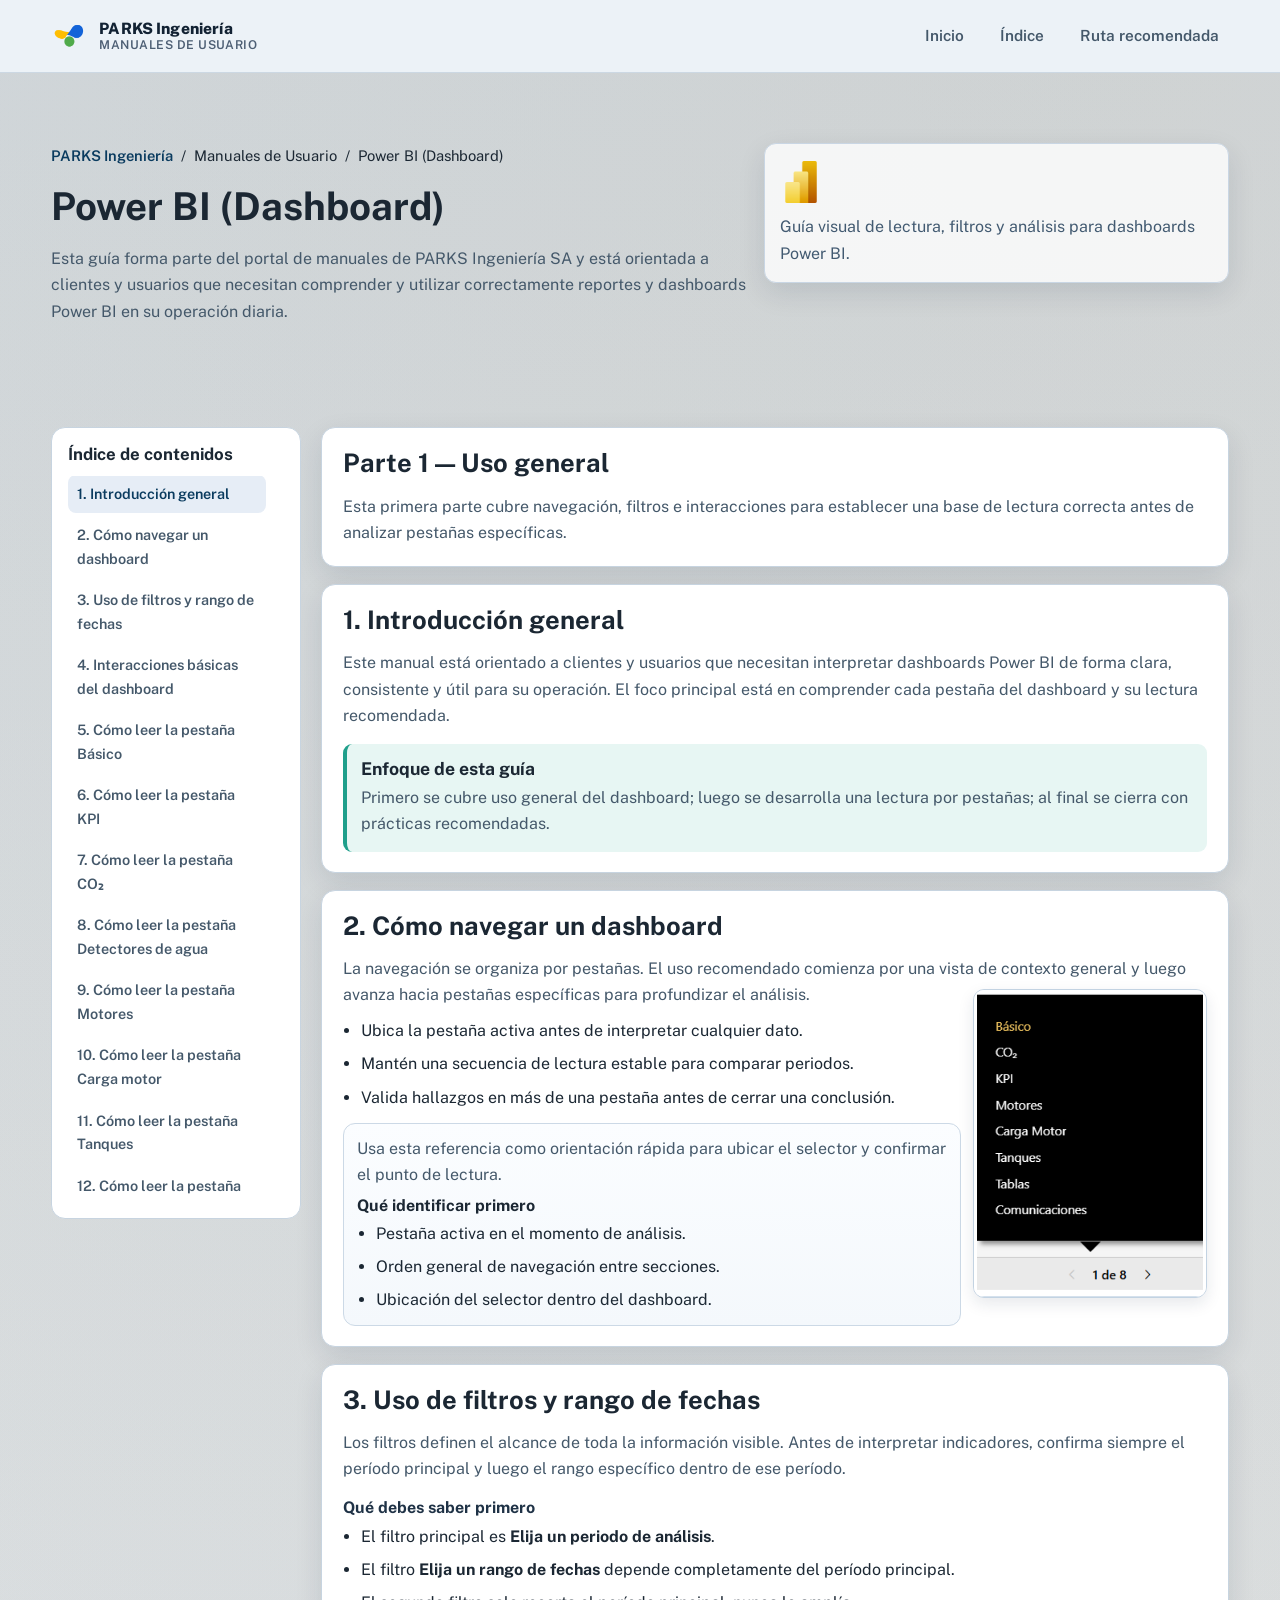
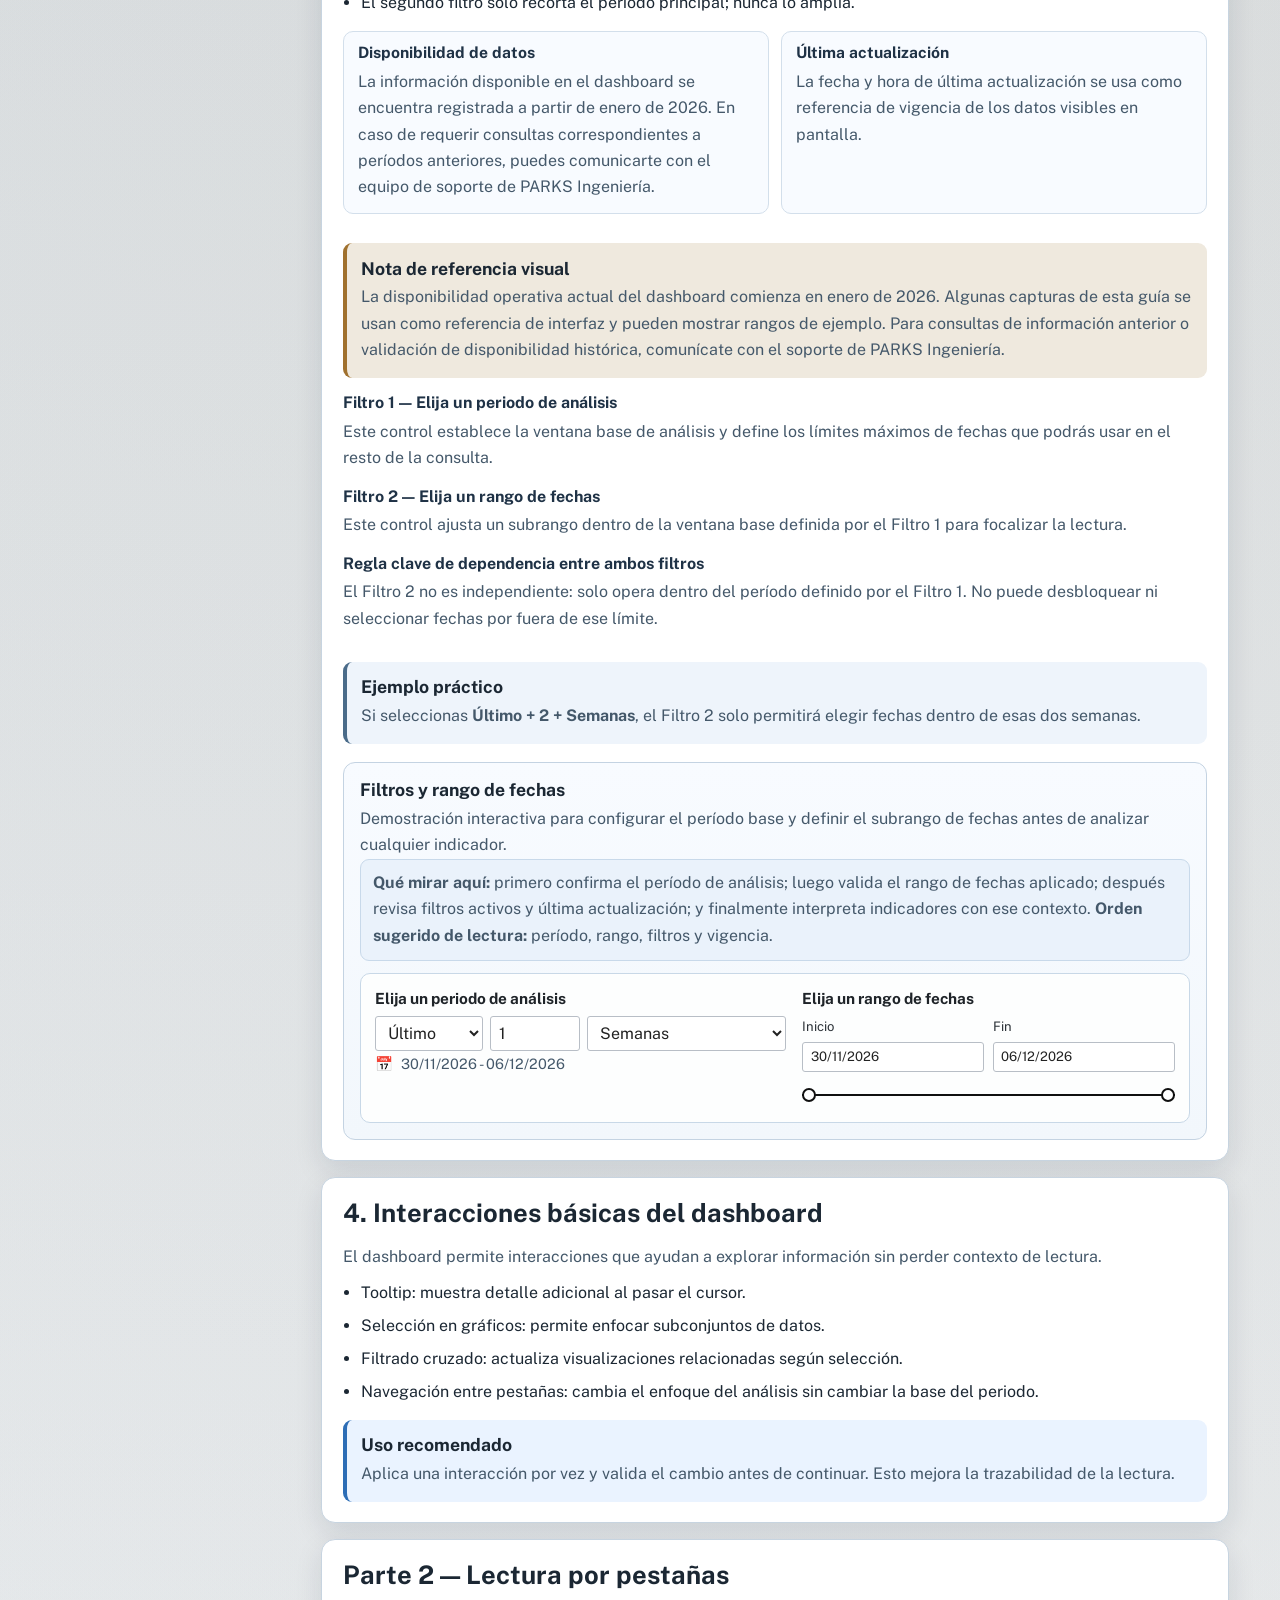
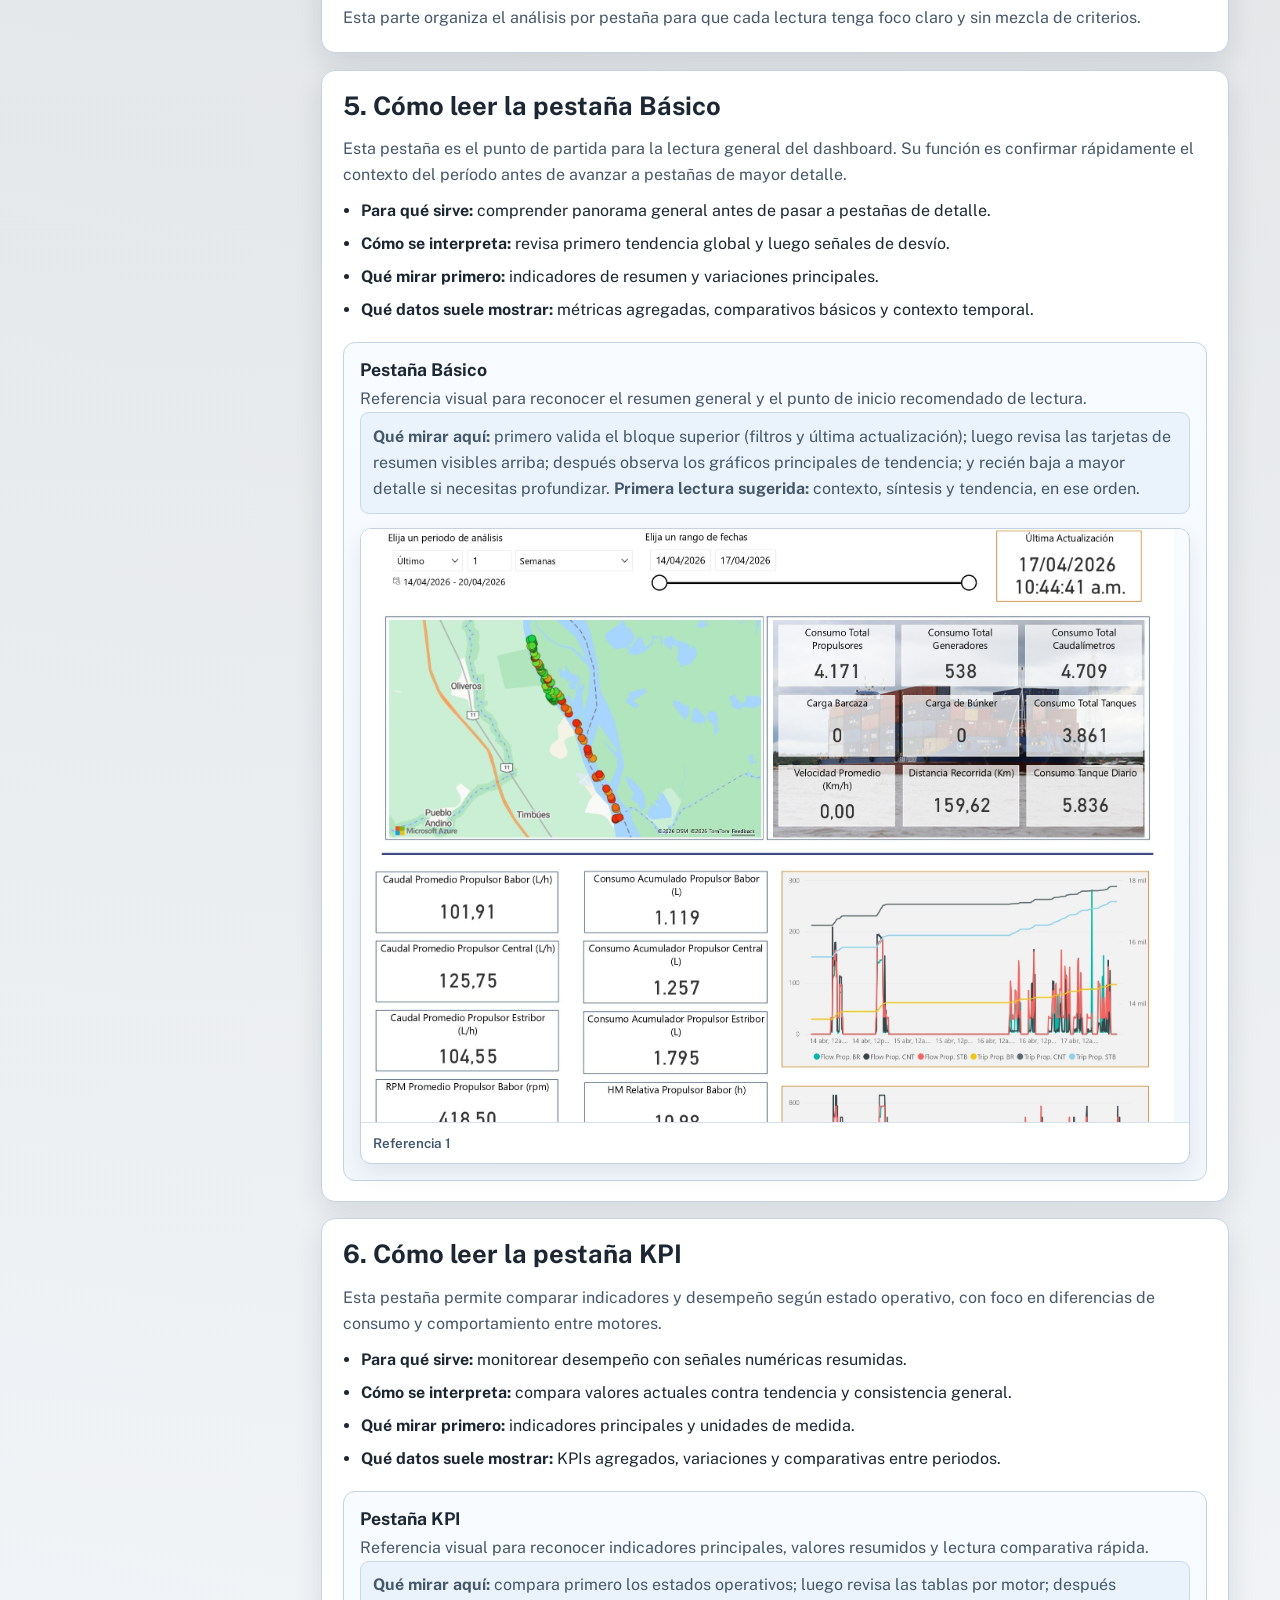
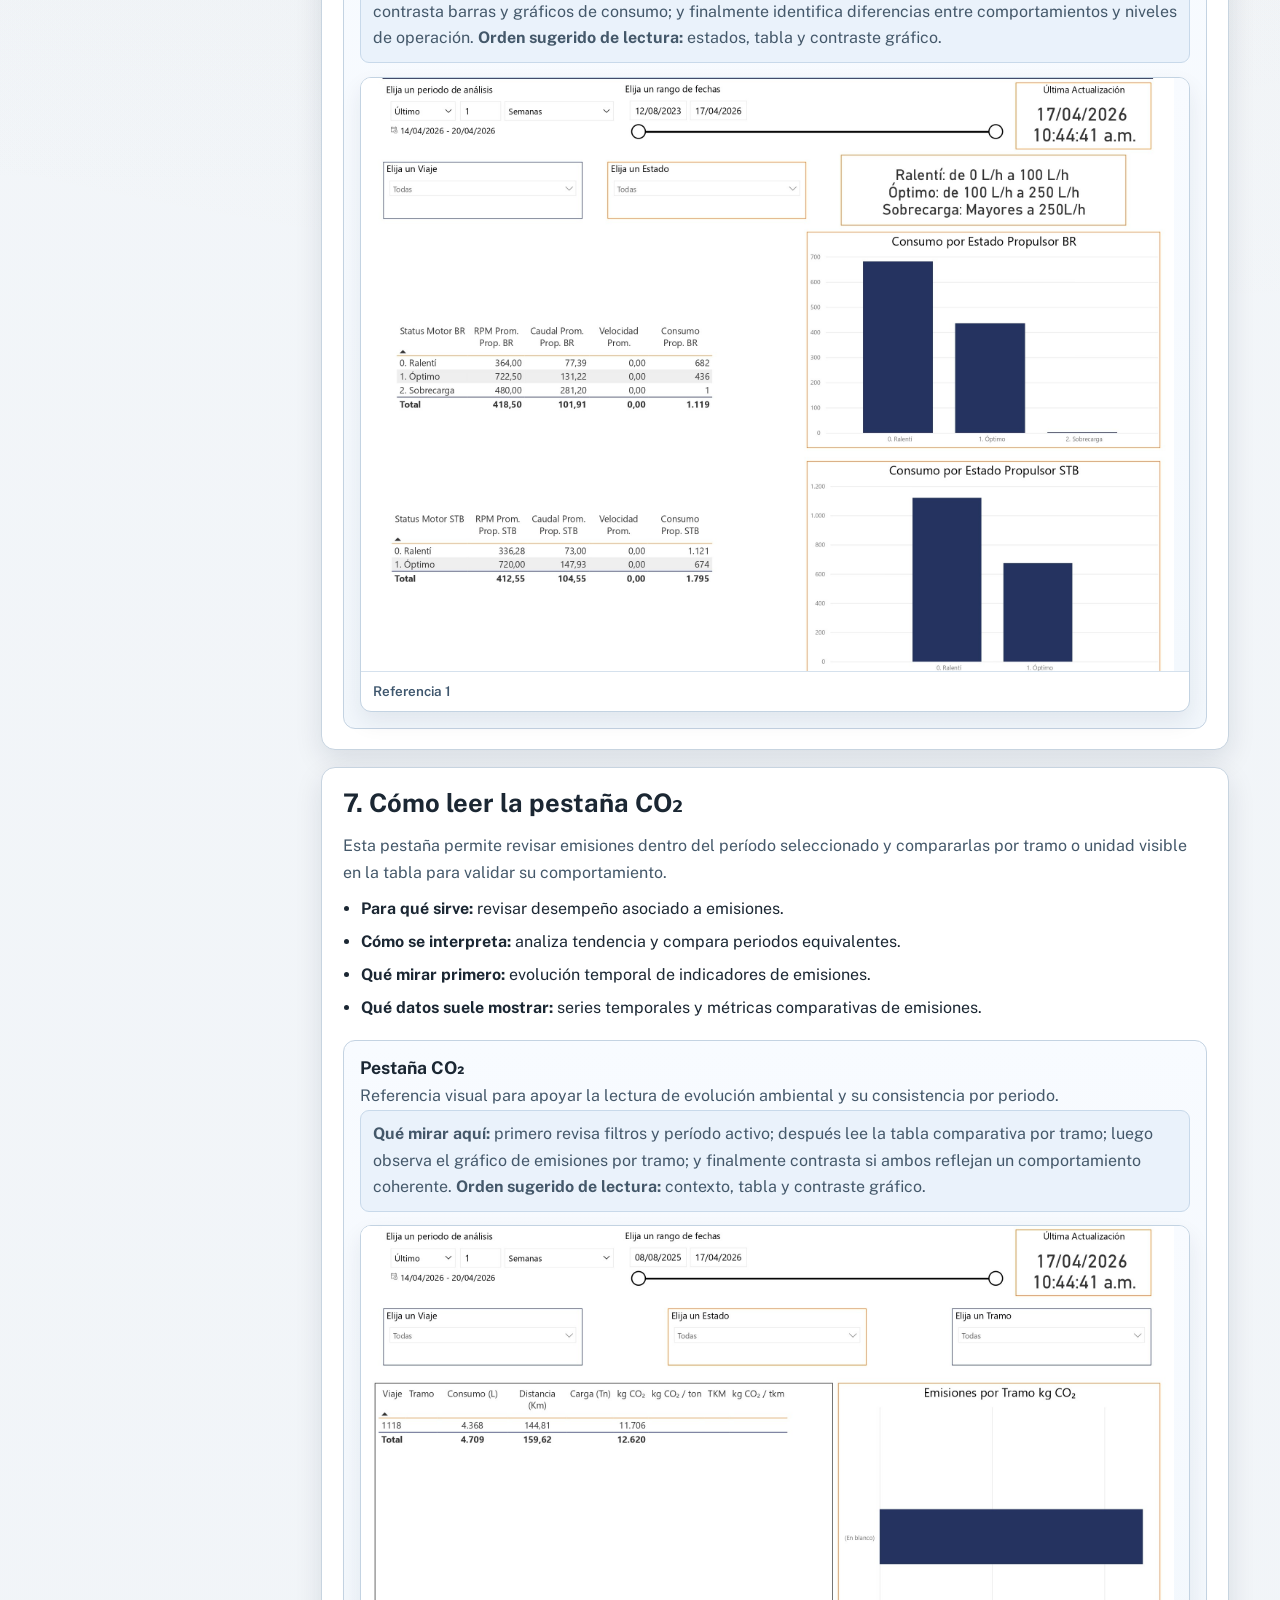
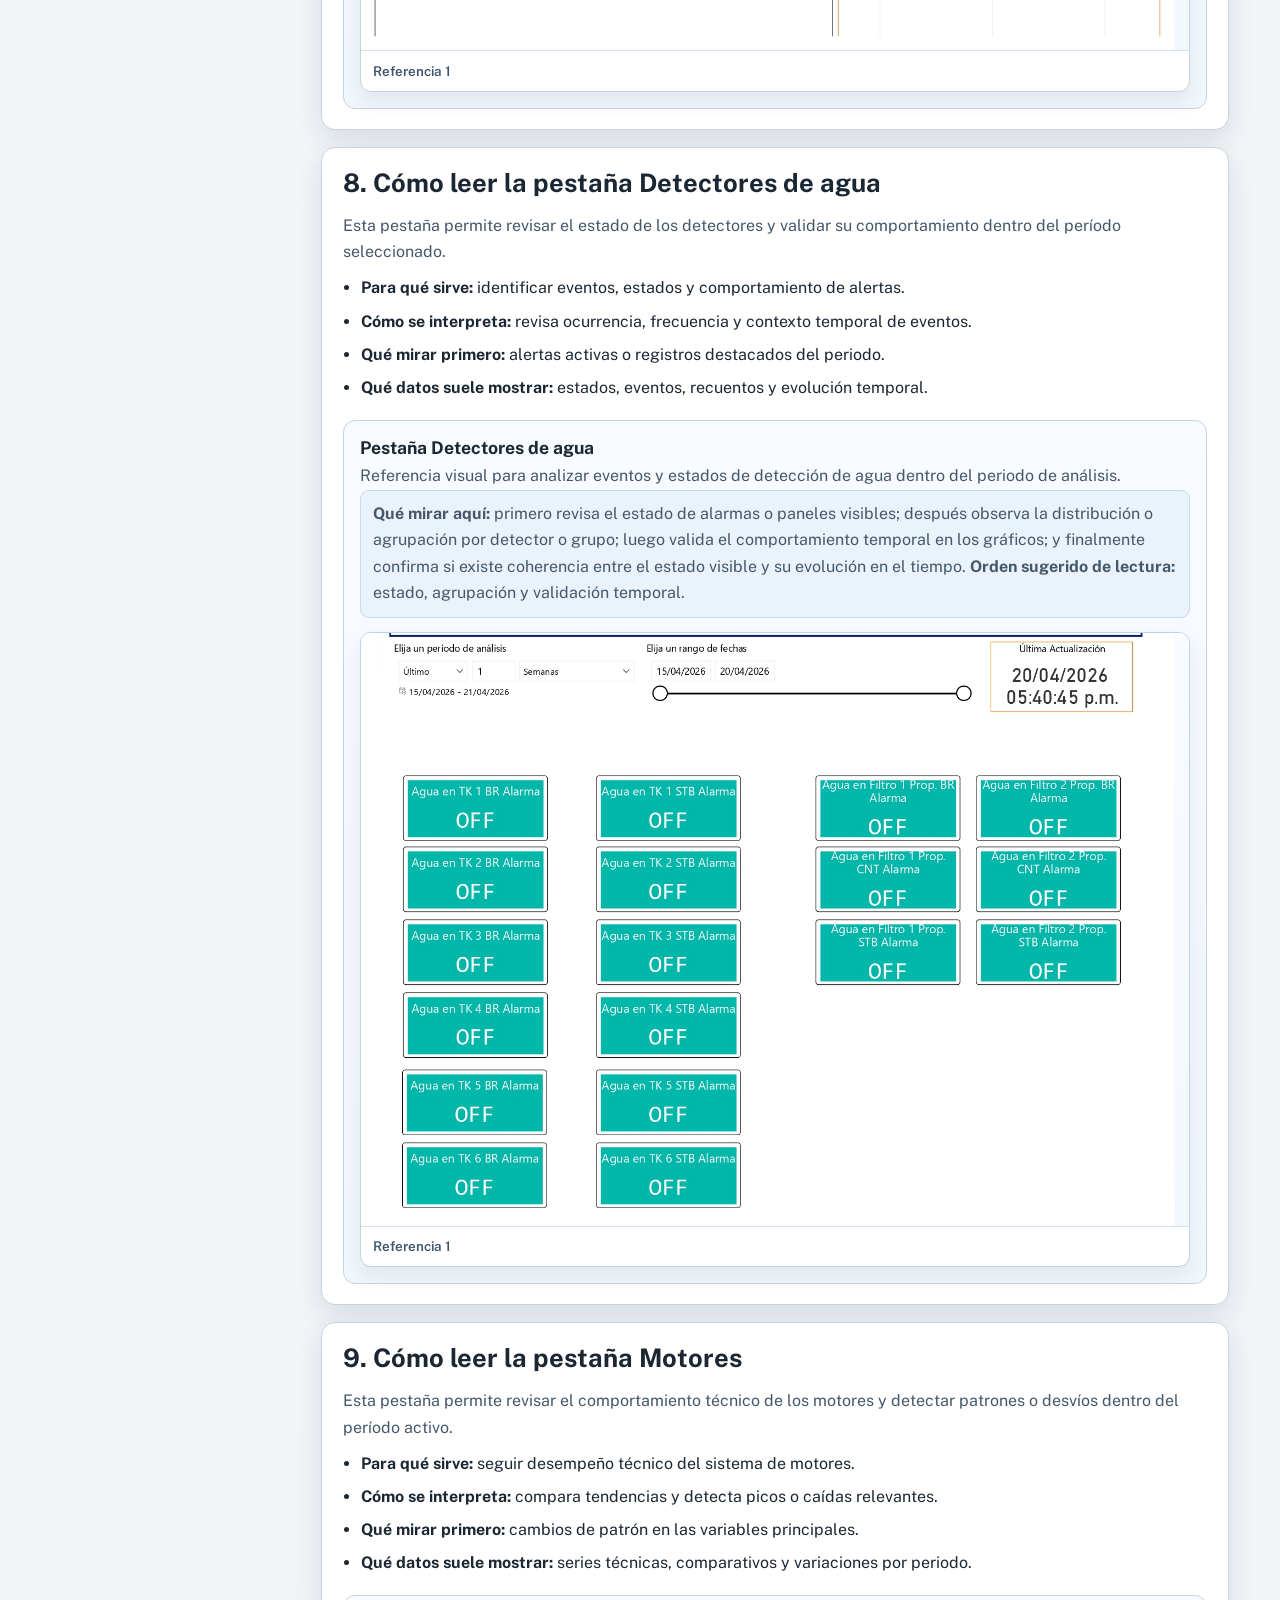
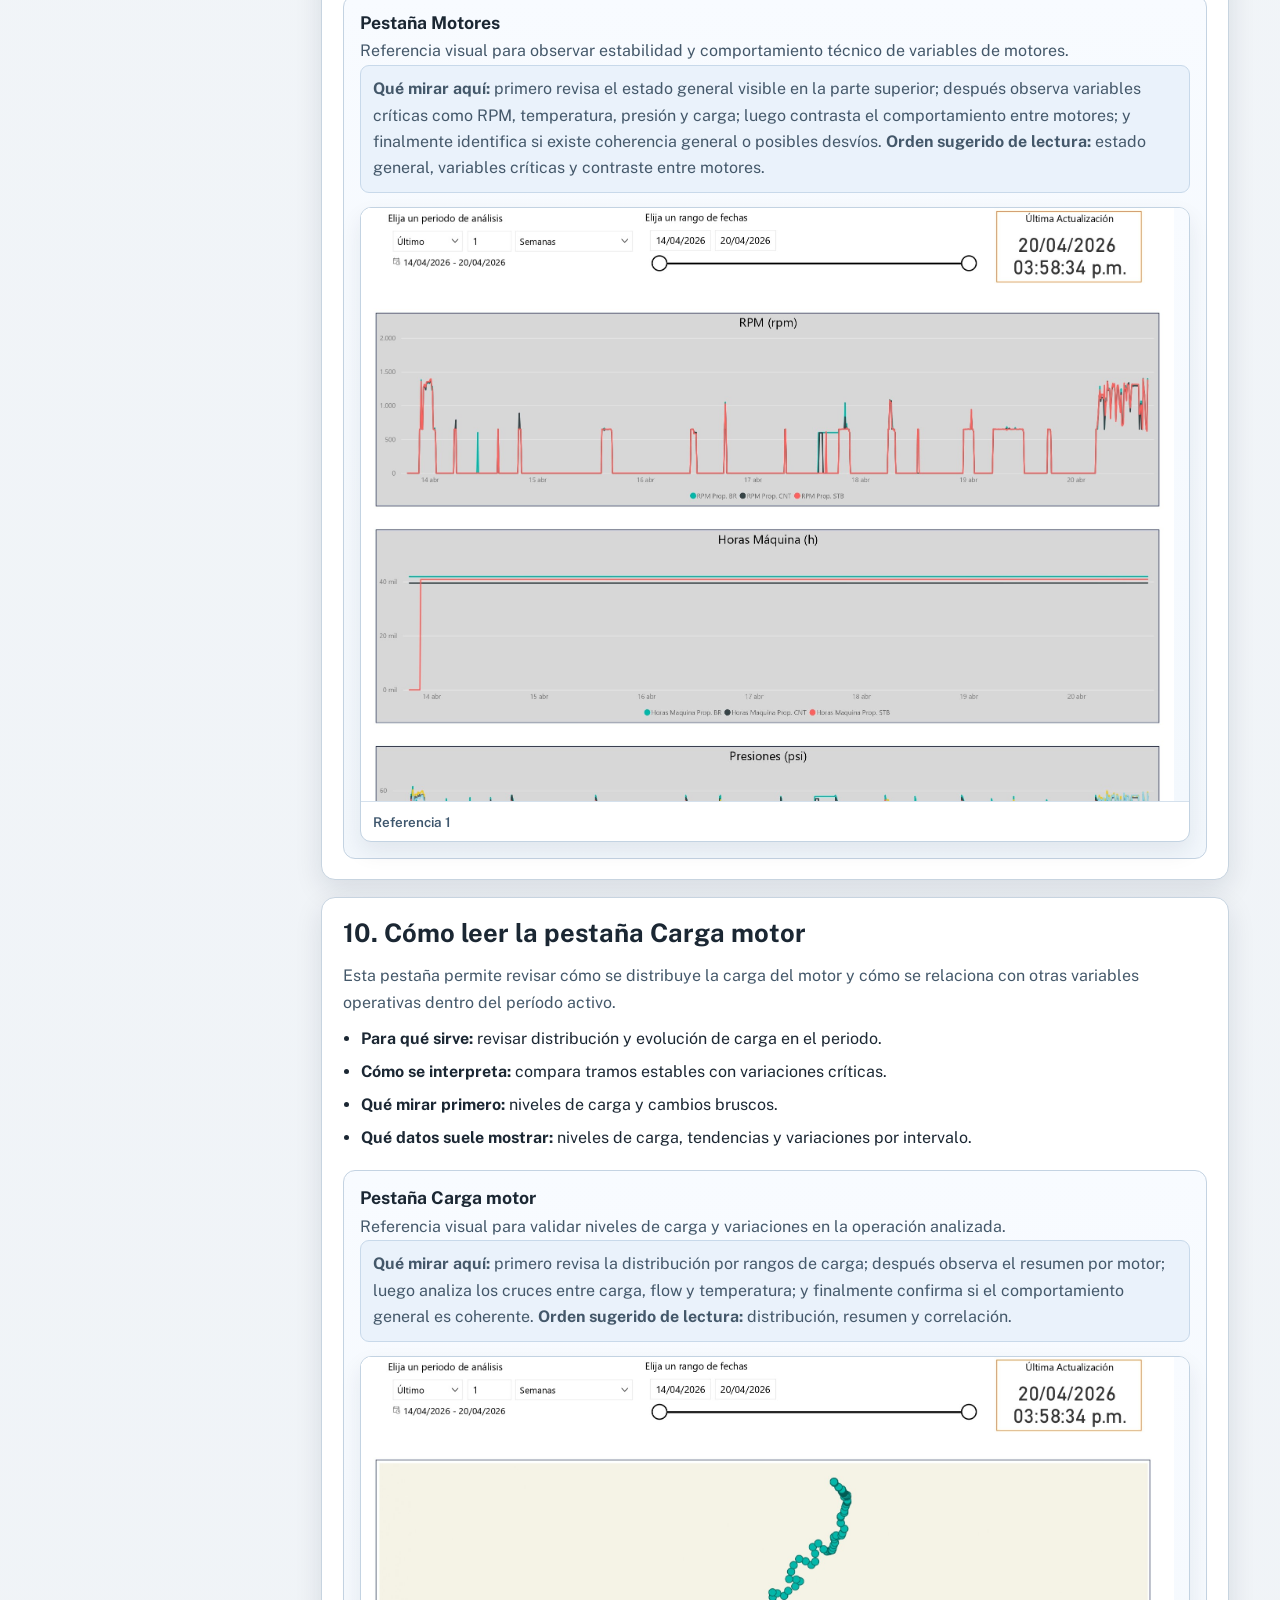
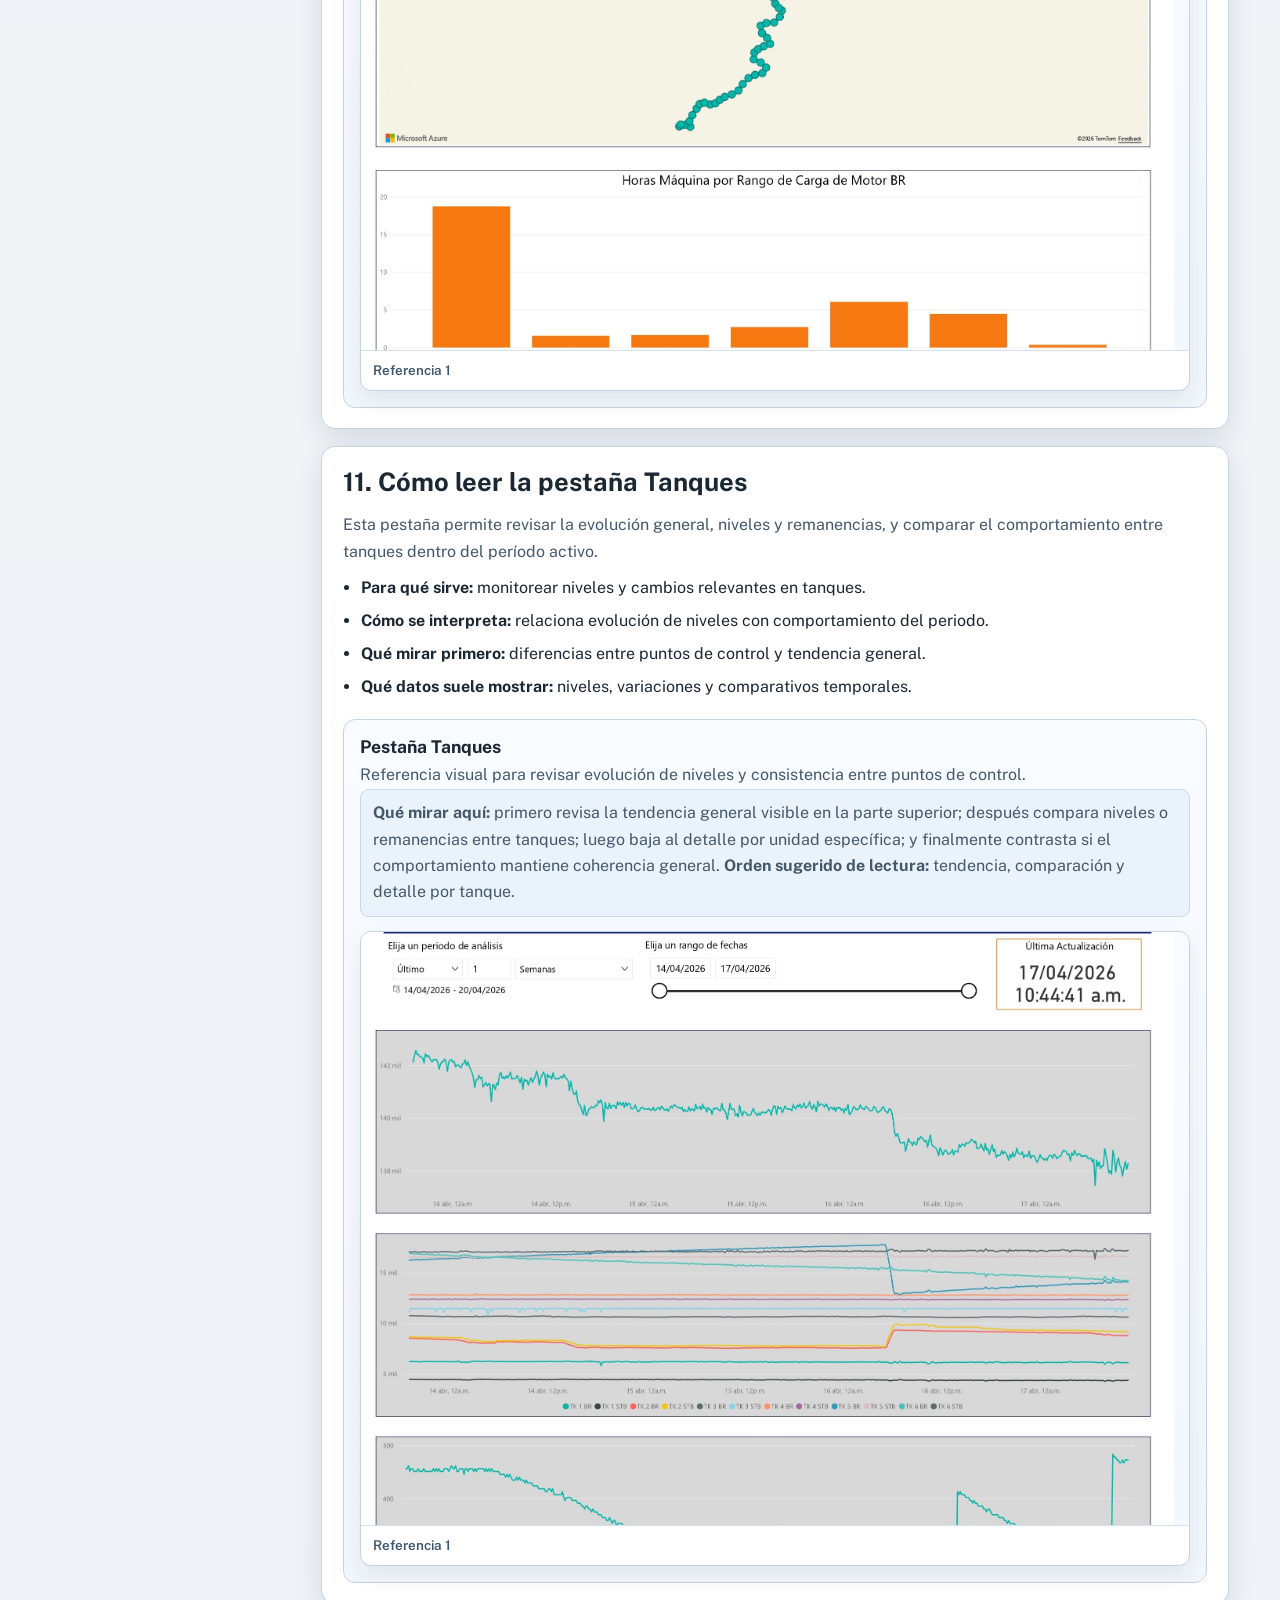
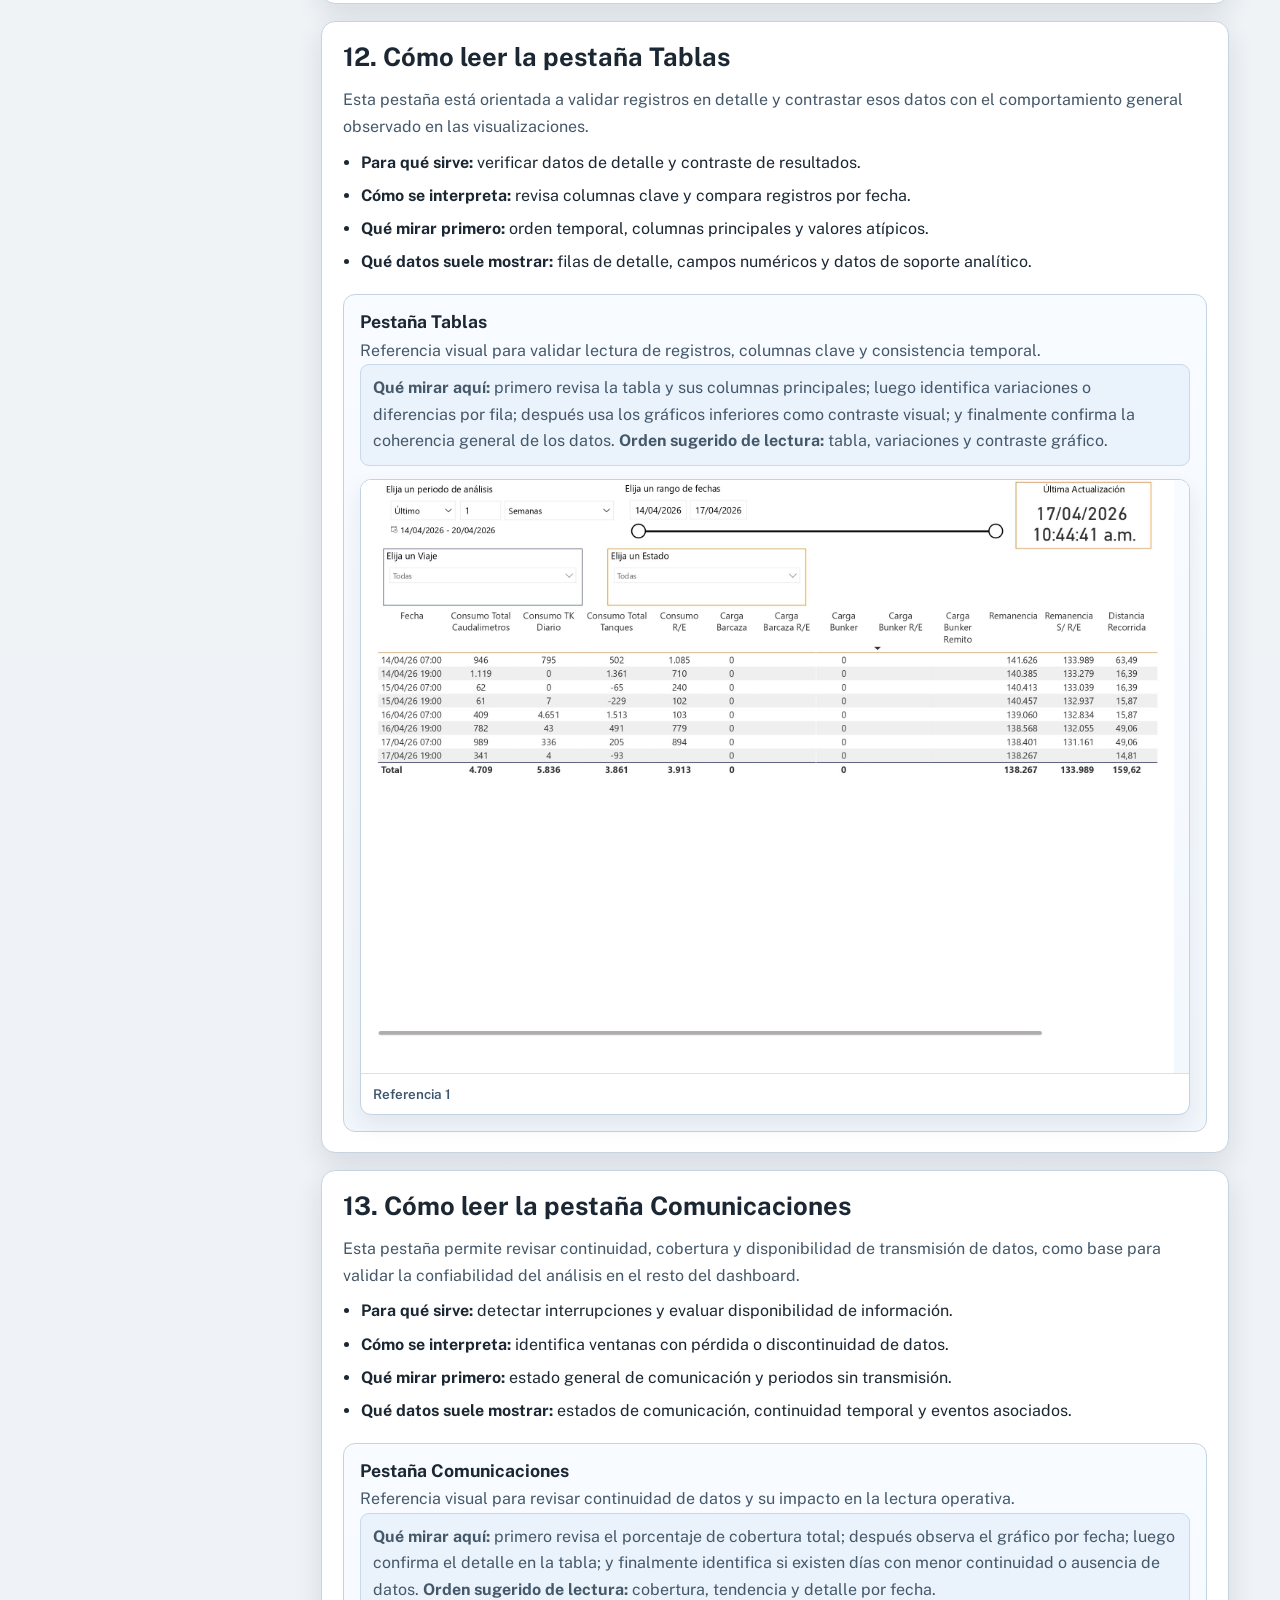
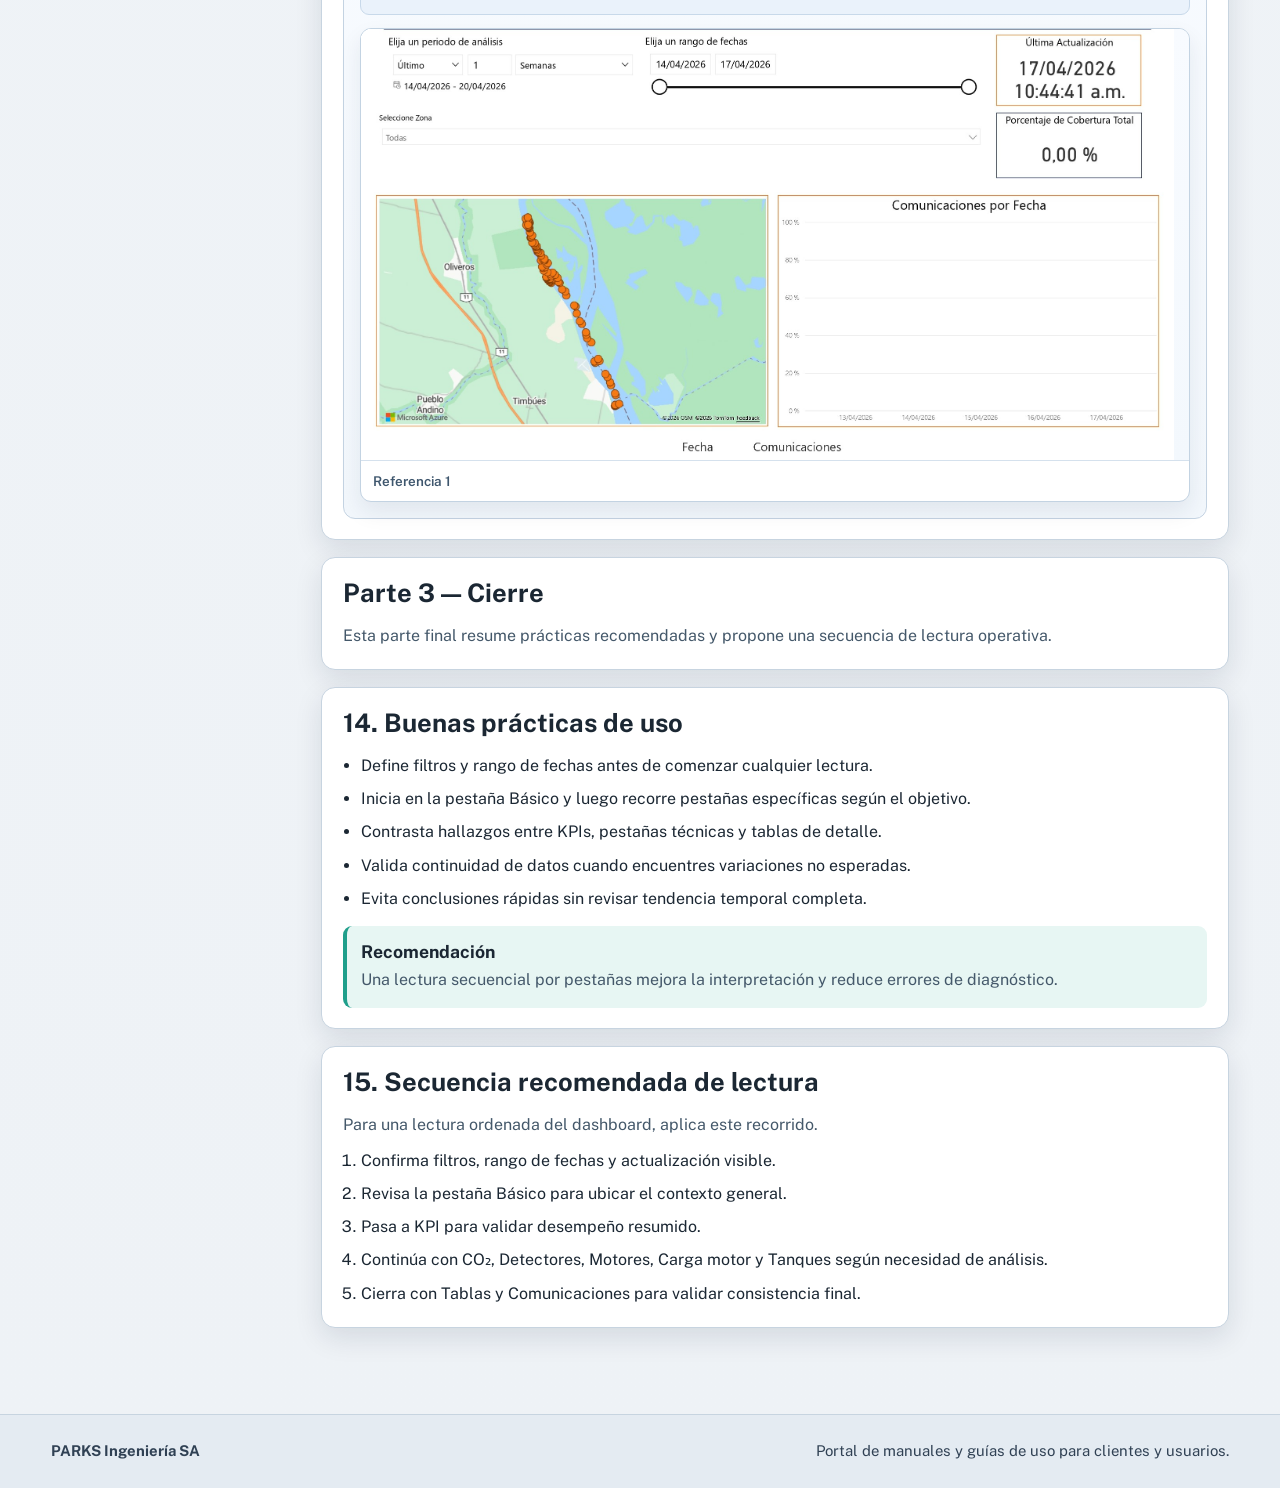
==== power-bi.html @ e5131dd1 "feat: portal manuales parks listo para deploy" ====
<!doctype html>
<html lang="es">
<head>
  <meta charset="utf-8">
  <meta name="viewport" content="width=device-width, initial-scale=1">
  <title>Power BI (Dashboard) | PARKS Ingeniería</title>
  <meta name="description" content="Manual general de Power BI del portal de guías de PARKS Ingeniería SA.">
  <link rel="icon" type="image/png" href="assets/branding/logo-parks.png">
  <link rel="apple-touch-icon" href="assets/branding/logo-parks.png">
  <link rel="preconnect" href="https://fonts.googleapis.com">
  <link rel="preconnect" href="https://fonts.gstatic.com" crossorigin>
  <link href="https://fonts.googleapis.com/css2?family=Public+Sans:wght@400;500;600;700;800&display=swap" rel="stylesheet">
  <link rel="stylesheet" href="styles.css">
</head>
<body class="page-power-bi">
  <a class="skip-link" href="#contenido">Saltar al contenido principal</a>

  <header class="site-header" id="inicio">
    <div class="container header-inner">
      <a class="brand" href="index.html" aria-label="Ir al inicio del portal">
        <span class="brand-visual" aria-hidden="true">
          <span class="brand-mark">PK</span>
          <img class="brand-logo" src="assets/branding/logo-parks.png" alt="" loading="eager" onload="this.style.display='block'; this.previousElementSibling.style.display='none';" onerror="this.style.display='none'; this.previousElementSibling.style.display='inline-grid';">
        </span>
        <span class="brand-text">
          <span class="brand-title">PARKS Ingeniería</span>
          <span class="brand-subtitle">Manuales de Usuario</span>
        </span>
      </a>
      <button class="menu-toggle" type="button" aria-expanded="false" aria-controls="main-nav" data-menu-toggle>
        Menú
      </button>
      <nav class="main-nav" id="main-nav" aria-label="Navegación principal" data-main-nav>
        <a href="index.html">Inicio</a>
        <a href="#indice">Índice</a>
        <a href="#ruta-recomendada">Ruta recomendada</a>
      </nav>
    </div>
  </header>

  <main id="contenido">
    <section class="hero hero-doc">
      <div class="container hero-content hero-content--powerbi">
        <div>
          <nav class="breadcrumbs" aria-label="Migas de pan">
            <a href="index.html">PARKS Ingeniería</a>
            <span aria-hidden="true">/</span>
            <span>Manuales de Usuario</span>
            <span aria-hidden="true">/</span>
            <span>Power BI (Dashboard)</span>
          </nav>
          <h1>Power BI (Dashboard)</h1>
          <p class="hero-text">
            Esta guía forma parte del portal de manuales de PARKS Ingeniería SA y está orientada a clientes y usuarios que
            necesitan comprender y utilizar correctamente reportes y dashboards Power BI en su operación diaria.
          </p>
        </div>
        <aside class="powerbi-hero-brand" aria-label="Identidad visual de Power BI">
          <div class="powerbi-logo-shell">
            <img class="powerbi-logo" src="assets/branding/logo-power-bi.png" alt="Logo de Power BI" loading="eager" onload="this.style.display='block'; this.nextElementSibling.style.display='none';" onerror="this.style.display='none'; this.nextElementSibling.style.display='inline-grid';">
            <span class="powerbi-logo-fallback" aria-hidden="true">Power BI</span>
          </div>
          <p>Guía visual de lectura, filtros y análisis para dashboards Power BI.</p>
        </aside>
      </div>
    </section>

    <section class="section doc-layout" id="indice">
      <div class="container doc-grid">
        <aside class="doc-sidebar" aria-label="Índice interno">
          <h2>Índice de contenidos</h2>
          <nav class="doc-nav" aria-label="Navegación por secciones" data-doc-nav>
            <a href="#introduccion">1. Introducción general</a>
            <a href="#navegacion">2. Cómo navegar un dashboard</a>
            <a href="#filtros">3. Uso de filtros y rango de fechas</a>
            <a href="#interacciones-basicas">4. Interacciones básicas del dashboard</a>
            <a href="#pestana-basico">5. Cómo leer la pestaña Básico</a>
            <a href="#pestana-kpi">6. Cómo leer la pestaña KPI</a>
            <a href="#pestana-co2">7. Cómo leer la pestaña CO₂</a>
            <a href="#pestana-detectores-agua">8. Cómo leer la pestaña Detectores de agua</a>
            <a href="#pestana-motores">9. Cómo leer la pestaña Motores</a>
            <a href="#pestana-carga-motor">10. Cómo leer la pestaña Carga motor</a>
            <a href="#pestana-tanques">11. Cómo leer la pestaña Tanques</a>
            <a href="#pestana-tablas">12. Cómo leer la pestaña Tablas</a>
            <a href="#pestana-comunicaciones">13. Cómo leer la pestaña Comunicaciones</a>
            <a href="#buenas-practicas">14. Buenas prácticas de uso</a>
            <a href="#ruta-recomendada">15. Secuencia recomendada de lectura</a>
          </nav>
        </aside>

        <article class="doc-content">
          <section class="content-block" aria-label="Parte 1 uso general">
            <h2>Parte 1 — Uso general</h2>
            <p>
              Esta primera parte cubre navegación, filtros e interacciones para establecer una base de lectura correcta antes de analizar pestañas específicas.
            </p>
          </section>

          <section class="content-block" id="introduccion">
            <h2>1. Introducción general</h2>
            <p>
              Este manual está orientado a clientes y usuarios que necesitan interpretar dashboards Power BI de forma clara,
              consistente y útil para su operación. El foco principal está en comprender cada pestaña del dashboard y su lectura recomendada.
            </p>
            <div class="callout callout-tip">
              <h3>Enfoque de esta guía</h3>
              <p>
                Primero se cubre uso general del dashboard; luego se desarrolla una lectura por pestañas; al final se cierra con prácticas recomendadas.
              </p>
            </div>
          </section>

          <section class="content-block" id="navegacion">
            <h2>2. Cómo navegar un dashboard</h2>
            <p>
              La navegación se organiza por pestañas. El uso recomendado comienza por una vista de contexto general y luego avanza
              hacia pestañas específicas para profundizar el análisis.
            </p>
            <ul class="bullet-list">
              <li>Ubica la pestaña activa antes de interpretar cualquier dato.</li>
              <li>Mantén una secuencia de lectura estable para comparar periodos.</li>
              <li>Valida hallazgos en más de una pestaña antes de cerrar una conclusión.</li>
            </ul>

            <div class="nav-three-bottom" aria-label="Referencia visual de navegación del dashboard">
              <section class="nav-three-left">
                <p class="nav-three-intro">
                  Usa esta referencia como orientación rápida para ubicar el selector y confirmar el punto de lectura.
                </p>
                <h3>Qué identificar primero</h3>
                <ul class="bullet-list nav-three-list">
                  <li>Pestaña activa en el momento de análisis.</li>
                  <li>Orden general de navegación entre secciones.</li>
                  <li>Ubicación del selector dentro del dashboard.</li>
                </ul>
              </section>
              <figure class="visual-slot nav-three-right" data-visual-slot>
                <div class="visual-media-frame visual-media-frame--fit nav-three-image-frame"><img src="assets/power-bi/02-vista-general-dashboard/selector.png" alt="Referencia visual de vista general del dashboard" loading="eager" fetchpriority="high" onload="this.closest('[data-visual-slot]').classList.add('is-loaded')" onerror="this.closest('[data-visual-slot]').classList.remove('is-loaded')">
                  <div class="visual-placeholder">
                    <p class="placeholder-title">Vista general del dashboard</p>
                    <p class="placeholder-file">Captura pendiente de integración</p>
                    <p class="placeholder-note">Espacio preparado para una captura real del manual.</p>
                  </div>
                </div>
              </figure>
            </div>
          </section>

          <section class="content-block" id="filtros">
            <h2>3. Uso de filtros y rango de fechas</h2>
            <div class="filters-editorial">
              <p class="filters-editorial-intro">
                Los filtros definen el alcance de toda la información visible. Antes de interpretar indicadores, confirma siempre
                el período principal y luego el rango específico dentro de ese período.
              </p>

              <section class="filters-editorial-block">
                <h3>Qué debes saber primero</h3>
                <ul class="bullet-list">
                  <li>El filtro principal es <strong>Elija un periodo de análisis</strong>.</li>
                  <li>El filtro <strong>Elija un rango de fechas</strong> depende completamente del período principal.</li>
                  <li>El segundo filtro solo recorta el período principal; nunca lo amplía.</li>
                </ul>
              </section>

              <section class="filters-meta-row" aria-label="Contexto y vigencia de los datos">
                <div class="filters-meta-card">
                  <h3>Disponibilidad de datos</h3>
                  <p>
                    La información disponible en el dashboard se encuentra registrada a partir de enero de 2026.
                    En caso de requerir consultas correspondientes a períodos anteriores, puedes comunicarte con el equipo de soporte de PARKS Ingeniería.
                  </p>
                </div>
                <div class="filters-meta-card">
                  <h3>Última actualización</h3>
                  <p>
                    La fecha y hora de última actualización se usa como referencia de vigencia de los datos visibles en pantalla.
                  </p>
                </div>
              </section>

              <div class="callout callout-validate">
                <h3>Nota de referencia visual</h3>
                <p>
                  La disponibilidad operativa actual del dashboard comienza en enero de 2026. Algunas capturas de esta guía se
                  usan como referencia de interfaz y pueden mostrar rangos de ejemplo. Para consultas de información anterior o
                  validación de disponibilidad histórica, comunícate con el soporte de PARKS Ingeniería.
                </p>
              </div>

              <section class="filters-editorial-block">
                <h3>Filtro 1 — Elija un periodo de análisis</h3>
                <p>
                  Este control establece la ventana base de análisis y define los límites máximos de fechas que podrás usar en el
                  resto de la consulta.
                </p>
              </section>

              <section class="filters-editorial-block">
                <h3>Filtro 2 — Elija un rango de fechas</h3>
                <p>
                  Este control ajusta un subrango dentro de la ventana base definida por el Filtro 1 para focalizar la lectura.
                </p>
              </section>

              <section class="filters-editorial-block">
                <h3>Regla clave de dependencia entre ambos filtros</h3>
                <p>
                  El Filtro 2 no es independiente: solo opera dentro del período definido por el Filtro 1. No puede desbloquear ni
                  seleccionar fechas por fuera de ese límite.
                </p>
              </section>

              <section class="callout callout-focus">
                <h3>Ejemplo práctico</h3>
                <p>
                  Si seleccionas <strong>Último + 2 + Semanas</strong>, el Filtro 2 solo permitirá elegir fechas dentro de esas dos
                  semanas.
                </p>
              </section>
            </div>

            <section class="visual-guide-block" aria-label="Bloque visual de filtros y rango de fechas">
              <header class="visual-guide-header">
                <h3>Filtros y rango de fechas</h3>
                <p>Demostración interactiva para configurar el período base y definir el subrango de fechas antes de analizar cualquier indicador.</p>
              </header>
              <p class="visual-guide-focus"><strong>Qué mirar aquí:</strong> primero confirma el período de análisis; luego valida el rango de fechas aplicado; después revisa filtros activos y última actualización; y finalmente interpreta indicadores con ese contexto. <strong>Orden sugerido de lectura:</strong> período, rango, filtros y vigencia.</p>
              <section class="filter-simulator filter-simulator--embedded" aria-label="Simulador de filtros del dashboard" data-filter-simulator>
                <div class="filter-toolbar">
                  <section class="filter-period-group" aria-label="Selección de periodo">
                    <h3>Elija un periodo de análisis</h3>
                    <div class="filter-period-row">
                      <select data-period-mode aria-label="Modo de periodo">
                        <option value="last">Último</option>
                        <option value="next">Siguiente</option>
                        <option value="this">Este</option>
                      </select>
                      <input type="number" min="1" max="999" value="1" data-period-value aria-label="Cantidad de periodos">
                      <select data-period-unit aria-label="Unidad temporal">
                        <option value="days">Días</option>
                        <option value="weeks" selected>Semanas</option>
                        <option value="weeks-calendar">Semanas (calendario)</option>
                        <option value="months">Meses</option>
                        <option value="months-calendar">Meses (calendario)</option>
                        <option value="years">Años</option>
                        <option value="years-calendar">Años (calendario)</option>
                      </select>
                    </div>
                    <p class="filter-period-result">
                      <span aria-hidden="true">📅</span>
                      <span data-period-display>15/04/2026 - 21/04/2026</span>
                    </p>
                  </section>

                  <section class="filter-date-range-group" aria-label="Selección de rango de fechas">
                    <h3>Elija un rango de fechas</h3>
                    <div class="filter-date-inputs">
                      <label>
                        Inicio
                        <input type="text" inputmode="numeric" maxlength="10" placeholder="dd/mm/yyyy" data-date-start aria-label="Fecha inicial en formato día mes año">
                      </label>
                      <label>
                        Fin
                        <input type="text" inputmode="numeric" maxlength="10" placeholder="dd/mm/yyyy" data-date-end aria-label="Fecha final en formato día mes año">
                      </label>
                    </div>
                    <div class="filter-slider" data-slider>
                      <div class="filter-slider-track" aria-hidden="true"></div>
                      <div class="filter-slider-range" data-slider-range aria-hidden="true"></div>
                      <input type="range" min="0" max="730" value="0" data-slider-start aria-label="Control deslizante fecha inicial">
                      <input type="range" min="0" max="730" value="730" data-slider-end aria-label="Control deslizante fecha final">
                    </div>
                    <div class="filter-calendar" data-filter-calendar hidden>
                      <div class="filter-calendar-header">
                        <button type="button" data-cal-prev aria-label="Mes anterior">‹</button>
                        <strong data-cal-title>abril 2026</strong>
                        <button type="button" data-cal-next aria-label="Mes siguiente">›</button>
                      </div>
                      <div class="filter-calendar-weekdays" aria-hidden="true">
                        <span>L</span><span>M</span><span>X</span><span>J</span><span>V</span><span>S</span><span>D</span>
                      </div>
                      <div class="filter-calendar-grid" data-cal-grid></div>
                    </div>
                  </section>
                </div>
              </section>
            </section>
          </section>

          <section class="content-block" id="interacciones-basicas">
            <h2>4. Interacciones básicas del dashboard</h2>
            <p>
              El dashboard permite interacciones que ayudan a explorar información sin perder contexto de lectura.
            </p>
            <ul class="bullet-list">
              <li>Tooltip: muestra detalle adicional al pasar el cursor.</li>
              <li>Selección en gráficos: permite enfocar subconjuntos de datos.</li>
              <li>Filtrado cruzado: actualiza visualizaciones relacionadas según selección.</li>
              <li>Navegación entre pestañas: cambia el enfoque del análisis sin cambiar la base del periodo.</li>
            </ul>
            <div class="callout callout-tech">
              <h3>Uso recomendado</h3>
              <p>
                Aplica una interacción por vez y valida el cambio antes de continuar. Esto mejora la trazabilidad de la lectura.
              </p>
            </div>

          </section>

          <section class="content-block" aria-label="Parte 2 lectura por pestañas">
            <h2>Parte 2 — Lectura por pestañas</h2>
            <p>
              Esta parte organiza el análisis por pestaña para que cada lectura tenga foco claro y sin mezcla de criterios.
            </p>
          </section>

          <section class="content-block" id="pestana-basico">
            <h2>5. Cómo leer la pestaña Básico</h2>
            <p>
              Esta pestaña es el punto de partida para la lectura general del dashboard. Su función es confirmar rápidamente el
              contexto del período antes de avanzar a pestañas de mayor detalle.
            </p>
            <ul class="bullet-list">
              <li><strong>Para qué sirve:</strong> comprender panorama general antes de pasar a pestañas de detalle.</li>
              <li><strong>Cómo se interpreta:</strong> revisa primero tendencia global y luego señales de desvío.</li>
              <li><strong>Qué mirar primero:</strong> indicadores de resumen y variaciones principales.</li>
              <li><strong>Qué datos suele mostrar:</strong> métricas agregadas, comparativos básicos y contexto temporal.</li>
            </ul>

            <section class="visual-guide-block" aria-label="Bloque visual de pestaña Básico">
              <header class="visual-guide-header">
                <h3>Pestaña Básico</h3>
                <p>Referencia visual para reconocer el resumen general y el punto de inicio recomendado de lectura.</p>
              </header>
              <p class="visual-guide-focus"><strong>Qué mirar aquí:</strong> primero valida el bloque superior (filtros y última actualización); luego revisa las tarjetas de resumen visibles arriba; después observa los gráficos principales de tendencia; y recién baja a mayor detalle si necesitas profundizar. <strong>Primera lectura sugerida:</strong> contexto, síntesis y tendencia, en ese orden.</p>
              <div class="visual-slots visual-slots-single">
                <figure class="visual-slot" data-visual-slot>
                  <div class="visual-media-frame"><img src="assets/power-bi/05-basico/pestana_basico.png" alt="Referencia visual de pestaña Básico" loading="eager" onload="this.closest('[data-visual-slot]').classList.add('is-loaded')" onerror="this.closest('[data-visual-slot]').classList.remove('is-loaded')">
                  <div class="visual-placeholder">
                    <p class="placeholder-title">Pestaña Básico</p>
                    <p class="placeholder-file">Captura pendiente de integración</p>
                    <p class="placeholder-note">Espacio preparado para una captura real del manual.</p>
                  </div>
                </div><figcaption>Referencia 1</figcaption>
                  </figure>
              </div>
            </section>
          </section>

          <section class="content-block" id="pestana-kpi">
            <h2>6. Cómo leer la pestaña KPI</h2>
            <p>
              Esta pestaña permite comparar indicadores y desempeño según estado operativo, con foco en diferencias de consumo y
              comportamiento entre motores.
            </p>
            <ul class="bullet-list">
              <li><strong>Para qué sirve:</strong> monitorear desempeño con señales numéricas resumidas.</li>
              <li><strong>Cómo se interpreta:</strong> compara valores actuales contra tendencia y consistencia general.</li>
              <li><strong>Qué mirar primero:</strong> indicadores principales y unidades de medida.</li>
              <li><strong>Qué datos suele mostrar:</strong> KPIs agregados, variaciones y comparativas entre periodos.</li>
            </ul>

            <section class="visual-guide-block" aria-label="Bloque visual de pestaña KPI">
              <header class="visual-guide-header">
                <h3>Pestaña KPI</h3>
                <p>Referencia visual para reconocer indicadores principales, valores resumidos y lectura comparativa rápida.</p>
              </header>
              <p class="visual-guide-focus"><strong>Qué mirar aquí:</strong> compara primero los estados operativos; luego revisa las tablas por motor; después contrasta barras y gráficos de consumo; y finalmente identifica diferencias entre comportamientos y niveles de operación. <strong>Orden sugerido de lectura:</strong> estados, tabla y contraste gráfico.</p>
              <div class="visual-slots visual-slots-single">
                <figure class="visual-slot" data-visual-slot>
                  <div class="visual-media-frame"><img src="assets/power-bi/06-kpi/pestana_kpi.png" alt="Referencia visual de pestaña KPI" loading="eager" onload="this.closest('[data-visual-slot]').classList.add('is-loaded')" onerror="this.closest('[data-visual-slot]').classList.remove('is-loaded')">
                  <div class="visual-placeholder">
                    <p class="placeholder-title">Pestaña KPI</p>
                    <p class="placeholder-file">Captura pendiente de integración</p>
                    <p class="placeholder-note">Espacio preparado para una captura real del manual.</p>
                  </div>
                </div><figcaption>Referencia 1</figcaption>
                  </figure>
              </div>
            </section>
          </section>

          <section class="content-block" id="pestana-co2">
            <h2>7. Cómo leer la pestaña CO₂</h2>
            <p>
              Esta pestaña permite revisar emisiones dentro del período seleccionado y compararlas por tramo o unidad visible en
              la tabla para validar su comportamiento.
            </p>
            <ul class="bullet-list">
              <li><strong>Para qué sirve:</strong> revisar desempeño asociado a emisiones.</li>
              <li><strong>Cómo se interpreta:</strong> analiza tendencia y compara periodos equivalentes.</li>
              <li><strong>Qué mirar primero:</strong> evolución temporal de indicadores de emisiones.</li>
              <li><strong>Qué datos suele mostrar:</strong> series temporales y métricas comparativas de emisiones.</li>
            </ul>

            <section class="visual-guide-block visual-guide-block--compact-image" aria-label="Bloque visual de pestaña CO2">
              <header class="visual-guide-header">
                <h3>Pestaña CO₂</h3>
                <p>Referencia visual para apoyar la lectura de evolución ambiental y su consistencia por periodo.</p>
              </header>
              <p class="visual-guide-focus"><strong>Qué mirar aquí:</strong> primero revisa filtros y período activo; después lee la tabla comparativa por tramo; luego observa el gráfico de emisiones por tramo; y finalmente contrasta si ambos reflejan un comportamiento coherente. <strong>Orden sugerido de lectura:</strong> contexto, tabla y contraste gráfico.</p>
              <div class="visual-slots visual-slots-single">
                <figure class="visual-slot" data-visual-slot>
                  <div class="visual-media-frame visual-media-frame--adaptive"><img src="assets/power-bi/07-co2/pestana_co.png" alt="Referencia visual de pestaña CO2" loading="eager" onload="this.closest('[data-visual-slot]').classList.add('is-loaded')" onerror="this.closest('[data-visual-slot]').classList.remove('is-loaded')">
                  <div class="visual-placeholder">
                    <p class="placeholder-title">Pestaña CO₂</p>
                    <p class="placeholder-file">Captura pendiente de integración</p>
                    <p class="placeholder-note">Espacio preparado para una captura real del manual.</p>
                  </div>
                </div><figcaption>Referencia 1</figcaption>
                  </figure>
              </div>
            </section>
          </section>

          <section class="content-block" id="pestana-detectores-agua">
            <h2>8. Cómo leer la pestaña Detectores de agua</h2>
            <p>
              Esta pestaña permite revisar el estado de los detectores y validar su comportamiento dentro del período
              seleccionado.
            </p>
            <ul class="bullet-list">
              <li><strong>Para qué sirve:</strong> identificar eventos, estados y comportamiento de alertas.</li>
              <li><strong>Cómo se interpreta:</strong> revisa ocurrencia, frecuencia y contexto temporal de eventos.</li>
              <li><strong>Qué mirar primero:</strong> alertas activas o registros destacados del periodo.</li>
              <li><strong>Qué datos suele mostrar:</strong> estados, eventos, recuentos y evolución temporal.</li>
            </ul>

            <section class="visual-guide-block" aria-label="Bloque visual de pestaña Detectores de agua">
              <header class="visual-guide-header">
                <h3>Pestaña Detectores de agua</h3>
                <p>Referencia visual para analizar eventos y estados de detección de agua dentro del periodo de análisis.</p>
              </header>
              <p class="visual-guide-focus"><strong>Qué mirar aquí:</strong> primero revisa el estado de alarmas o paneles visibles; después observa la distribución o agrupación por detector o grupo; luego valida el comportamiento temporal en los gráficos; y finalmente confirma si existe coherencia entre el estado visible y su evolución en el tiempo. <strong>Orden sugerido de lectura:</strong> estado, agrupación y validación temporal.</p>
              <div class="visual-slots visual-slots-single">
                <figure class="visual-slot" data-visual-slot>
                  <div class="visual-media-frame"><img src="assets/power-bi/08-detectores-de-agua/pestana_detectores.png" alt="Referencia visual de pestaña Detectores de agua" loading="eager" onload="this.closest('[data-visual-slot]').classList.add('is-loaded')" onerror="this.closest('[data-visual-slot]').classList.remove('is-loaded')">
                  <div class="visual-placeholder">
                    <p class="placeholder-title">Pestaña Detectores de agua</p>
                    <p class="placeholder-file">Captura pendiente de integración</p>
                    <p class="placeholder-note">Espacio preparado para una captura real del manual.</p>
                  </div>
                </div><figcaption>Referencia 1</figcaption>
                  </figure>
              </div>
            </section>
          </section>

          <section class="content-block" id="pestana-motores">
            <h2>9. Cómo leer la pestaña Motores</h2>
            <p>
              Esta pestaña permite revisar el comportamiento técnico de los motores y detectar patrones o desvíos dentro del
              período activo.
            </p>
            <ul class="bullet-list">
              <li><strong>Para qué sirve:</strong> seguir desempeño técnico del sistema de motores.</li>
              <li><strong>Cómo se interpreta:</strong> compara tendencias y detecta picos o caídas relevantes.</li>
              <li><strong>Qué mirar primero:</strong> cambios de patrón en las variables principales.</li>
              <li><strong>Qué datos suele mostrar:</strong> series técnicas, comparativos y variaciones por periodo.</li>
            </ul>

            <section class="visual-guide-block" aria-label="Bloque visual de pestaña Motores">
              <header class="visual-guide-header">
                <h3>Pestaña Motores</h3>
                <p>Referencia visual para observar estabilidad y comportamiento técnico de variables de motores.</p>
              </header>
              <p class="visual-guide-focus"><strong>Qué mirar aquí:</strong> primero revisa el estado general visible en la parte superior; después observa variables críticas como RPM, temperatura, presión y carga; luego contrasta el comportamiento entre motores; y finalmente identifica si existe coherencia general o posibles desvíos. <strong>Orden sugerido de lectura:</strong> estado general, variables críticas y contraste entre motores.</p>
              <div class="visual-slots visual-slots-single">
                <figure class="visual-slot" data-visual-slot>
                  <div class="visual-media-frame"><img src="assets/power-bi/09-motores/pestana_motores.png" alt="Referencia visual de pestaña Motores" loading="eager" onload="this.closest('[data-visual-slot]').classList.add('is-loaded')" onerror="this.closest('[data-visual-slot]').classList.remove('is-loaded')">
                  <div class="visual-placeholder">
                    <p class="placeholder-title">Pestaña Motores</p>
                    <p class="placeholder-file">Captura pendiente de integración</p>
                    <p class="placeholder-note">Espacio preparado para una captura real del manual.</p>
                  </div>
                </div><figcaption>Referencia 1</figcaption>
                  </figure>
              </div>
            </section>
          </section>

          <section class="content-block" id="pestana-carga-motor">
            <h2>10. Cómo leer la pestaña Carga motor</h2>
            <p>
              Esta pestaña permite revisar cómo se distribuye la carga del motor y cómo se relaciona con otras variables
              operativas dentro del período activo.
            </p>
            <ul class="bullet-list">
              <li><strong>Para qué sirve:</strong> revisar distribución y evolución de carga en el periodo.</li>
              <li><strong>Cómo se interpreta:</strong> compara tramos estables con variaciones críticas.</li>
              <li><strong>Qué mirar primero:</strong> niveles de carga y cambios bruscos.</li>
              <li><strong>Qué datos suele mostrar:</strong> niveles de carga, tendencias y variaciones por intervalo.</li>
            </ul>

            <section class="visual-guide-block" aria-label="Bloque visual de pestaña Carga motor">
              <header class="visual-guide-header">
                <h3>Pestaña Carga motor</h3>
                <p>Referencia visual para validar niveles de carga y variaciones en la operación analizada.</p>
              </header>
              <p class="visual-guide-focus"><strong>Qué mirar aquí:</strong> primero revisa la distribución por rangos de carga; después observa el resumen por motor; luego analiza los cruces entre carga, flow y temperatura; y finalmente confirma si el comportamiento general es coherente. <strong>Orden sugerido de lectura:</strong> distribución, resumen y correlación.</p>
              <div class="visual-slots visual-slots-single">
                <figure class="visual-slot" data-visual-slot>
                  <div class="visual-media-frame"><img src="assets/power-bi/10-carga-motor/pestana_carga_motor.png" alt="Referencia visual de pestaña Carga motor" loading="eager" onload="this.closest('[data-visual-slot]').classList.add('is-loaded')" onerror="this.closest('[data-visual-slot]').classList.remove('is-loaded')">
                  <div class="visual-placeholder">
                    <p class="placeholder-title">Pestaña Carga motor</p>
                    <p class="placeholder-file">Captura pendiente de integración</p>
                    <p class="placeholder-note">Espacio preparado para una captura real del manual.</p>
                  </div>
                </div><figcaption>Referencia 1</figcaption>
                  </figure>
              </div>
            </section>
          </section>

          <section class="content-block" id="pestana-tanques">
            <h2>11. Cómo leer la pestaña Tanques</h2>
            <p>
              Esta pestaña permite revisar la evolución general, niveles y remanencias, y comparar el comportamiento entre tanques
              dentro del período activo.
            </p>
            <ul class="bullet-list">
              <li><strong>Para qué sirve:</strong> monitorear niveles y cambios relevantes en tanques.</li>
              <li><strong>Cómo se interpreta:</strong> relaciona evolución de niveles con comportamiento del periodo.</li>
              <li><strong>Qué mirar primero:</strong> diferencias entre puntos de control y tendencia general.</li>
              <li><strong>Qué datos suele mostrar:</strong> niveles, variaciones y comparativos temporales.</li>
            </ul>

            <section class="visual-guide-block" aria-label="Bloque visual de pestaña Tanques">
              <header class="visual-guide-header">
                <h3>Pestaña Tanques</h3>
                <p>Referencia visual para revisar evolución de niveles y consistencia entre puntos de control.</p>
              </header>
              <p class="visual-guide-focus"><strong>Qué mirar aquí:</strong> primero revisa la tendencia general visible en la parte superior; después compara niveles o remanencias entre tanques; luego baja al detalle por unidad específica; y finalmente contrasta si el comportamiento mantiene coherencia general. <strong>Orden sugerido de lectura:</strong> tendencia, comparación y detalle por tanque.</p>
              <div class="visual-slots visual-slots-single">
                <figure class="visual-slot" data-visual-slot>
                  <div class="visual-media-frame"><img src="assets/power-bi/11-tanques/pestana_tanques.png" alt="Referencia visual de pestaña Tanques" loading="eager" onload="this.closest('[data-visual-slot]').classList.add('is-loaded')" onerror="this.closest('[data-visual-slot]').classList.remove('is-loaded')">
                  <div class="visual-placeholder">
                    <p class="placeholder-title">Pestaña Tanques</p>
                    <p class="placeholder-file">Captura pendiente de integración</p>
                    <p class="placeholder-note">Espacio preparado para una captura real del manual.</p>
                  </div>
                </div><figcaption>Referencia 1</figcaption>
                  </figure>
              </div>
            </section>
          </section>

          <section class="content-block" id="pestana-tablas">
            <h2>12. Cómo leer la pestaña Tablas</h2>
            <p>
              Esta pestaña está orientada a validar registros en detalle y contrastar esos datos con el comportamiento general
              observado en las visualizaciones.
            </p>
            <ul class="bullet-list">
              <li><strong>Para qué sirve:</strong> verificar datos de detalle y contraste de resultados.</li>
              <li><strong>Cómo se interpreta:</strong> revisa columnas clave y compara registros por fecha.</li>
              <li><strong>Qué mirar primero:</strong> orden temporal, columnas principales y valores atípicos.</li>
              <li><strong>Qué datos suele mostrar:</strong> filas de detalle, campos numéricos y datos de soporte analítico.</li>
            </ul>

            <section class="visual-guide-block" aria-label="Bloque visual de pestaña Tablas">
              <header class="visual-guide-header">
                <h3>Pestaña Tablas</h3>
                <p>Referencia visual para validar lectura de registros, columnas clave y consistencia temporal.</p>
              </header>
              <p class="visual-guide-focus"><strong>Qué mirar aquí:</strong> primero revisa la tabla y sus columnas principales; luego identifica variaciones o diferencias por fila; después usa los gráficos inferiores como contraste visual; y finalmente confirma la coherencia general de los datos. <strong>Orden sugerido de lectura:</strong> tabla, variaciones y contraste gráfico.</p>
              <div class="visual-slots visual-slots-single">
                <figure class="visual-slot" data-visual-slot>
                  <div class="visual-media-frame"><img src="assets/power-bi/12-tablas/pestana_tablas.png" alt="Referencia visual de pestaña Tablas" loading="eager" onload="this.closest('[data-visual-slot]').classList.add('is-loaded')" onerror="this.closest('[data-visual-slot]').classList.remove('is-loaded')">
                  <div class="visual-placeholder">
                    <p class="placeholder-title">Pestaña Tablas</p>
                    <p class="placeholder-file">Captura pendiente de integración</p>
                    <p class="placeholder-note">Espacio preparado para una captura real del manual.</p>
                  </div>
                </div><figcaption>Referencia 1</figcaption>
                  </figure>
              </div>
            </section>
          </section>

          <section class="content-block" id="pestana-comunicaciones">
            <h2>13. Cómo leer la pestaña Comunicaciones</h2>
            <p>
              Esta pestaña permite revisar continuidad, cobertura y disponibilidad de transmisión de datos, como base para validar
              la confiabilidad del análisis en el resto del dashboard.
            </p>
            <ul class="bullet-list">
              <li><strong>Para qué sirve:</strong> detectar interrupciones y evaluar disponibilidad de información.</li>
              <li><strong>Cómo se interpreta:</strong> identifica ventanas con pérdida o discontinuidad de datos.</li>
              <li><strong>Qué mirar primero:</strong> estado general de comunicación y periodos sin transmisión.</li>
              <li><strong>Qué datos suele mostrar:</strong> estados de comunicación, continuidad temporal y eventos asociados.</li>
            </ul>

            <section class="visual-guide-block visual-guide-block--compact-image" aria-label="Bloque visual de pestaña Comunicaciones">
              <header class="visual-guide-header">
                <h3>Pestaña Comunicaciones</h3>
                <p>Referencia visual para revisar continuidad de datos y su impacto en la lectura operativa.</p>
              </header>
              <p class="visual-guide-focus"><strong>Qué mirar aquí:</strong> primero revisa el porcentaje de cobertura total; después observa el gráfico por fecha; luego confirma el detalle en la tabla; y finalmente identifica si existen días con menor continuidad o ausencia de datos. <strong>Orden sugerido de lectura:</strong> cobertura, tendencia y detalle por fecha.</p>
              <div class="visual-slots visual-slots-single">
                <figure class="visual-slot" data-visual-slot>
                  <div class="visual-media-frame visual-media-frame--adaptive"><img src="assets/power-bi/13-comunicaciones/pestana_comunicaciones.png" alt="Referencia visual de pestaña Comunicaciones" loading="eager" onload="this.closest('[data-visual-slot]').classList.add('is-loaded')" onerror="this.closest('[data-visual-slot]').classList.remove('is-loaded')">
                  <div class="visual-placeholder">
                    <p class="placeholder-title">Pestaña Comunicaciones</p>
                    <p class="placeholder-file">Captura pendiente de integración</p>
                    <p class="placeholder-note">Espacio preparado para una captura real del manual.</p>
                  </div>
                </div><figcaption>Referencia 1</figcaption>
                  </figure>
              </div>
            </section>
          </section>

          <section class="content-block" aria-label="Parte 3 cierre">
            <h2>Parte 3 — Cierre</h2>
            <p>
              Esta parte final resume prácticas recomendadas y propone una secuencia de lectura operativa.
            </p>
          </section>

          <section class="content-block" id="buenas-practicas">
            <h2>14. Buenas prácticas de uso</h2>
            <ul class="bullet-list">
              <li>Define filtros y rango de fechas antes de comenzar cualquier lectura.</li>
              <li>Inicia en la pestaña Básico y luego recorre pestañas específicas según el objetivo.</li>
              <li>Contrasta hallazgos entre KPIs, pestañas técnicas y tablas de detalle.</li>
              <li>Valida continuidad de datos cuando encuentres variaciones no esperadas.</li>
              <li>Evita conclusiones rápidas sin revisar tendencia temporal completa.</li>
            </ul>
            <div class="callout callout-tip">
              <h3>Recomendación</h3>
              <p>
                Una lectura secuencial por pestañas mejora la interpretación y reduce errores de diagnóstico.
              </p>
            </div>
          </section>

          <section class="content-block" id="ruta-recomendada">
            <h2>15. Secuencia recomendada de lectura</h2>
            <p>
              Para una lectura ordenada del dashboard, aplica este recorrido.
            </p>
            <ol class="bullet-list">
              <li>Confirma filtros, rango de fechas y actualización visible.</li>
              <li>Revisa la pestaña Básico para ubicar el contexto general.</li>
              <li>Pasa a KPI para validar desempeño resumido.</li>
              <li>Continúa con CO₂, Detectores, Motores, Carga motor y Tanques según necesidad de análisis.</li>
              <li>Cierra con Tablas y Comunicaciones para validar consistencia final.</li>
            </ol>
          </section>
        </article>
      </div>
    </section>
  </main>

  <footer class="site-footer">
    <div class="container footer-inner">
      <p>PARKS Ingeniería SA</p>
      <p>Portal de manuales y guías de uso para clientes y usuarios.</p>
    </div>
  </footer>

  <button class="back-to-top" type="button" aria-label="Volver arriba" data-back-top>
    ↑
  </button>

  <script src="app.js"></script>
</body>
</html>
---- styles.css ----
:root {
  --bg: #eef2f6;
  --surface: #ffffff;
  --surface-muted: #e7eef5;
  --text: #1b2733;
  --text-soft: #44586a;
  --primary: #0d4f7f;
  --primary-dark: #0a3b5f;
  --accent: #b37a2f;
  --border: #c7d4e0;
  --shadow: 0 10px 28px rgba(10, 31, 58, 0.11);
  --radius: 14px;
  --radius-sm: 10px;
  --focus: #f59f00;
  --max-width: 1160px;
}

* {
  box-sizing: border-box;
}

html {
  scroll-behavior: smooth;
}

body {
  margin: 0;
  font-family: "Public Sans", "Segoe UI", Tahoma, sans-serif;
  background:
    radial-gradient(circle at 12% -12%, rgba(108, 150, 188, 0.30) 0%, rgba(108, 150, 188, 0) 42%),
    radial-gradient(circle at 88% 0%, rgba(179, 122, 47, 0.16) 0%, rgba(179, 122, 47, 0) 36%),
    linear-gradient(180deg, #f4f7fa 0%, #eef2f6 100%);
  color: var(--text);
  line-height: 1.65;
}

body.page-power-bi {
  --max-width: 1260px;
}

a {
  color: inherit;
}

a:focus-visible,
button:focus-visible {
  outline: 3px solid var(--focus);
  outline-offset: 2px;
}

.skip-link {
  position: absolute;
  left: -9999px;
  top: auto;
  width: 1px;
  height: 1px;
  overflow: hidden;
}

.skip-link:focus {
  left: 16px;
  top: 16px;
  width: auto;
  height: auto;
  padding: 10px 14px;
  background: var(--surface);
  border: 1px solid var(--border);
  border-radius: var(--radius-sm);
  z-index: 1000;
}

.container {
  width: min(var(--max-width), 92%);
  margin: 0 auto;
}

.site-header {
  position: sticky;
  top: 0;
  z-index: 100;
  background: rgba(238, 244, 249, 0.95);
  backdrop-filter: blur(8px);
  border-bottom: 1px solid rgba(199, 212, 224, 0.85);
}

.header-inner {
  display: flex;
  align-items: center;
  justify-content: space-between;
  gap: 1rem;
  min-height: 72px;
}

.brand {
  display: inline-flex;
  align-items: center;
  gap: 0.75rem;
  text-decoration: none;
  letter-spacing: 0.01em;
}

.brand-visual {
  position: relative;
  width: 36px;
  height: 36px;
  flex: 0 0 36px;
}

.brand-mark {
  display: inline-grid;
  place-items: center;
  width: 100%;
  height: 100%;
  border-radius: 8px;
  background: linear-gradient(145deg, var(--primary), var(--primary-dark));
  color: #fff;
  font-size: 0.85rem;
}

.brand-logo {
  display: none;
  width: 100%;
  height: 100%;
  object-fit: contain;
}

.brand-text {
  display: grid;
  line-height: 1.15;
}

.brand-title {
  font-weight: 800;
  font-size: 0.98rem;
  color: #122233;
}

.brand-subtitle {
  font-weight: 600;
  font-size: 0.76rem;
  letter-spacing: 0.04em;
  text-transform: uppercase;
  color: #4d5f74;
}

.main-nav {
  display: flex;
  align-items: center;
  gap: 1rem;
}

.main-nav a {
  text-decoration: none;
  color: var(--text-soft);
  font-weight: 600;
  font-size: 0.96rem;
  padding: 8px 10px;
  border-radius: 8px;
  transition: background-color 160ms ease, color 160ms ease;
}

.main-nav a:hover {
  color: var(--primary-dark);
  background: var(--surface-muted);
}

.menu-toggle {
  display: none;
  border: 1px solid var(--border);
  background: var(--surface);
  color: var(--text);
  border-radius: 8px;
  padding: 8px 12px;
  font-weight: 600;
}

.hero {
  padding: 4.4rem 0 3.8rem;
}

.hero-content {
  max-width: 760px;
}

.hero-content--powerbi {
  max-width: none;
  display: grid;
  grid-template-columns: minmax(0, 1.2fr) minmax(220px, 0.8fr);
  gap: 1rem;
  align-items: start;
}

.powerbi-hero-brand {
  background: rgba(255, 255, 255, 0.8);
  border: 1px solid #c9d6e4;
  border-radius: 12px;
  padding: 0.9rem;
  box-shadow: var(--shadow);
  display: grid;
  gap: 0.6rem;
  justify-items: start;
}

.powerbi-logo-shell {
  min-height: 46px;
  display: inline-grid;
  align-items: center;
}

.powerbi-logo {
  display: none;
  height: 42px;
  width: auto;
  object-fit: contain;
}

.powerbi-logo-fallback {
  display: inline-grid;
  place-items: center;
  min-height: 38px;
  padding: 0 0.6rem;
  border: 1px solid #d4dce5;
  border-radius: 8px;
  background: #f3f7fb;
  color: #35516a;
  font-size: 0.82rem;
  font-weight: 700;
}

.powerbi-hero-brand p {
  margin: 0;
  color: #425a71;
}

.hero-institutional {
  position: relative;
}

.hero-layout {
  display: grid;
  grid-template-columns: 1.2fr 0.8fr;
  gap: 1.1rem;
  align-items: stretch;
}

.hero-main {
  background: rgba(255, 255, 255, 0.78);
  border: 1px solid rgba(184, 201, 218, 0.75);
  border-radius: var(--radius);
  padding: 1.4rem;
  box-shadow: var(--shadow);
}

.hero-panel {
  background: linear-gradient(160deg, #0d4f7f 0%, #1b5f8f 100%);
  color: #ecf3fb;
  border-radius: var(--radius);
  padding: 1.3rem;
  box-shadow: var(--shadow);
}

.hero-panel h2 {
  font-size: 1.12rem;
  margin-bottom: 0.55rem;
  color: inherit;
}

.hero-panel .bullet-list {
  margin-top: 0.3rem;
}

.hero-panel .bullet-list li {
  color: inherit;
}

.eyebrow {
  display: inline-block;
  margin: 0 0 0.85rem;
  font-size: 0.82rem;
  text-transform: uppercase;
  letter-spacing: 0.08em;
  color: var(--primary-dark);
  font-weight: 700;
}

h1,
h2,
h3 {
  line-height: 1.2;
  margin-top: 0;
}

h1 {
  font-size: clamp(1.8rem, 3vw, 2.8rem);
  margin-bottom: 1rem;
}

h2 {
  font-size: clamp(1.3rem, 2vw, 1.9rem);
  margin-bottom: 0.9rem;
}

h3 {
  font-size: 1.1rem;
  margin-bottom: 0.65rem;
}

.hero-text {
  margin: 0 0 1.4rem;
  color: var(--text-soft);
  max-width: 70ch;
}

.hero-actions {
  display: flex;
  flex-wrap: wrap;
  gap: 0.75rem;
}

.btn {
  display: inline-flex;
  align-items: center;
  justify-content: center;
  text-decoration: none;
  font-weight: 700;
  padding: 11px 16px;
  border-radius: 10px;
  border: 1px solid transparent;
  transition: transform 160ms ease, background-color 160ms ease, border-color 160ms ease;
}

.btn:hover {
  transform: translateY(-1px);
}

.btn-primary {
  background: var(--primary);
  color: #fff;
}

.btn-primary:hover {
  background: var(--primary-dark);
}

.btn-ghost {
  border-color: var(--border);
  background: var(--surface);
  color: var(--text);
}

.btn-ghost:hover {
  background: #eef3f8;
}

.section {
  padding: 2.9rem 0;
}

.section-heading {
  margin-bottom: 1.4rem;
}

.section-heading p {
  color: var(--text-soft);
  margin: 0;
}

.card-grid {
  display: grid;
  grid-template-columns: repeat(auto-fit, minmax(245px, 1fr));
  gap: 1rem;
}

.feature-card {
  background: var(--surface);
  border: 1px solid var(--border);
  border-radius: var(--radius);
  padding: 1.25rem;
  box-shadow: var(--shadow);
  transition: transform 180ms ease, box-shadow 180ms ease, border-color 180ms ease;
}

.feature-card:hover {
  transform: translateY(-2px);
  border-color: #b0c3d5;
  box-shadow: 0 14px 28px rgba(10, 31, 58, 0.14);
}

.card-top {
  display: flex;
  align-items: center;
  justify-content: space-between;
  gap: 0.8rem;
  margin-bottom: 0.7rem;
}

.card-top-brand {
  display: inline-flex;
  align-items: center;
  gap: 0.5rem;
}

.area-symbol {
  display: inline-grid;
  place-items: center;
  width: 34px;
  height: 34px;
  border-radius: 9px;
  background: linear-gradient(145deg, #d5e2ef 0%, #edf3fa 100%);
  color: #1d4b77;
  font-size: 0.78rem;
  font-weight: 800;
  letter-spacing: 0.02em;
}

.powerbi-card-logo-shell {
  min-height: 26px;
  display: inline-grid;
  align-items: center;
}

.powerbi-card-logo {
  display: none;
  height: 22px;
  width: auto;
  object-fit: contain;
}

.powerbi-card-logo-fallback {
  display: inline-grid;
  place-items: center;
  min-height: 22px;
  padding: 0 0.45rem;
  border: 1px solid #d5dde6;
  border-radius: 6px;
  background: #f5f8fb;
  color: #44617c;
  font-size: 0.66rem;
  font-weight: 700;
  letter-spacing: 0.02em;
}

.card-status {
  display: inline-block;
  font-size: 0.78rem;
  font-weight: 700;
  letter-spacing: 0.04em;
  text-transform: uppercase;
  border-radius: 999px;
  padding: 5px 10px;
  margin-bottom: 0;
}

.status-available {
  background: #d9ecf7;
  color: #0d4c79;
}

.status-soon {
  background: #edf2f6;
  color: #4c5d70;
}

.status-prep {
  background: #e5f2eb;
  color: #2c674f;
}

.feature-card p {
  margin: 0;
  color: var(--text-soft);
}

.card-link {
  display: inline-flex;
  margin-top: 1rem;
  font-weight: 700;
  color: var(--primary-dark);
  text-decoration: none;
}

.card-link:hover {
  text-decoration: underline;
}

.section-alt {
  background: linear-gradient(180deg, rgba(218, 228, 239, 0.42) 0%, rgba(223, 233, 245, 0) 100%);
}

.section-soft {
  background: linear-gradient(180deg, rgba(228, 238, 247, 0.52) 0%, rgba(232, 240, 248, 0.24) 100%);
  border-top: 1px solid rgba(182, 197, 214, 0.5);
  border-bottom: 1px solid rgba(182, 197, 214, 0.5);
}

.guide-layout {
  display: grid;
  grid-template-columns: 1.15fr 0.85fr;
  gap: 1.4rem;
  align-items: start;
}

.guide-panel {
  background: var(--surface);
  border: 1px solid #c0cfde;
  border-radius: var(--radius);
  padding: 1.1rem;
  box-shadow: var(--shadow);
}

.guide-list {
  margin: 0.6rem 0 0;
  padding-left: 1.1rem;
}

.guide-list li + li {
  margin-top: 0.42rem;
}

.usage-grid {
  display: grid;
  grid-template-columns: repeat(auto-fit, minmax(230px, 1fr));
  gap: 0.9rem;
}

.usage-card {
  background: var(--surface);
  border: 1px solid var(--border);
  border-radius: var(--radius);
  padding: 1rem;
  box-shadow: var(--shadow);
}

.usage-step {
  margin: 0 0 0.4rem;
  font-size: 0.78rem;
  letter-spacing: 0.04em;
  text-transform: uppercase;
  font-weight: 800;
  color: #1f5f91;
}

.usage-card h3 {
  margin-bottom: 0.45rem;
}

.usage-card p {
  margin: 0;
  color: var(--text-soft);
}

.status-list {
  margin: 0;
  display: grid;
  gap: 0.8rem;
}

.status-list dt {
  font-weight: 700;
}

.status-list dd {
  margin: 0.25rem 0 0;
  opacity: 0.95;
}

.bullet-list {
  margin: 0.6rem 0 0;
  padding-left: 1.15rem;
}

.bullet-list li + li {
  margin-top: 0.42rem;
}

.roadmap-grid {
  display: grid;
  grid-template-columns: repeat(auto-fit, minmax(220px, 1fr));
  gap: 0.9rem;
}

.roadmap-item {
  background: var(--surface);
  border: 1px solid var(--border);
  border-radius: var(--radius-sm);
  padding: 1rem;
}

.roadmap-item p {
  margin: 0;
  color: var(--text-soft);
}

.site-footer {
  margin-top: 2.5rem;
  padding: 1.5rem 0;
  border-top: 1px solid var(--border);
  background: #e4ebf2;
}

.footer-inner {
  display: flex;
  justify-content: space-between;
  gap: 1rem;
  flex-wrap: wrap;
}

.footer-inner p {
  margin: 0;
  color: #304154;
  font-size: 0.93rem;
}

.footer-inner p:first-child {
  font-weight: 700;
}

.breadcrumbs {
  display: inline-flex;
  flex-wrap: wrap;
  align-items: center;
  gap: 0.5rem;
  font-size: 0.92rem;
  margin-bottom: 0.95rem;
}

.breadcrumbs a {
  color: var(--primary-dark);
  text-decoration: none;
  font-weight: 600;
}

.breadcrumbs a:hover {
  text-decoration: underline;
}

.doc-layout {
  padding-top: 1.2rem;
}

.doc-grid {
  display: grid;
  grid-template-columns: minmax(230px, 280px) minmax(0, 1fr);
  gap: 1.1rem;
  align-items: start;
}

.page-power-bi .doc-grid {
  grid-template-columns: minmax(210px, 250px) minmax(0, 1fr);
  gap: 1.25rem;
}

.page-power-bi .doc-content {
  gap: 1.05rem;
}

.page-power-bi .content-block {
  padding: 1.25rem 1.3rem;
}

.doc-sidebar {
  position: sticky;
  top: 90px;
  background: var(--surface);
  border: 1px solid var(--border);
  border-radius: var(--radius);
  padding: 1rem;
  max-height: calc(100vh - 108px);
  overflow: hidden;
  display: flex;
  flex-direction: column;
}

.doc-sidebar h2 {
  font-size: 1.05rem;
  margin-bottom: 0.7rem;
}

.doc-nav {
  display: grid;
  gap: 0.22rem;
  overflow-y: auto;
  min-height: 0;
  padding-right: 0.2rem;
  scrollbar-gutter: stable;
}

.doc-nav a {
  text-decoration: none;
  color: var(--text-soft);
  font-weight: 600;
  font-size: 0.9rem;
  padding: 7px 9px;
  border-radius: 8px;
  transition: background-color 140ms ease, color 140ms ease;
}

.doc-nav a:hover,
.doc-nav a.is-active {
  background: #e6edf6;
  color: var(--primary-dark);
}

.doc-content {
  display: grid;
  gap: 0.95rem;
}

.content-block {
  background: var(--surface);
  border: 1px solid var(--border);
  border-radius: var(--radius);
  padding: 1.2rem;
  box-shadow: var(--shadow);
  scroll-margin-top: 92px;
}

.content-block p {
  margin: 0;
  color: var(--text-soft);
}

.callout {
  margin-top: 0.9rem;
  border-left: 4px solid transparent;
  border-radius: 9px;
  padding: 0.9rem;
}

.callout h3 {
  margin-bottom: 0.35rem;
}

.callout p,
.callout ul {
  margin: 0;
}

.callout-tip {
  background: #e7f6f3;
  border-color: #1f9f8b;
}

.callout-warn {
  background: #fff1e3;
  border-color: #cf7a1f;
}

.callout-validate {
  background: #efe9de;
  border-color: #a0712e;
}

.callout-tech {
  background: #eaf3ff;
  border-color: #2c6db6;
}

.callout-focus {
  background: #eef4fb;
  border-color: #4a6b89;
}

.filters-editorial {
  margin-top: 0.4rem;
  display: grid;
  gap: 0.95rem;
}

.filters-editorial-intro {
  margin: 0;
}

.filters-editorial-block h3 {
  margin: 0 0 0.4rem;
  font-size: 1rem;
  color: #1f3246;
}

.filters-editorial-block p {
  margin: 0;
}

.filters-editorial-block .bullet-list {
  margin-top: 0;
}

.filters-meta-row {
  display: grid;
  grid-template-columns: repeat(2, minmax(0, 1fr));
  gap: 0.75rem;
}

.filters-meta-card {
  border: 1px solid #d3dfeb;
  border-radius: 10px;
  background: #f8fbff;
  padding: 0.75rem 0.85rem;
}

.filters-meta-card h3 {
  margin: 0 0 0.35rem;
  font-size: 0.98rem;
  color: #1f3246;
}

.filters-meta-card p {
  margin: 0;
}

.filter-simulator {
  margin-top: 0.95rem;
  border: 1px solid #d1d5da;
  border-radius: 8px;
  background: #fff;
  padding: 0.9rem;
}

.filter-simulator--embedded {
  margin-top: 0.8rem;
  border-color: #c8d8e7;
  border-radius: 10px;
  background: #fdfefe;
  box-shadow: inset 0 1px 0 rgba(255, 255, 255, 0.7);
}

.filter-toolbar {
  display: grid;
  grid-template-columns: 1fr 1fr;
  gap: 1rem;
}

.filter-period-group h3,
.filter-date-range-group h3 {
  margin: 0 0 0.55rem;
  color: #1f2429;
  font-size: 0.96rem;
}

.filter-period-row {
  display: grid;
  grid-template-columns: 1.05fr 90px 1.35fr;
  gap: 0.45rem;
}

.filter-period-row select,
.filter-period-row input,
.filter-date-inputs input {
  border: 1px solid #b8bec6;
  border-radius: 3px;
  background: #fff;
  color: #222;
  padding: 0.38rem 0.46rem;
  font: inherit;
  line-height: 1.25;
}

.filter-period-result {
  margin: 0.58rem 0 0;
  color: #1f2328;
  font-size: 0.9rem;
  display: inline-flex;
  gap: 0.45rem;
  align-items: center;
}

.filter-date-inputs {
  display: grid;
  grid-template-columns: 1fr 1fr;
  gap: 0.55rem;
}

.filter-date-inputs label {
  display: grid;
  gap: 0.25rem;
  color: #2d3339;
  font-size: 0.82rem;
}

.filter-slider {
  position: relative;
  margin-top: 0.7rem;
  height: 24px;
}

.filter-slider-track,
.filter-slider-range {
  position: absolute;
  top: 11px;
  left: 0;
  right: 0;
  height: 2px;
}

.filter-slider-track {
  background: #101010;
}

.filter-slider-range {
  background: #101010;
}

.filter-slider input[type="range"] {
  position: absolute;
  left: 0;
  top: 0;
  width: 100%;
  height: 24px;
  margin: 0;
  background: transparent;
  pointer-events: none;
  -webkit-appearance: none;
  appearance: none;
}

.filter-slider input[type="range"]::-webkit-slider-thumb {
  -webkit-appearance: none;
  appearance: none;
  width: 14px;
  height: 14px;
  margin-top: -6px;
  border-radius: 50%;
  background: #fff;
  border: 2px solid #101010;
  pointer-events: auto;
  cursor: pointer;
}

.filter-slider input[type="range"]::-moz-range-thumb {
  width: 14px;
  height: 14px;
  border-radius: 50%;
  background: #fff;
  border: 2px solid #101010;
  pointer-events: auto;
  cursor: pointer;
}

.filter-slider input[type="range"]::-webkit-slider-runnable-track {
  height: 2px;
  background: transparent;
}

.filter-slider input[type="range"]::-moz-range-track {
  height: 2px;
  background: transparent;
}

.filter-calendar {
  position: relative;
  margin-top: 0.6rem;
  width: 100%;
  max-width: 290px;
  border: 1px solid #b8bec6;
  border-radius: 4px;
  background: #fff;
  padding: 0.5rem;
}

.filter-calendar[hidden] {
  display: none;
}

.filter-calendar-header {
  display: flex;
  align-items: center;
  justify-content: space-between;
  margin-bottom: 0.4rem;
}

.filter-calendar-header button {
  border: 1px solid #b8bec6;
  background: #fff;
  color: #1f2328;
  border-radius: 3px;
  width: 24px;
  height: 24px;
  line-height: 1;
  cursor: pointer;
}

.filter-calendar-header strong {
  font-size: 0.86rem;
  color: #1f2328;
  text-transform: capitalize;
}

.filter-calendar-weekdays,
.filter-calendar-grid {
  display: grid;
  grid-template-columns: repeat(7, 1fr);
  gap: 0.2rem;
}

.filter-calendar-weekdays {
  margin-bottom: 0.2rem;
}

.filter-calendar-weekdays span {
  text-align: center;
  font-size: 0.72rem;
  color: #576474;
}

.filter-calendar-day {
  border: 1px solid #d5dbe2;
  background: #fff;
  color: #1f2328;
  border-radius: 3px;
  height: 26px;
  font-size: 0.78rem;
  cursor: pointer;
}

.filter-calendar-day.is-outside {
  color: #8c98a7;
}

.filter-calendar-day.is-in-range {
  background: #edf1f6;
}

.filter-calendar-day.is-selected {
  background: #111;
  color: #fff;
  border-color: #111;
}

.filter-calendar-day.is-disabled {
  color: #c0c8d3;
  border-color: #e4e9ef;
  cursor: default;
}

.module-grid {
  margin-top: 1rem;
  display: grid;
  grid-template-columns: repeat(auto-fit, minmax(250px, 1fr));
  gap: 0.85rem;
}

.module-card {
  border: 1px solid var(--border);
  border-radius: 10px;
  padding: 0.95rem;
  background: #fbfcfe;
}

.module-card p {
  margin-top: 0.45rem;
}

.visual-guide-block {
  margin-top: 1.15rem;
  border: 1px solid #c4d3e2;
  border-radius: 12px;
  background: linear-gradient(180deg, #f8fbff 0%, #f2f7fc 100%);
  padding: 1rem;
}

.visual-guide-header h3 {
  margin-bottom: 0.35rem;
}

.visual-guide-header p {
  margin: 0;
  color: var(--text-soft);
}

.visual-guide-focus {
  margin: 0.85rem 0 0;
  color: #2f465c;
  background: #eaf2fb;
  border: 1px solid #c8d9ea;
  border-radius: 9px;
  padding: 0.65rem 0.75rem;
}

.visual-slots {
  margin-top: 0.85rem;
  display: grid;
  gap: 1rem;
}

.visual-slots-two {
  grid-template-columns: repeat(2, minmax(0, 1fr));
}

.visual-slots-single {
  grid-template-columns: 1fr;
}

.visual-slot {
  margin: 0;
  border: 1px solid #c3d3e2;
  border-radius: 11px;
  background: #fff;
  overflow: hidden;
  box-shadow: 0 10px 22px rgba(24, 44, 68, 0.08);
}

.visual-media-frame {
  height: clamp(320px, 62vh, 620px);
  overflow-y: auto;
  overflow-x: hidden;
  background: linear-gradient(180deg, #f8fbff 0%, #f3f8fd 100%);
  border-bottom: 1px solid #d5e1ed;
  scrollbar-gutter: stable;
  overscroll-behavior: contain;
  -webkit-overflow-scrolling: touch;
}

.page-power-bi .visual-media-frame {
  height: clamp(360px, 66vh, 700px);
}

.page-power-bi .visual-media-frame--fit {
  height: auto;
  overflow: visible;
}

.visual-media-frame--no-scroll {
  height: auto;
  overflow: visible;
}

.visual-media-frame--fit {
  height: auto;
  overflow: visible;
}

.visual-guide-block--compact-image .visual-media-frame--adaptive {
  height: auto;
  max-height: clamp(220px, 48vh, 440px);
  overflow-y: auto;
  overflow-x: hidden;
  display: block;
}

.visual-guide-block--compact-image .visual-slot img {
  vertical-align: top;
}

.visual-guide-block--compact-image .visual-slot figcaption {
  display: none;
}

.visual-guide-block--compact-image .visual-placeholder {
  min-height: clamp(220px, 44vh, 360px);
}

.nav-compact-guide {
  margin-top: 1rem;
  border: 1px solid #ccd9e6;
  border-radius: 12px;
  background: linear-gradient(180deg, #fbfdff 0%, #f4f8fc 100%);
  padding: 0.9rem;
}

.nav-three-bottom {
  margin-top: 0.75rem;
  display: grid;
  grid-template-columns: minmax(0, 1.45fr) minmax(220px, 0.55fr);
  gap: 0.72rem;
  align-items: start;
  overflow: visible;
}

.nav-three-left {
  border: 1px solid #ccd9e6;
  border-radius: 12px;
  background: linear-gradient(180deg, #fbfdff 0%, #f4f8fc 100%);
  padding: 0.75rem 0.82rem;
}

.nav-three-intro {
  margin: 0;
  color: #35516a;
}

.nav-three-left h3 {
  margin: 0.45rem 0 0.34rem;
  font-size: 1rem;
}

.nav-three-list {
  margin: 0.12rem 0 0;
}

.nav-three-right {
  width: 100%;
  max-width: 430px;
  justify-self: end;
  align-self: start;
  margin-top: -8.4rem;
  position: relative;
  z-index: 1;
  transform: none;
  box-shadow: 0 6px 16px rgba(24, 44, 68, 0.1);
}

.nav-three-image-frame {
  padding: 0.2rem;
  background: #fff;
}

.nav-three-right img {
  width: 100%;
  max-height: 330px;
  object-fit: contain;
  object-position: top;
}

.nav-three-right .visual-placeholder {
  min-height: 120px;
}

.nav-compact-guide--tight {
  padding: 0.72rem;
}

.nav-compact-grid {
  display: grid;
  grid-template-columns: minmax(0, 1.35fr) minmax(240px, 0.65fr);
  gap: 0.9rem;
  align-items: start;
}

.nav-compact-guide--tight .nav-compact-grid {
  grid-template-columns: minmax(0, 1.45fr) minmax(210px, 0.55fr);
  gap: 0.68rem;
}

.nav-compact-intro {
  margin: 0;
  color: #35516a;
}

.nav-compact-copy h3 {
  margin: 0.65rem 0 0.45rem;
  font-size: 1rem;
}

.nav-compact-guide--tight .nav-compact-copy h3 {
  margin: 0.45rem 0 0.34rem;
}

.nav-compact-list {
  margin-top: 0;
}

.nav-compact-guide--tight .nav-compact-list {
  margin: 0.12rem 0 0;
}

.visual-guide-block--compact .visual-guide-focus {
  margin-top: 0;
}

.visual-guide-layout-split {
  margin-top: 0.85rem;
  display: grid;
  grid-template-columns: minmax(0, 1.1fr) minmax(300px, 0.9fr);
  gap: 1rem;
  align-items: start;
}

.visual-slot--selector {
  width: 100%;
  max-width: 380px;
  justify-self: end;
}

.visual-slot--selector-tight {
  max-width: 290px;
  align-self: start;
}

.visual-slot--selector .visual-placeholder {
  min-height: 190px;
}

.visual-slot--compact {
  box-shadow: 0 6px 16px rgba(24, 44, 68, 0.1);
}

.visual-media-frame--selector-compact {
  padding: 0.3rem;
  background: #fff;
}

.visual-slot--selector-tight .visual-media-frame--selector-compact {
  padding: 0.2rem;
}

.visual-media-frame--selector-compact img {
  max-width: 100%;
  height: auto;
}

.visual-slot--selector-tight .visual-media-frame--selector-compact img {
  width: 100%;
  max-height: 195px;
  object-fit: contain;
  object-position: top;
}

.visual-slot--selector-tight.is-loaded figcaption {
  display: none;
}

.visual-slot img {
  display: none;
  width: 100%;
  height: auto;
  object-fit: contain;
  vertical-align: top;
  background: #fff;
}

.visual-slot.is-loaded img {
  display: block;
}

.visual-slot figcaption {
  display: none;
  padding: 0.55rem 0.75rem;
  font-size: 0.84rem;
  color: #3e566d;
  font-weight: 600;
}

.visual-slot.is-loaded figcaption {
  display: block;
}

.visual-placeholder {
  min-height: clamp(320px, 62vh, 620px);
  display: grid;
  align-content: center;
  gap: 0.4rem;
  padding: 1rem 1.15rem;
  background: linear-gradient(180deg, #f5f9fd 0%, #edf4fb 100%);
}

.visual-slot.is-loaded .visual-placeholder {
  display: none;
}

.placeholder-title {
  margin: 0;
  font-weight: 800;
  color: #1f3f5b;
}

.placeholder-file {
  margin: 0;
  font-size: 0.88rem;
  color: #3f5b74;
}

.placeholder-note {
  margin: 0;
  font-size: 0.88rem;
  color: #5a7188;
}

.module-tags {
  margin-top: 0.7rem;
  font-size: 0.78rem;
  font-weight: 700;
  text-transform: uppercase;
  letter-spacing: 0.03em;
  color: var(--primary-dark);
}

.back-to-top {
  position: fixed;
  right: 18px;
  bottom: 18px;
  width: 44px;
  height: 44px;
  border: 0;
  border-radius: 50%;
  background: var(--primary);
  color: #fff;
  font-size: 1.15rem;
  cursor: pointer;
  box-shadow: 0 10px 24px rgba(10, 35, 69, 0.28);
  opacity: 0;
  visibility: hidden;
  transform: translateY(7px);
  transition: opacity 160ms ease, transform 160ms ease, visibility 160ms ease;
}

.back-to-top.is-visible {
  opacity: 1;
  visibility: visible;
  transform: translateY(0);
}

@media (max-width: 980px) {
  .hero-content--powerbi {
    grid-template-columns: 1fr;
  }

  .hero-layout {
    grid-template-columns: 1fr;
  }

  .guide-layout {
    grid-template-columns: 1fr;
  }

  .doc-grid {
    grid-template-columns: 1fr;
  }

  .doc-sidebar {
    position: static;
    max-height: none;
    overflow: visible;
    display: block;
  }

  .doc-nav {
    overflow: visible;
    padding-right: 0;
  }
}

@media (max-width: 760px) {
  .menu-toggle {
    display: inline-flex;
  }

  .main-nav {
    position: absolute;
    top: 72px;
    right: 4%;
    left: 4%;
    padding: 0.7rem;
    border-radius: 10px;
    border: 1px solid var(--border);
    background: var(--surface);
    box-shadow: var(--shadow);
    display: none;
    flex-direction: column;
    align-items: stretch;
  }

  .main-nav a {
    display: block;
  }

  .main-nav.is-open {
    display: flex;
  }

  .hero {
    padding: 3.2rem 0 2.7rem;
  }

  .powerbi-logo {
    height: 36px;
  }

  .footer-inner {
    flex-direction: column;
  }

  .visual-slots-two {
    grid-template-columns: 1fr;
  }

  .visual-media-frame {
    height: clamp(260px, 56vh, 460px);
  }

  .visual-placeholder {
    min-height: clamp(260px, 56vh, 460px);
  }

  .visual-guide-layout-split {
    grid-template-columns: 1fr;
  }

  .visual-slot--selector {
    max-width: 100%;
    justify-self: stretch;
  }

  .visual-slot--selector .visual-placeholder {
    min-height: 170px;
  }

  .filter-toolbar {
    grid-template-columns: 1fr;
  }

  .filter-period-row {
    grid-template-columns: 1fr 84px 1fr;
  }

  .filter-date-inputs {
    grid-template-columns: 1fr;
  }

  .filters-meta-row {
    grid-template-columns: 1fr;
  }

  .nav-compact-grid {
    grid-template-columns: 1fr;
    gap: 0.75rem;
  }

  .nav-compact-guide {
    padding: 0.8rem;
  }

  .nav-three-bottom {
    grid-template-columns: 1fr;
  }

  .nav-three-right {
    max-width: 100%;
    justify-self: stretch;
    transform: none;
  }

  .nav-three-right img {
    max-height: 220px;
  }

  .nav-compact-guide--tight .nav-compact-grid {
    grid-template-columns: 1fr;
  }

  .visual-slot--selector-tight {
    max-width: 100%;
    justify-self: stretch;
  }

  .visual-slot--selector-tight .visual-media-frame--selector-compact img {
    max-height: 220px;
  }
}
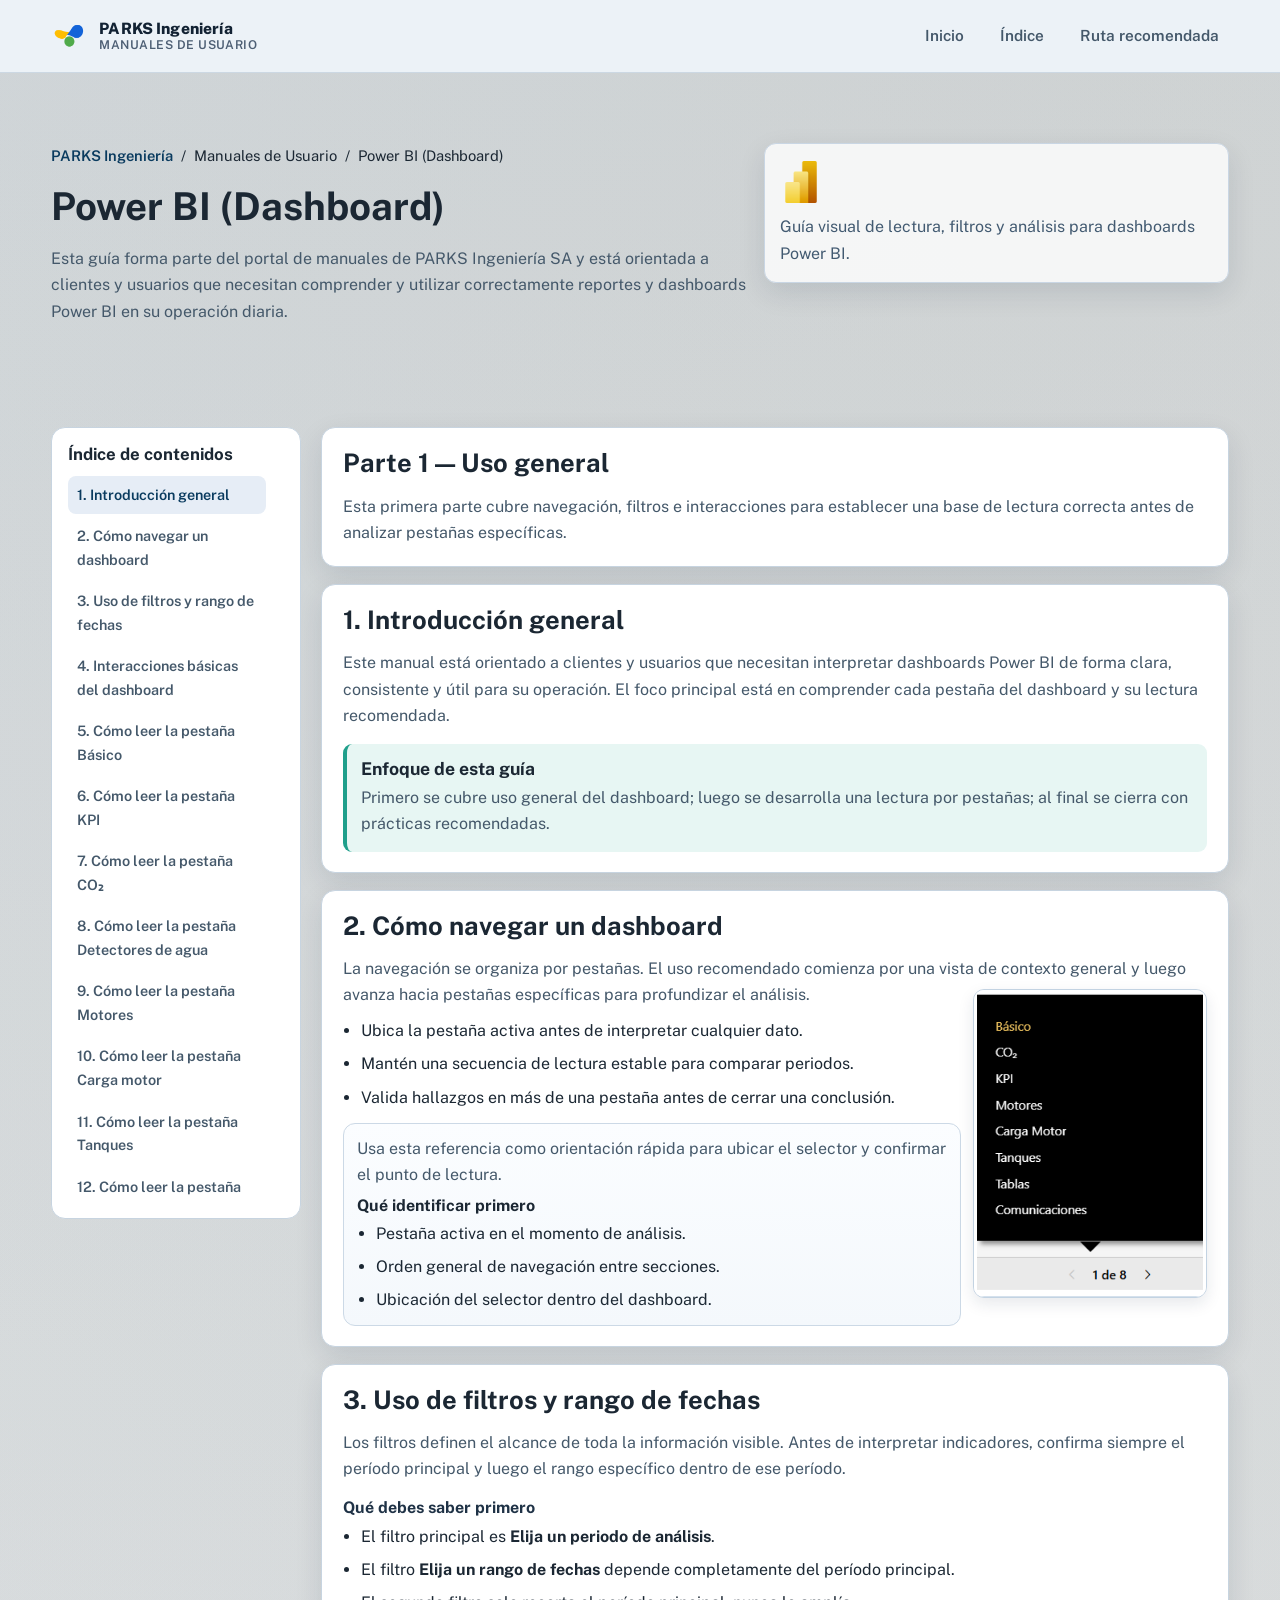
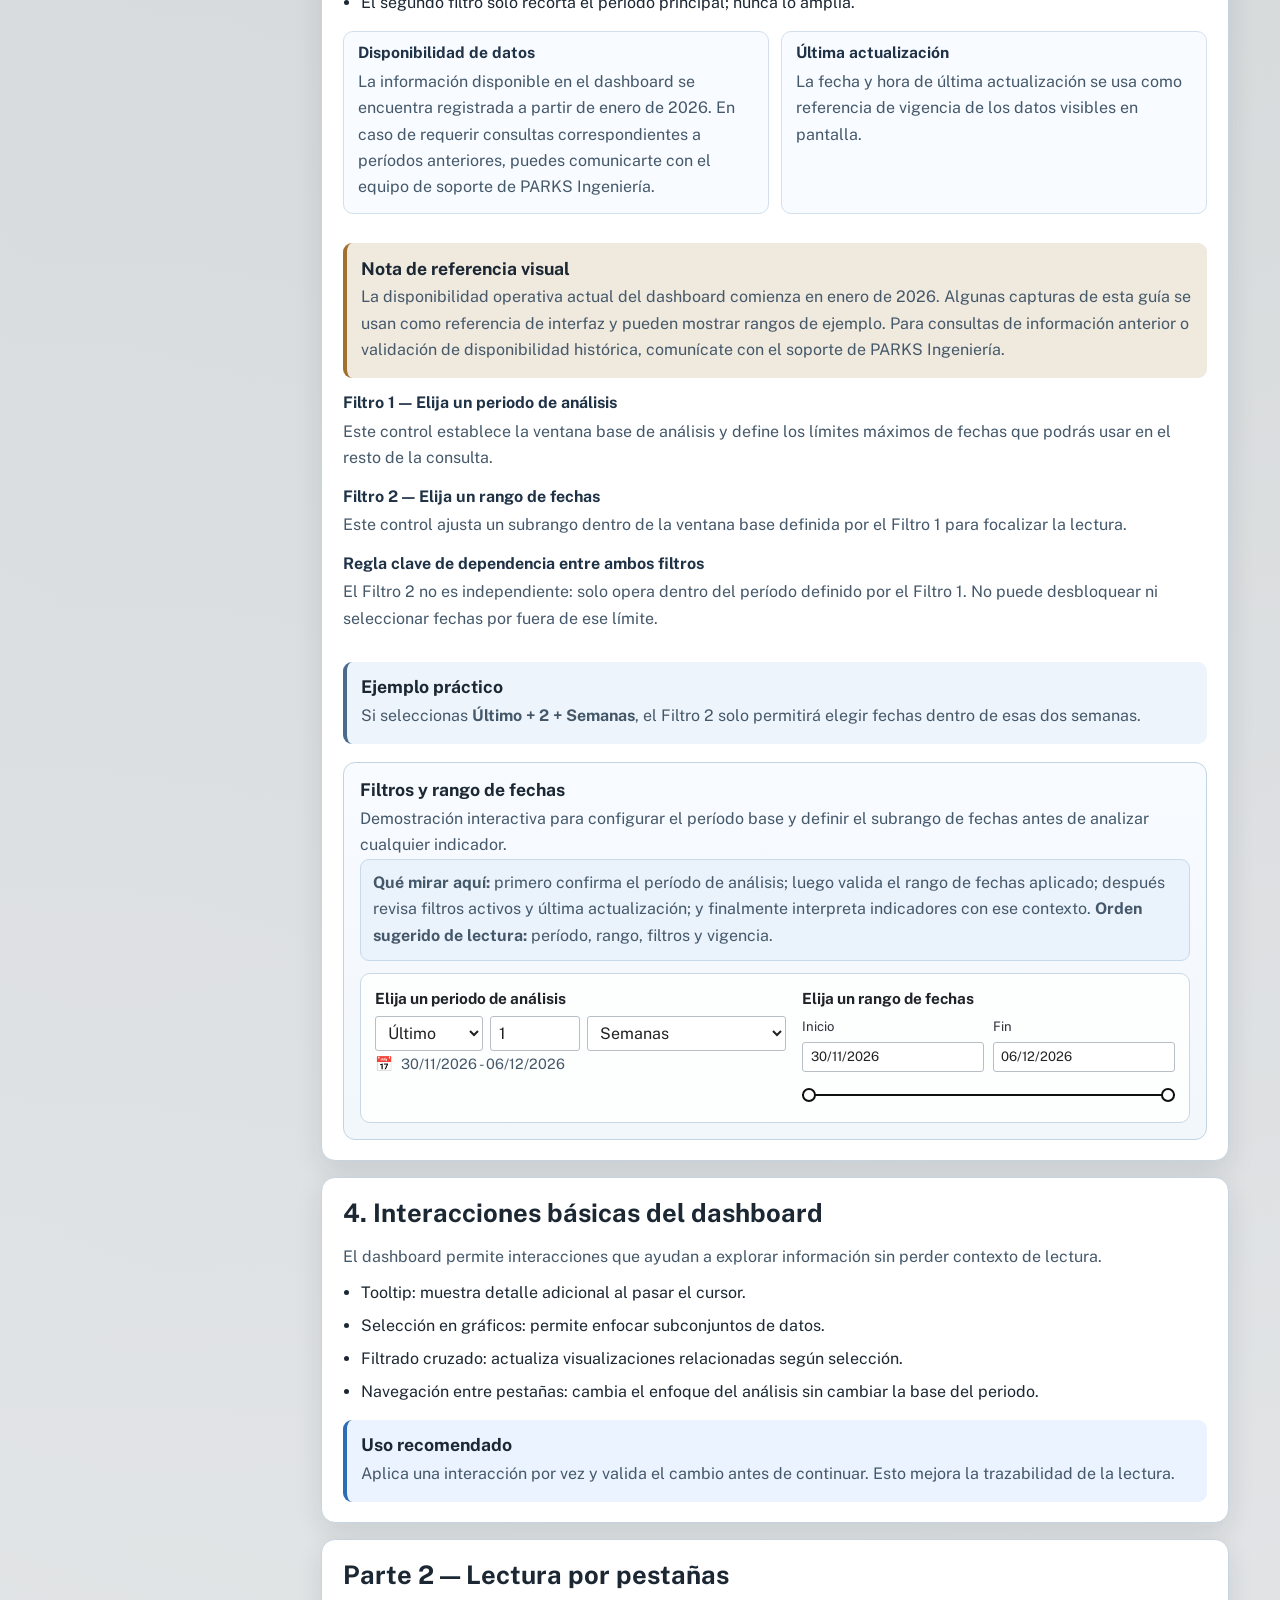
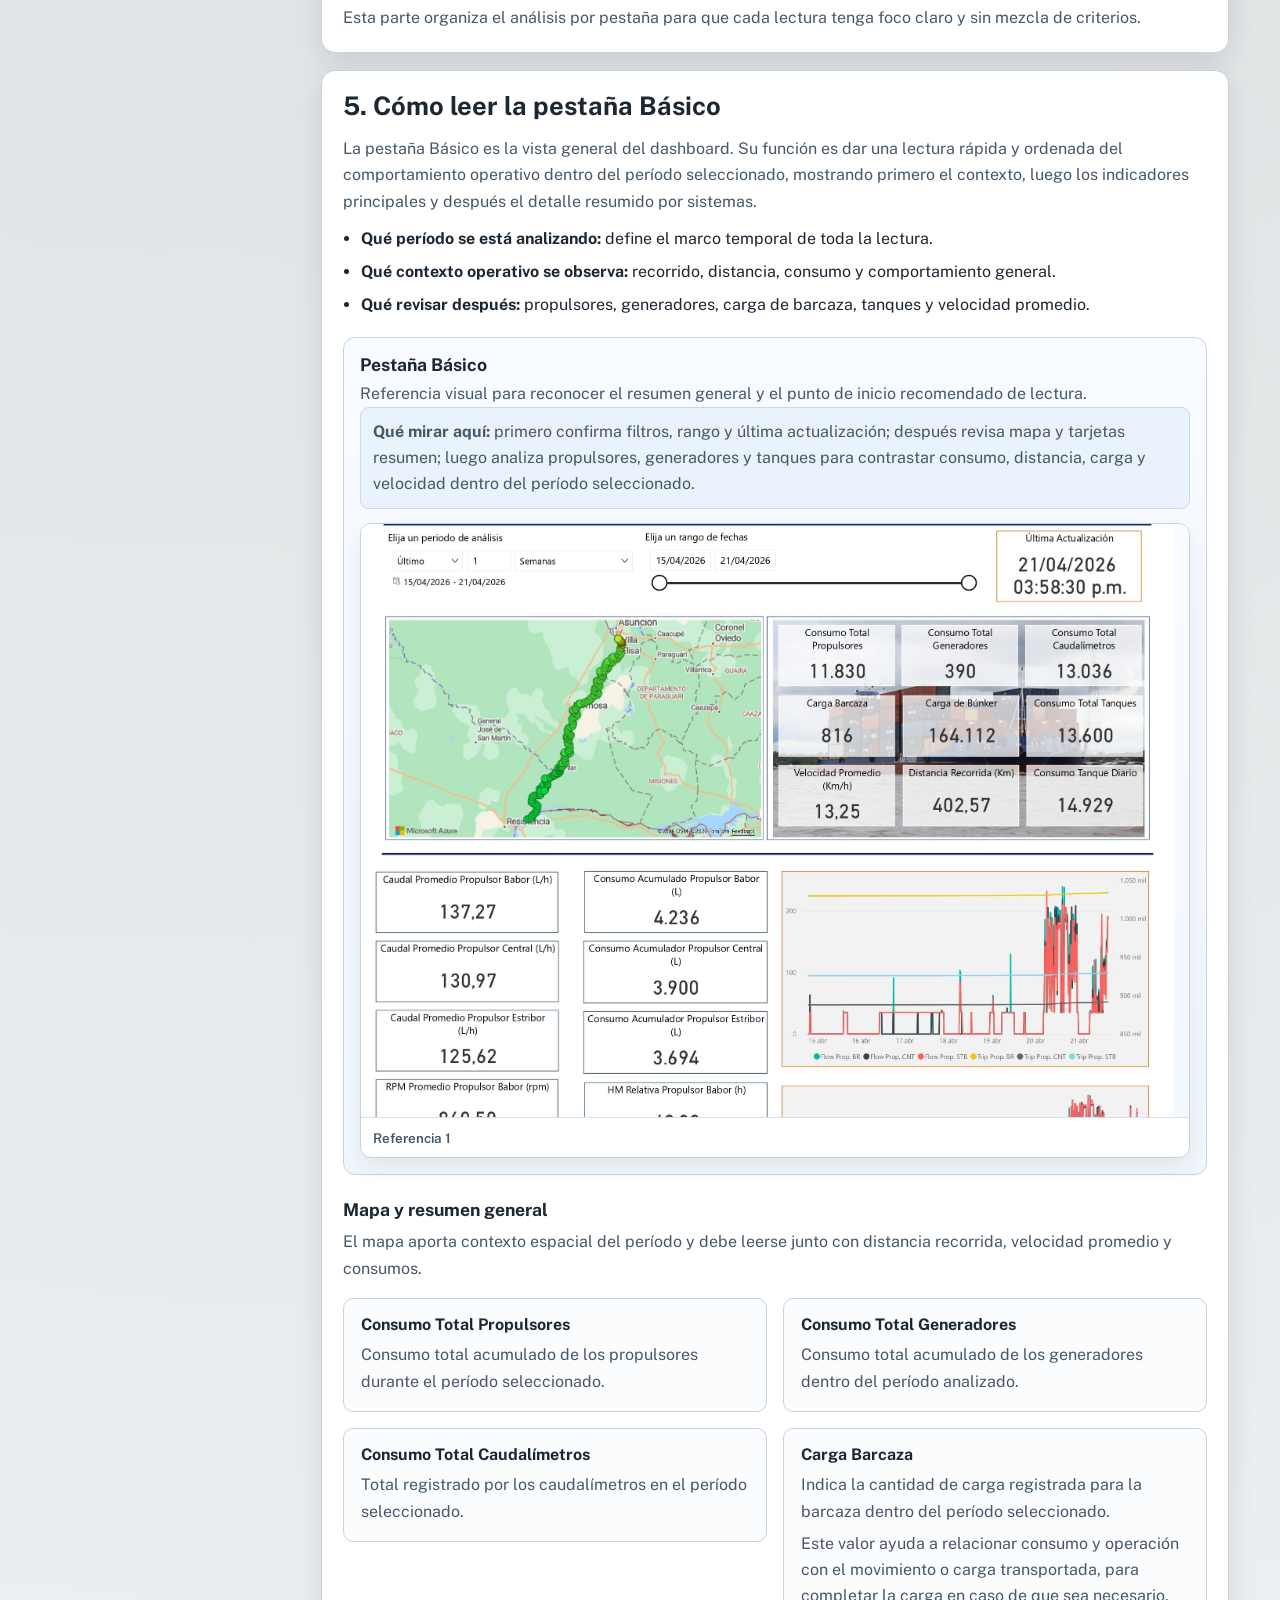
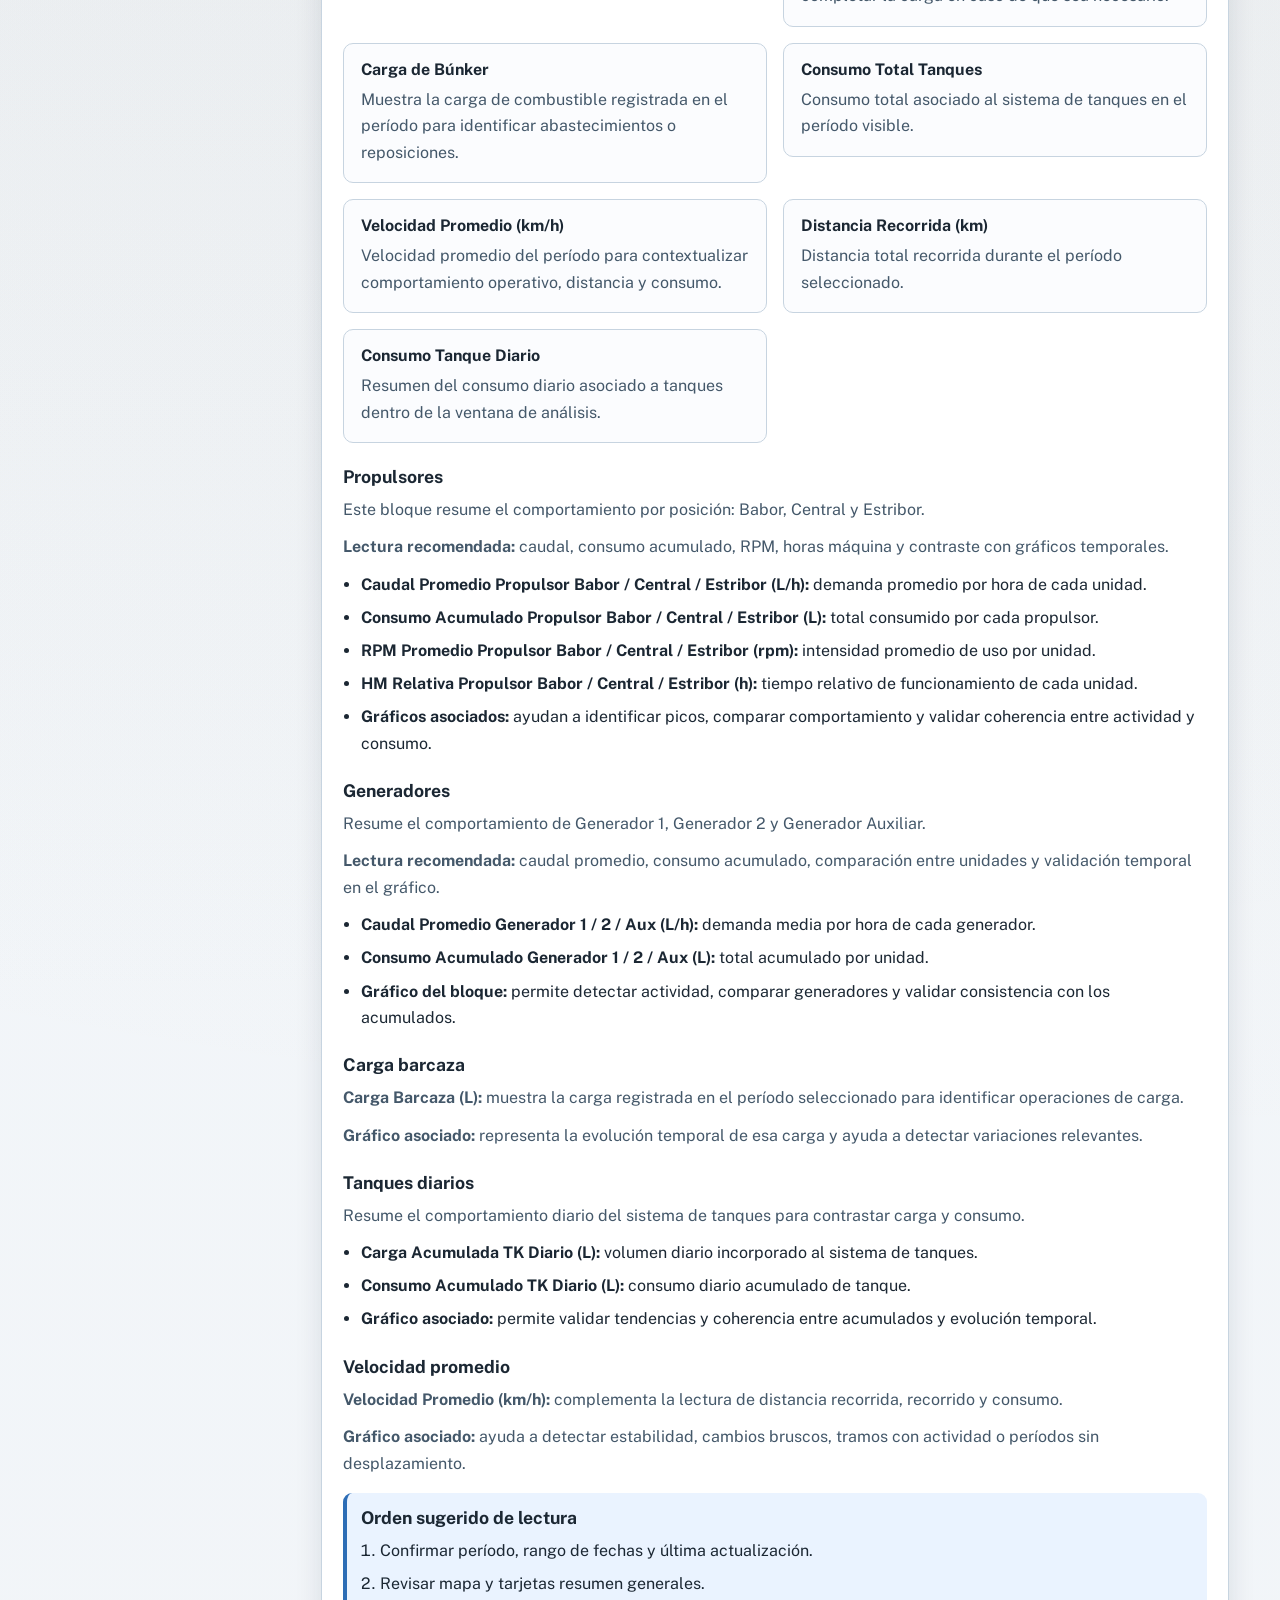
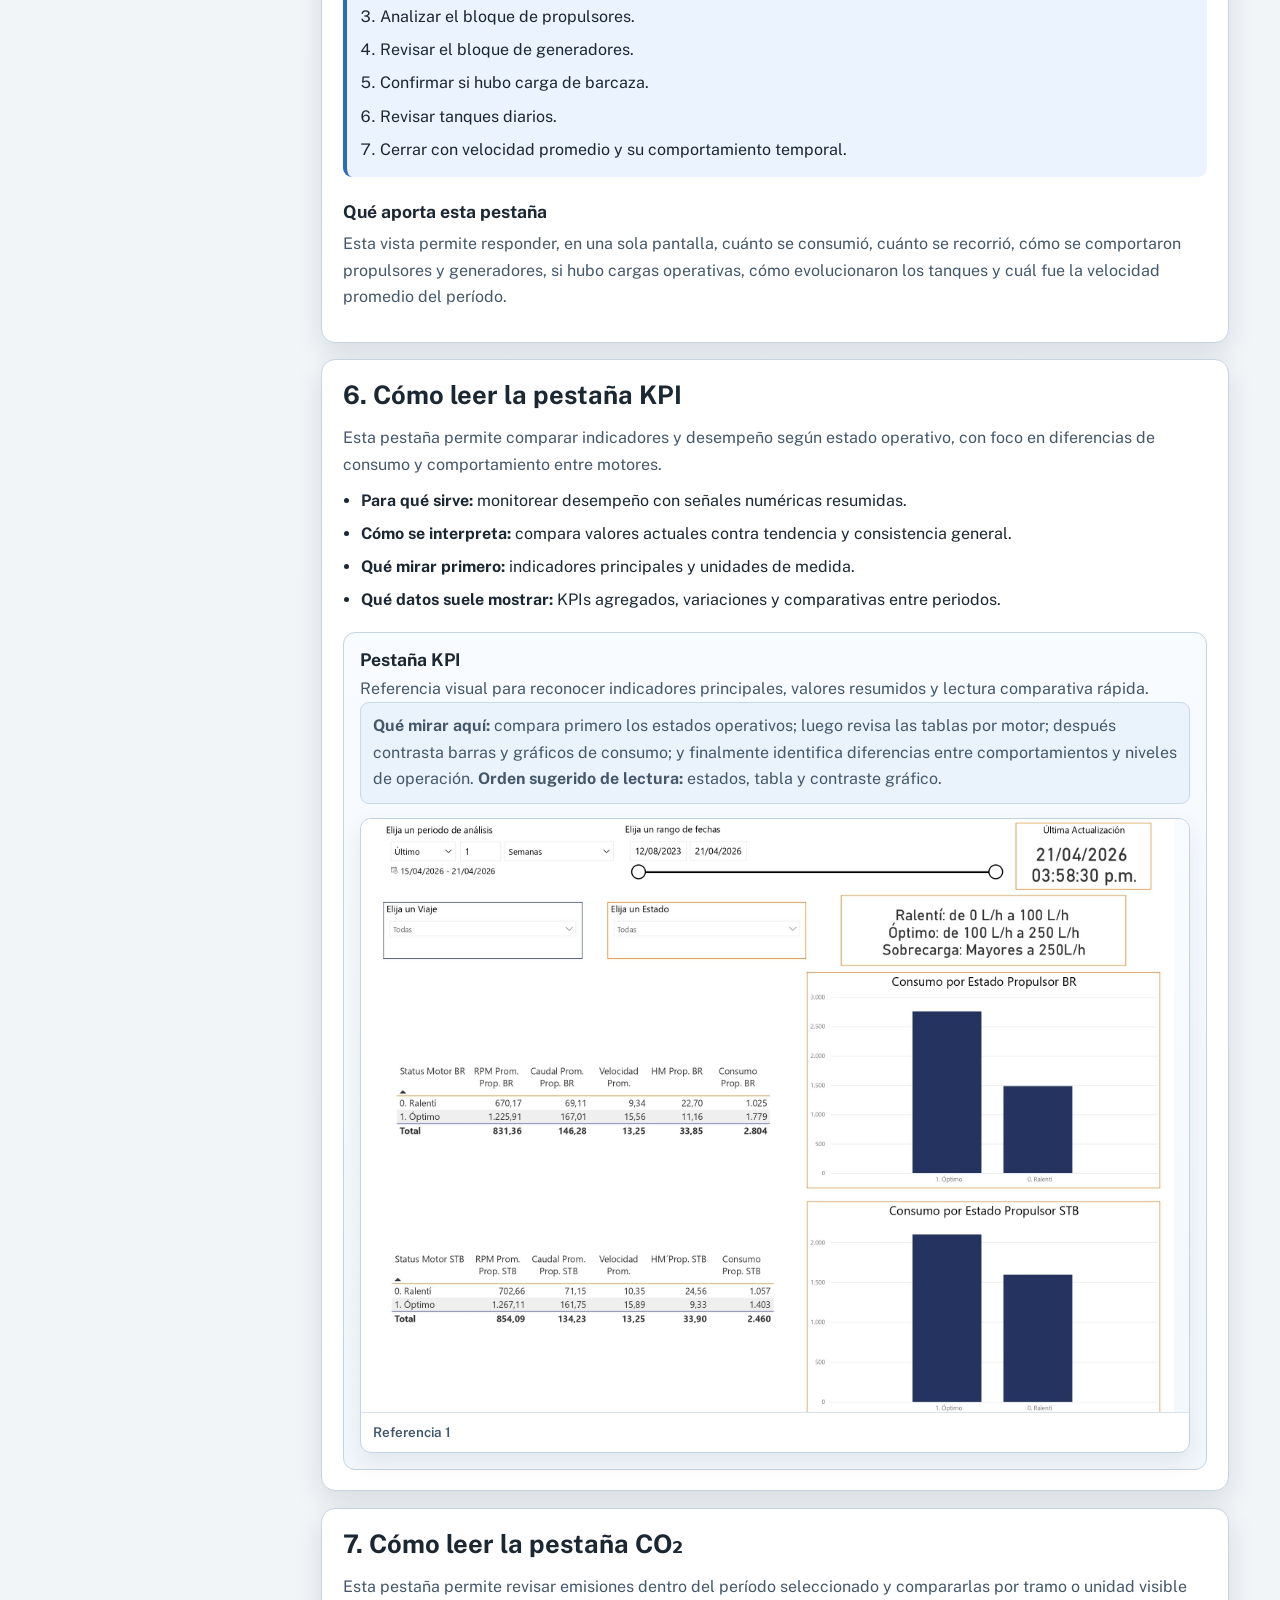
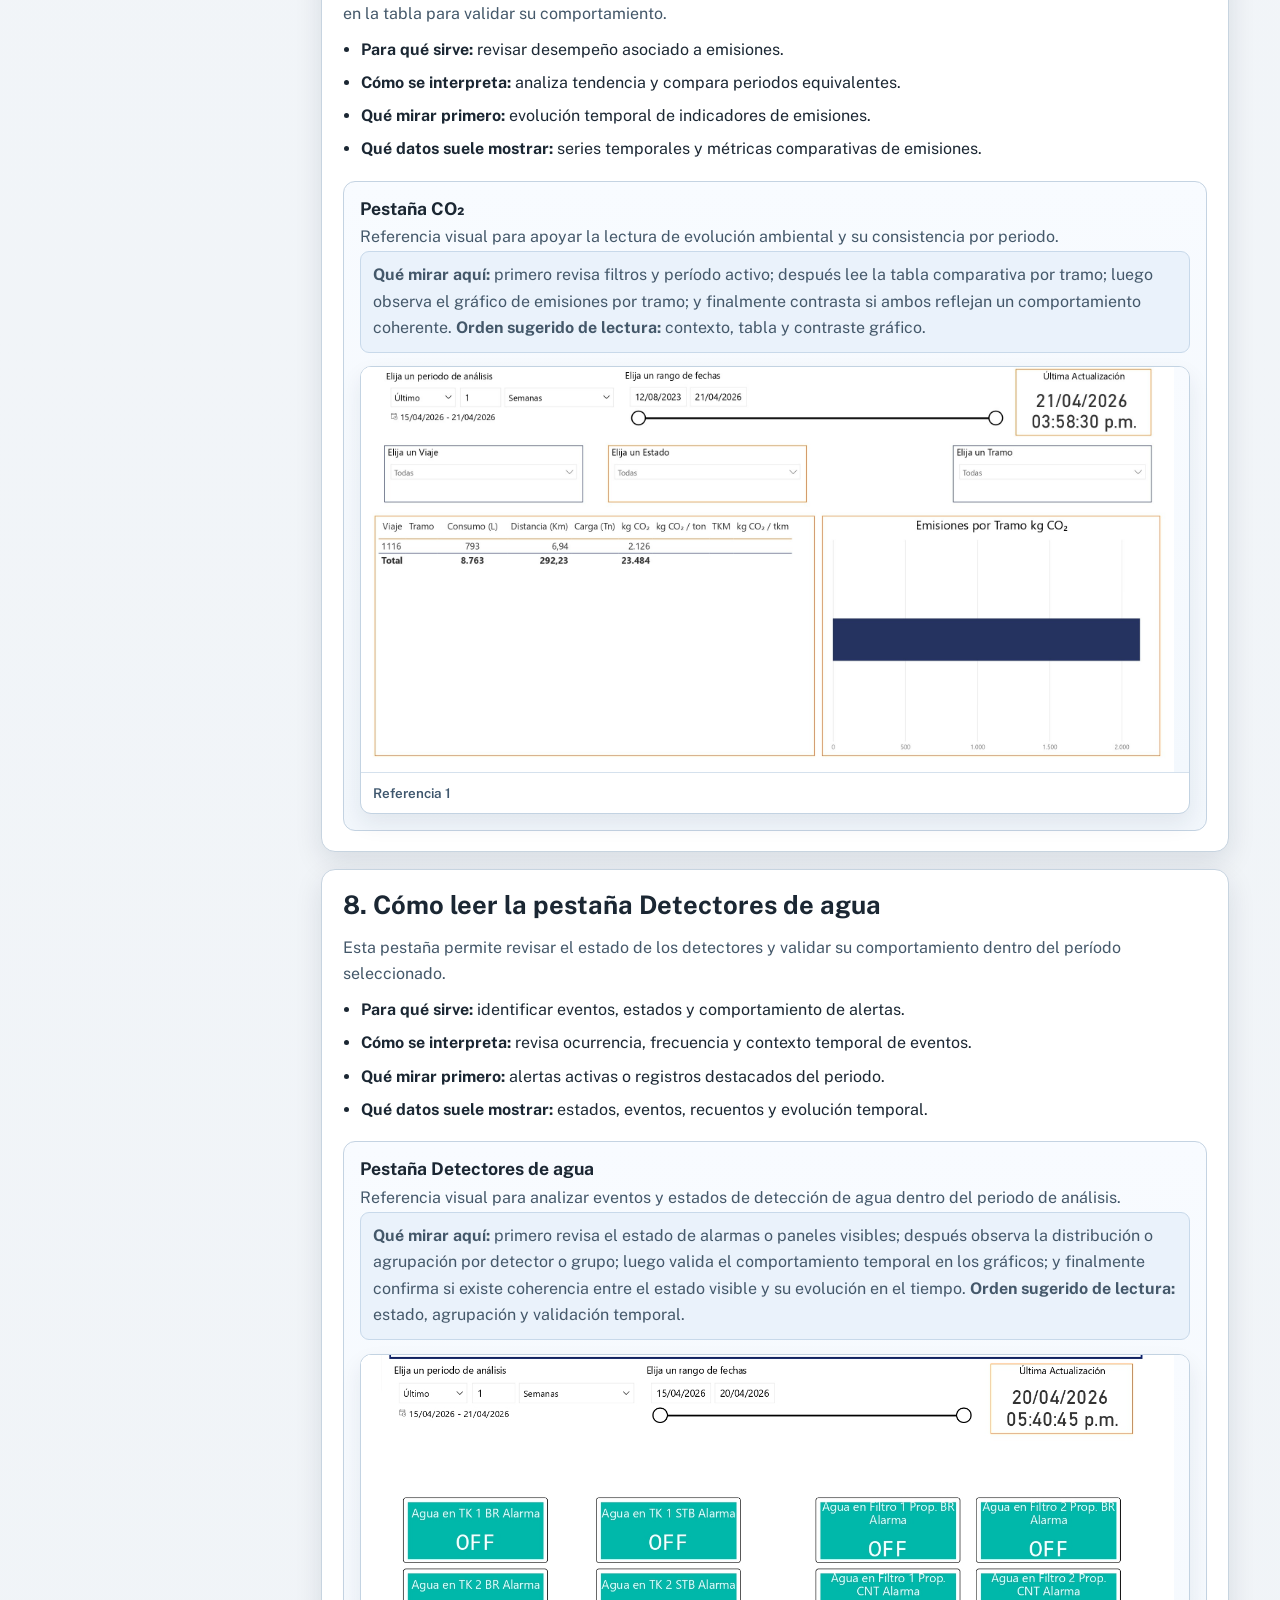
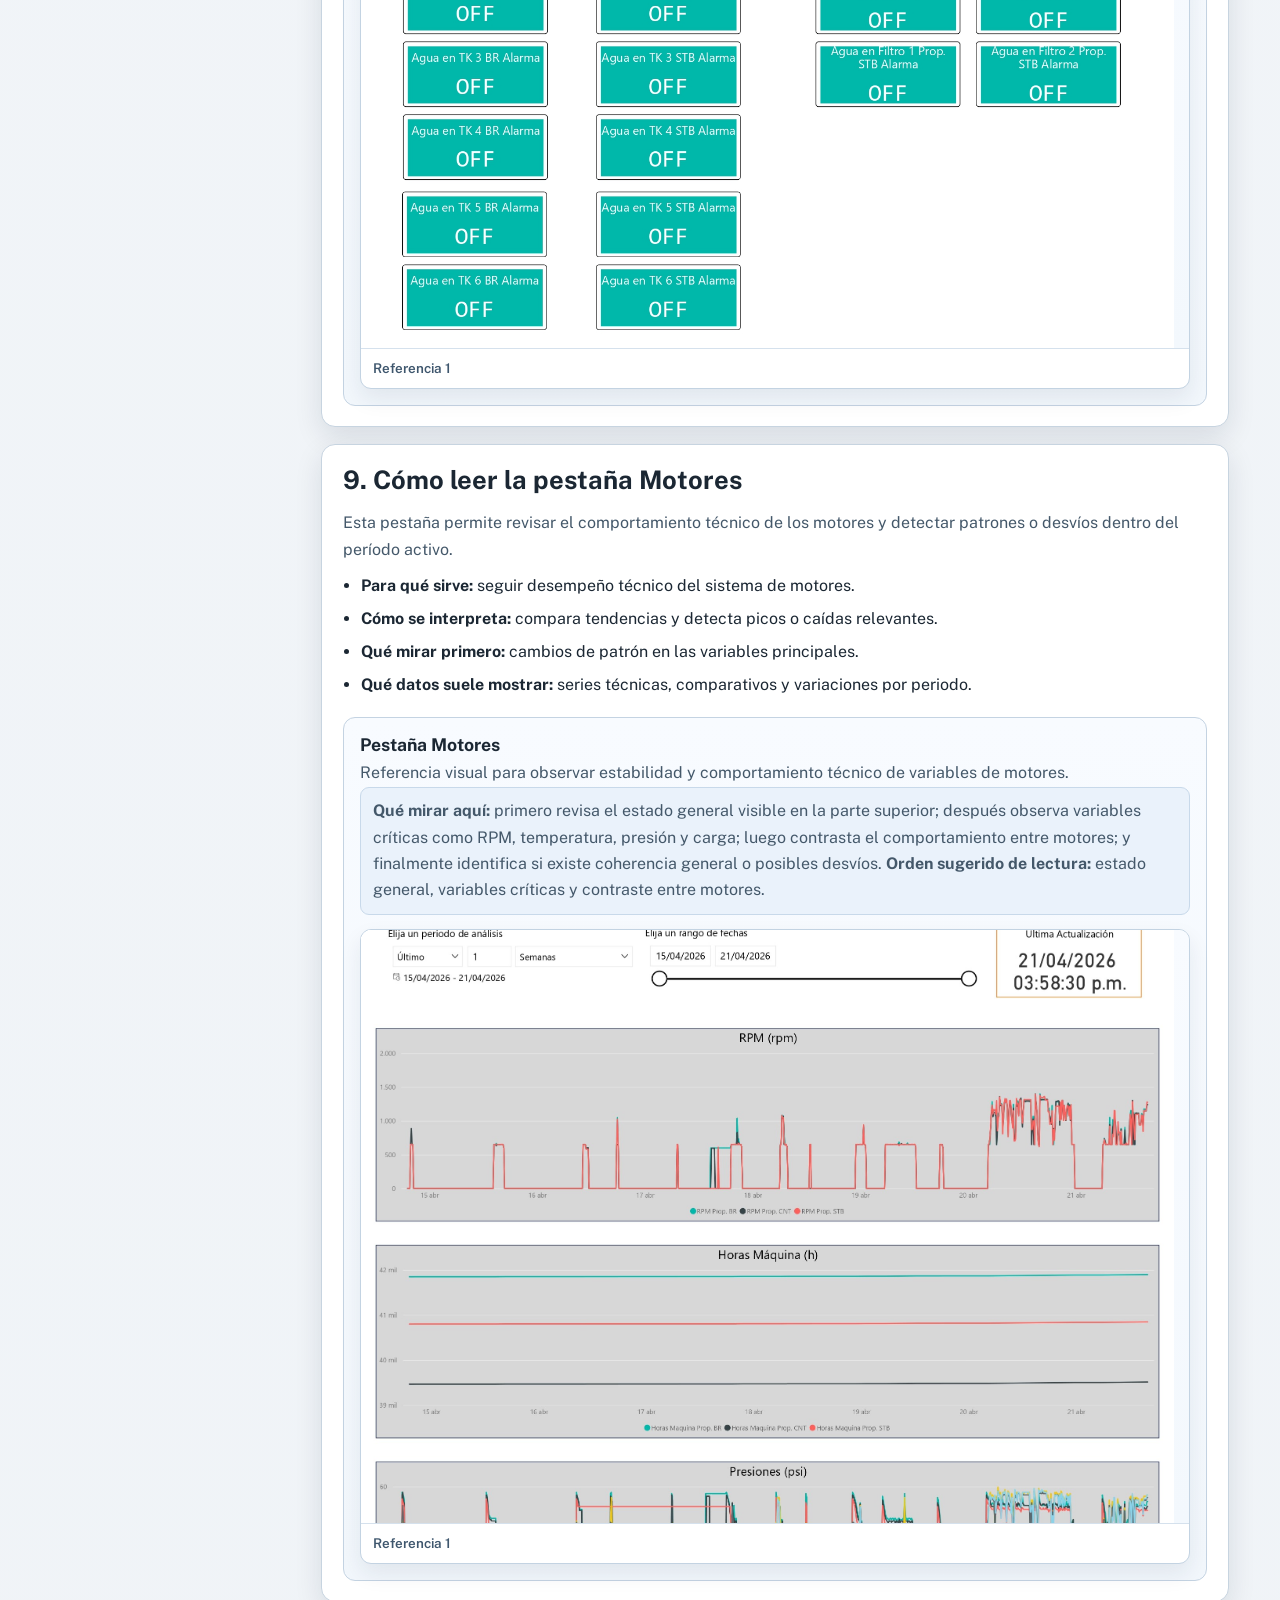
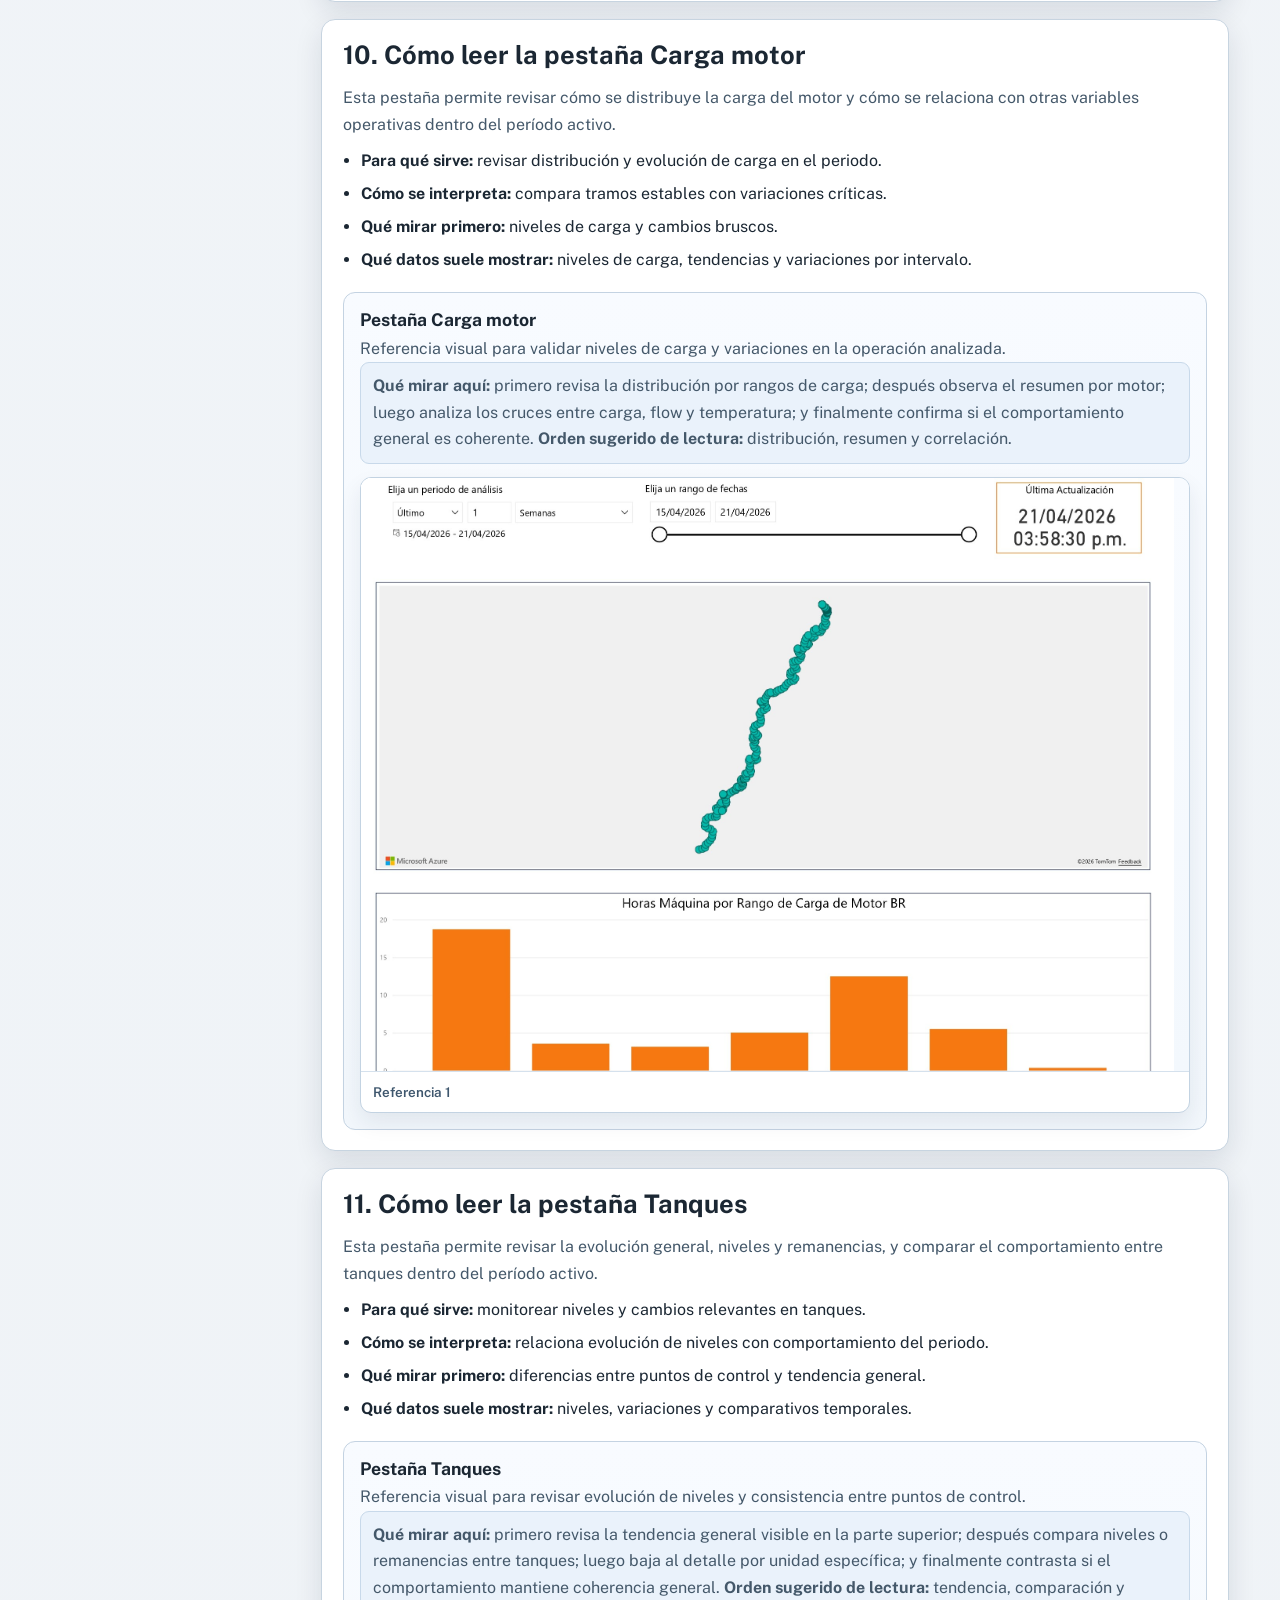
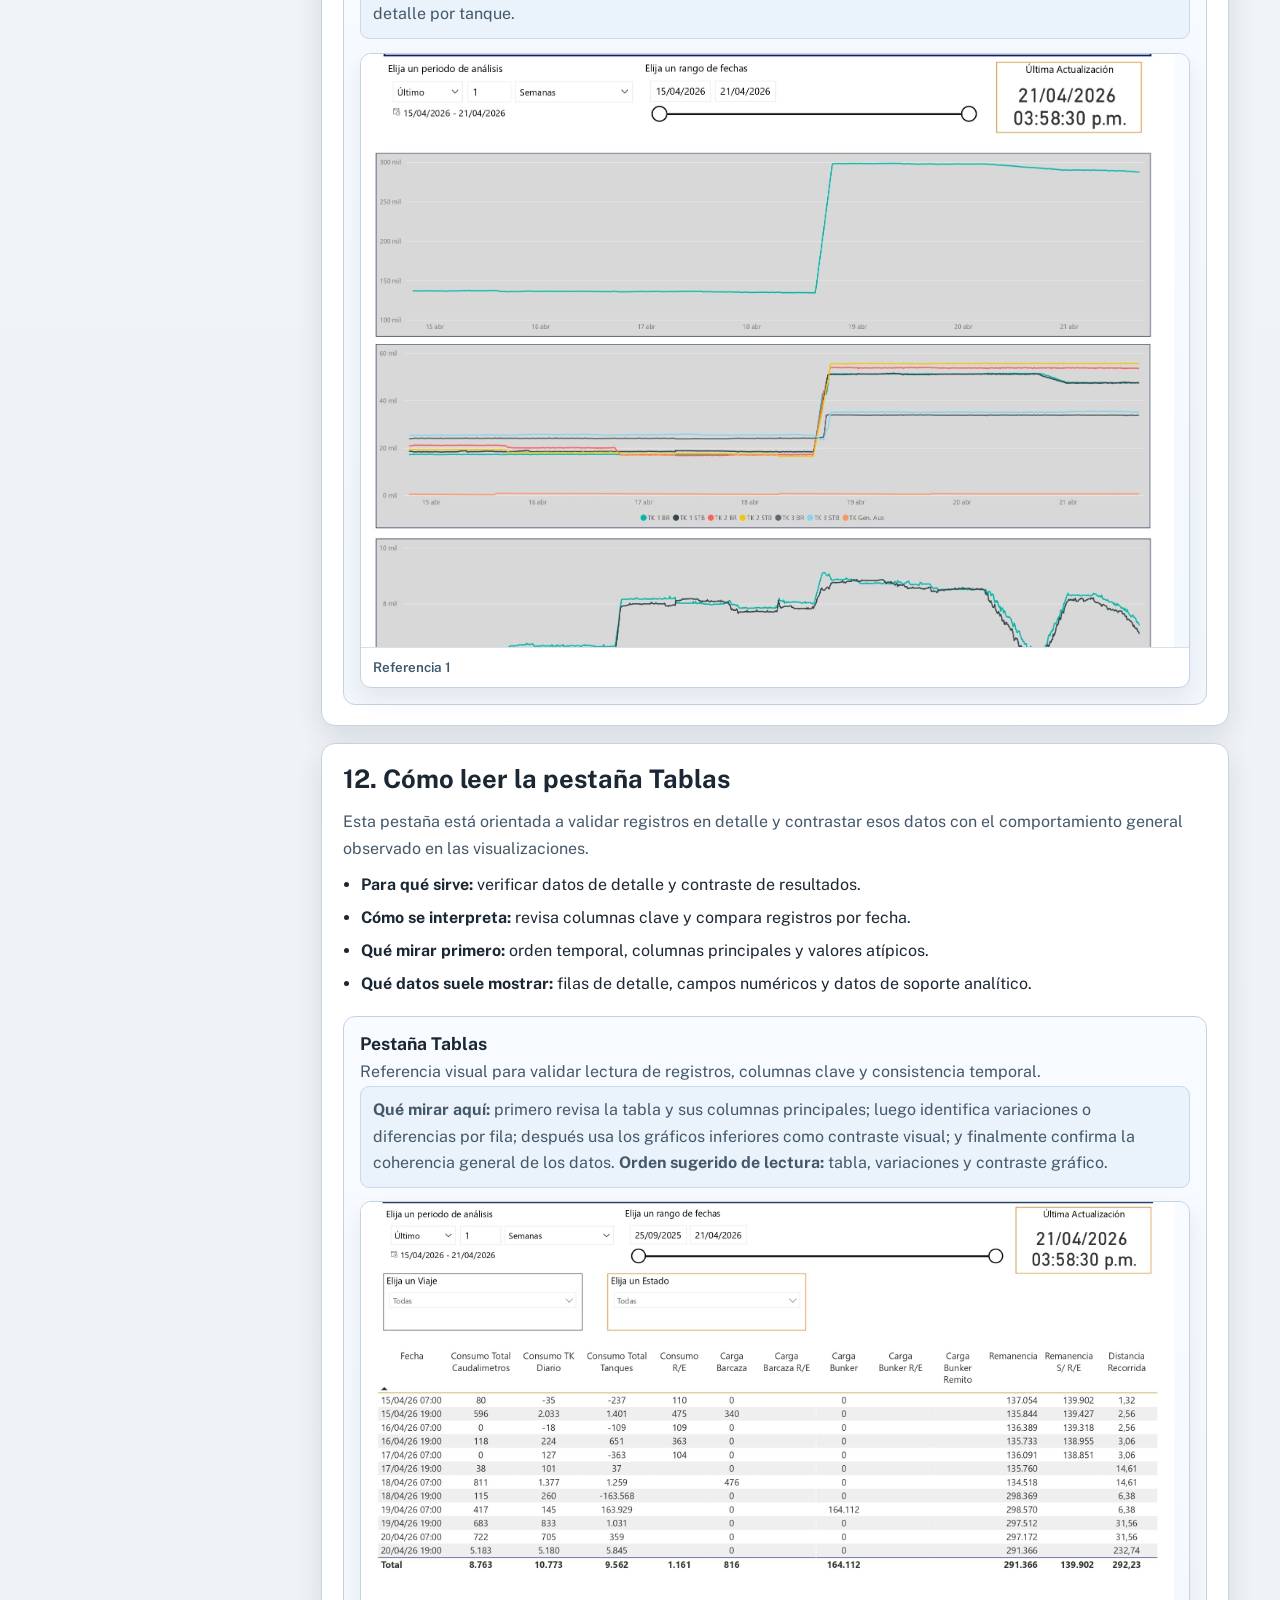
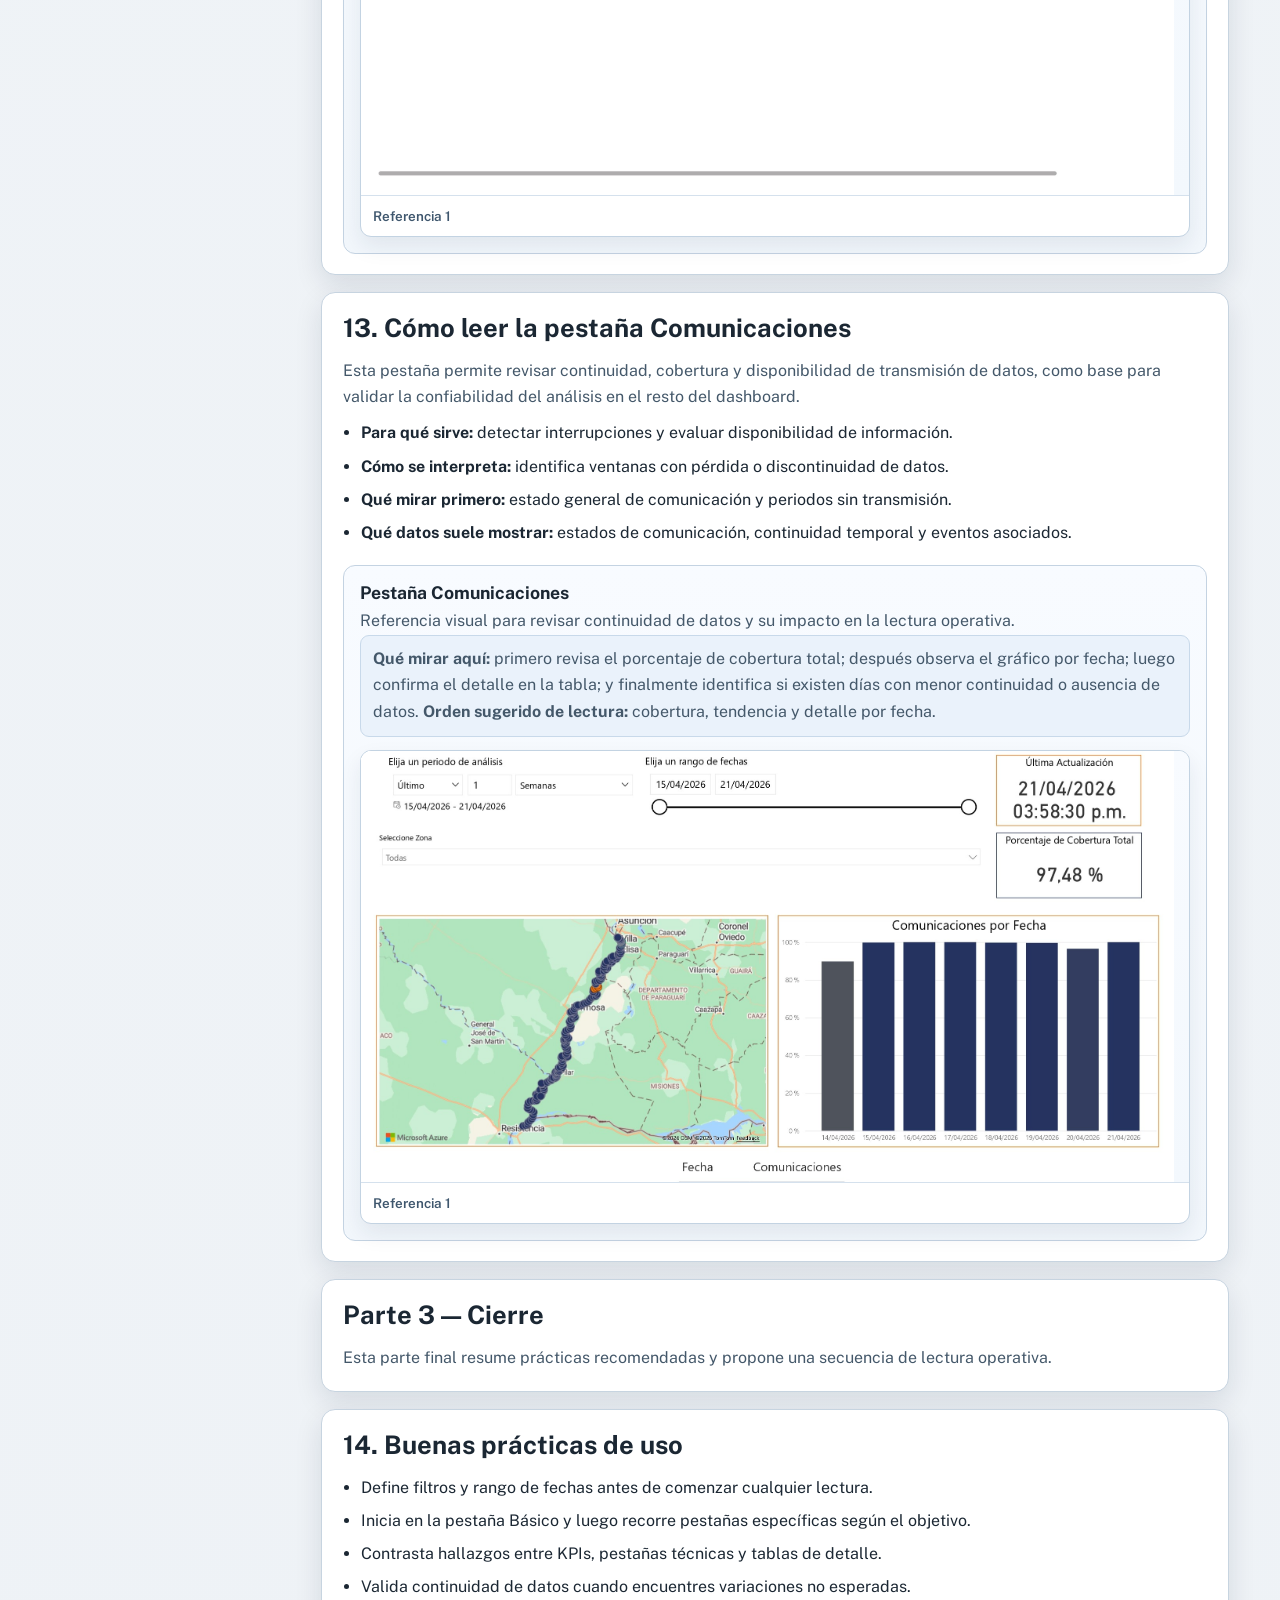
==== commit 34edd9aa: "actualización de imágenes y descripción de la pestaña básico" ====
--- a/power-bi.html
+++ b/power-bi.html
@@ -318,14 +318,14 @@
           <section class="content-block" id="pestana-basico">
             <h2>5. Cómo leer la pestaña Básico</h2>
             <p>
-              Esta pestaña es el punto de partida para la lectura general del dashboard. Su función es confirmar rápidamente el
-              contexto del período antes de avanzar a pestañas de mayor detalle.
-            </p>
-            <ul class="bullet-list">
-              <li><strong>Para qué sirve:</strong> comprender panorama general antes de pasar a pestañas de detalle.</li>
-              <li><strong>Cómo se interpreta:</strong> revisa primero tendencia global y luego señales de desvío.</li>
-              <li><strong>Qué mirar primero:</strong> indicadores de resumen y variaciones principales.</li>
-              <li><strong>Qué datos suele mostrar:</strong> métricas agregadas, comparativos básicos y contexto temporal.</li>
+              La pestaña Básico es la vista general del dashboard. Su función es dar una lectura rápida y ordenada del
+              comportamiento operativo dentro del período seleccionado, mostrando primero el contexto, luego los indicadores
+              principales y después el detalle resumido por sistemas.
+            </p>
+            <ul class="bullet-list">
+              <li><strong>Qué período se está analizando:</strong> define el marco temporal de toda la lectura.</li>
+              <li><strong>Qué contexto operativo se observa:</strong> recorrido, distancia, consumo y comportamiento general.</li>
+              <li><strong>Qué revisar después:</strong> propulsores, generadores, carga de barcaza, tanques y velocidad promedio.</li>
             </ul>
 
             <section class="visual-guide-block" aria-label="Bloque visual de pestaña Básico">
@@ -333,7 +333,7 @@
                 <h3>Pestaña Básico</h3>
                 <p>Referencia visual para reconocer el resumen general y el punto de inicio recomendado de lectura.</p>
               </header>
-              <p class="visual-guide-focus"><strong>Qué mirar aquí:</strong> primero valida el bloque superior (filtros y última actualización); luego revisa las tarjetas de resumen visibles arriba; después observa los gráficos principales de tendencia; y recién baja a mayor detalle si necesitas profundizar. <strong>Primera lectura sugerida:</strong> contexto, síntesis y tendencia, en ese orden.</p>
+              <p class="visual-guide-focus"><strong>Qué mirar aquí:</strong> primero confirma filtros, rango y última actualización; después revisa mapa y tarjetas resumen; luego analiza propulsores, generadores y tanques para contrastar consumo, distancia, carga y velocidad dentro del período seleccionado.</p>
               <div class="visual-slots visual-slots-single">
                 <figure class="visual-slot" data-visual-slot>
                   <div class="visual-media-frame"><img src="assets/power-bi/05-basico/pestana_basico.png" alt="Referencia visual de pestaña Básico" loading="eager" onload="this.closest('[data-visual-slot]').classList.add('is-loaded')" onerror="this.closest('[data-visual-slot]').classList.remove('is-loaded')">
@@ -346,6 +346,104 @@
                   </figure>
               </div>
             </section>
+
+            <h3>Mapa y resumen general</h3>
+            <p>El mapa aporta contexto espacial del período y debe leerse junto con distancia recorrida, velocidad promedio y consumos.</p>
+            <div class="module-grid">
+              <article class="module-card">
+                <h4>Consumo Total Propulsores</h4>
+                <p>Consumo total acumulado de los propulsores durante el período seleccionado.</p>
+              </article>
+              <article class="module-card">
+                <h4>Consumo Total Generadores</h4>
+                <p>Consumo total acumulado de los generadores dentro del período analizado.</p>
+              </article>
+              <article class="module-card">
+                <h4>Consumo Total Caudalímetros</h4>
+                <p>Total registrado por los caudalímetros en el período seleccionado.</p>
+              </article>
+              <article class="module-card">
+                <h4>Carga Barcaza</h4>
+                <p>Indica la cantidad de carga registrada para la barcaza dentro del período seleccionado.</p>
+                <p>Este valor ayuda a relacionar consumo y operación con el movimiento o carga transportada, para completar la carga en caso de que sea necesario.</p>
+              </article>
+              <article class="module-card">
+                <h4>Carga de Búnker</h4>
+                <p>Muestra la carga de combustible registrada en el período para identificar abastecimientos o reposiciones.</p>
+              </article>
+              <article class="module-card">
+                <h4>Consumo Total Tanques</h4>
+                <p>Consumo total asociado al sistema de tanques en el período visible.</p>
+              </article>
+              <article class="module-card">
+                <h4>Velocidad Promedio (km/h)</h4>
+                <p>Velocidad promedio del período para contextualizar comportamiento operativo, distancia y consumo.</p>
+              </article>
+              <article class="module-card">
+                <h4>Distancia Recorrida (km)</h4>
+                <p>Distancia total recorrida durante el período seleccionado.</p>
+              </article>
+              <article class="module-card">
+                <h4>Consumo Tanque Diario</h4>
+                <p>Resumen del consumo diario asociado a tanques dentro de la ventana de análisis.</p>
+              </article>
+            </div>
+
+            <h3>Propulsores</h3>
+            <p>Este bloque resume el comportamiento por posición: Babor, Central y Estribor.</p>
+            <p><strong>Lectura recomendada:</strong> caudal, consumo acumulado, RPM, horas máquina y contraste con gráficos temporales.</p>
+            <ul class="bullet-list">
+              <li><strong>Caudal Promedio Propulsor Babor / Central / Estribor (L/h):</strong> demanda promedio por hora de cada unidad.</li>
+              <li><strong>Consumo Acumulado Propulsor Babor / Central / Estribor (L):</strong> total consumido por cada propulsor.</li>
+              <li><strong>RPM Promedio Propulsor Babor / Central / Estribor (rpm):</strong> intensidad promedio de uso por unidad.</li>
+              <li><strong>HM Relativa Propulsor Babor / Central / Estribor (h):</strong> tiempo relativo de funcionamiento de cada unidad.</li>
+              <li><strong>Gráficos asociados:</strong> ayudan a identificar picos, comparar comportamiento y validar coherencia entre actividad y consumo.</li>
+            </ul>
+
+            <h3>Generadores</h3>
+            <p>Resume el comportamiento de Generador 1, Generador 2 y Generador Auxiliar.</p>
+            <p><strong>Lectura recomendada:</strong> caudal promedio, consumo acumulado, comparación entre unidades y validación temporal en el gráfico.</p>
+            <ul class="bullet-list">
+              <li><strong>Caudal Promedio Generador 1 / 2 / Aux (L/h):</strong> demanda media por hora de cada generador.</li>
+              <li><strong>Consumo Acumulado Generador 1 / 2 / Aux (L):</strong> total acumulado por unidad.</li>
+              <li><strong>Gráfico del bloque:</strong> permite detectar actividad, comparar generadores y validar consistencia con los acumulados.</li>
+            </ul>
+
+            <h3>Carga barcaza</h3>
+            <p><strong>Carga Barcaza (L):</strong> muestra la carga registrada en el período seleccionado para identificar operaciones de carga.</p>
+            <p><strong>Gráfico asociado:</strong> representa la evolución temporal de esa carga y ayuda a detectar variaciones relevantes.</p>
+
+            <h3>Tanques diarios</h3>
+            <p>Resume el comportamiento diario del sistema de tanques para contrastar carga y consumo.</p>
+            <ul class="bullet-list">
+              <li><strong>Carga Acumulada TK Diario (L):</strong> volumen diario incorporado al sistema de tanques.</li>
+              <li><strong>Consumo Acumulado TK Diario (L):</strong> consumo diario acumulado de tanque.</li>
+              <li><strong>Gráfico asociado:</strong> permite validar tendencias y coherencia entre acumulados y evolución temporal.</li>
+            </ul>
+
+            <h3>Velocidad promedio</h3>
+            <p><strong>Velocidad Promedio (km/h):</strong> complementa la lectura de distancia recorrida, recorrido y consumo.</p>
+            <p><strong>Gráfico asociado:</strong> ayuda a detectar estabilidad, cambios bruscos, tramos con actividad o períodos sin desplazamiento.</p>
+
+            <div class="callout callout-tech">
+              <h3>Orden sugerido de lectura</h3>
+              <ol class="bullet-list">
+                <li>Confirmar período, rango de fechas y última actualización.</li>
+                <li>Revisar mapa y tarjetas resumen generales.</li>
+                <li>Analizar el bloque de propulsores.</li>
+                <li>Revisar el bloque de generadores.</li>
+                <li>Confirmar si hubo carga de barcaza.</li>
+                <li>Revisar tanques diarios.</li>
+                <li>Cerrar con velocidad promedio y su comportamiento temporal.</li>
+              </ol>
+            </div>
+
+            <h3>Qué aporta esta pestaña</h3>
+            <p>
+              Esta vista permite responder, en una sola pantalla, cuánto se consumió, cuánto se recorrió, cómo se comportaron
+              propulsores y generadores, si hubo cargas operativas, cómo evolucionaron los tanques y cuál fue la velocidad promedio
+              del período.
+            </p>
           </section>
 
           <section class="content-block" id="pestana-kpi">
--- a/styles.css
+++ b/styles.css
@@ -1048,6 +1048,45 @@
 
 .module-card p {
   margin-top: 0.45rem;
+}
+
+#pestana-basico > h3 {
+  margin-top: 1.45rem;
+  margin-bottom: 0.5rem;
+  line-height: 1.28;
+}
+
+#pestana-basico > p {
+  margin-bottom: 0.7rem;
+}
+
+#pestana-basico .visual-guide-block {
+  margin-bottom: 1.2rem;
+}
+
+#pestana-basico .callout {
+  margin-top: 1rem;
+  margin-bottom: 1.1rem;
+}
+
+#pestana-basico .module-grid {
+  grid-template-columns: repeat(auto-fit, minmax(280px, 1fr));
+  gap: 1rem;
+  align-items: start;
+}
+
+#pestana-basico .module-card {
+  padding: 1rem 1.05rem;
+  min-height: 0;
+}
+
+#pestana-basico .module-card h4 {
+  margin: 0 0 0.4rem;
+  line-height: 1.3;
+}
+
+#pestana-basico .module-card p {
+  margin: 0.35rem 0 0;
 }
 
 .visual-guide-block {
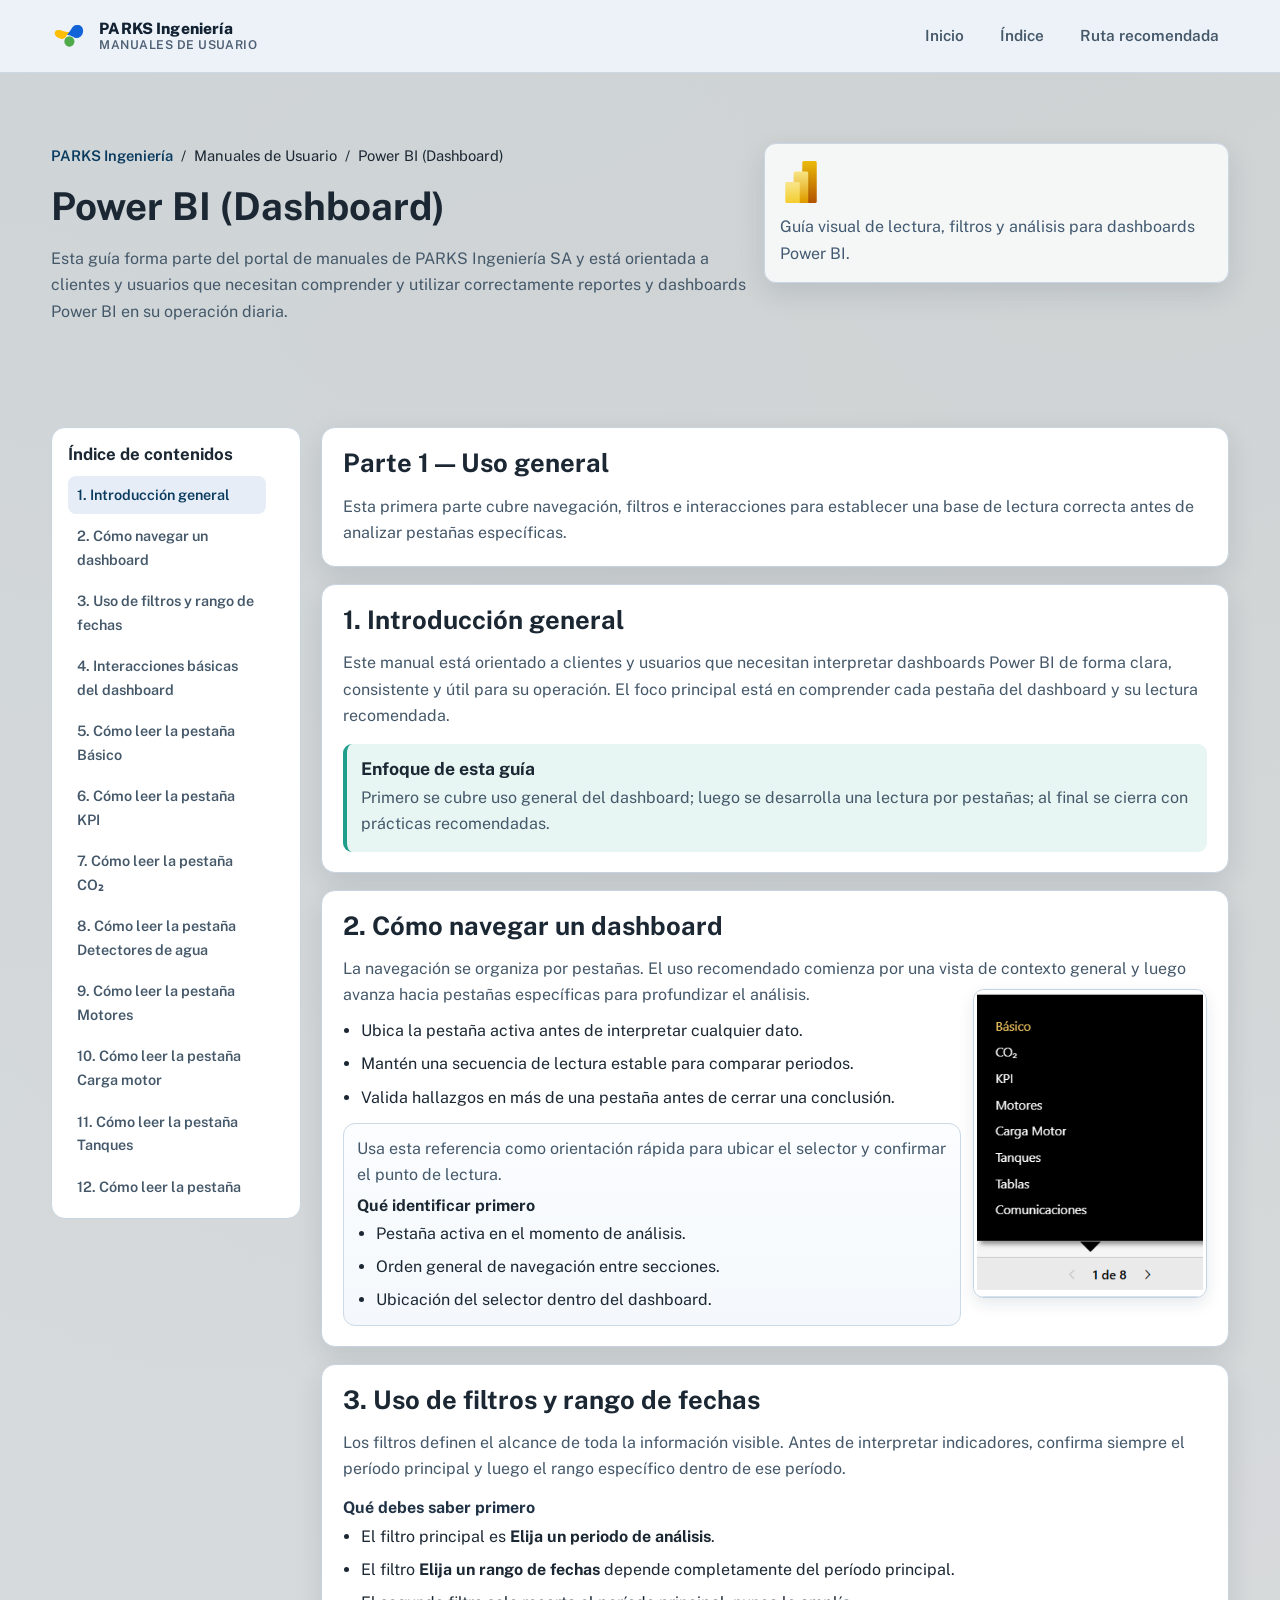
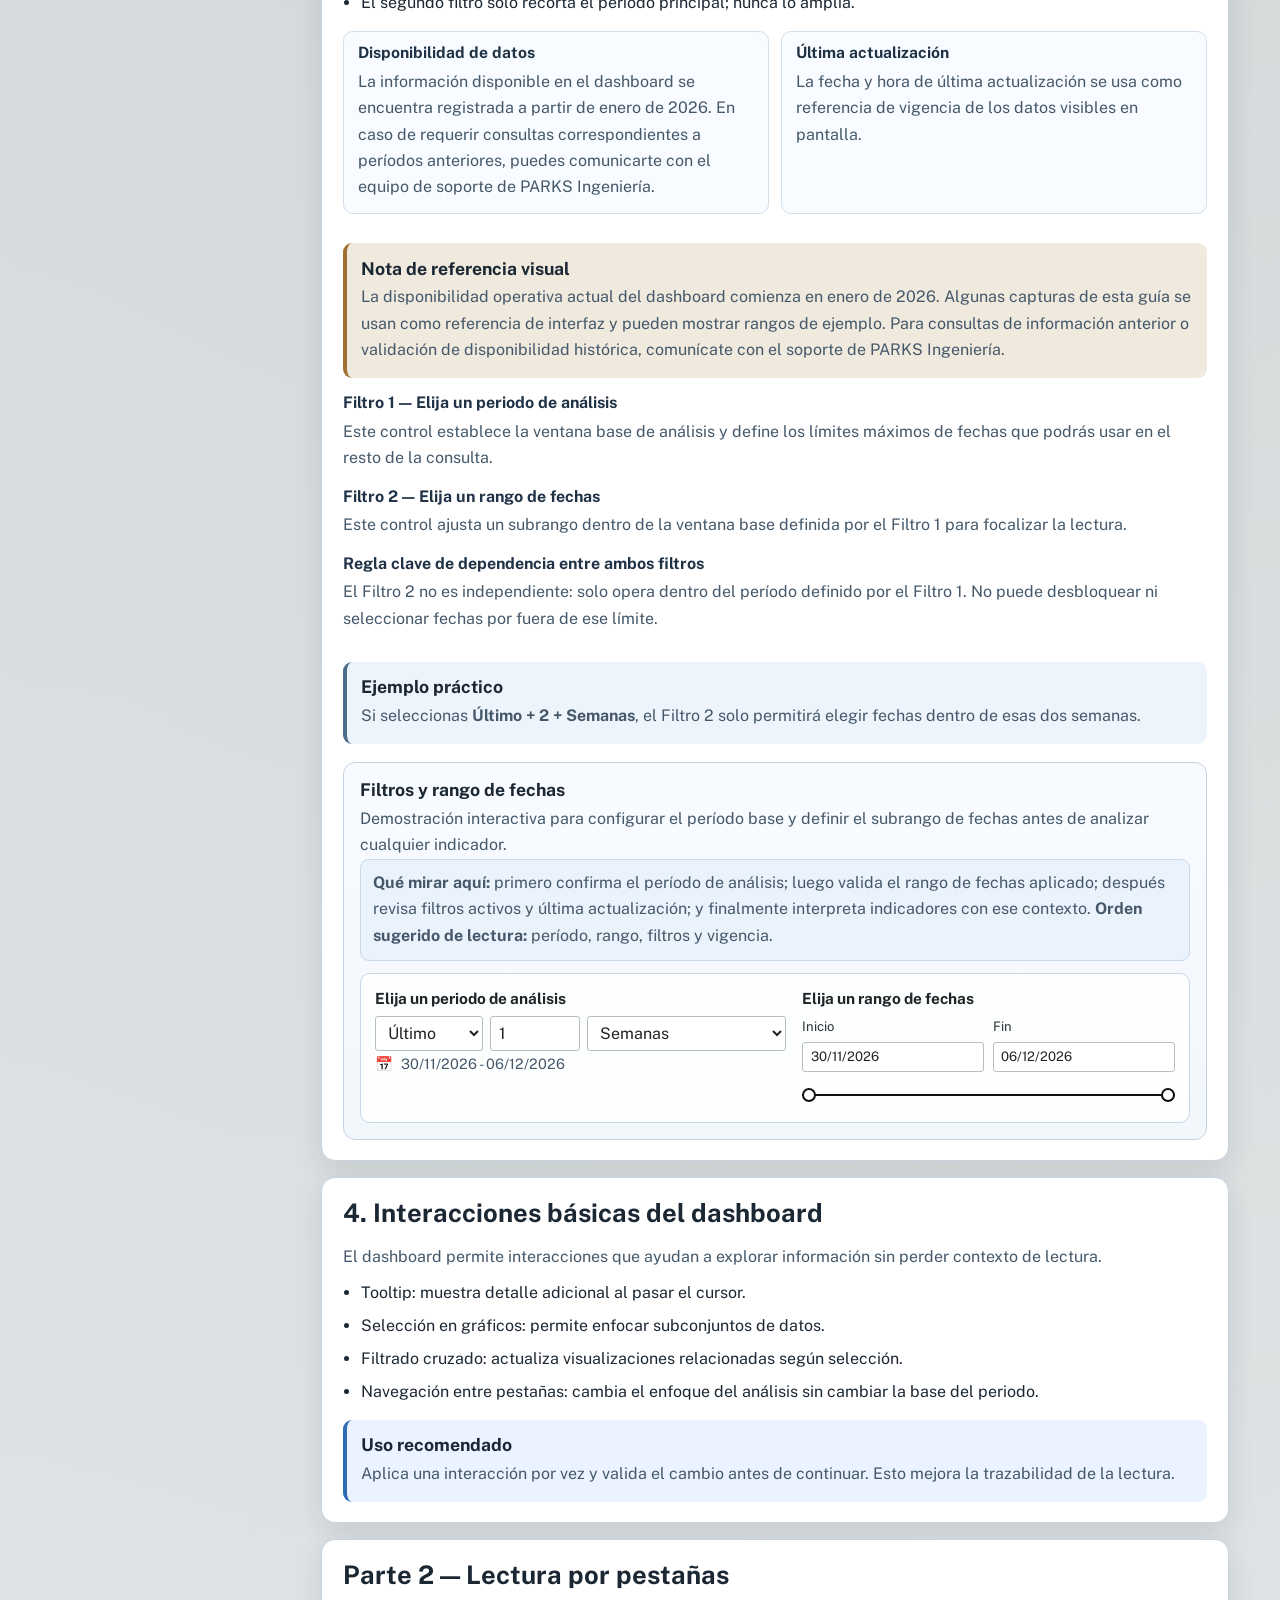
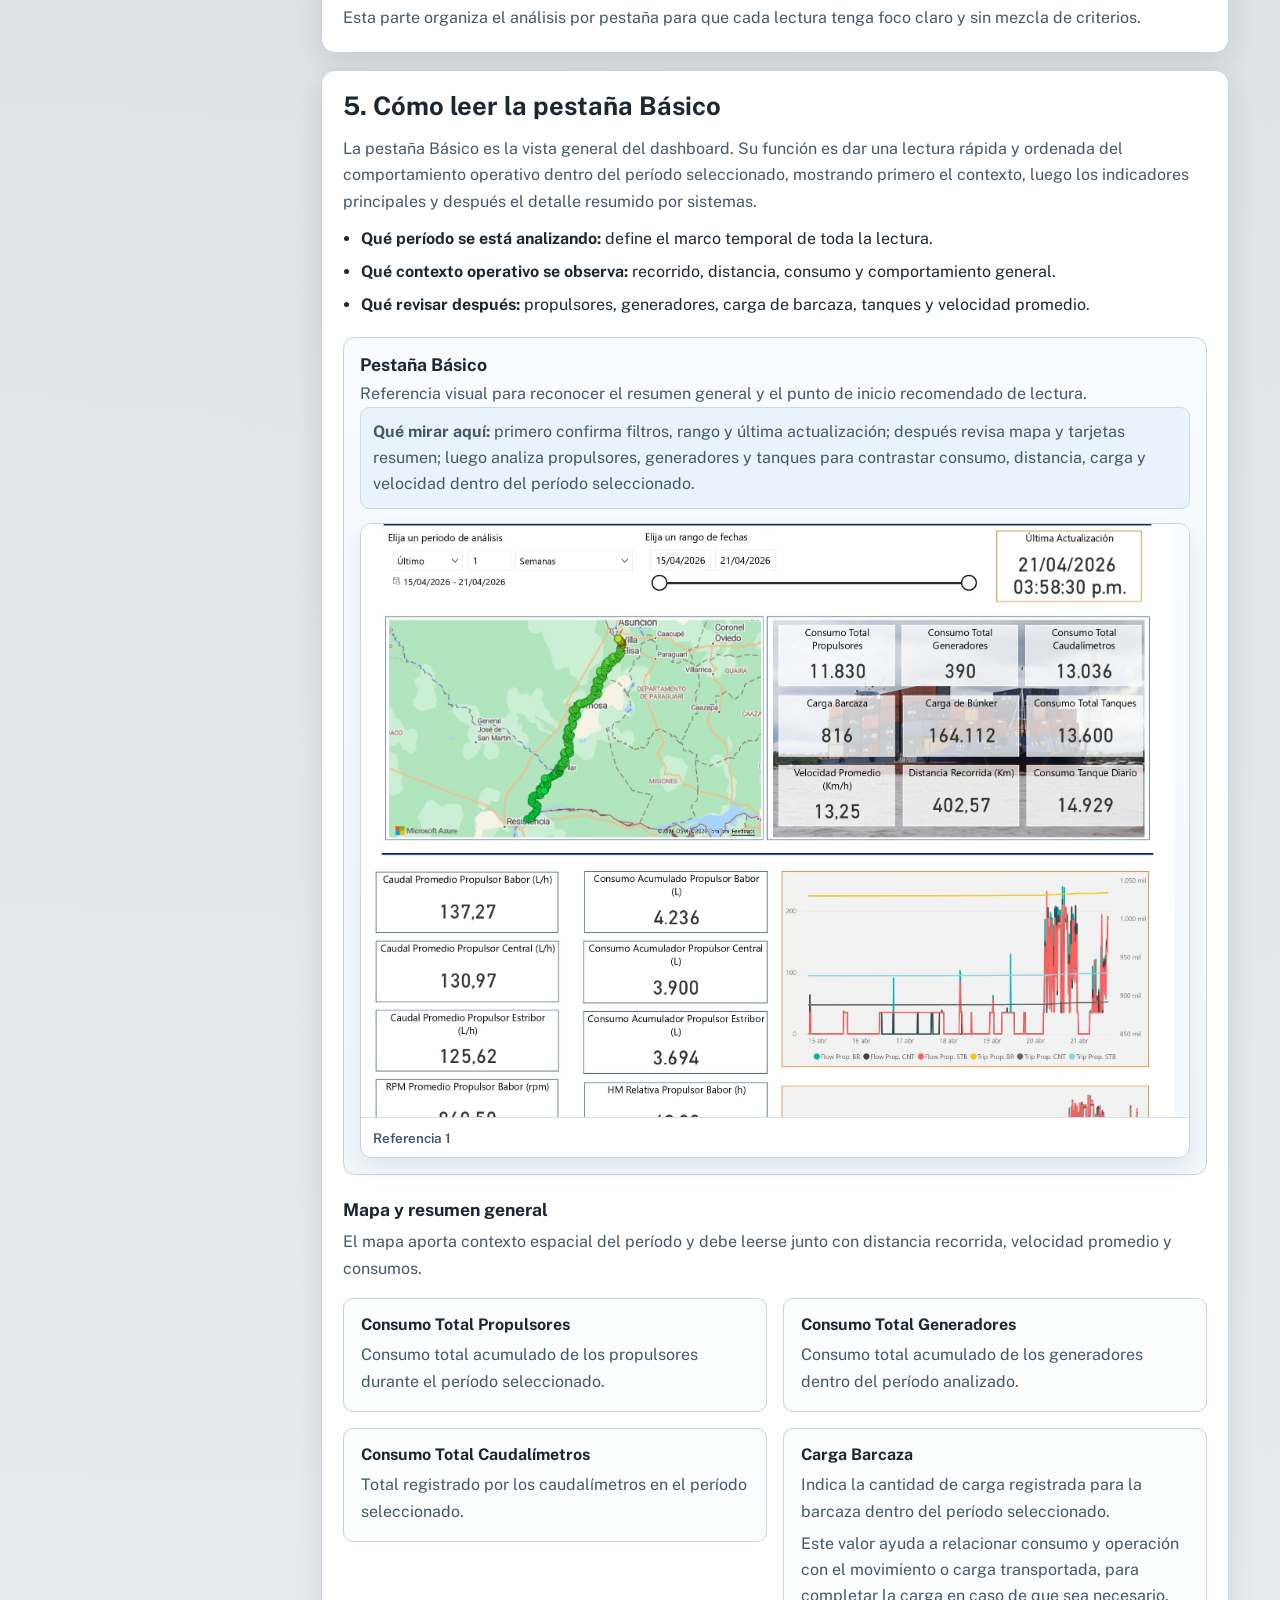
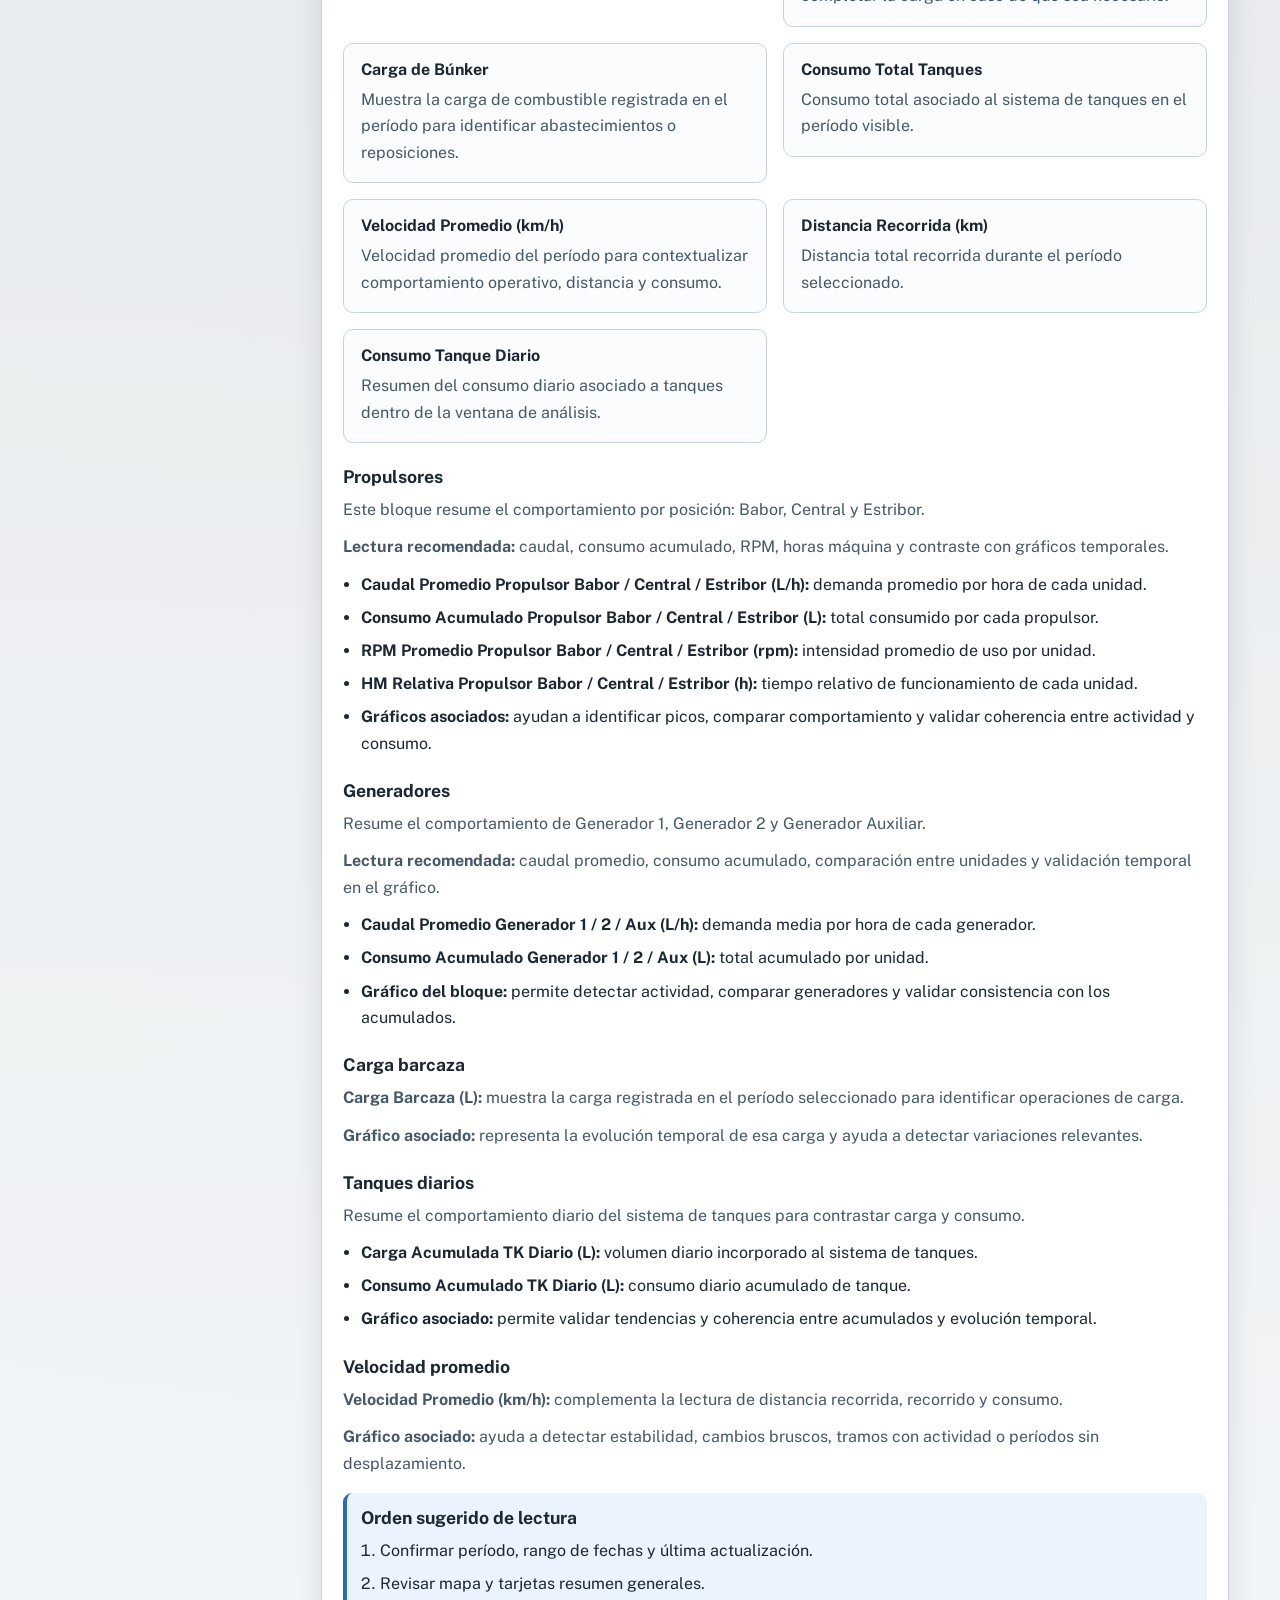
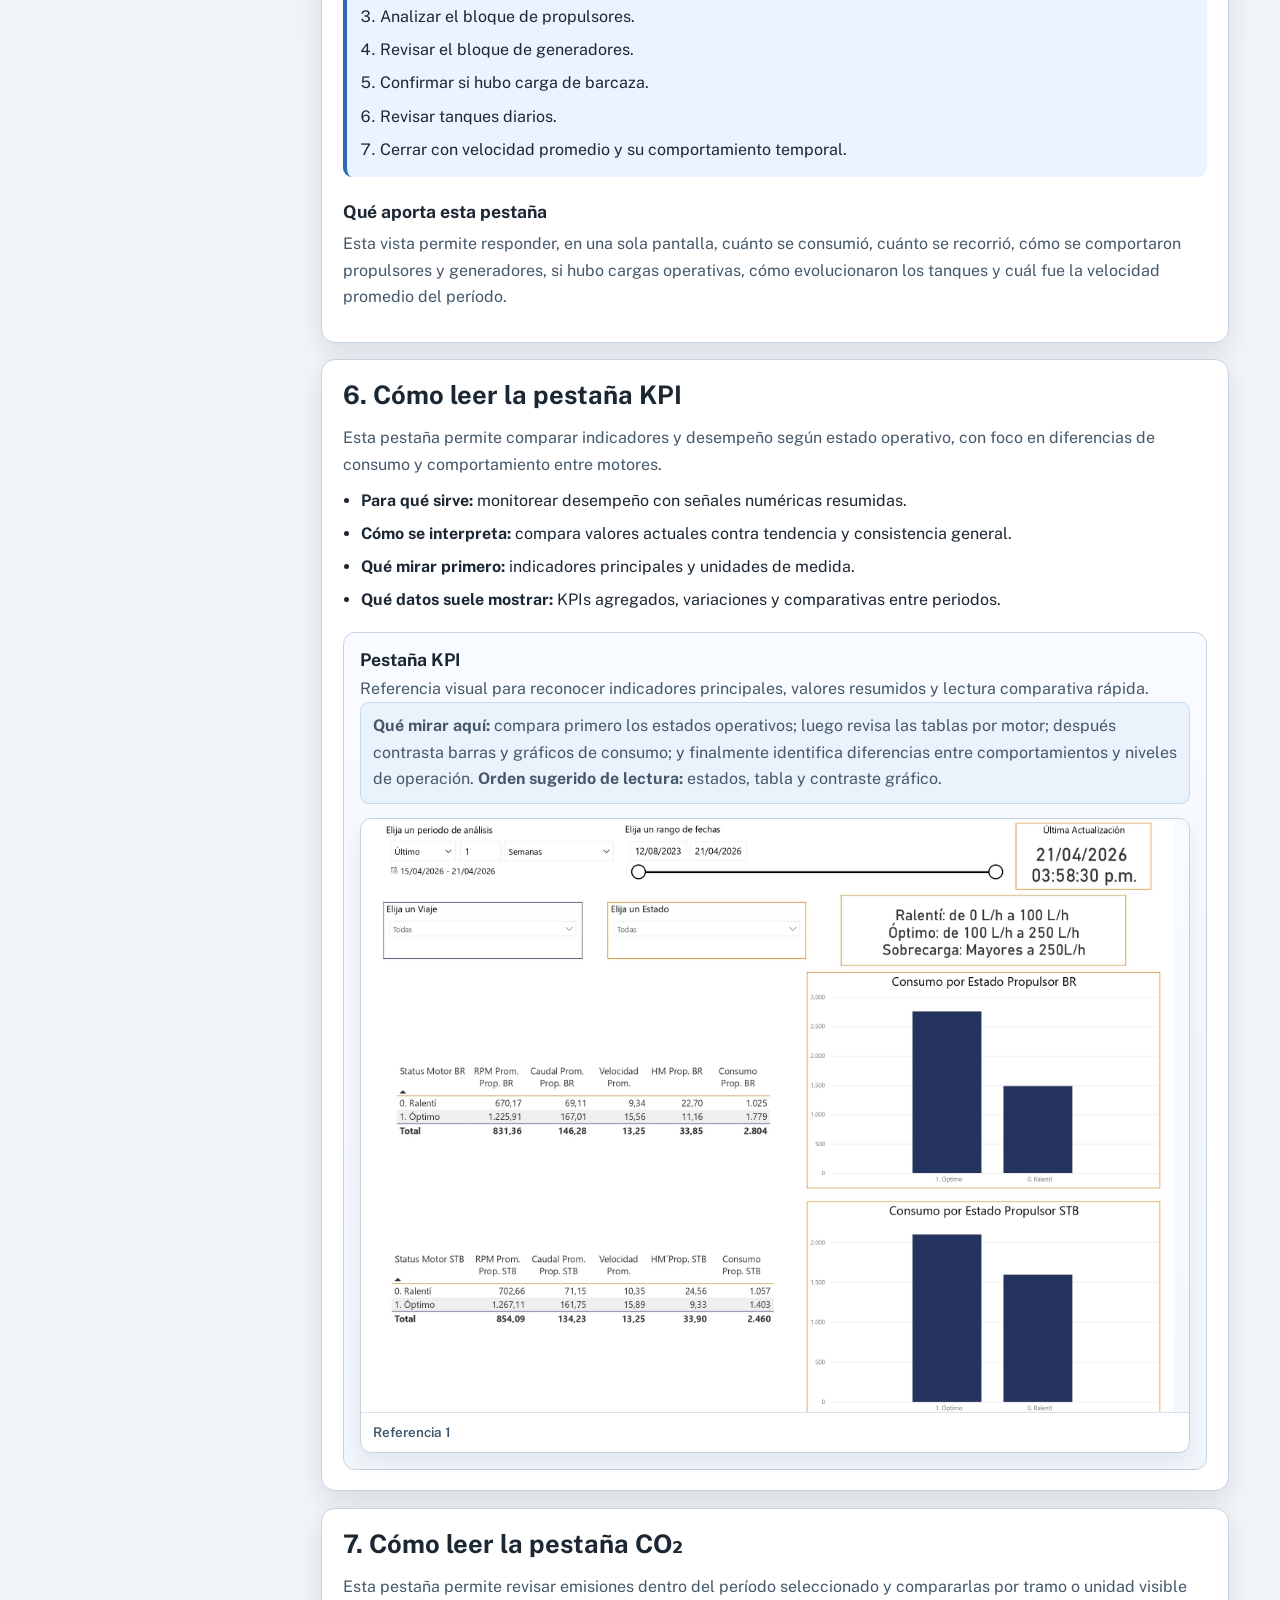
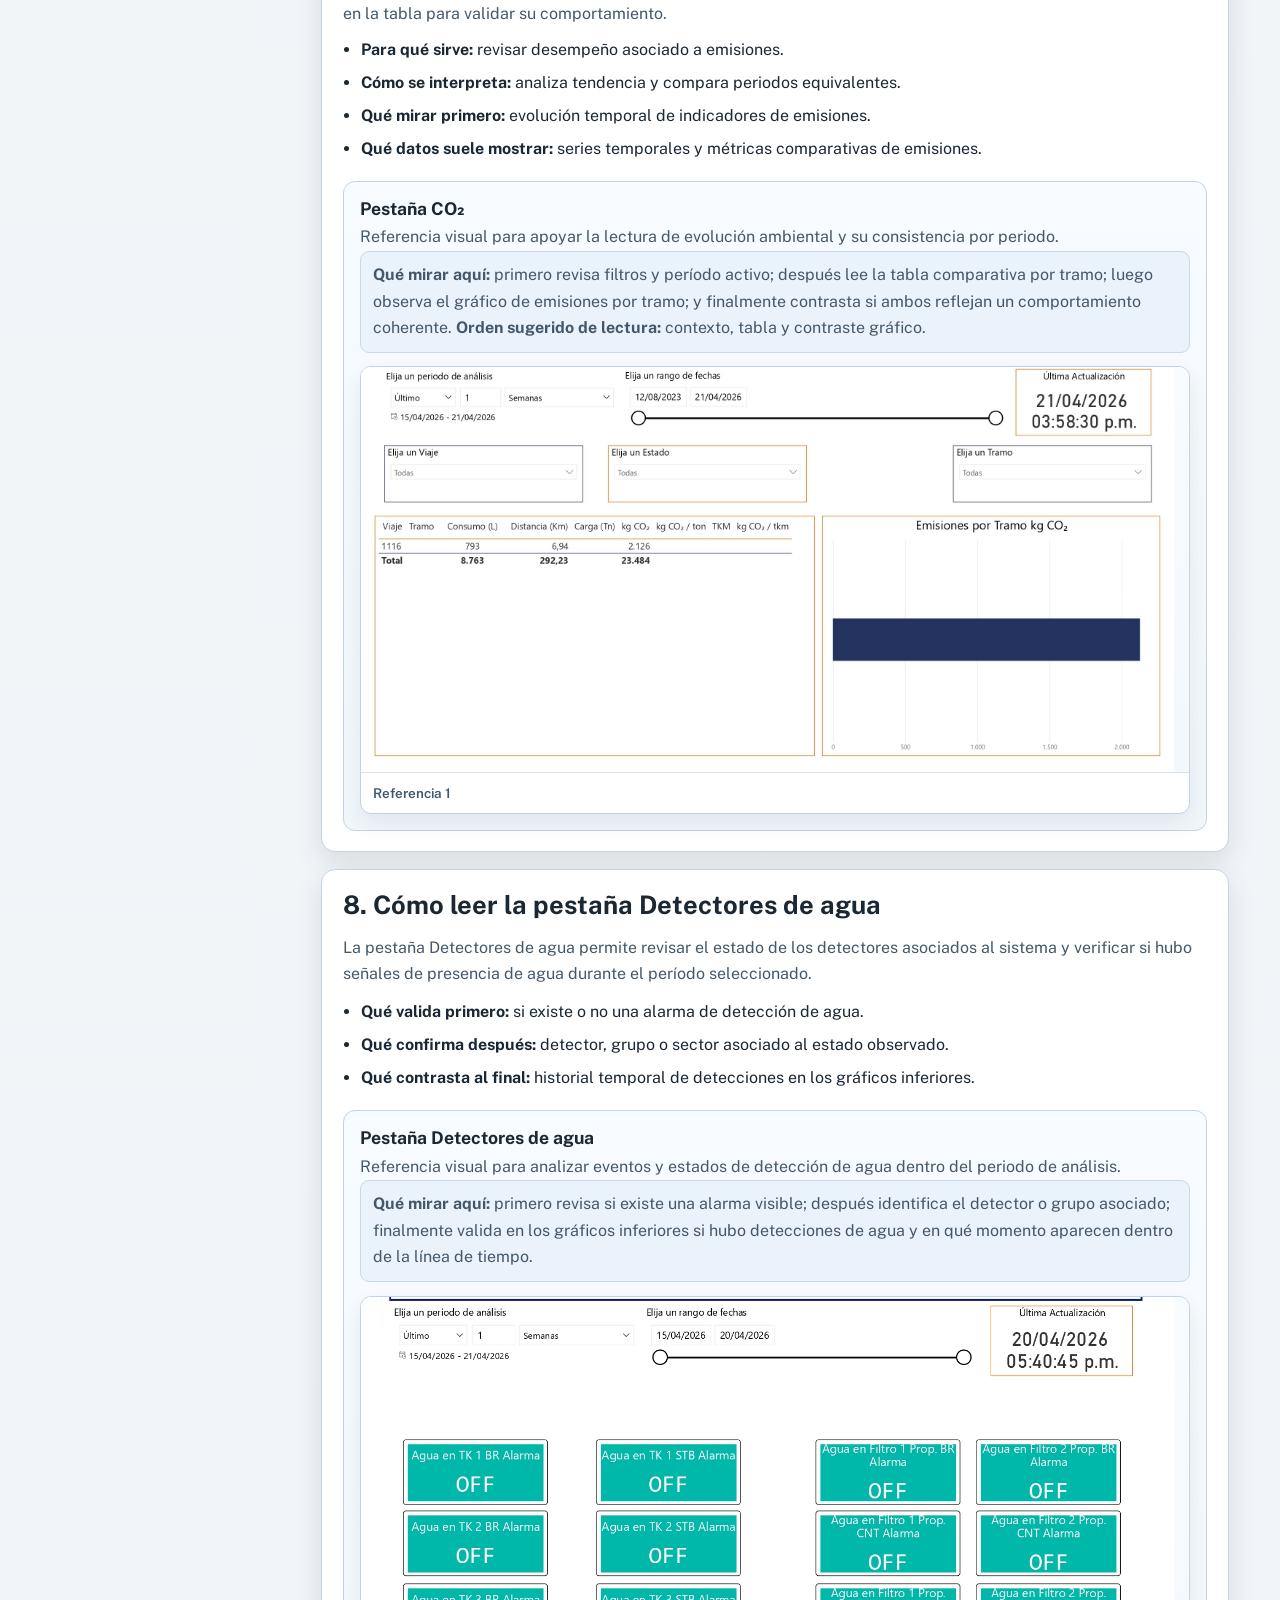
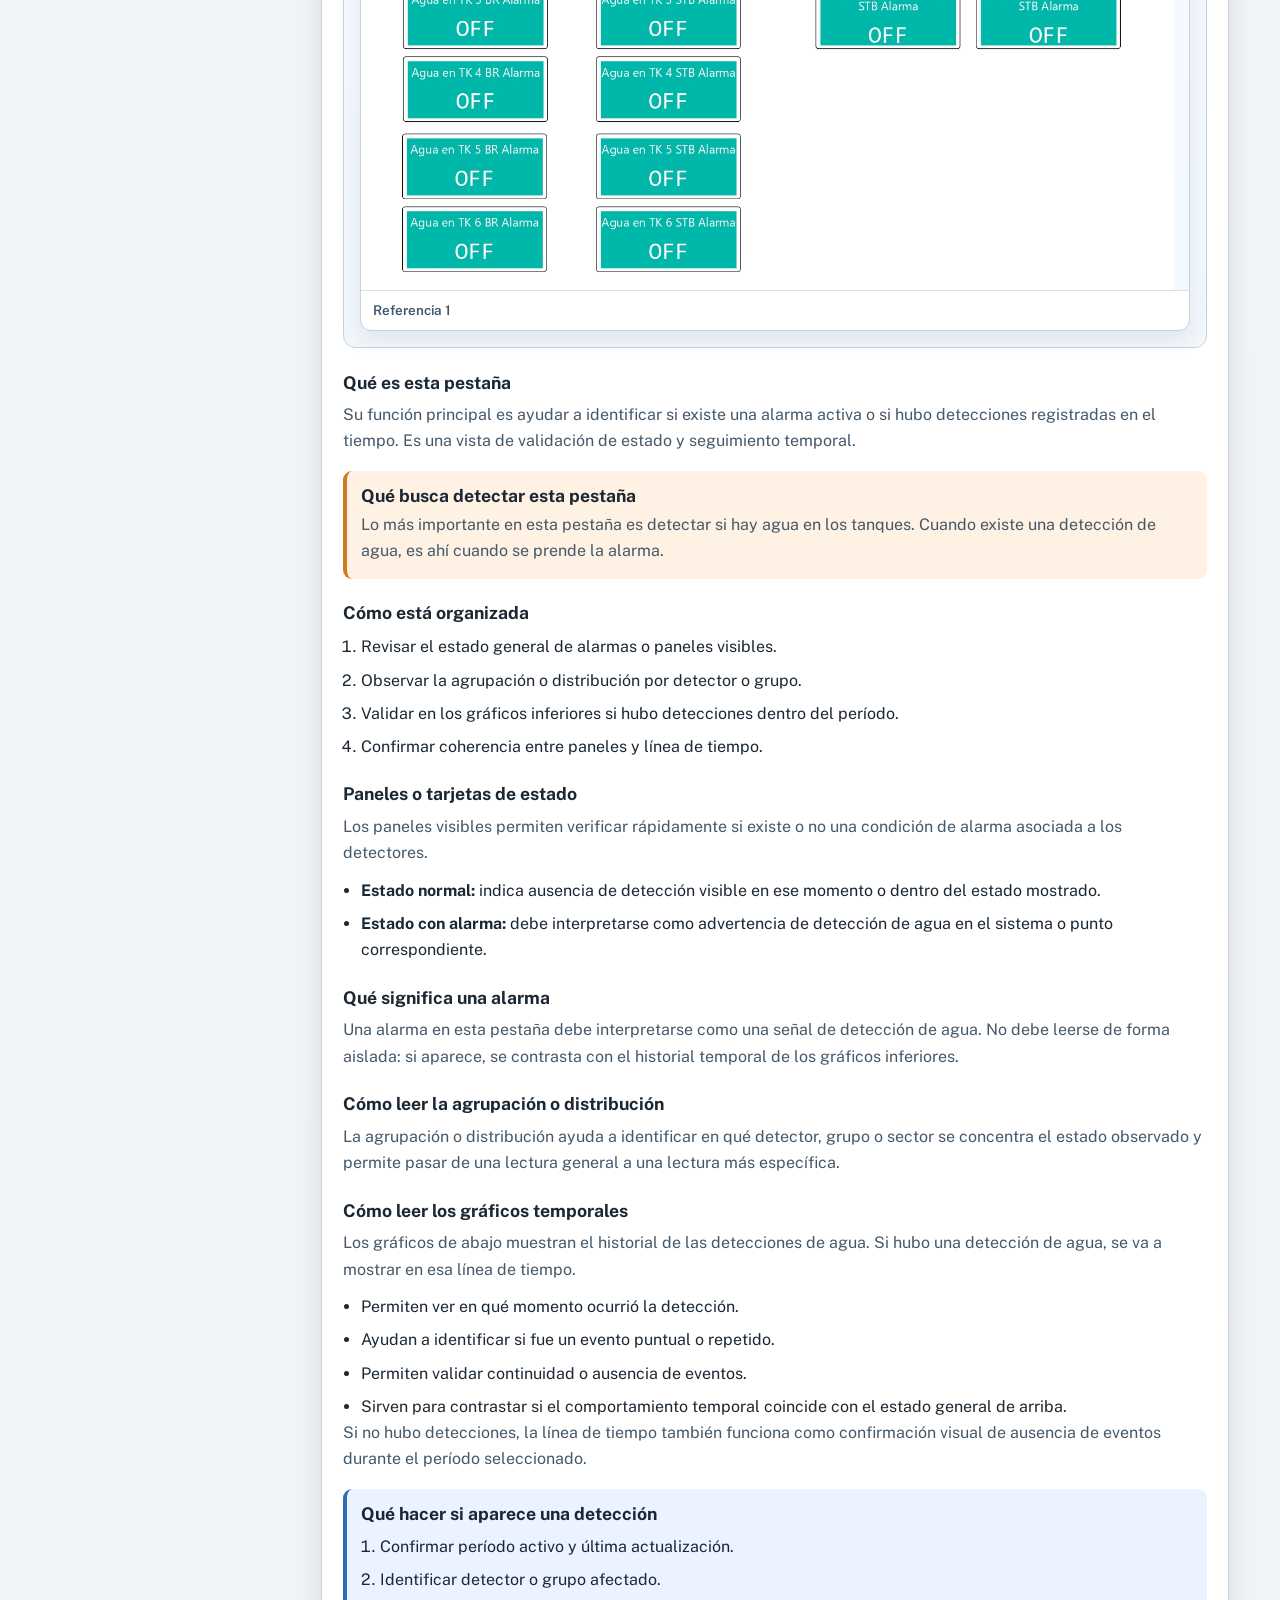
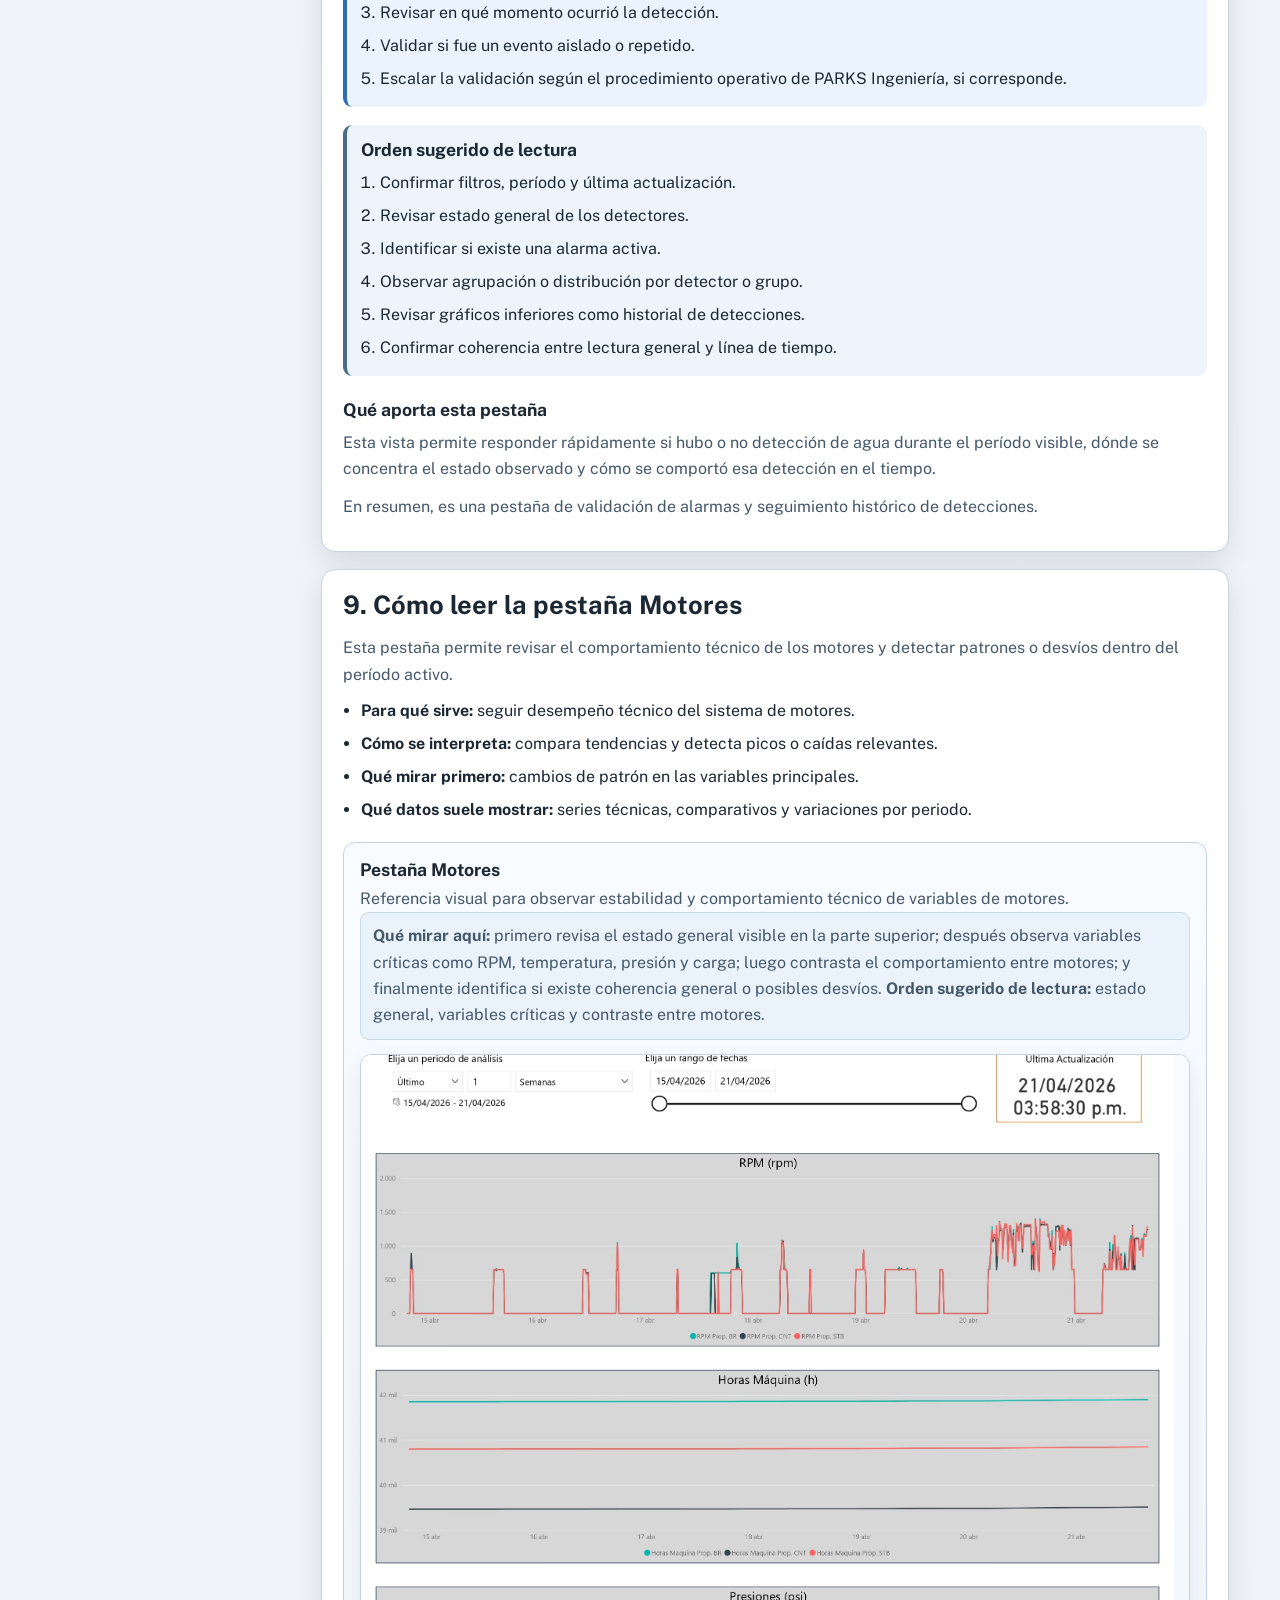
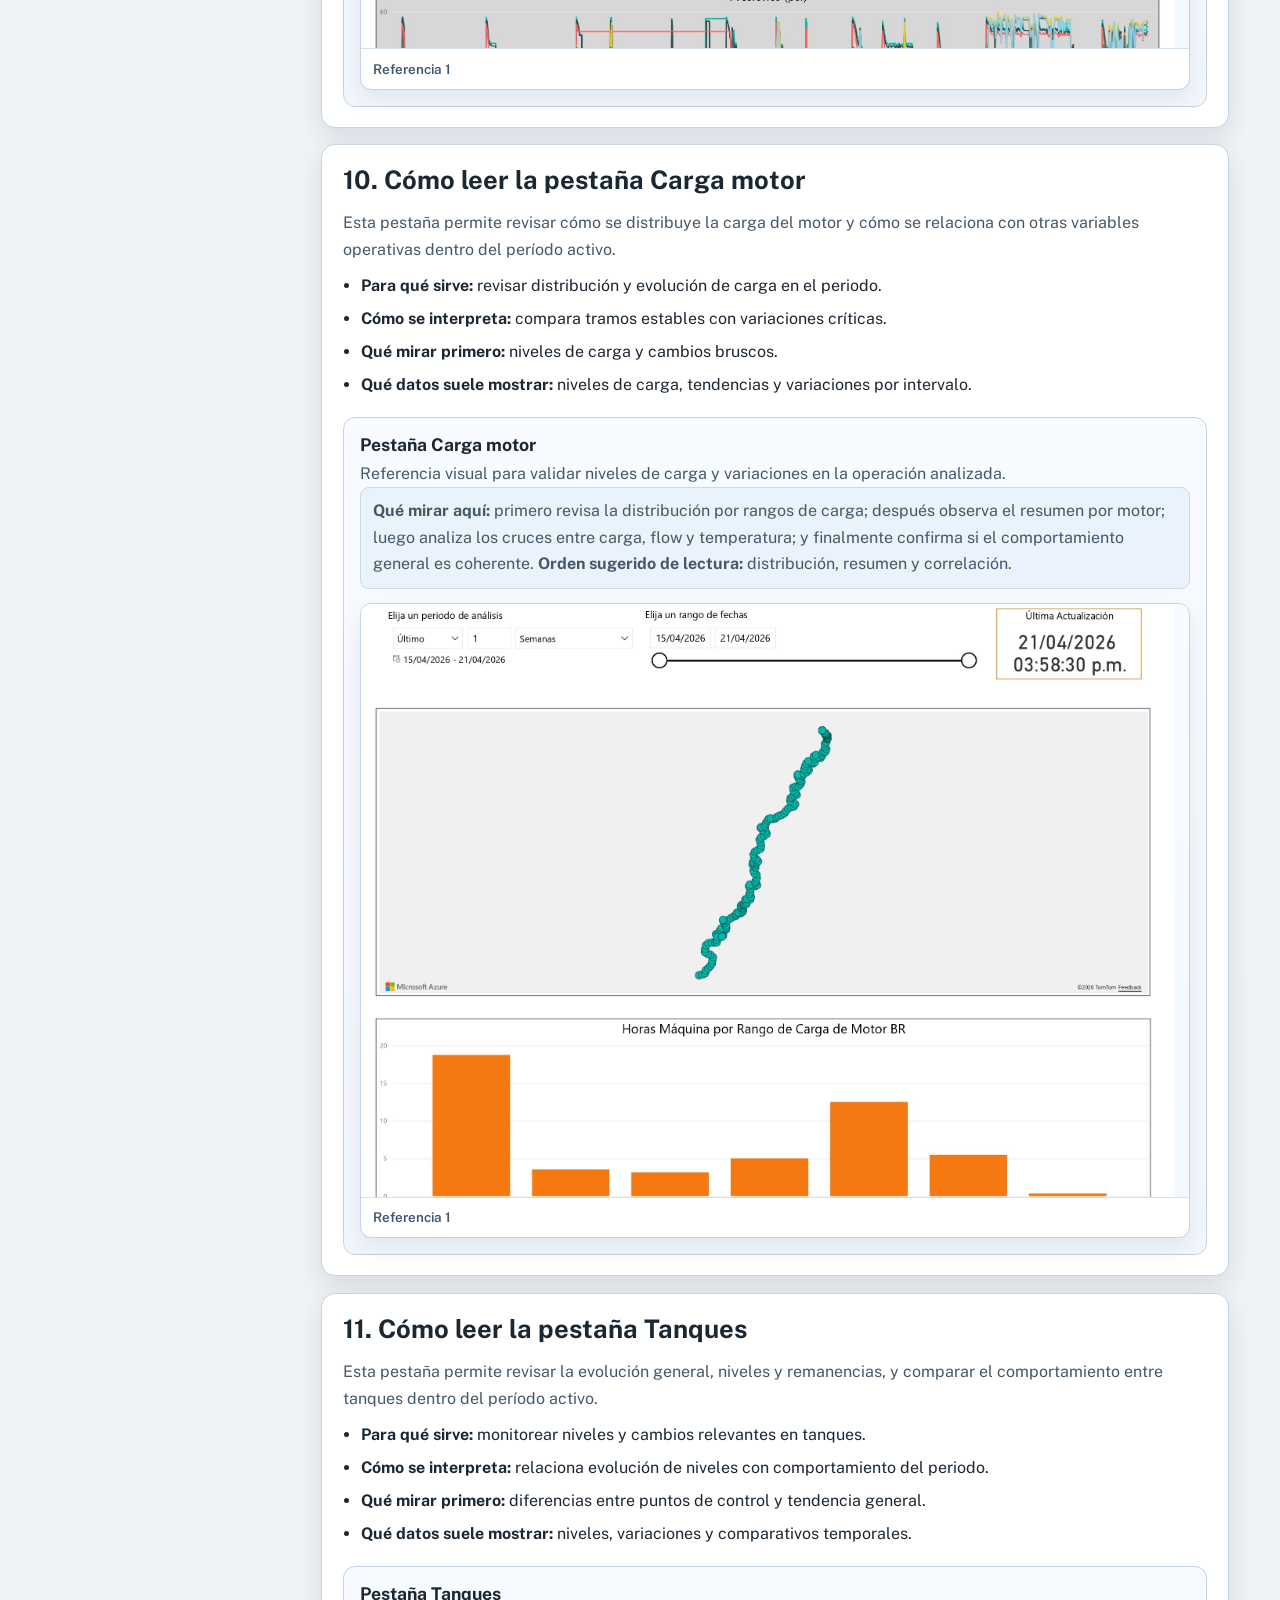
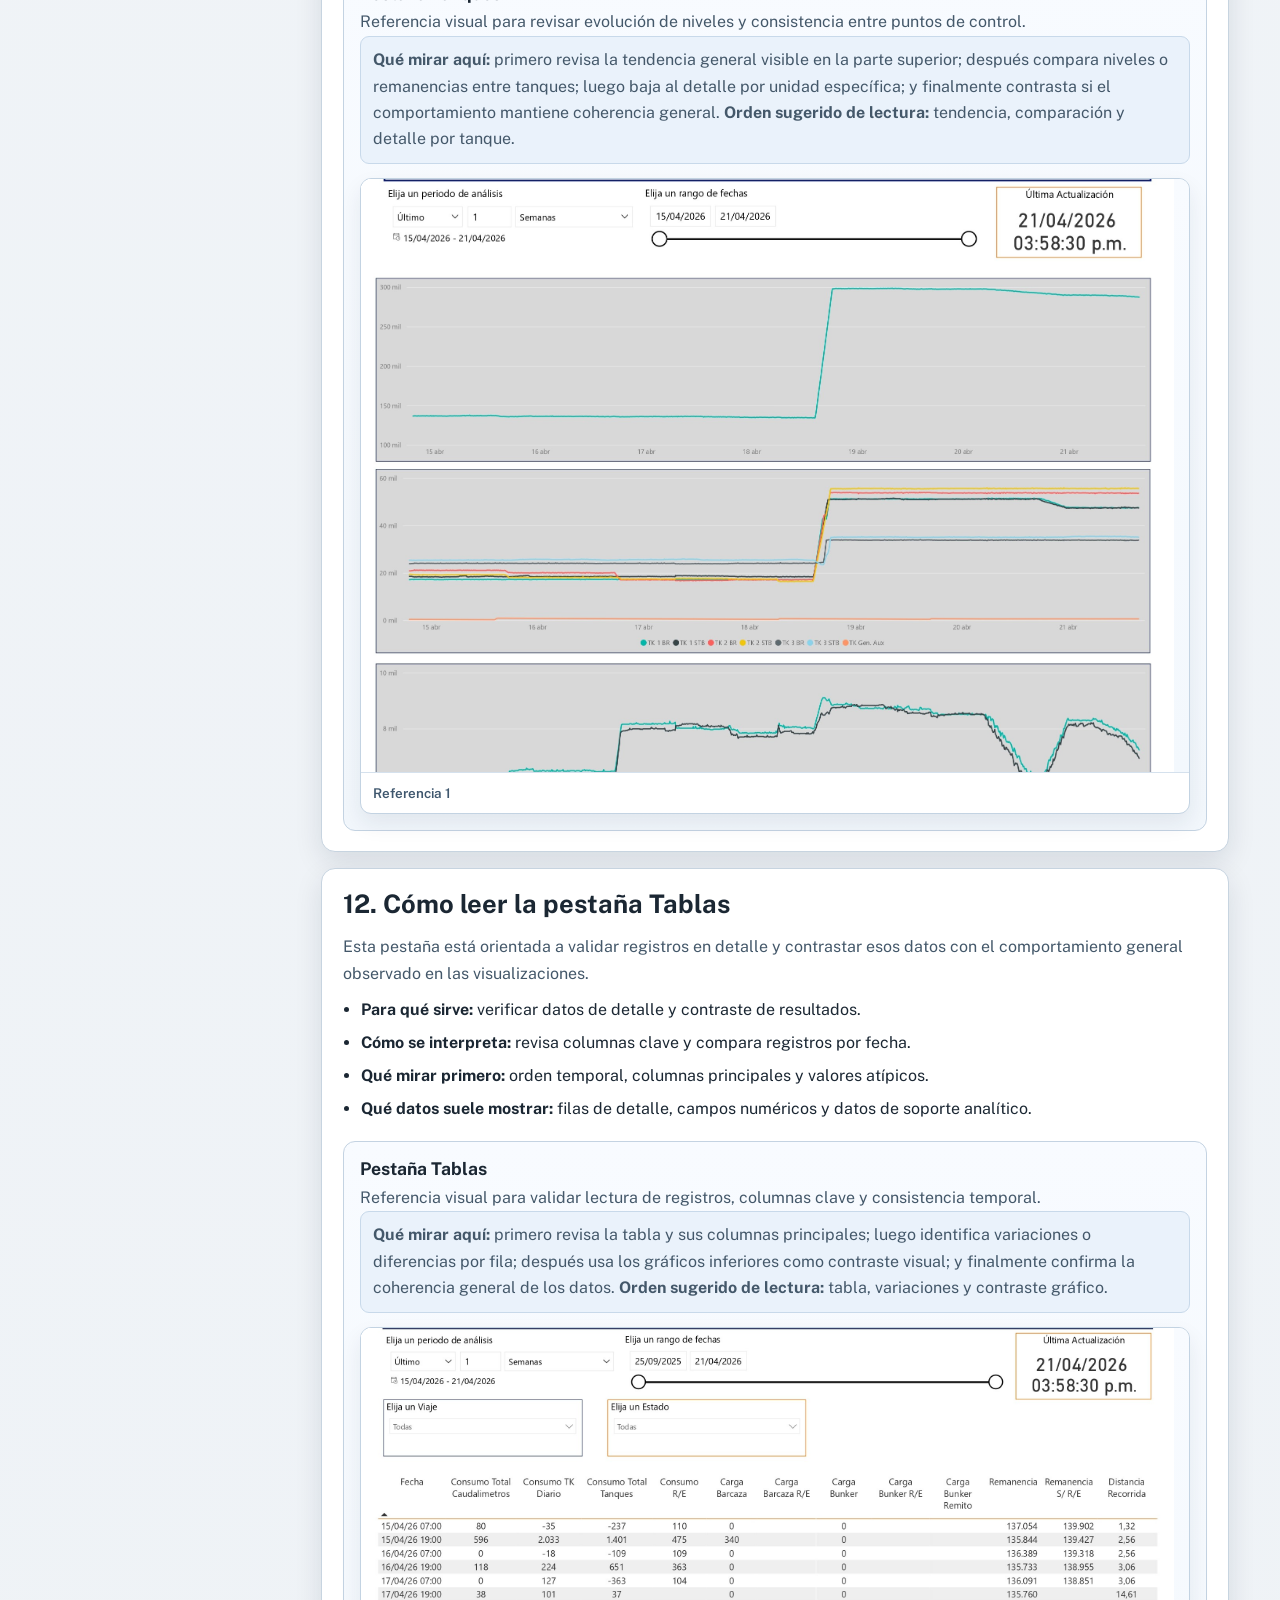
==== commit fecd44f7: "feat(manual): completar guia de Power BI y pulir interacciones" ====
--- a/power-bi.html
+++ b/power-bi.html
@@ -515,14 +515,13 @@
           <section class="content-block" id="pestana-detectores-agua">
             <h2>8. Cómo leer la pestaña Detectores de agua</h2>
             <p>
-              Esta pestaña permite revisar el estado de los detectores y validar su comportamiento dentro del período
-              seleccionado.
-            </p>
-            <ul class="bullet-list">
-              <li><strong>Para qué sirve:</strong> identificar eventos, estados y comportamiento de alertas.</li>
-              <li><strong>Cómo se interpreta:</strong> revisa ocurrencia, frecuencia y contexto temporal de eventos.</li>
-              <li><strong>Qué mirar primero:</strong> alertas activas o registros destacados del periodo.</li>
-              <li><strong>Qué datos suele mostrar:</strong> estados, eventos, recuentos y evolución temporal.</li>
+              La pestaña Detectores de agua permite revisar el estado de los detectores asociados al sistema y verificar si hubo
+              señales de presencia de agua durante el período seleccionado.
+            </p>
+            <ul class="bullet-list">
+              <li><strong>Qué valida primero:</strong> si existe o no una alarma de detección de agua.</li>
+              <li><strong>Qué confirma después:</strong> detector, grupo o sector asociado al estado observado.</li>
+              <li><strong>Qué contrasta al final:</strong> historial temporal de detecciones en los gráficos inferiores.</li>
             </ul>
 
             <section class="visual-guide-block" aria-label="Bloque visual de pestaña Detectores de agua">
@@ -530,7 +529,7 @@
                 <h3>Pestaña Detectores de agua</h3>
                 <p>Referencia visual para analizar eventos y estados de detección de agua dentro del periodo de análisis.</p>
               </header>
-              <p class="visual-guide-focus"><strong>Qué mirar aquí:</strong> primero revisa el estado de alarmas o paneles visibles; después observa la distribución o agrupación por detector o grupo; luego valida el comportamiento temporal en los gráficos; y finalmente confirma si existe coherencia entre el estado visible y su evolución en el tiempo. <strong>Orden sugerido de lectura:</strong> estado, agrupación y validación temporal.</p>
+              <p class="visual-guide-focus"><strong>Qué mirar aquí:</strong> primero revisa si existe una alarma visible; después identifica el detector o grupo asociado; finalmente valida en los gráficos inferiores si hubo detecciones de agua y en qué momento aparecen dentro de la línea de tiempo.</p>
               <div class="visual-slots visual-slots-single">
                 <figure class="visual-slot" data-visual-slot>
                   <div class="visual-media-frame"><img src="assets/power-bi/08-detectores-de-agua/pestana_detectores.png" alt="Referencia visual de pestaña Detectores de agua" loading="eager" onload="this.closest('[data-visual-slot]').classList.add('is-loaded')" onerror="this.closest('[data-visual-slot]').classList.remove('is-loaded')">
@@ -543,6 +542,96 @@
                   </figure>
               </div>
             </section>
+
+            <h3>Qué es esta pestaña</h3>
+            <p>
+              Su función principal es ayudar a identificar si existe una alarma activa o si hubo detecciones registradas en el
+              tiempo. Es una vista de validación de estado y seguimiento temporal.
+            </p>
+
+            <div class="callout callout-warn">
+              <h3>Qué busca detectar esta pestaña</h3>
+              <p>
+                Lo más importante en esta pestaña es detectar si hay agua en los tanques. Cuando existe una detección de agua, es
+                ahí cuando se prende la alarma.
+              </p>
+            </div>
+
+            <h3>Cómo está organizada</h3>
+            <ol class="bullet-list">
+              <li>Revisar el estado general de alarmas o paneles visibles.</li>
+              <li>Observar la agrupación o distribución por detector o grupo.</li>
+              <li>Validar en los gráficos inferiores si hubo detecciones dentro del período.</li>
+              <li>Confirmar coherencia entre paneles y línea de tiempo.</li>
+            </ol>
+
+            <h3>Paneles o tarjetas de estado</h3>
+            <p>
+              Los paneles visibles permiten verificar rápidamente si existe o no una condición de alarma asociada a los
+              detectores.
+            </p>
+            <ul class="bullet-list">
+              <li><strong>Estado normal:</strong> indica ausencia de detección visible en ese momento o dentro del estado mostrado.</li>
+              <li><strong>Estado con alarma:</strong> debe interpretarse como advertencia de detección de agua en el sistema o punto correspondiente.</li>
+            </ul>
+
+            <h3>Qué significa una alarma</h3>
+            <p>
+              Una alarma en esta pestaña debe interpretarse como una señal de detección de agua. No debe leerse de forma aislada:
+              si aparece, se contrasta con el historial temporal de los gráficos inferiores.
+            </p>
+
+            <h3>Cómo leer la agrupación o distribución</h3>
+            <p>
+              La agrupación o distribución ayuda a identificar en qué detector, grupo o sector se concentra el estado observado y
+              permite pasar de una lectura general a una lectura más específica.
+            </p>
+
+            <h3>Cómo leer los gráficos temporales</h3>
+            <p>
+              Los gráficos de abajo muestran el historial de las detecciones de agua. Si hubo una detección de agua, se va a
+              mostrar en esa línea de tiempo.
+            </p>
+            <ul class="bullet-list">
+              <li>Permiten ver en qué momento ocurrió la detección.</li>
+              <li>Ayudan a identificar si fue un evento puntual o repetido.</li>
+              <li>Permiten validar continuidad o ausencia de eventos.</li>
+              <li>Sirven para contrastar si el comportamiento temporal coincide con el estado general de arriba.</li>
+            </ul>
+            <p>
+              Si no hubo detecciones, la línea de tiempo también funciona como confirmación visual de ausencia de eventos durante
+              el período seleccionado.
+            </p>
+
+            <div class="callout callout-tech">
+              <h3>Qué hacer si aparece una detección</h3>
+              <ol class="bullet-list">
+                <li>Confirmar período activo y última actualización.</li>
+                <li>Identificar detector o grupo afectado.</li>
+                <li>Revisar en qué momento ocurrió la detección.</li>
+                <li>Validar si fue un evento aislado o repetido.</li>
+                <li>Escalar la validación según el procedimiento operativo de PARKS Ingeniería, si corresponde.</li>
+              </ol>
+            </div>
+
+            <div class="callout callout-focus">
+              <h3>Orden sugerido de lectura</h3>
+              <ol class="bullet-list">
+                <li>Confirmar filtros, período y última actualización.</li>
+                <li>Revisar estado general de los detectores.</li>
+                <li>Identificar si existe una alarma activa.</li>
+                <li>Observar agrupación o distribución por detector o grupo.</li>
+                <li>Revisar gráficos inferiores como historial de detecciones.</li>
+                <li>Confirmar coherencia entre lectura general y línea de tiempo.</li>
+              </ol>
+            </div>
+
+            <h3>Qué aporta esta pestaña</h3>
+            <p>
+              Esta vista permite responder rápidamente si hubo o no detección de agua durante el período visible, dónde se
+              concentra el estado observado y cómo se comportó esa detección en el tiempo.
+            </p>
+            <p>En resumen, es una pestaña de validación de alarmas y seguimiento histórico de detecciones.</p>
           </section>
 
           <section class="content-block" id="pestana-motores">
--- a/styles.css
+++ b/styles.css
@@ -1050,42 +1050,50 @@
   margin-top: 0.45rem;
 }
 
-#pestana-basico > h3 {
+#pestana-basico > h3,
+#pestana-detectores-agua > h3 {
   margin-top: 1.45rem;
   margin-bottom: 0.5rem;
   line-height: 1.28;
 }
 
-#pestana-basico > p {
+#pestana-basico > p,
+#pestana-detectores-agua > p {
   margin-bottom: 0.7rem;
 }
 
-#pestana-basico .visual-guide-block {
+#pestana-basico .visual-guide-block,
+#pestana-detectores-agua .visual-guide-block {
   margin-bottom: 1.2rem;
 }
 
-#pestana-basico .callout {
+#pestana-basico .callout,
+#pestana-detectores-agua .callout {
   margin-top: 1rem;
   margin-bottom: 1.1rem;
 }
 
-#pestana-basico .module-grid {
+#pestana-basico .module-grid,
+#pestana-detectores-agua .module-grid {
   grid-template-columns: repeat(auto-fit, minmax(280px, 1fr));
   gap: 1rem;
   align-items: start;
 }
 
-#pestana-basico .module-card {
+#pestana-basico .module-card,
+#pestana-detectores-agua .module-card {
   padding: 1rem 1.05rem;
   min-height: 0;
 }
 
-#pestana-basico .module-card h4 {
+#pestana-basico .module-card h4,
+#pestana-detectores-agua .module-card h4 {
   margin: 0 0 0.4rem;
   line-height: 1.3;
 }
 
-#pestana-basico .module-card p {
+#pestana-basico .module-card p,
+#pestana-detectores-agua .module-card p {
   margin: 0.35rem 0 0;
 }
 
@@ -1145,7 +1153,7 @@
   background: linear-gradient(180deg, #f8fbff 0%, #f3f8fd 100%);
   border-bottom: 1px solid #d5e1ed;
   scrollbar-gutter: stable;
-  overscroll-behavior: contain;
+  overscroll-behavior: auto;
   -webkit-overflow-scrolling: touch;
 }
 
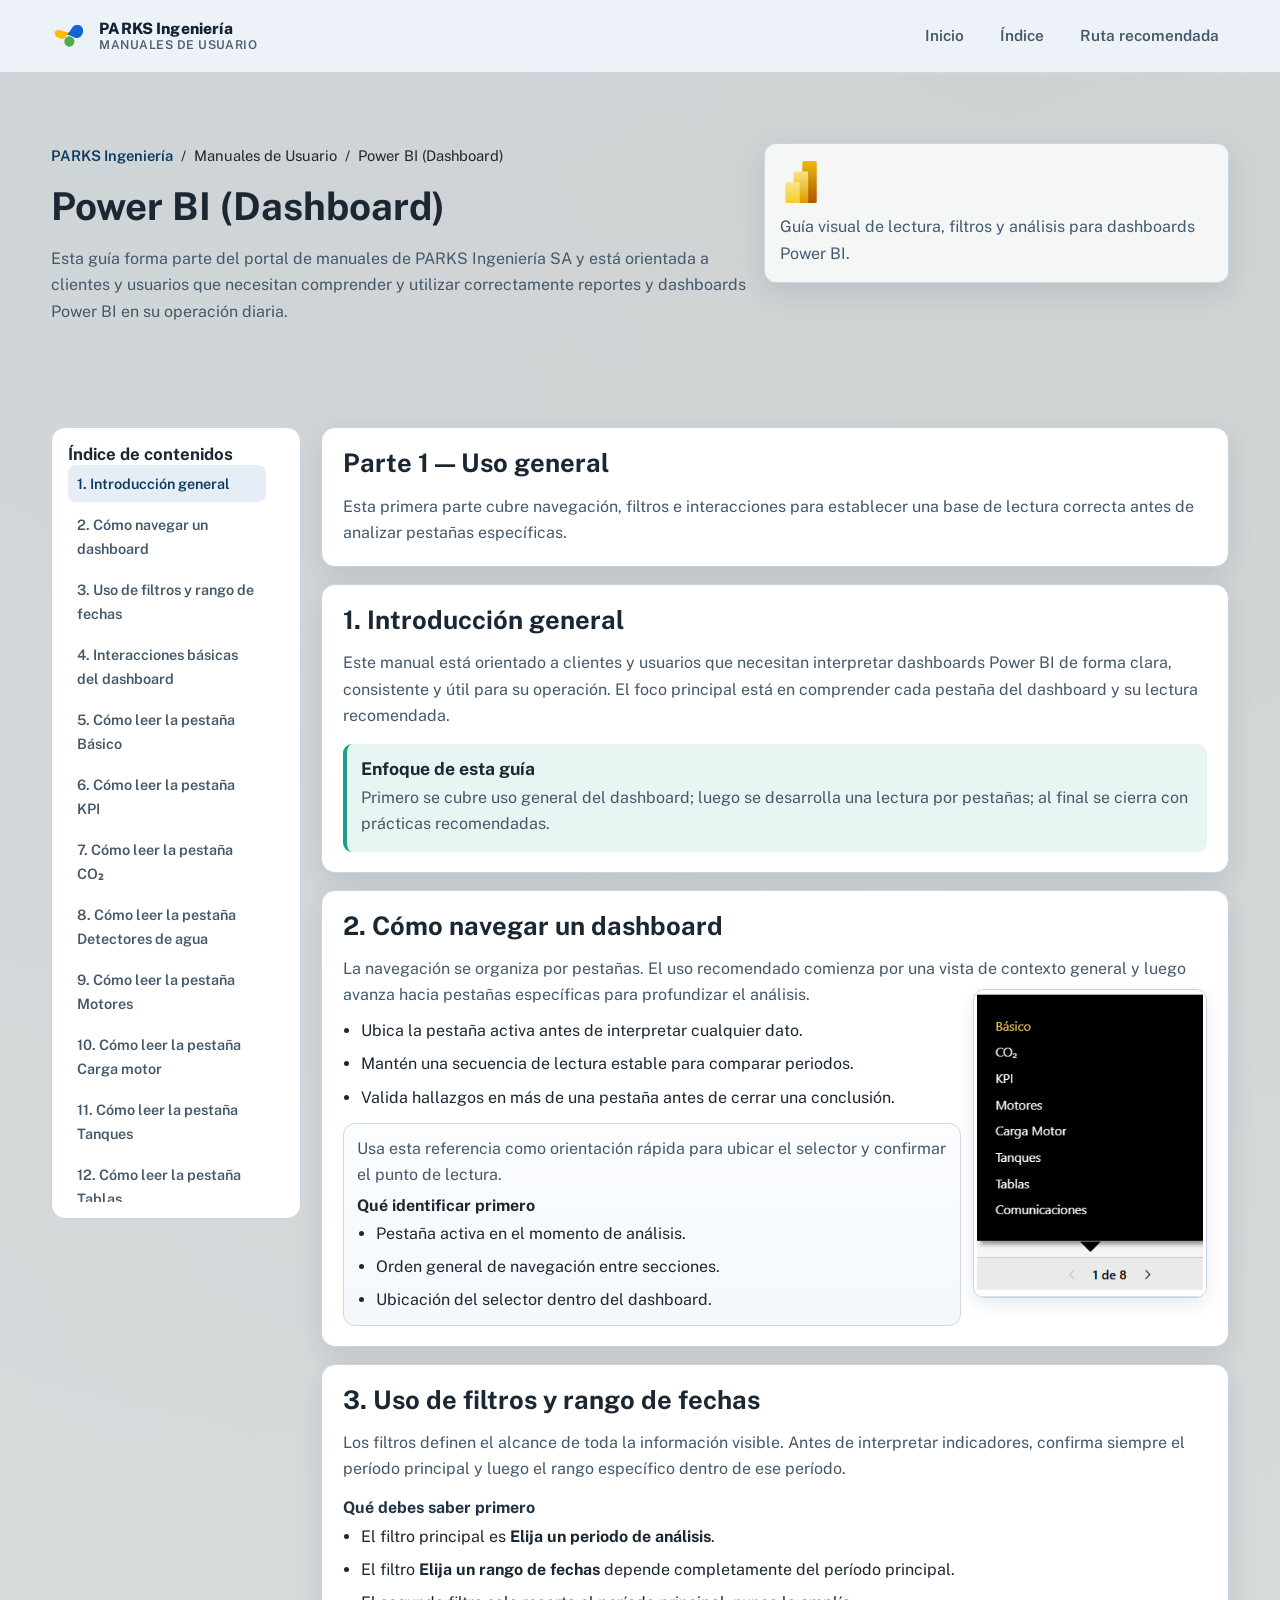
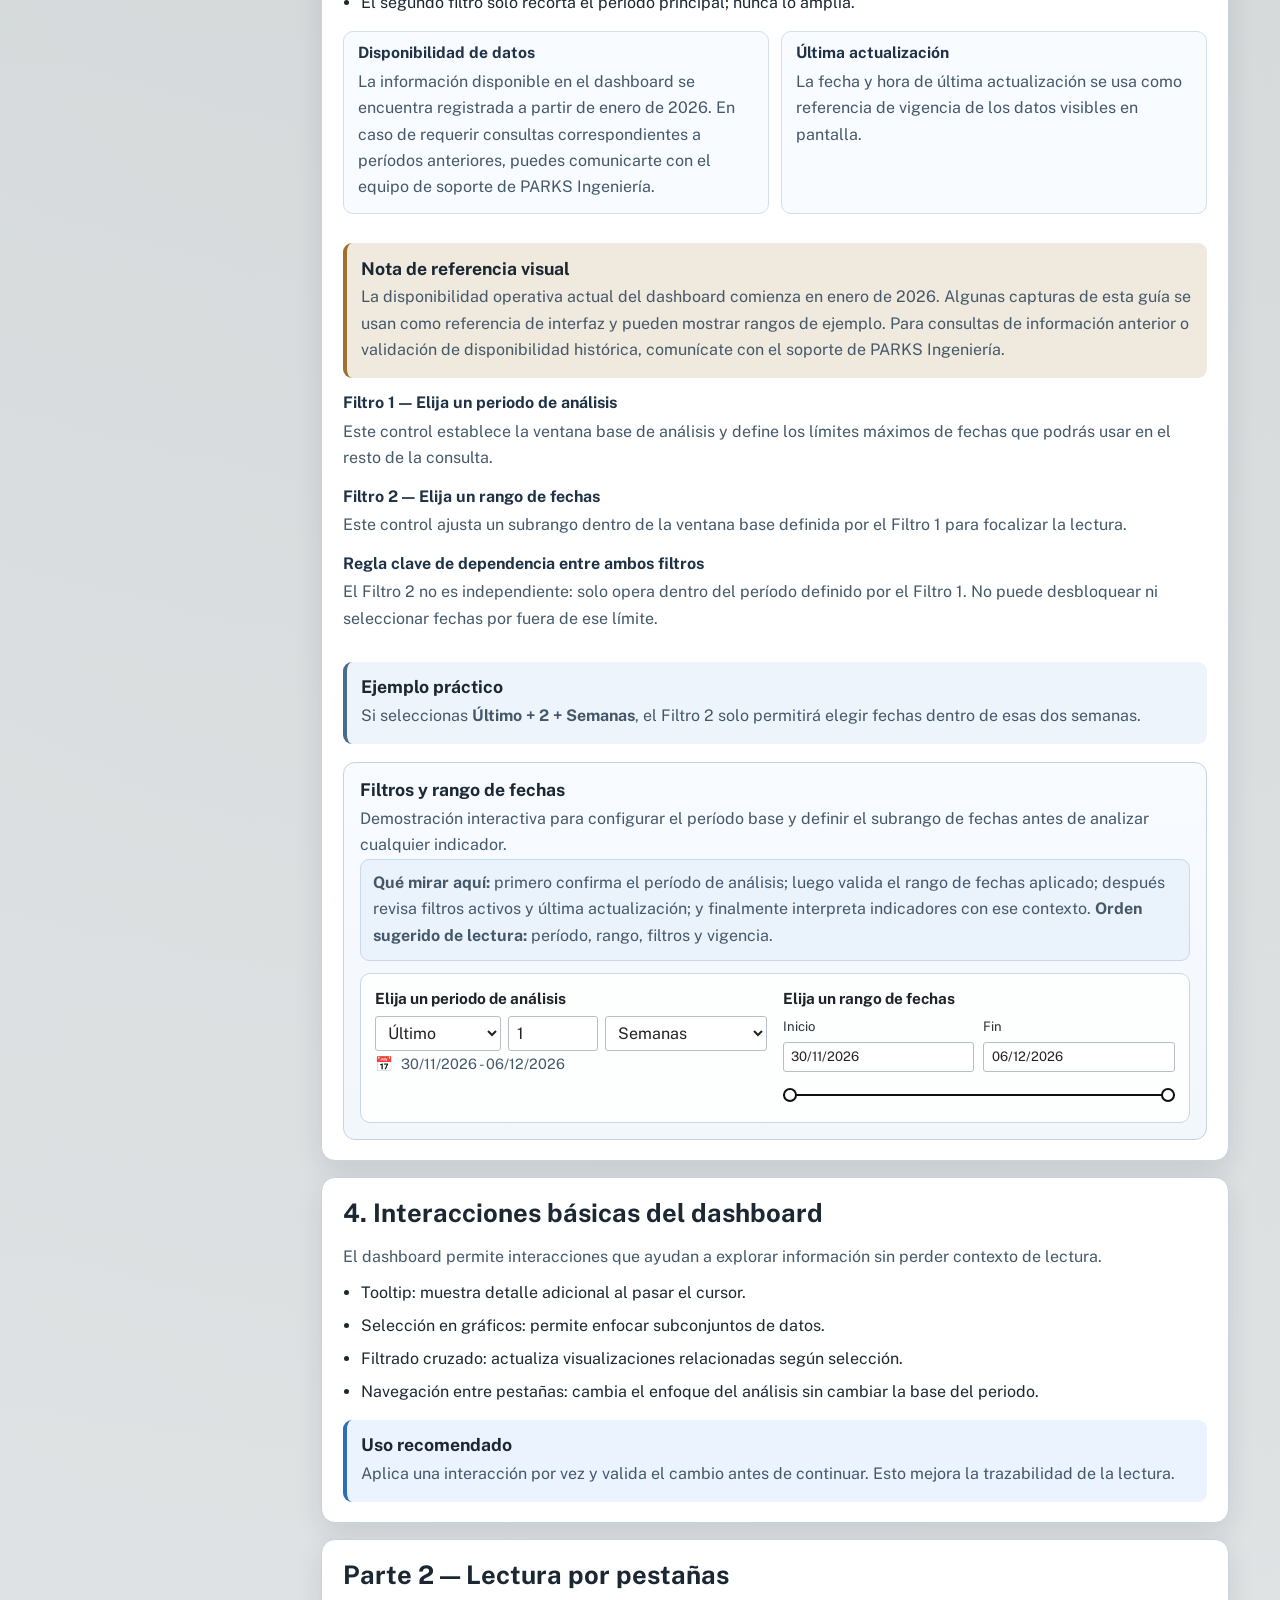
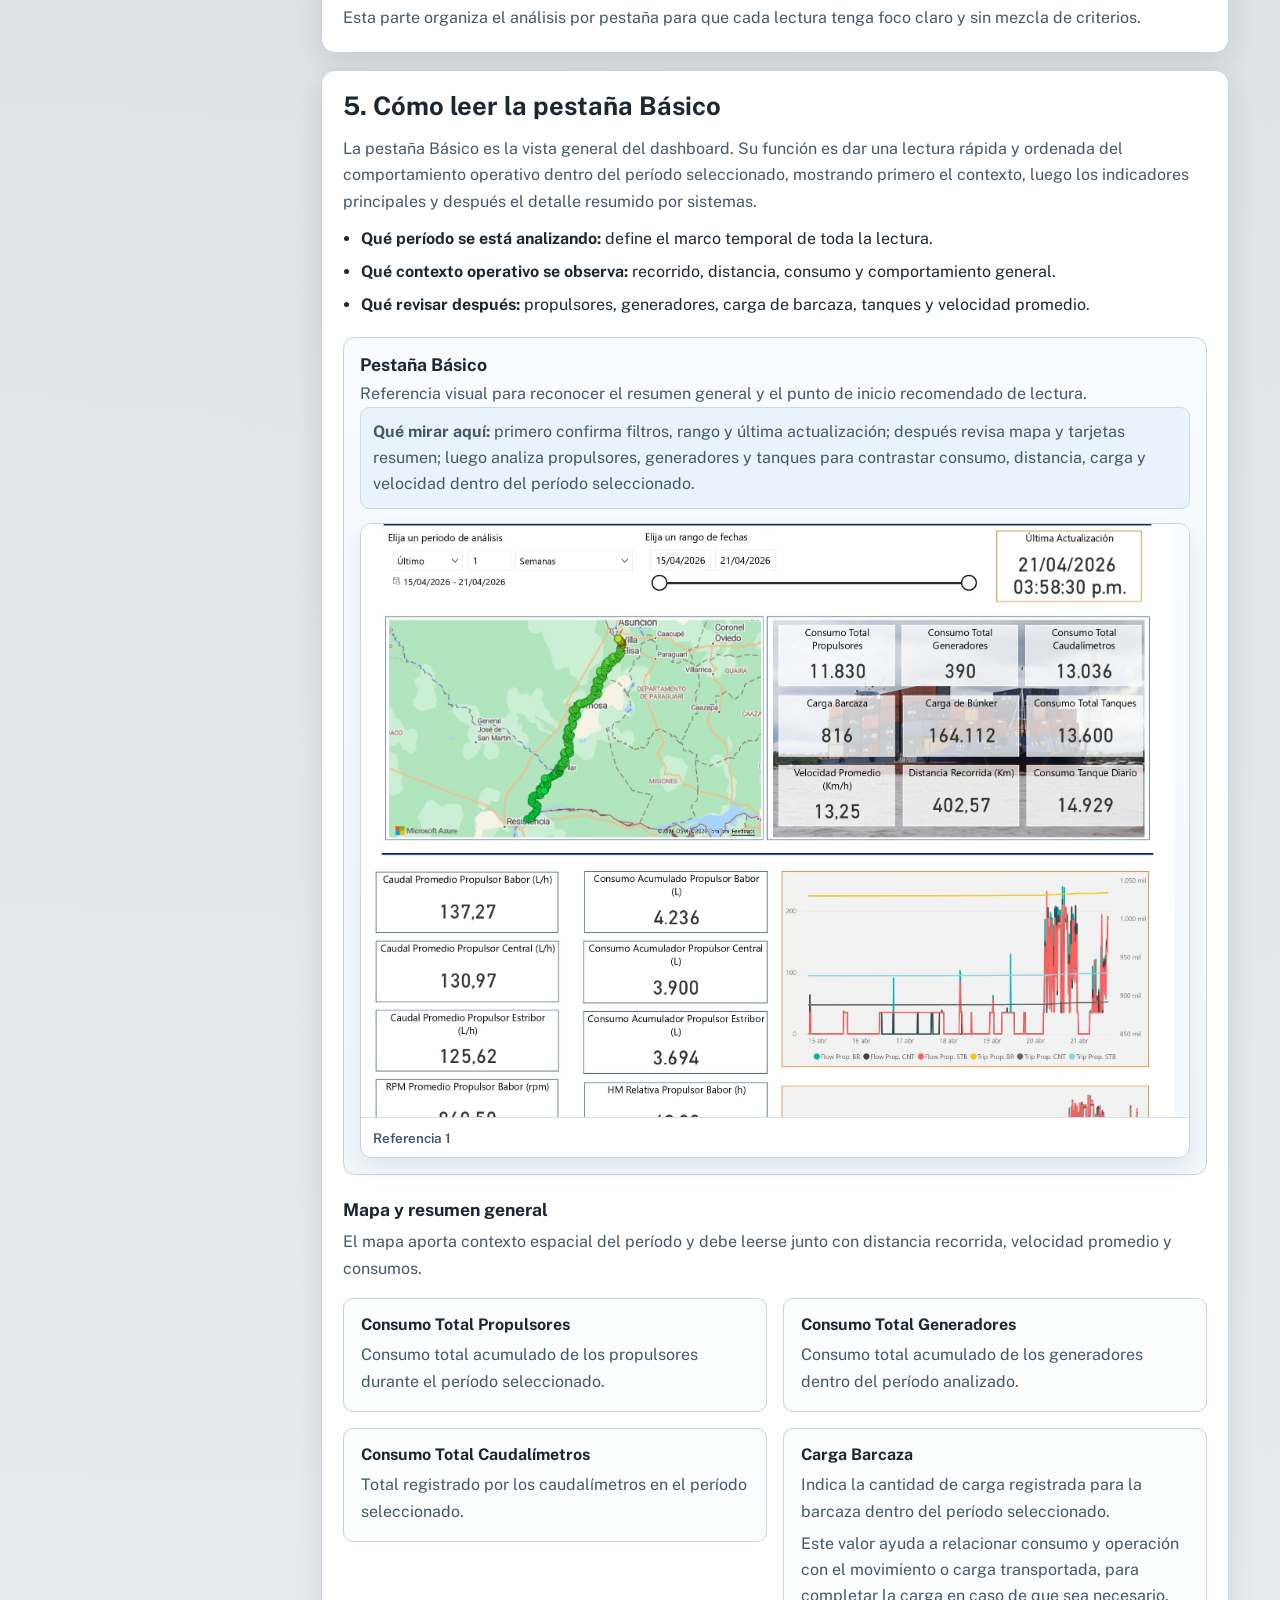
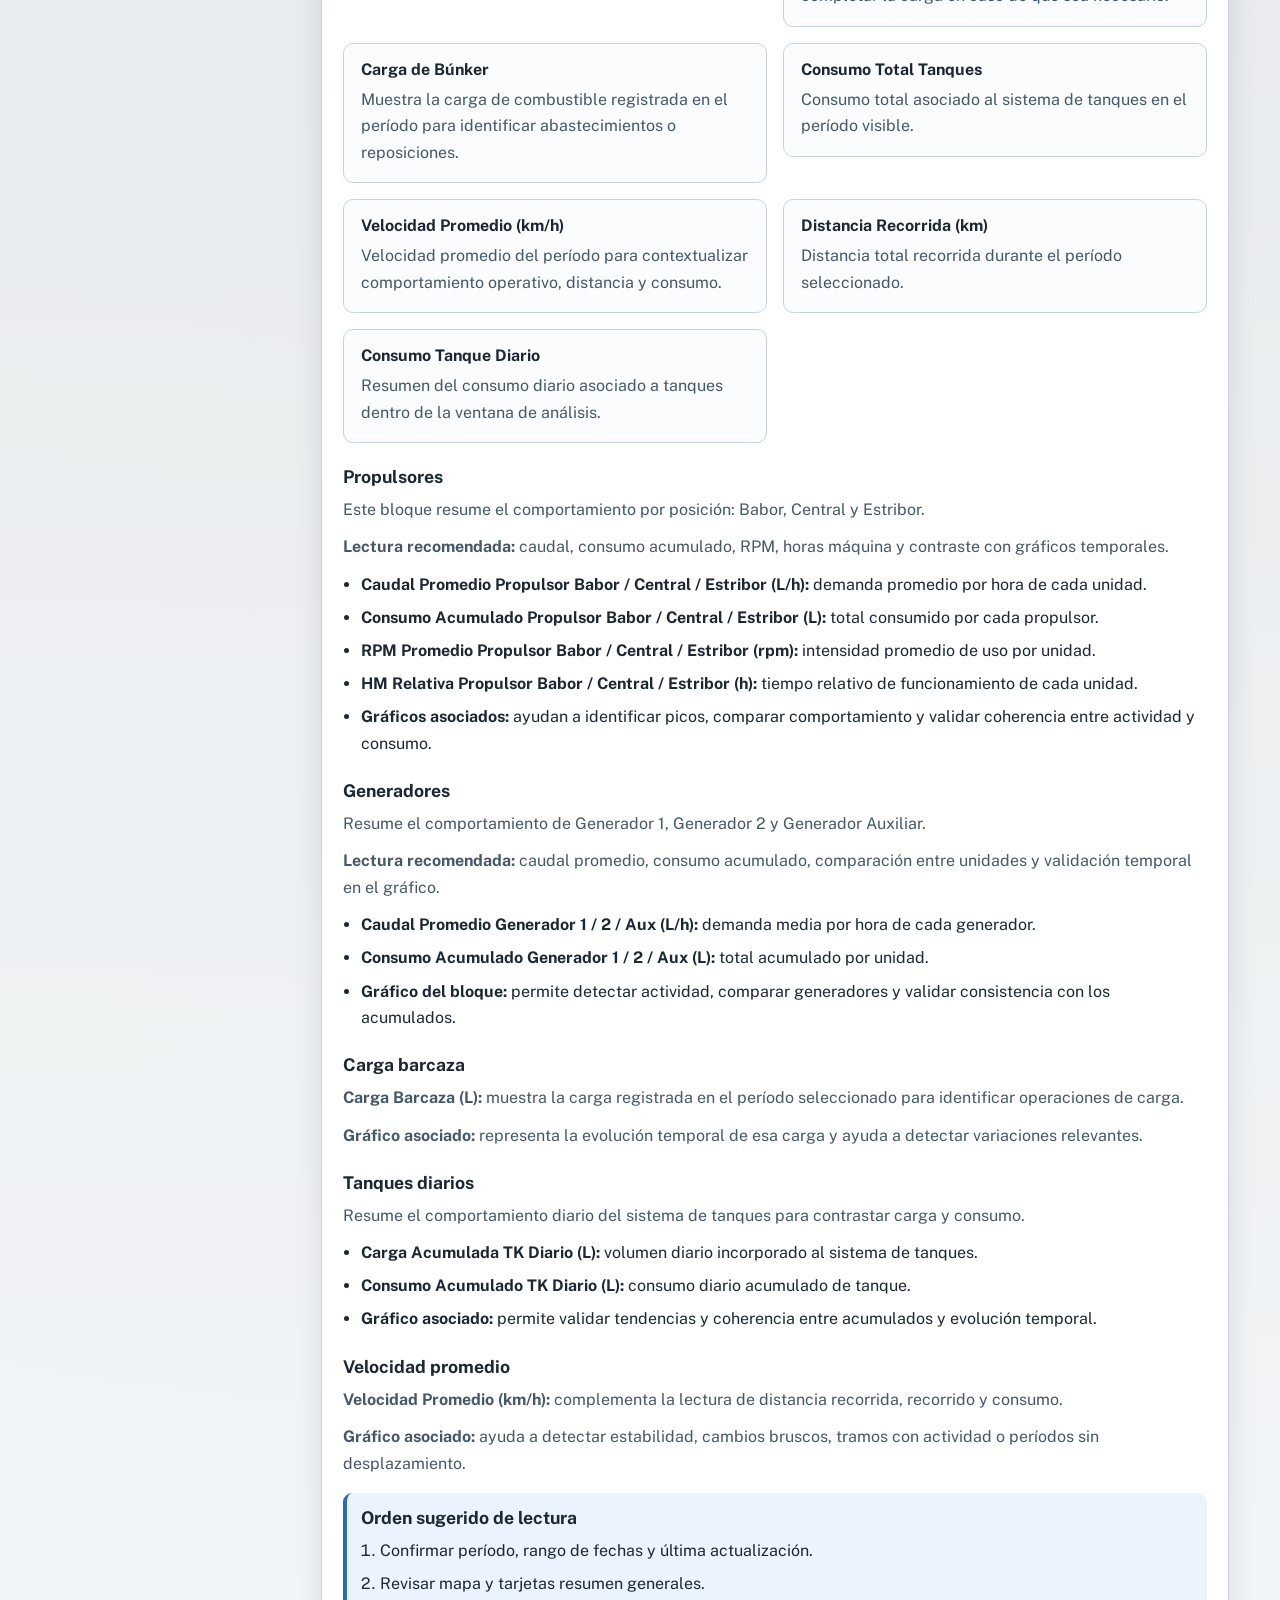
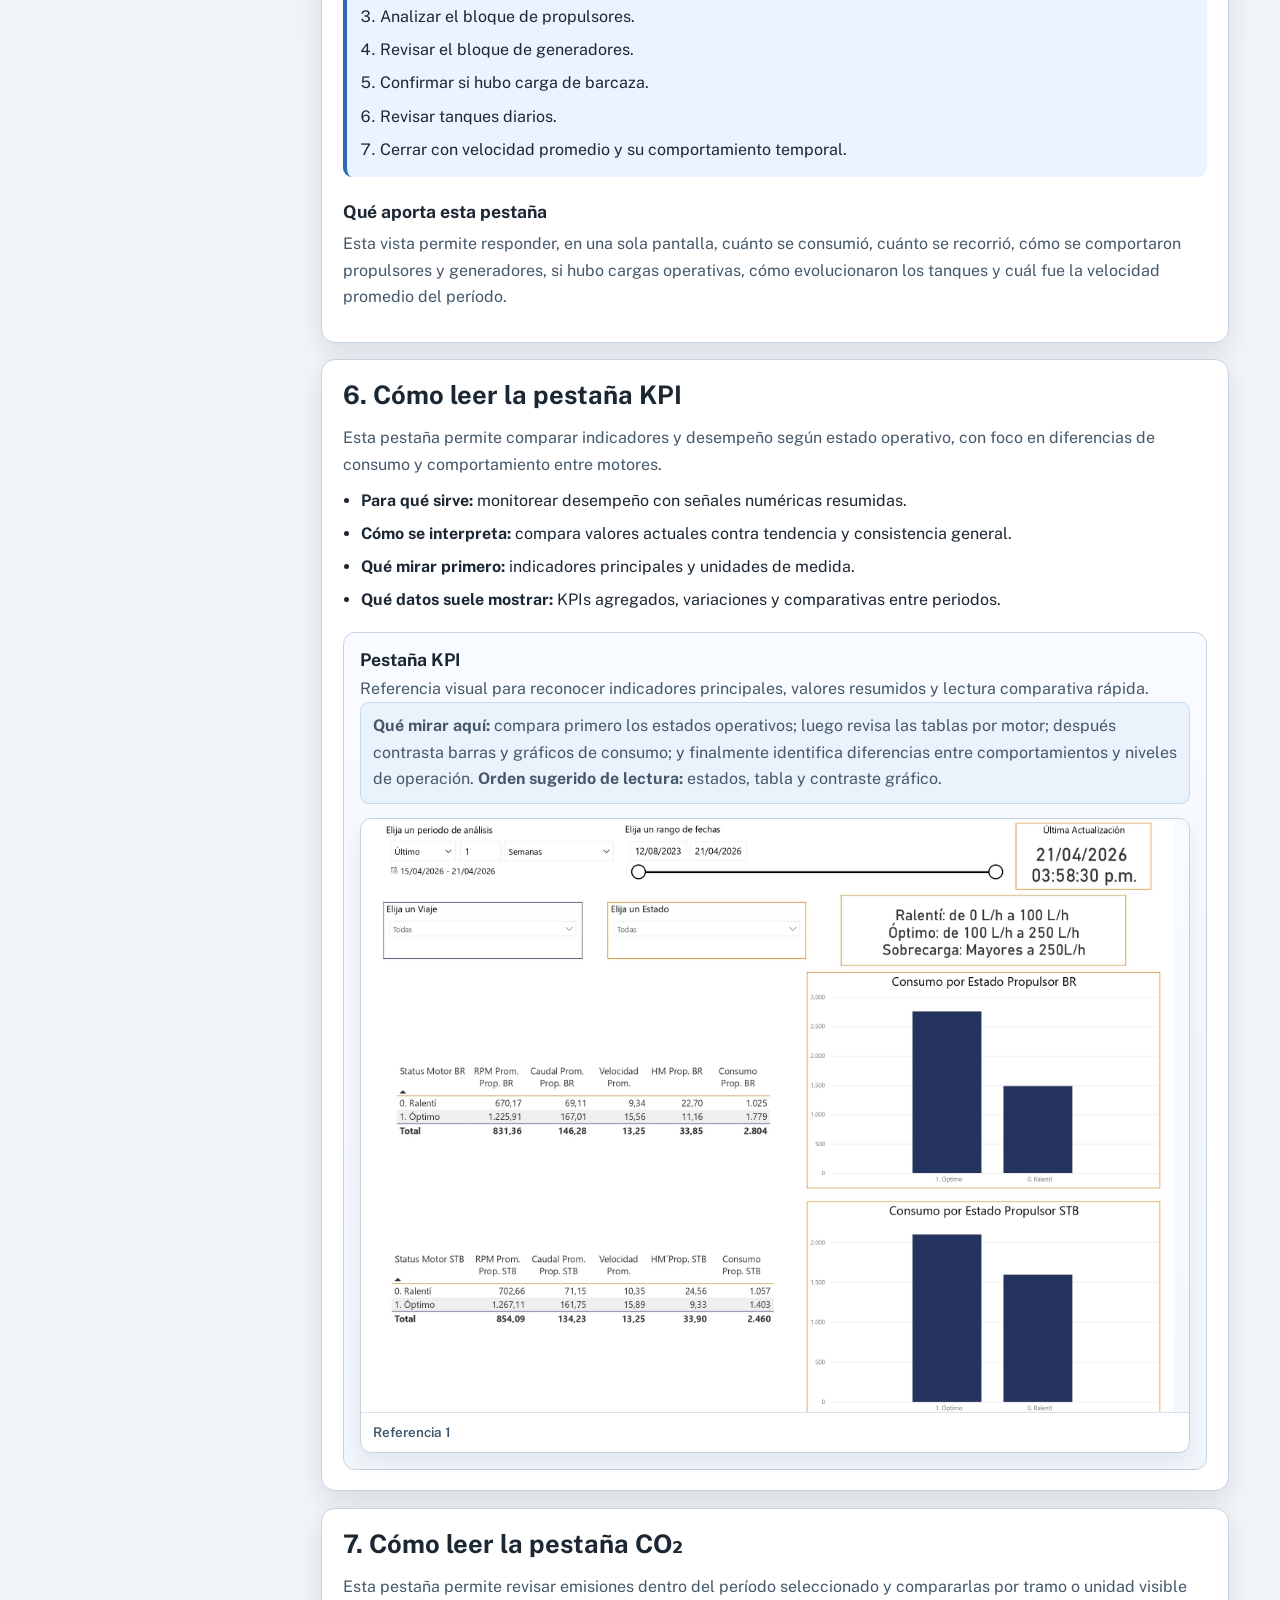
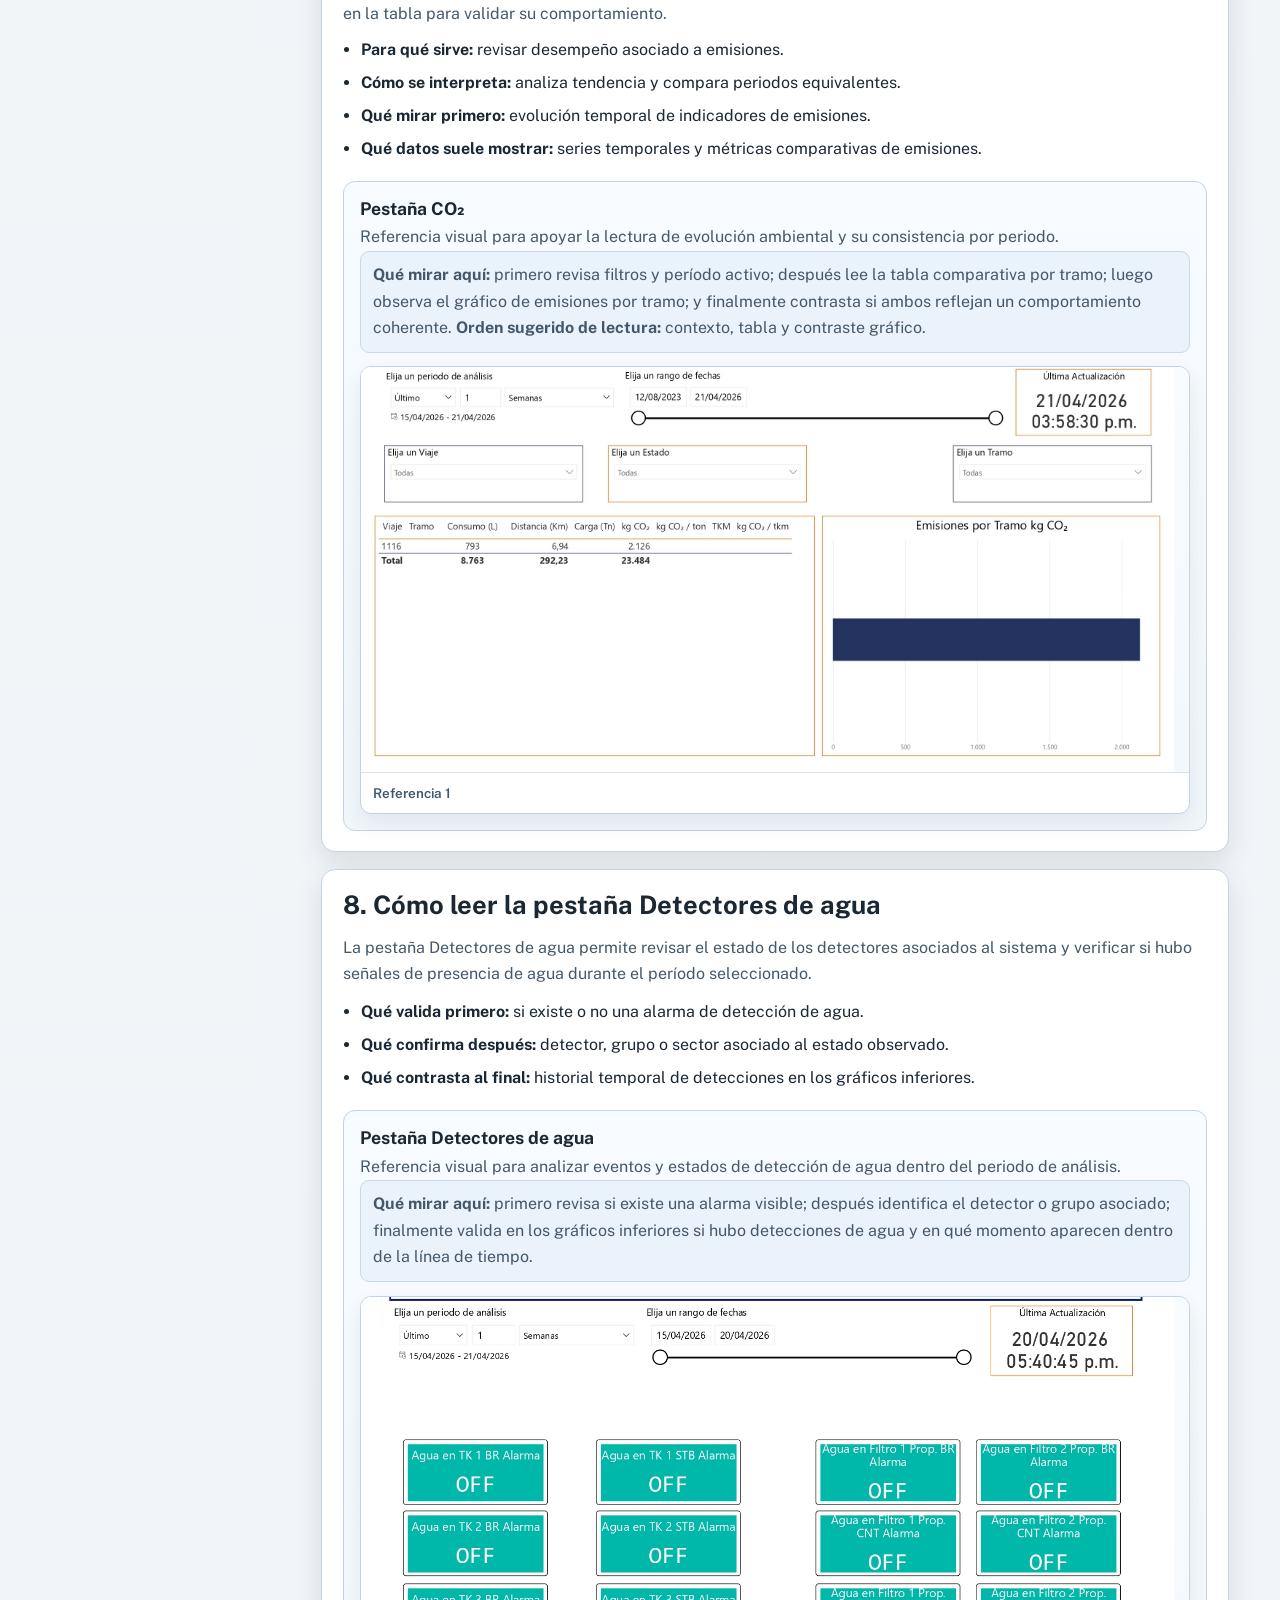
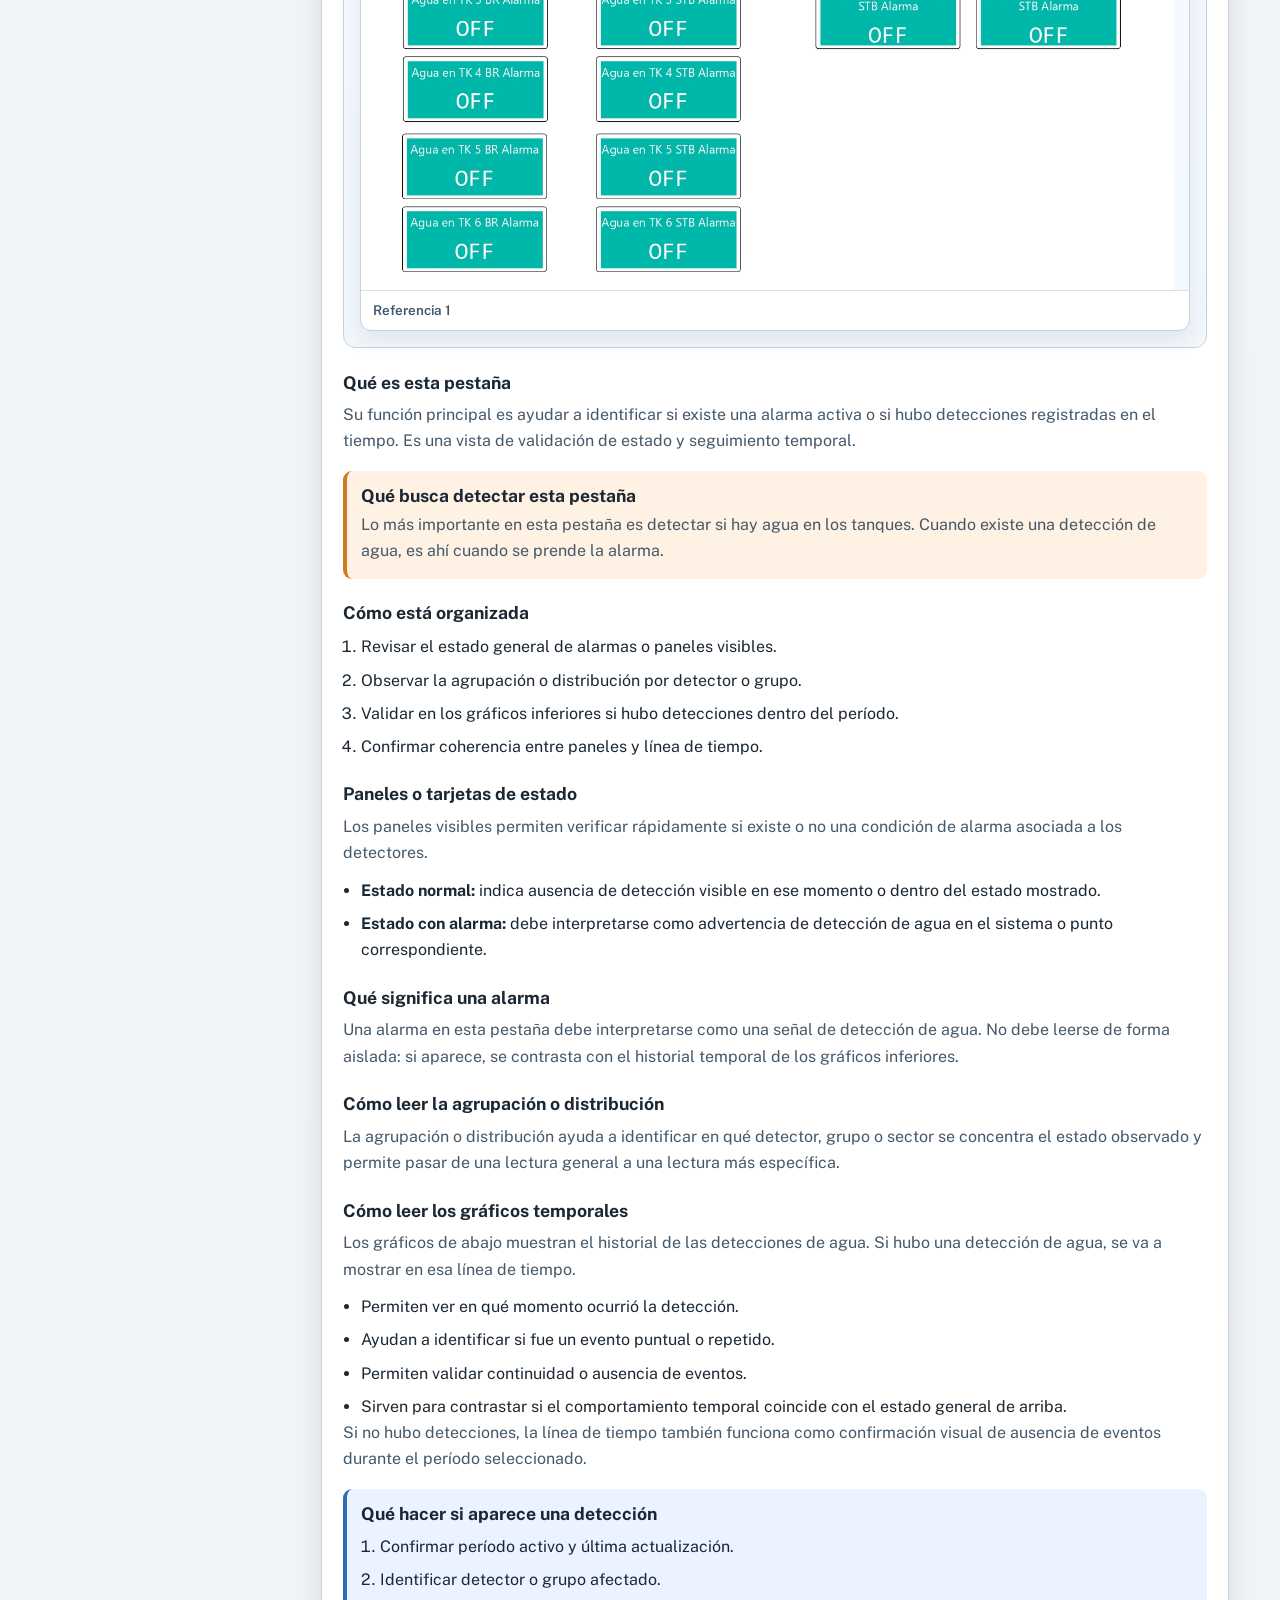
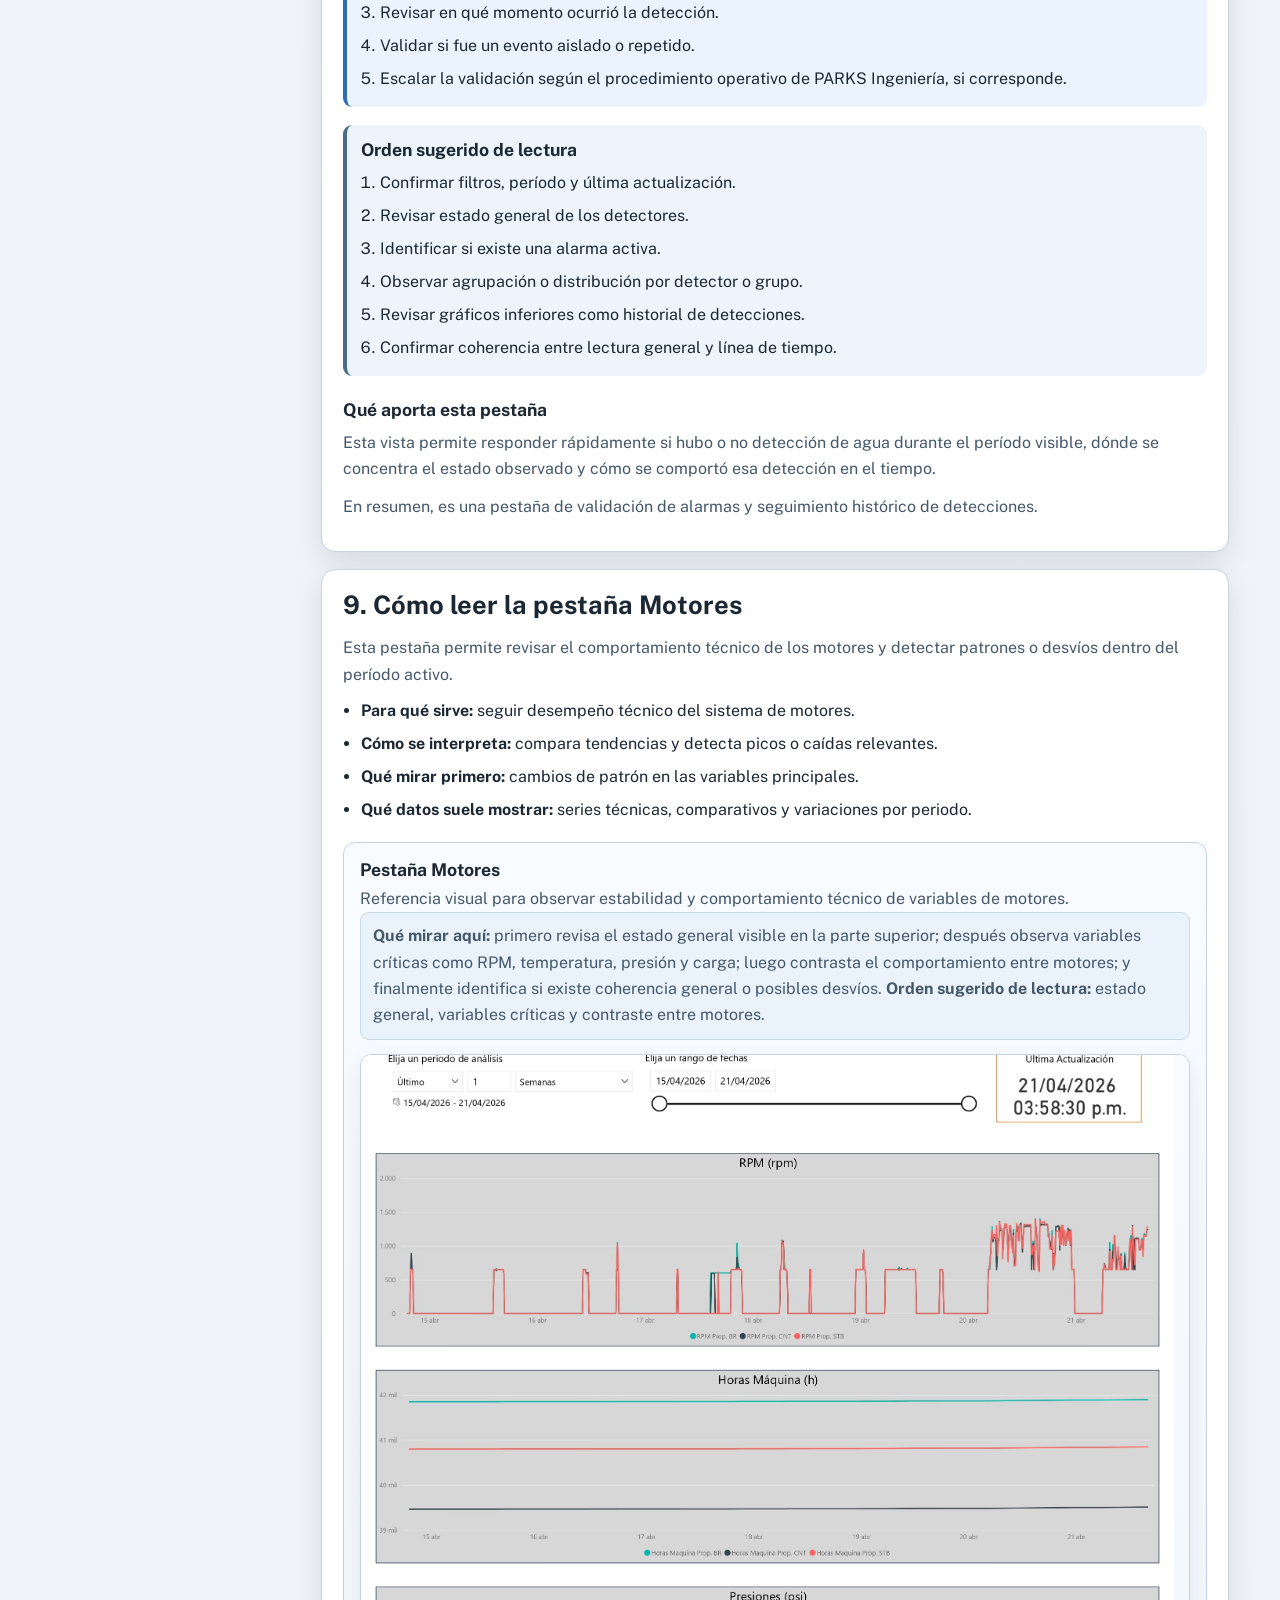
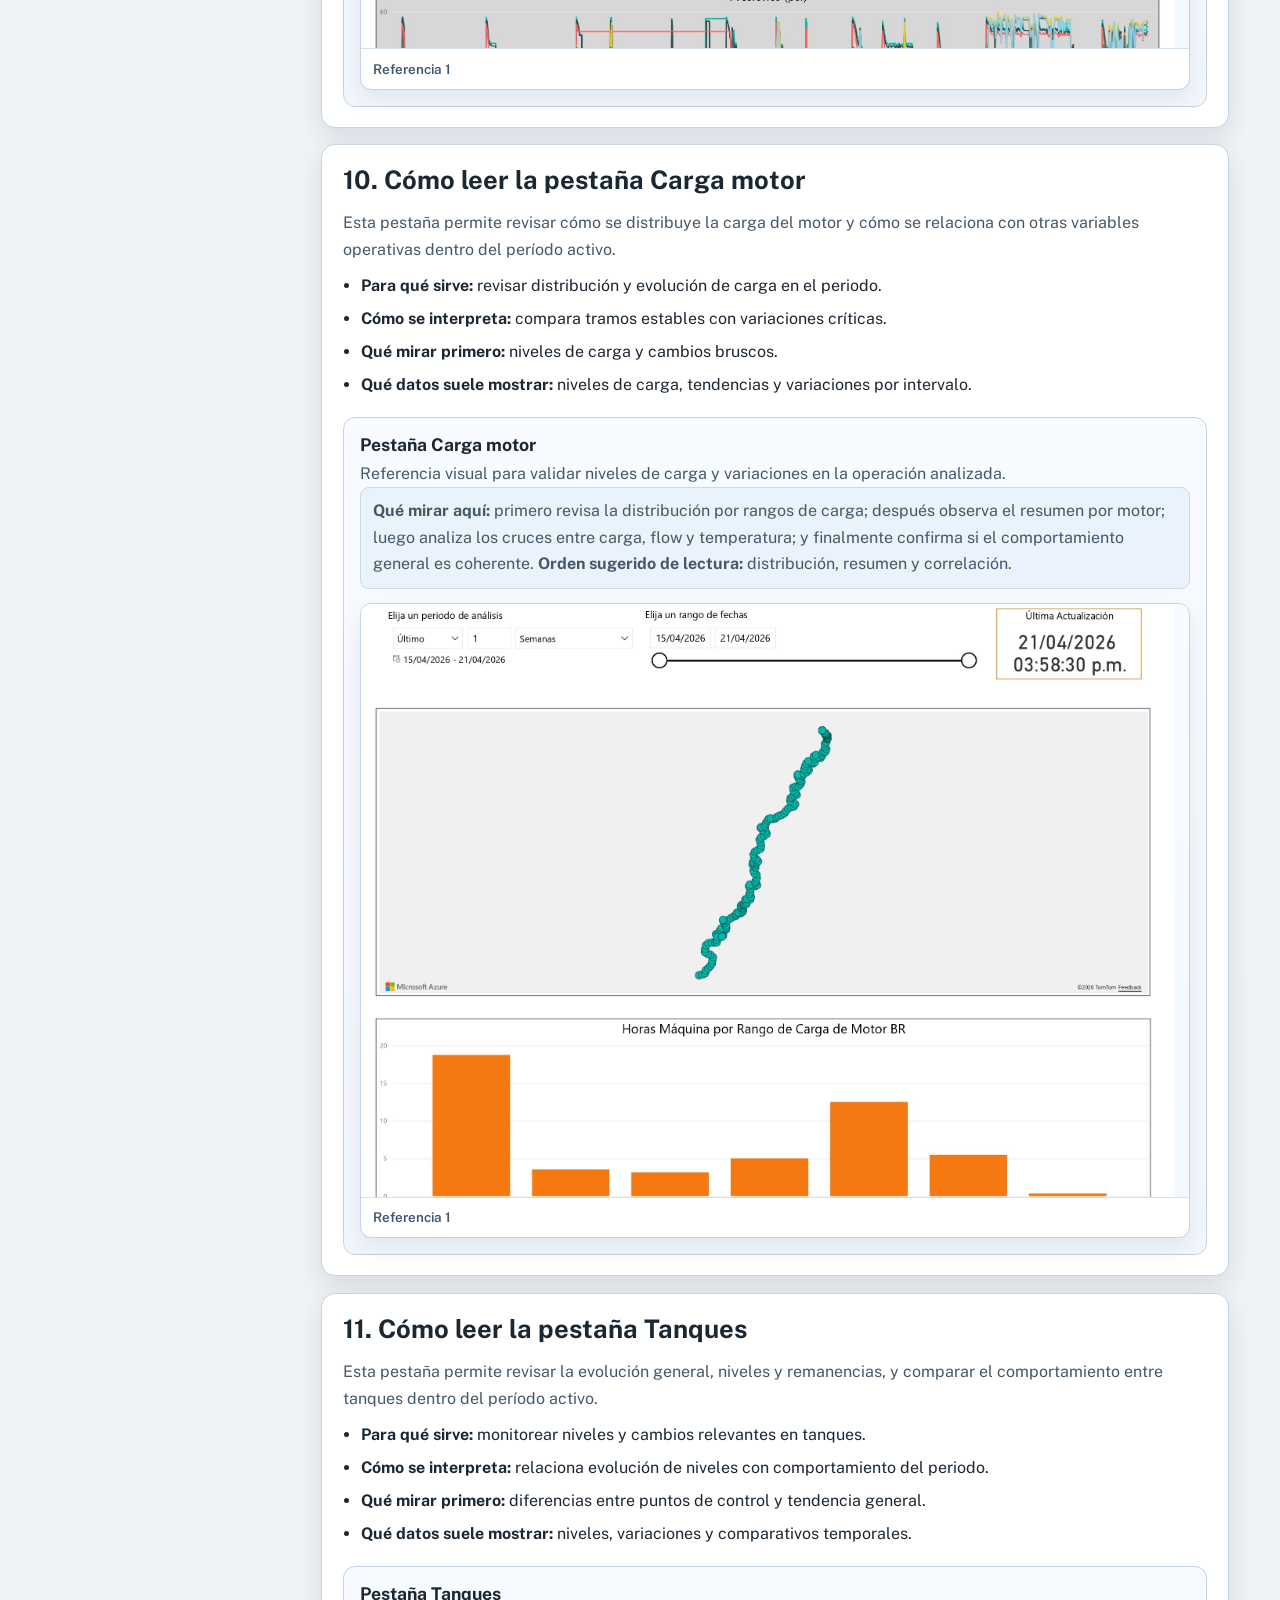
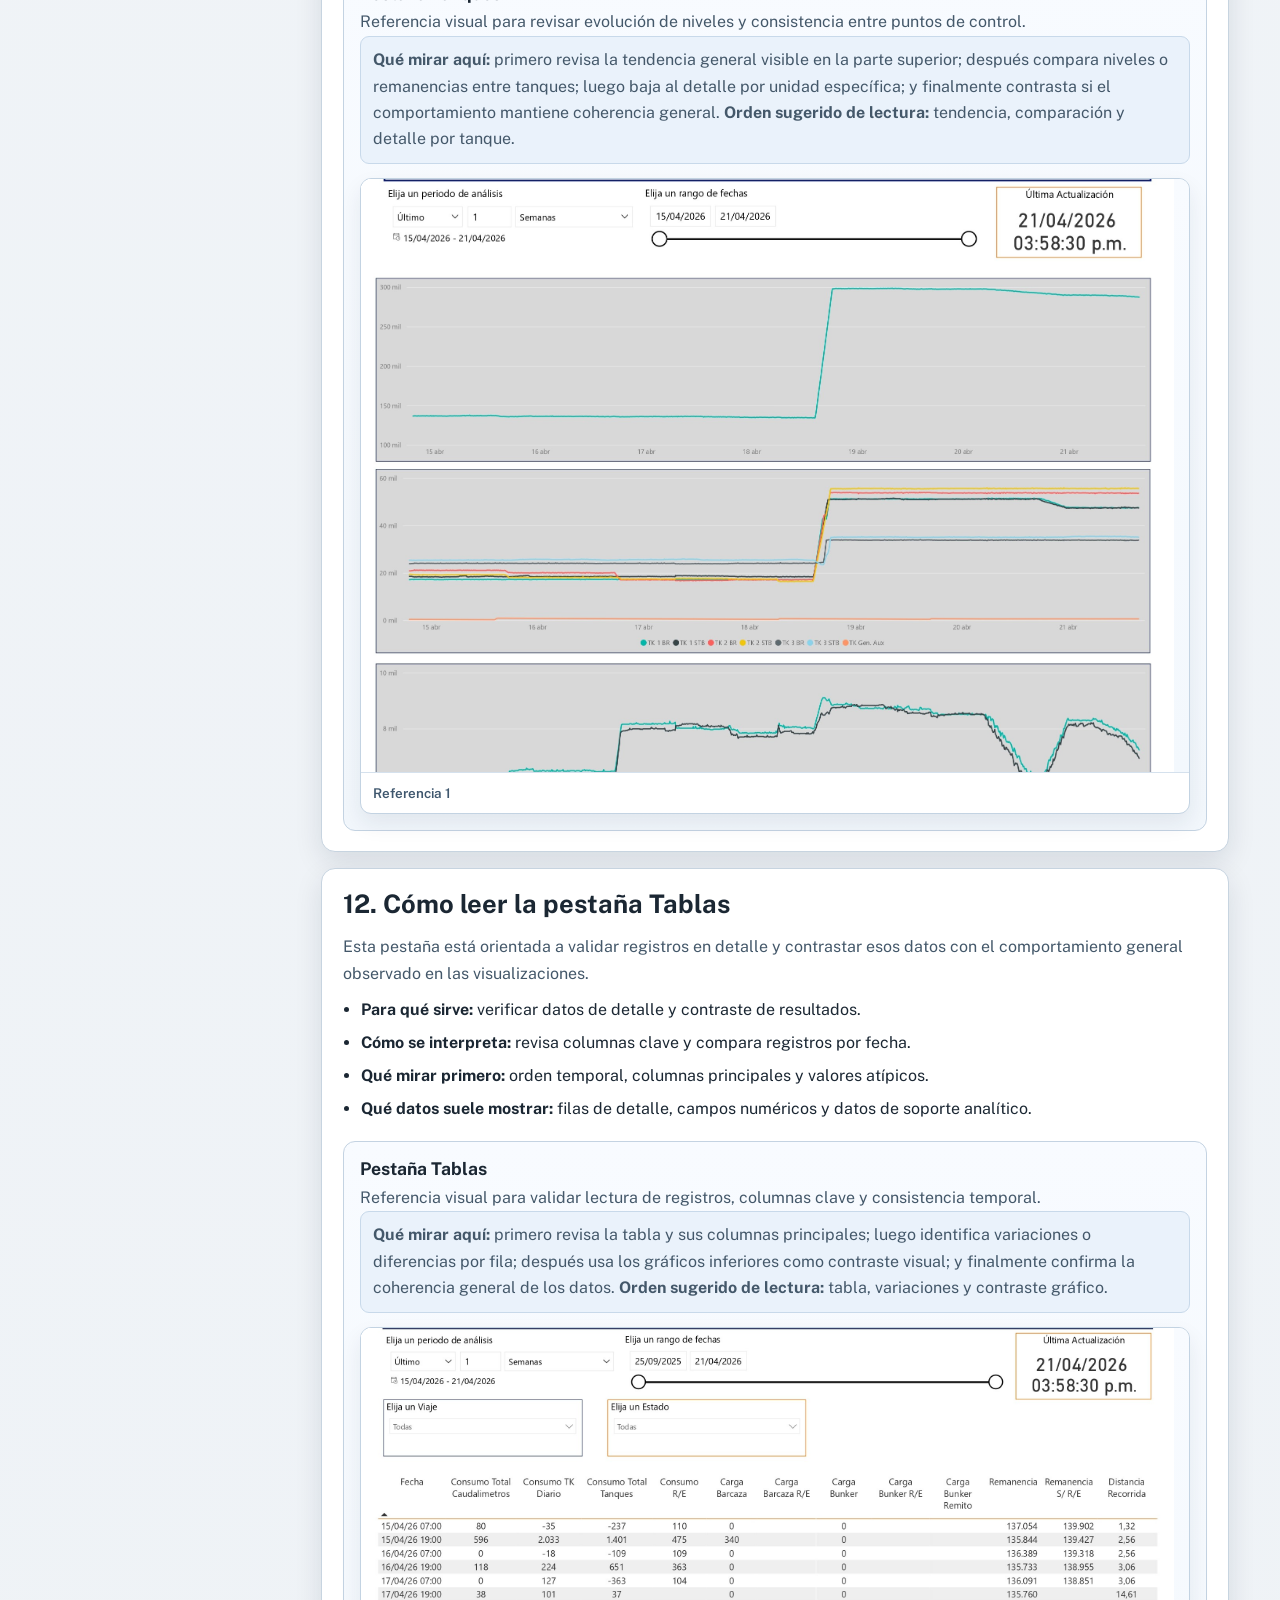
==== commit c4c1cb26: "feat(responsive): mejorar experiencia mobile del manual Power BI" ====
--- a/power-bi.html
+++ b/power-bi.html
@@ -27,7 +27,7 @@
           <span class="brand-subtitle">Manuales de Usuario</span>
         </span>
       </a>
-      <button class="menu-toggle" type="button" aria-expanded="false" aria-controls="main-nav" data-menu-toggle>
+      <button class="menu-toggle" type="button" aria-expanded="false" aria-controls="doc-sidebar" data-menu-toggle data-doc-drawer-toggle>
         Menú
       </button>
       <nav class="main-nav" id="main-nav" aria-label="Navegación principal" data-main-nav>
@@ -67,8 +67,11 @@
 
     <section class="section doc-layout" id="indice">
       <div class="container doc-grid">
-        <aside class="doc-sidebar" aria-label="Índice interno">
-          <h2>Índice de contenidos</h2>
+        <aside class="doc-sidebar" id="doc-sidebar" aria-label="Índice interno" data-doc-sidebar>
+          <div class="doc-sidebar-head">
+            <h2>Índice de contenidos</h2>
+            <button class="doc-drawer-close" type="button" aria-label="Cerrar índice" data-doc-drawer-close>✕</button>
+          </div>
           <nav class="doc-nav" aria-label="Navegación por secciones" data-doc-nav>
             <a href="#introduccion">1. Introducción general</a>
             <a href="#navegacion">2. Cómo navegar un dashboard</a>
@@ -838,6 +841,7 @@
           </section>
         </article>
       </div>
+      <button class="doc-drawer-overlay" type="button" aria-label="Cerrar índice" data-doc-drawer-overlay hidden></button>
     </section>
   </main>
 
@@ -847,6 +851,10 @@
       <p>Portal de manuales y guías de uso para clientes y usuarios.</p>
     </div>
   </footer>
+  <div class="scroll-progress-rail" aria-hidden="true" data-scroll-progress>
+    <span class="scroll-progress-bar" data-scroll-progress-bar></span>
+    <span class="scroll-progress-thumb" data-scroll-progress-thumb></span>
+  </div>
 
   <button class="back-to-top" type="button" aria-label="Volver arriba" data-back-top>
     ↑
--- a/styles.css
+++ b/styles.css
@@ -74,6 +74,13 @@
   margin: 0 auto;
 }
 
+img,
+svg,
+video {
+  max-width: 100%;
+  height: auto;
+}
+
 .site-header {
   position: sticky;
   top: 0;
@@ -671,9 +678,31 @@
   flex-direction: column;
 }
 
+.doc-sidebar-head {
+  display: flex;
+  align-items: center;
+  justify-content: space-between;
+  gap: 0.75rem;
+}
+
 .doc-sidebar h2 {
   font-size: 1.05rem;
   margin-bottom: 0.7rem;
+}
+
+.doc-sidebar-head h2 {
+  margin-bottom: 0;
+}
+
+.doc-drawer-close {
+  display: none;
+  border: 1px solid var(--border);
+  background: var(--surface);
+  color: var(--text);
+  border-radius: 8px;
+  padding: 6px 10px;
+  font-weight: 700;
+  line-height: 1;
 }
 
 .doc-nav {
@@ -699,6 +728,97 @@
 .doc-nav a.is-active {
   background: #e6edf6;
   color: var(--primary-dark);
+}
+
+.doc-mobile-index-trigger-wrap {
+  display: none;
+}
+
+.doc-mobile-index-trigger {
+  border: 1px solid var(--border);
+  background: var(--surface);
+  color: var(--text);
+  border-radius: 10px;
+  padding: 0.58rem 0.85rem;
+  font-weight: 700;
+  box-shadow: var(--shadow);
+}
+
+.doc-drawer-overlay {
+  display: none;
+}
+
+.doc-drawer-overlay[hidden] {
+  display: none !important;
+}
+
+.scroll-progress-rail {
+  display: none;
+  position: fixed;
+  right: 10px;
+  top: 14vh;
+  width: 22px;
+  height: 62vh;
+  border-radius: 999px;
+  background: transparent;
+  overflow: hidden;
+  z-index: 125;
+  pointer-events: none;
+  cursor: pointer;
+  touch-action: none;
+  opacity: 0;
+  transform: translateX(4px);
+  transition: opacity 220ms ease, transform 220ms ease;
+}
+
+.scroll-progress-rail::before {
+  content: "";
+  position: absolute;
+  left: 50%;
+  top: 0;
+  width: 4px;
+  height: 100%;
+  border-radius: 999px;
+  transform: translateX(-50%);
+  background: rgba(31, 58, 84, 0.16);
+}
+
+.scroll-progress-rail.is-visible {
+  opacity: 1;
+  transform: translateX(0);
+}
+
+.scroll-progress-bar {
+  position: absolute;
+  left: 50%;
+  top: 0;
+  display: block;
+  width: 4px;
+  height: 100%;
+  border-radius: 999px;
+  transform: translateX(-50%) scaleY(0);
+  transform-origin: top;
+  background: linear-gradient(180deg, #1e5b8f 0%, #2f7ebd 100%);
+  pointer-events: none;
+}
+
+.scroll-progress-thumb {
+  position: absolute;
+  left: 50%;
+  top: 0;
+  width: 12px;
+  height: 34px;
+  border-radius: 999px;
+  transform: translate(-50%, -50%);
+  background: rgba(255, 255, 255, 0.96);
+  border: 1px solid #2b5f8f;
+  box-shadow: 0 2px 8px rgba(13, 47, 79, 0.2);
+  pointer-events: auto;
+}
+
+.scroll-progress-rail.is-dragging {
+  opacity: 1;
+  transform: translateX(0);
 }
 
 .doc-content {
@@ -853,6 +973,8 @@
   padding: 0.38rem 0.46rem;
   font: inherit;
   line-height: 1.25;
+  width: 100%;
+  min-width: 0;
 }
 
 .filter-period-result {
@@ -950,7 +1072,7 @@
   position: relative;
   margin-top: 0.6rem;
   width: 100%;
-  max-width: 290px;
+  max-width: min(320px, 100%);
   border: 1px solid #b8bec6;
   border-radius: 4px;
   background: #fff;
@@ -1392,6 +1514,16 @@
 
 .visual-slot.is-loaded .visual-placeholder {
   display: none;
+}
+
+.hero-content--powerbi > *,
+.hero-layout > *,
+.doc-grid > *,
+.doc-content > *,
+.filter-toolbar > *,
+.filter-period-row > *,
+.filter-date-inputs > * {
+  min-width: 0;
 }
 
 .placeholder-title {
@@ -1447,6 +1579,15 @@
 }
 
 @media (max-width: 980px) {
+  .scroll-progress-rail {
+    display: block;
+    pointer-events: auto;
+  }
+
+  .container {
+    width: min(var(--max-width), 94%);
+  }
+
   .hero-content--powerbi {
     grid-template-columns: 1fr;
   }
@@ -1459,24 +1600,135 @@
     grid-template-columns: 1fr;
   }
 
+  .page-power-bi .menu-toggle {
+    display: inline-flex;
+  }
+
+  .page-power-bi .main-nav {
+    display: none !important;
+  }
+
   .doc-grid {
     grid-template-columns: 1fr;
   }
 
+  .page-power-bi .doc-grid {
+    grid-template-columns: minmax(0, 1fr);
+    gap: 0.9rem;
+  }
+
+  .page-power-bi .doc-content {
+    width: 100%;
+    min-width: 0;
+  }
+
+  .page-power-bi .content-block {
+    width: 100%;
+    max-width: none;
+  }
+
   .doc-sidebar {
-    position: static;
+    position: fixed;
+    top: 0;
+    left: 0;
+    z-index: 140;
+    width: min(360px, 88vw);
+    max-height: 100dvh;
+    height: 100dvh;
+    border-radius: 0 14px 14px 0;
+    box-shadow: 0 22px 36px rgba(10, 31, 58, 0.22);
+    transform: translateX(-104%);
+    transition: transform 220ms ease;
+    overflow: hidden;
+  }
+
+  .doc-sidebar-head {
+    margin-bottom: 0.65rem;
+  }
+
+  .doc-drawer-close {
+    display: inline-flex;
+    align-items: center;
+    justify-content: center;
+  }
+
+  .doc-nav {
+    display: grid;
+    grid-template-columns: 1fr;
+    gap: 0.28rem;
+    max-height: none;
+    overflow-y: auto;
+    overflow-x: hidden;
+    padding-right: 0.2rem;
+  }
+
+  .doc-nav a {
+    font-size: 0.9rem;
+    line-height: 1.24;
+  }
+
+  body.doc-drawer-open {
+    overflow: hidden;
+  }
+
+  body.doc-drawer-open .doc-sidebar {
+    transform: translateX(0);
+  }
+
+  .doc-drawer-overlay {
+    position: fixed;
+    inset: 0;
+    z-index: 130;
+    border: 0;
+    margin: 0;
+    padding: 0;
+    background: rgba(14, 27, 43, 0.44);
+    cursor: pointer;
+  }
+
+  body.doc-drawer-open .doc-drawer-overlay {
+    display: block;
+  }
+
+  .page-power-bi .visual-media-frame,
+  .page-power-bi .visual-guide-block--compact-image .visual-media-frame--adaptive,
+  .page-power-bi .visual-media-frame--selector-compact {
+    height: auto;
     max-height: none;
     overflow: visible;
-    display: block;
-  }
-
-  .doc-nav {
-    overflow: visible;
-    padding-right: 0;
-  }
-}
-
-@media (max-width: 760px) {
+  }
+
+  .page-power-bi .visual-placeholder {
+    min-height: clamp(200px, 42vh, 340px);
+  }
+
+  .visual-guide-layout-split,
+  .nav-compact-grid,
+  .nav-compact-guide--tight .nav-compact-grid {
+    grid-template-columns: 1fr;
+  }
+
+  .nav-three-bottom {
+    grid-template-columns: 1fr;
+  }
+
+  .nav-three-right {
+    max-width: 100%;
+    justify-self: stretch;
+    margin-top: 0;
+    transform: none;
+  }
+
+  .nav-three-right img {
+    max-height: 260px;
+  }
+}
+
+@media (max-width: 768px) {
+  .container {
+    width: min(var(--max-width), 96%);
+  }
+
   .menu-toggle {
     display: inline-flex;
   }
@@ -1508,8 +1760,41 @@
     padding: 3.2rem 0 2.7rem;
   }
 
+  .brand-subtitle {
+    display: none;
+  }
+
   .powerbi-logo {
     height: 36px;
+  }
+
+  .doc-nav {
+    grid-template-columns: 1fr;
+    max-height: none;
+  }
+
+  .content-block {
+    padding: 1rem;
+  }
+
+  .page-power-bi .content-block {
+    padding: 0.96rem;
+  }
+
+  .page-power-bi .doc-content,
+  .page-power-bi .doc-content > *,
+  .page-power-bi .content-block > *,
+  .page-power-bi .visual-guide-block,
+  .page-power-bi .visual-slots,
+  .page-power-bi .visual-slot,
+  .page-power-bi .callout,
+  .page-power-bi .filters-editorial,
+  .page-power-bi .filters-editorial-block,
+  .page-power-bi .filters-meta-card,
+  .page-power-bi .module-card {
+    width: 100%;
+    max-width: none;
+    min-width: 0;
   }
 
   .footer-inner {
@@ -1557,8 +1842,18 @@
     grid-template-columns: 1fr;
   }
 
+  .page-power-bi .module-grid {
+    grid-template-columns: 1fr;
+  }
+
+  .scroll-progress-rail {
+    right: 8px;
+    width: 20px;
+    top: 13vh;
+    height: 64vh;
+  }
+
   .nav-compact-grid {
-    grid-template-columns: 1fr;
     gap: 0.75rem;
   }
 
@@ -1567,12 +1862,10 @@
   }
 
   .nav-three-bottom {
-    grid-template-columns: 1fr;
+    gap: 0.7rem;
   }
 
   .nav-three-right {
-    max-width: 100%;
-    justify-self: stretch;
     transform: none;
   }
 
@@ -1593,3 +1886,110 @@
     max-height: 220px;
   }
 }
+
+@media (max-width: 560px) {
+  .container {
+    width: min(var(--max-width), 97%);
+  }
+
+  .doc-layout {
+    padding-top: 0.95rem;
+  }
+
+  .page-power-bi .doc-grid {
+    gap: 0.72rem;
+  }
+
+  .page-power-bi .content-block {
+    padding: 0.86rem;
+    border-radius: 12px;
+  }
+
+  .header-inner {
+    gap: 0.6rem;
+    min-height: 66px;
+  }
+
+  .brand-title {
+    font-size: 0.9rem;
+  }
+
+  .main-nav {
+    right: 2.5%;
+    left: 2.5%;
+  }
+
+  .hero-actions .btn {
+    width: 100%;
+  }
+
+  .visual-media-frame,
+  .page-power-bi .visual-media-frame {
+    height: clamp(235px, 52vh, 390px);
+  }
+
+  .visual-placeholder {
+    min-height: clamp(235px, 52vh, 390px);
+  }
+
+  .filter-simulator {
+    padding: 0.72rem;
+  }
+
+  .filter-period-row {
+    grid-template-columns: 1fr;
+    gap: 0.4rem;
+  }
+
+  .filter-date-inputs label {
+    gap: 0.2rem;
+  }
+
+  .filter-period-result {
+    display: block;
+  }
+
+  .filter-slider {
+    height: 28px;
+  }
+
+  .filter-slider-track,
+  .filter-slider-range {
+    top: 13px;
+  }
+
+  .filter-slider input[type="range"]::-webkit-slider-thumb {
+    width: 16px;
+    height: 16px;
+    margin-top: -7px;
+  }
+
+  .filter-slider input[type="range"]::-moz-range-thumb {
+    width: 16px;
+    height: 16px;
+  }
+
+  .filter-calendar {
+    max-width: 100%;
+  }
+
+  .module-grid,
+  #pestana-basico .module-grid,
+  #pestana-detectores-agua .module-grid {
+    grid-template-columns: 1fr;
+  }
+
+  .page-power-bi .visual-media-frame,
+  .page-power-bi .visual-guide-block--compact-image .visual-media-frame--adaptive,
+  .page-power-bi .visual-media-frame--selector-compact {
+    height: auto;
+    max-height: none;
+    overflow: visible;
+  }
+
+  .scroll-progress-rail {
+    right: 6px;
+    top: 12vh;
+    height: 66vh;
+  }
+}
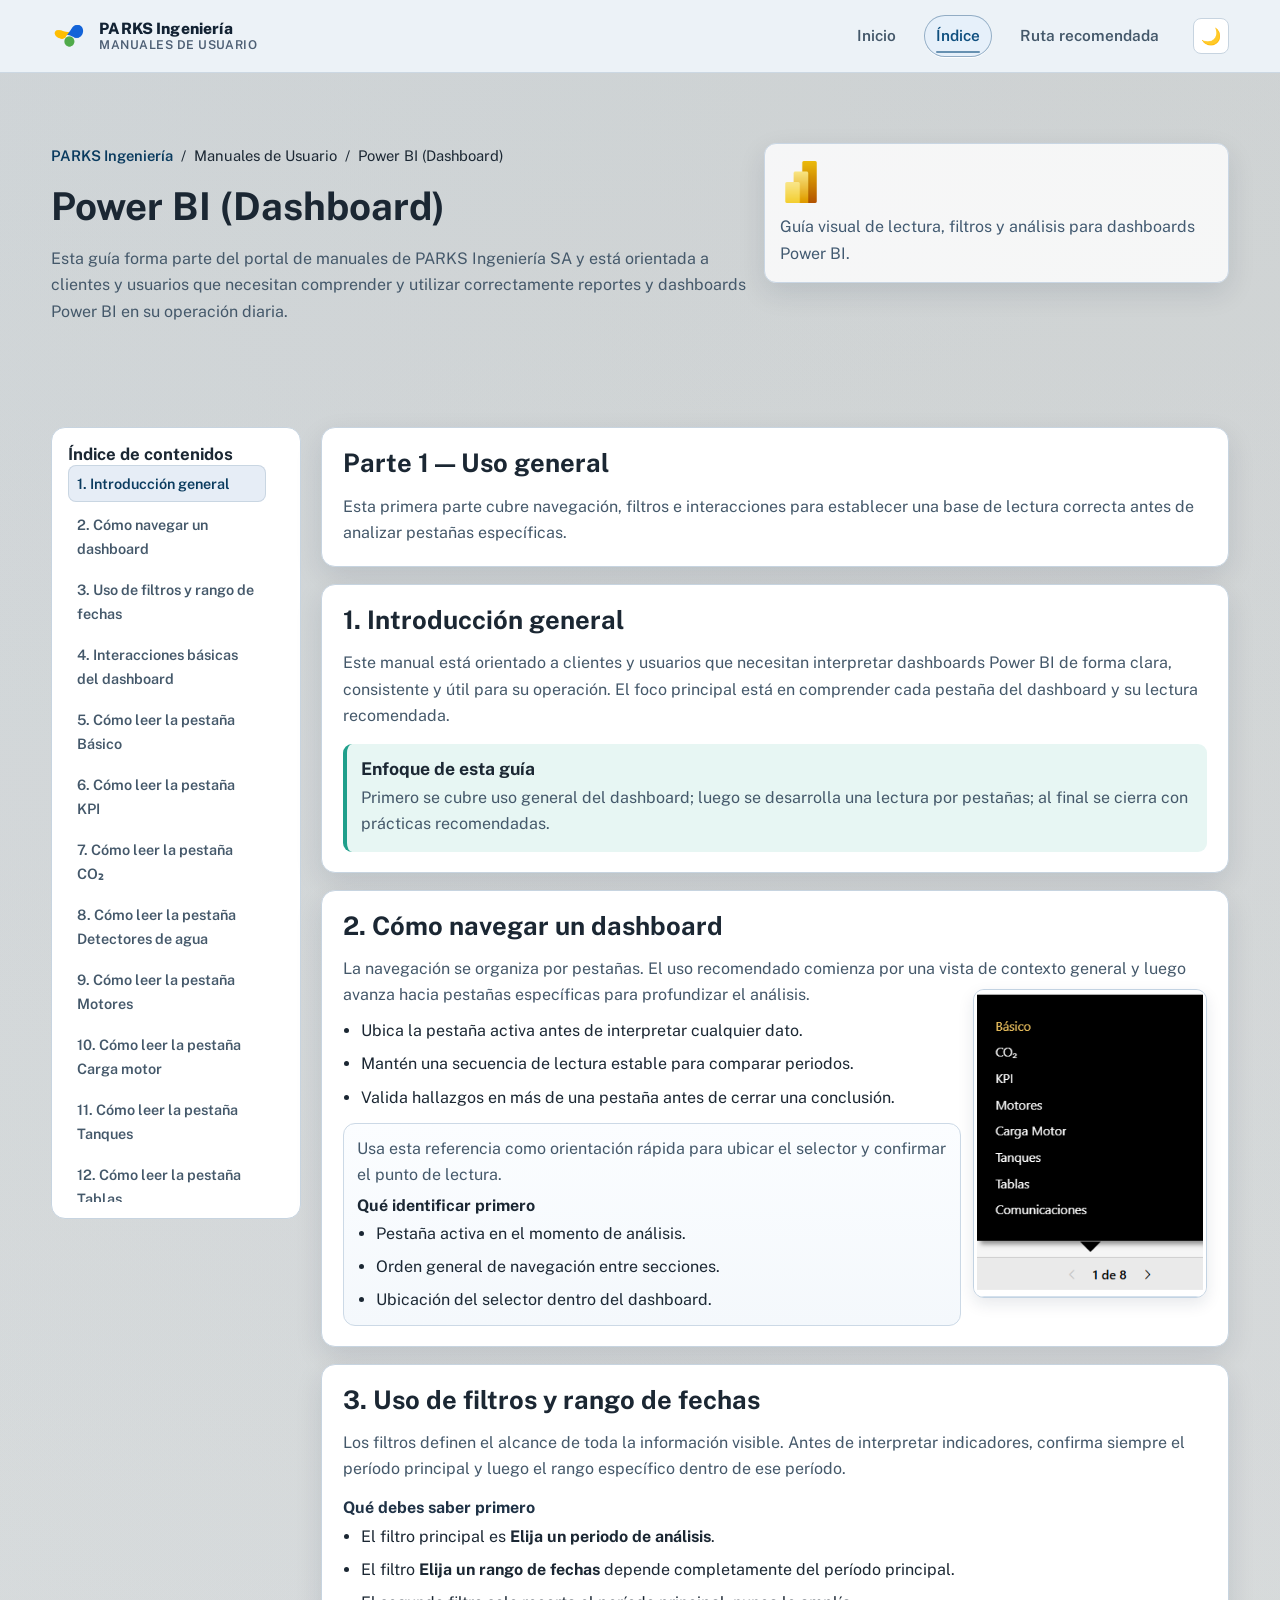
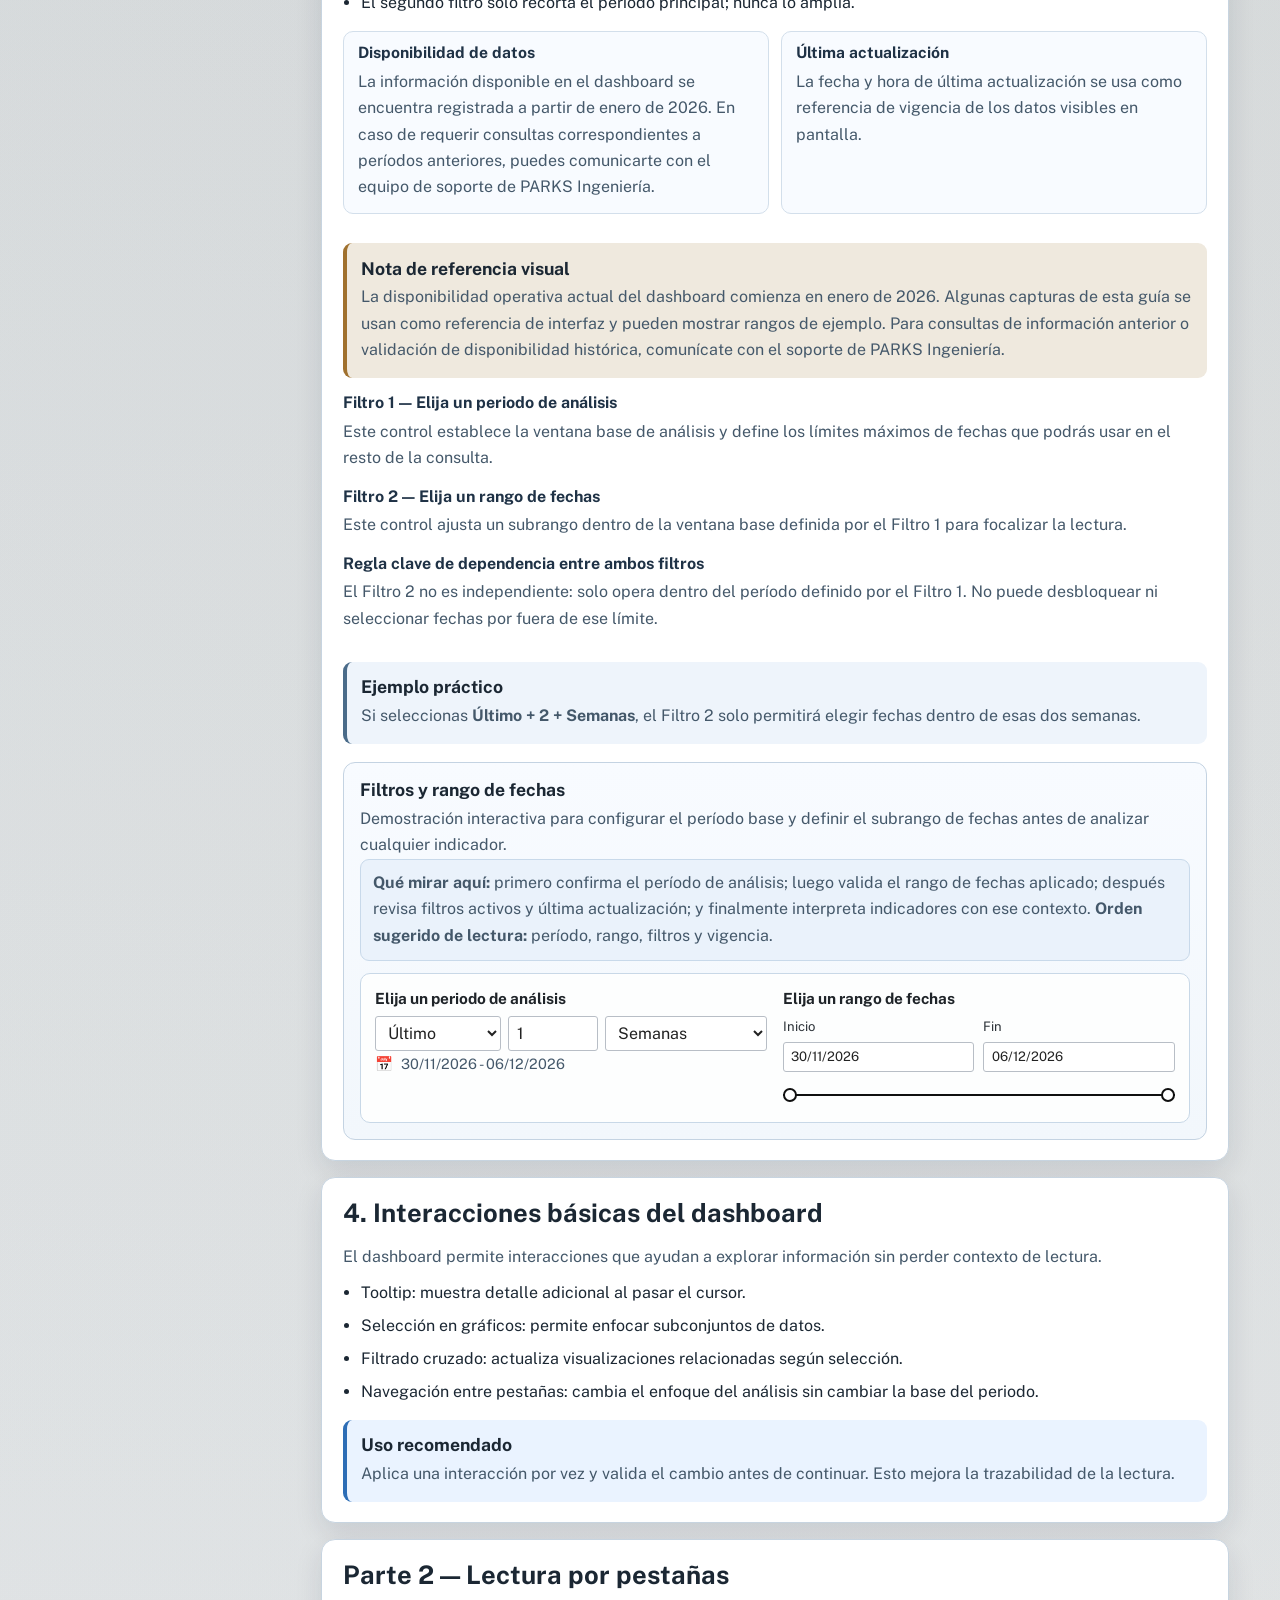
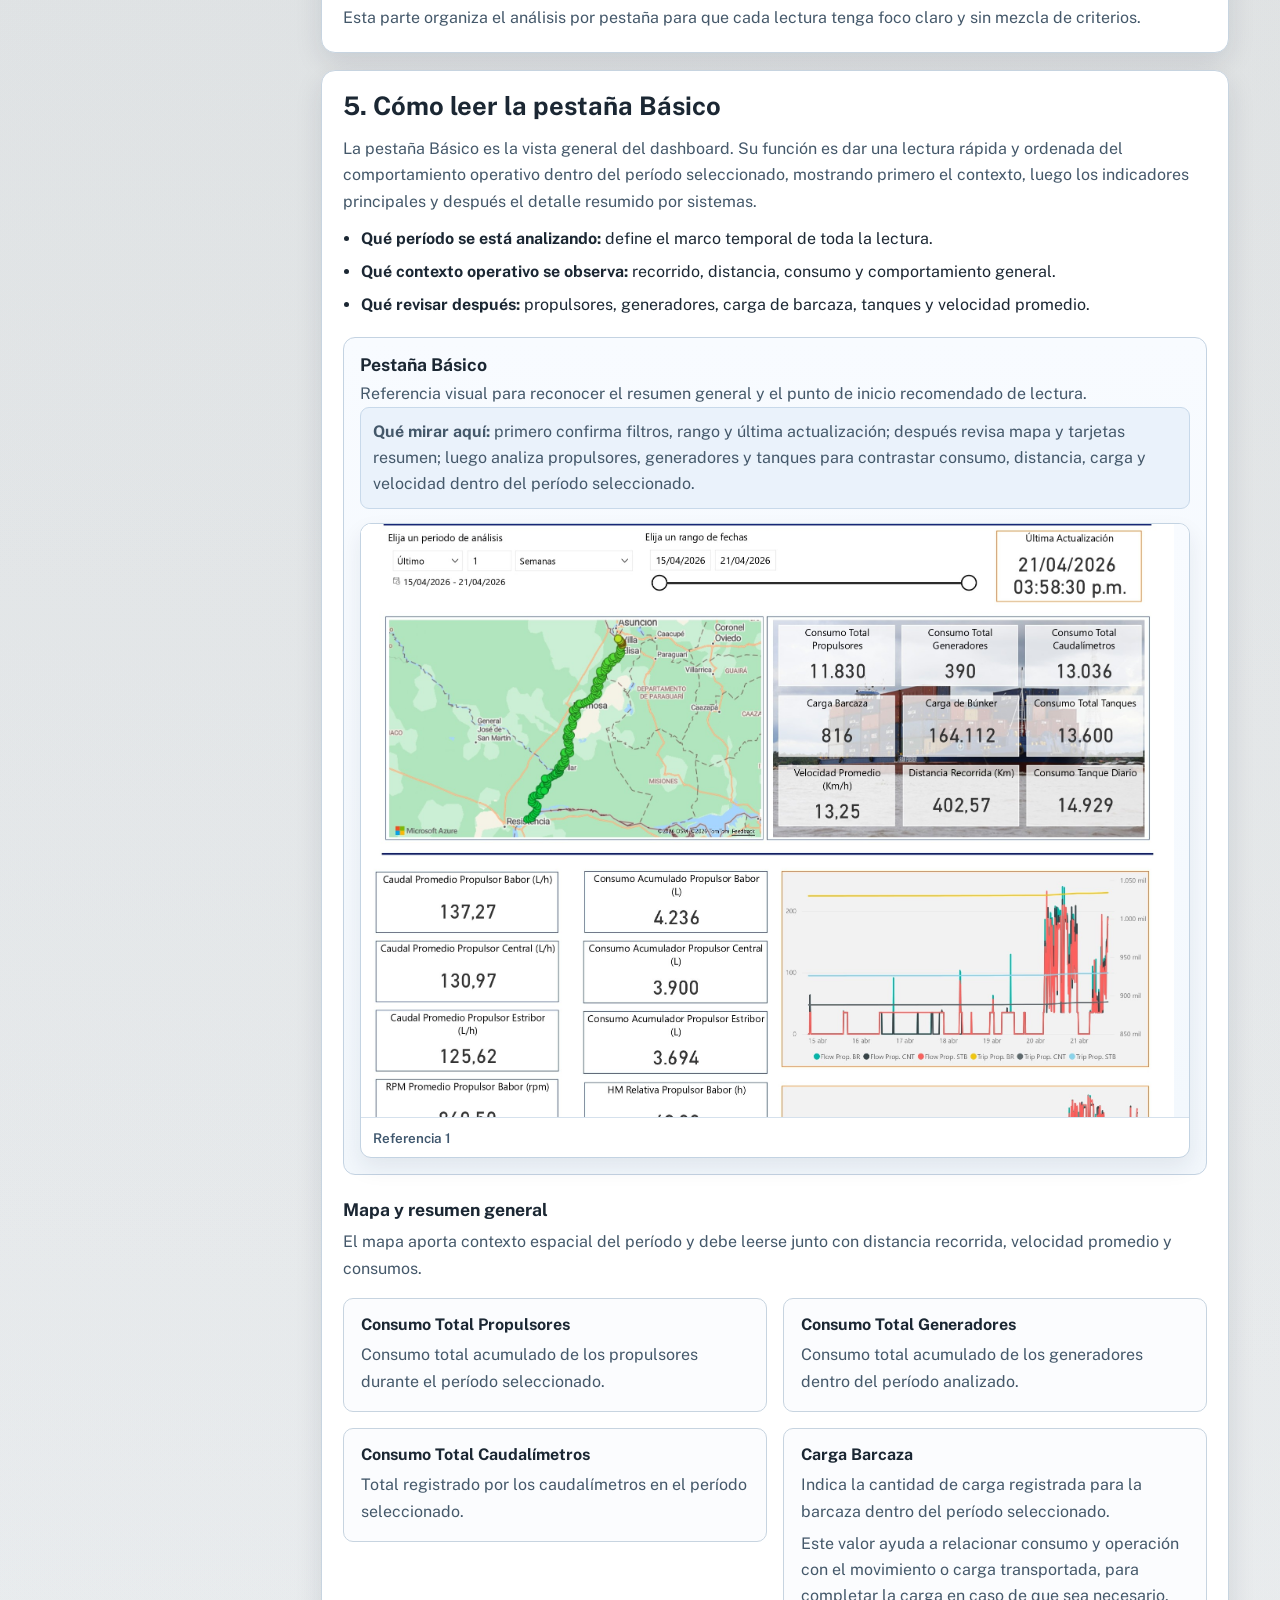
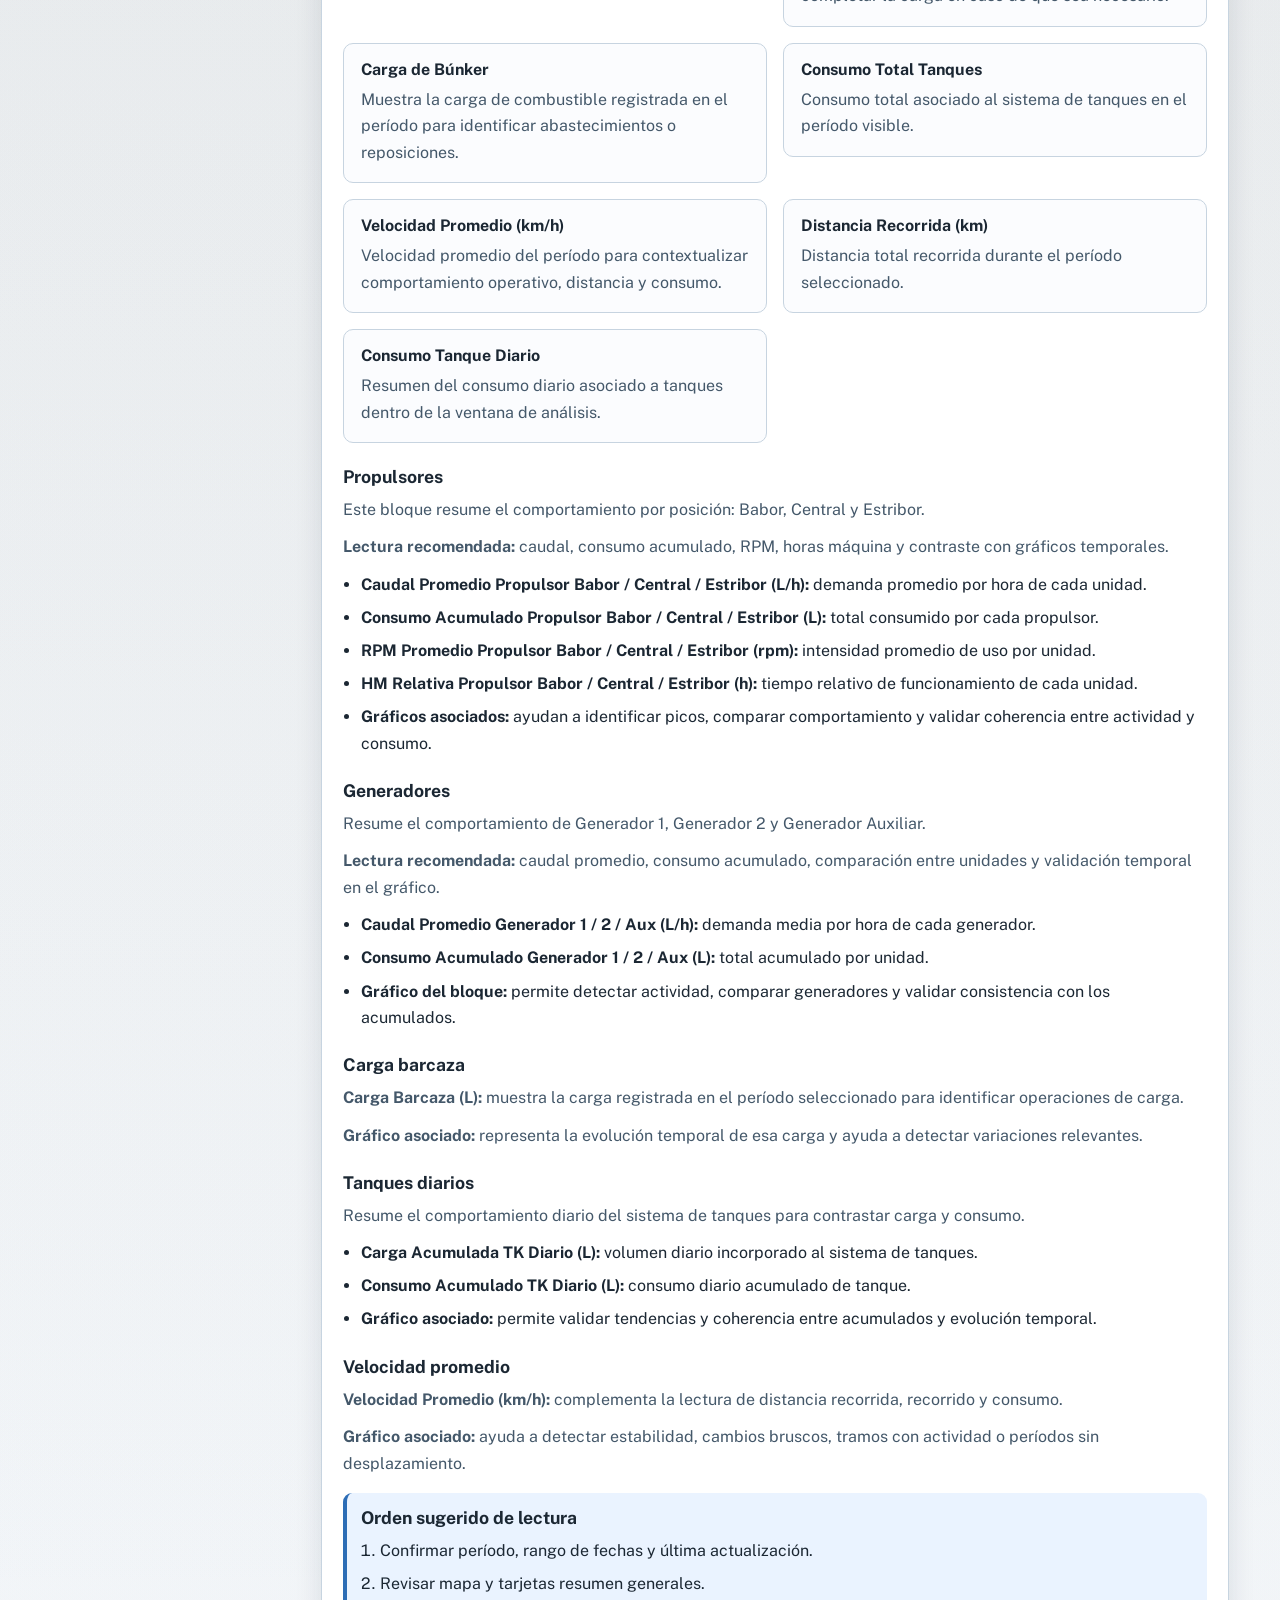
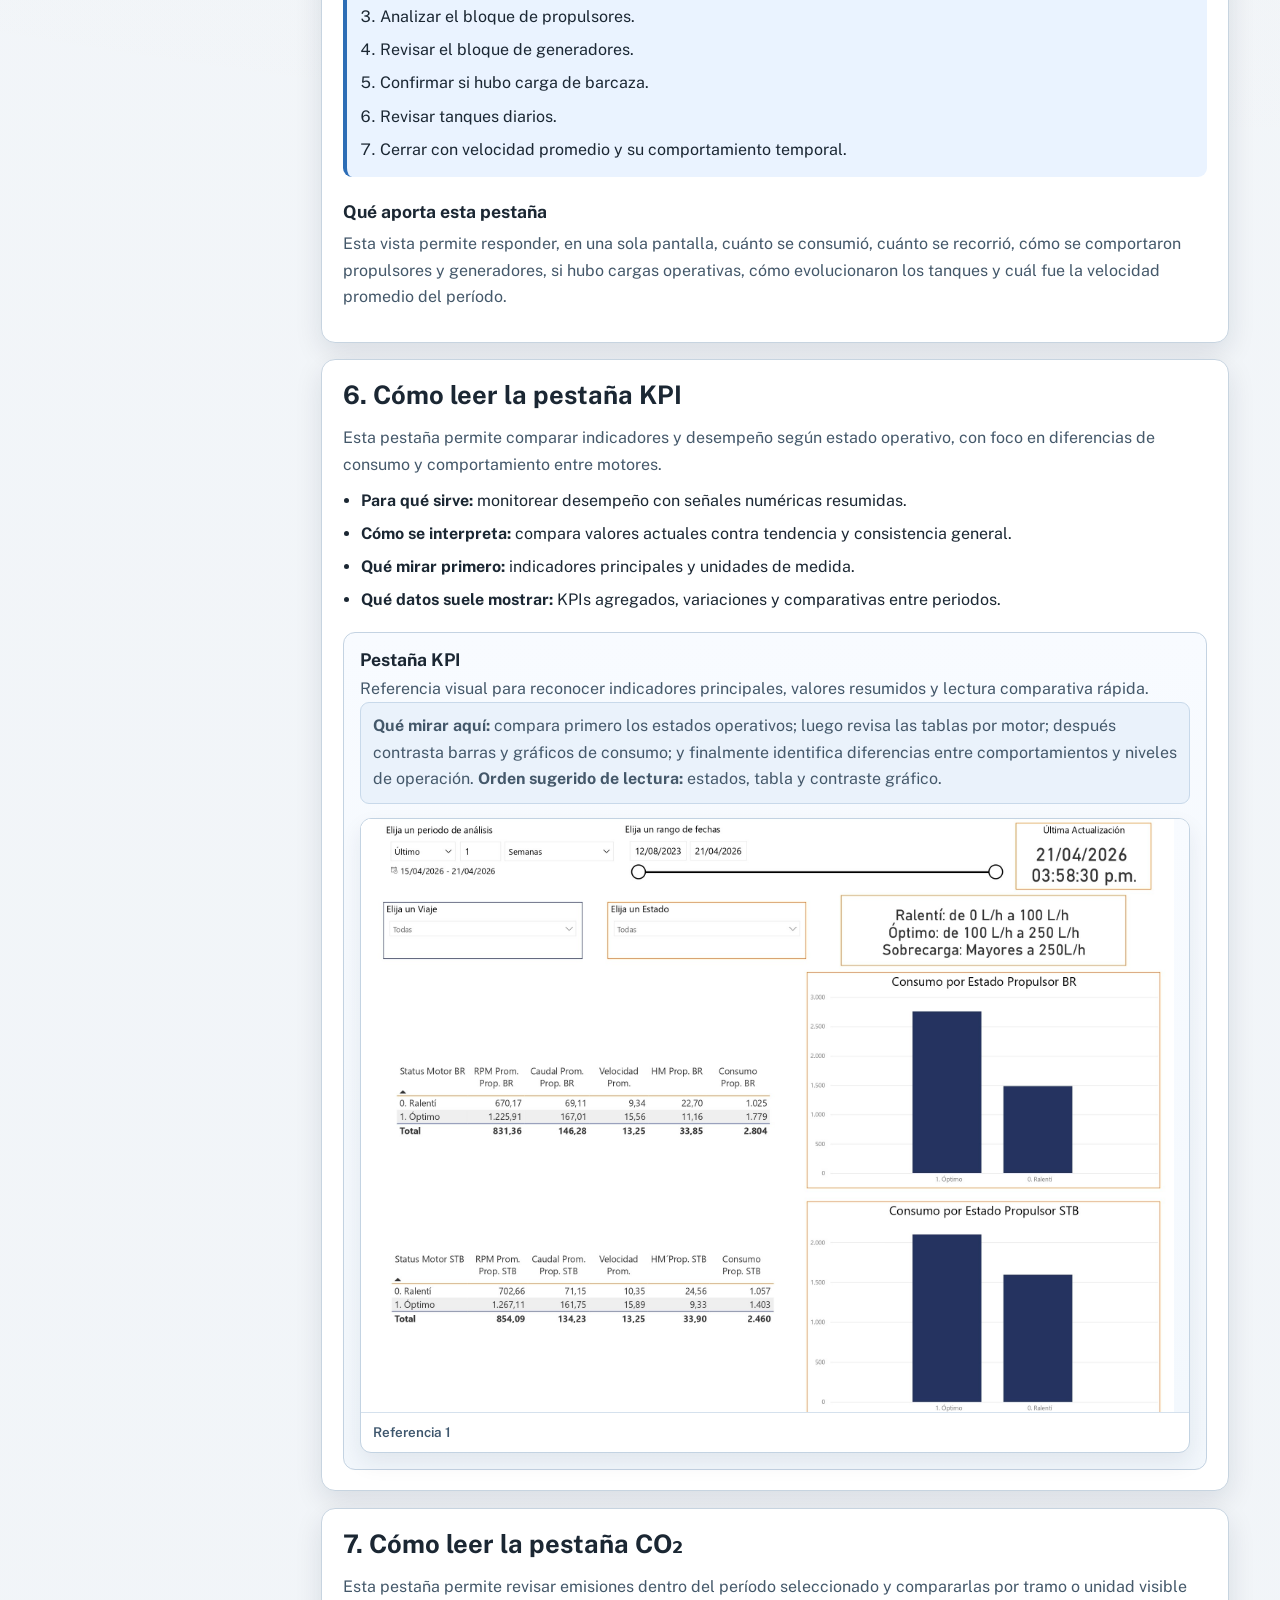
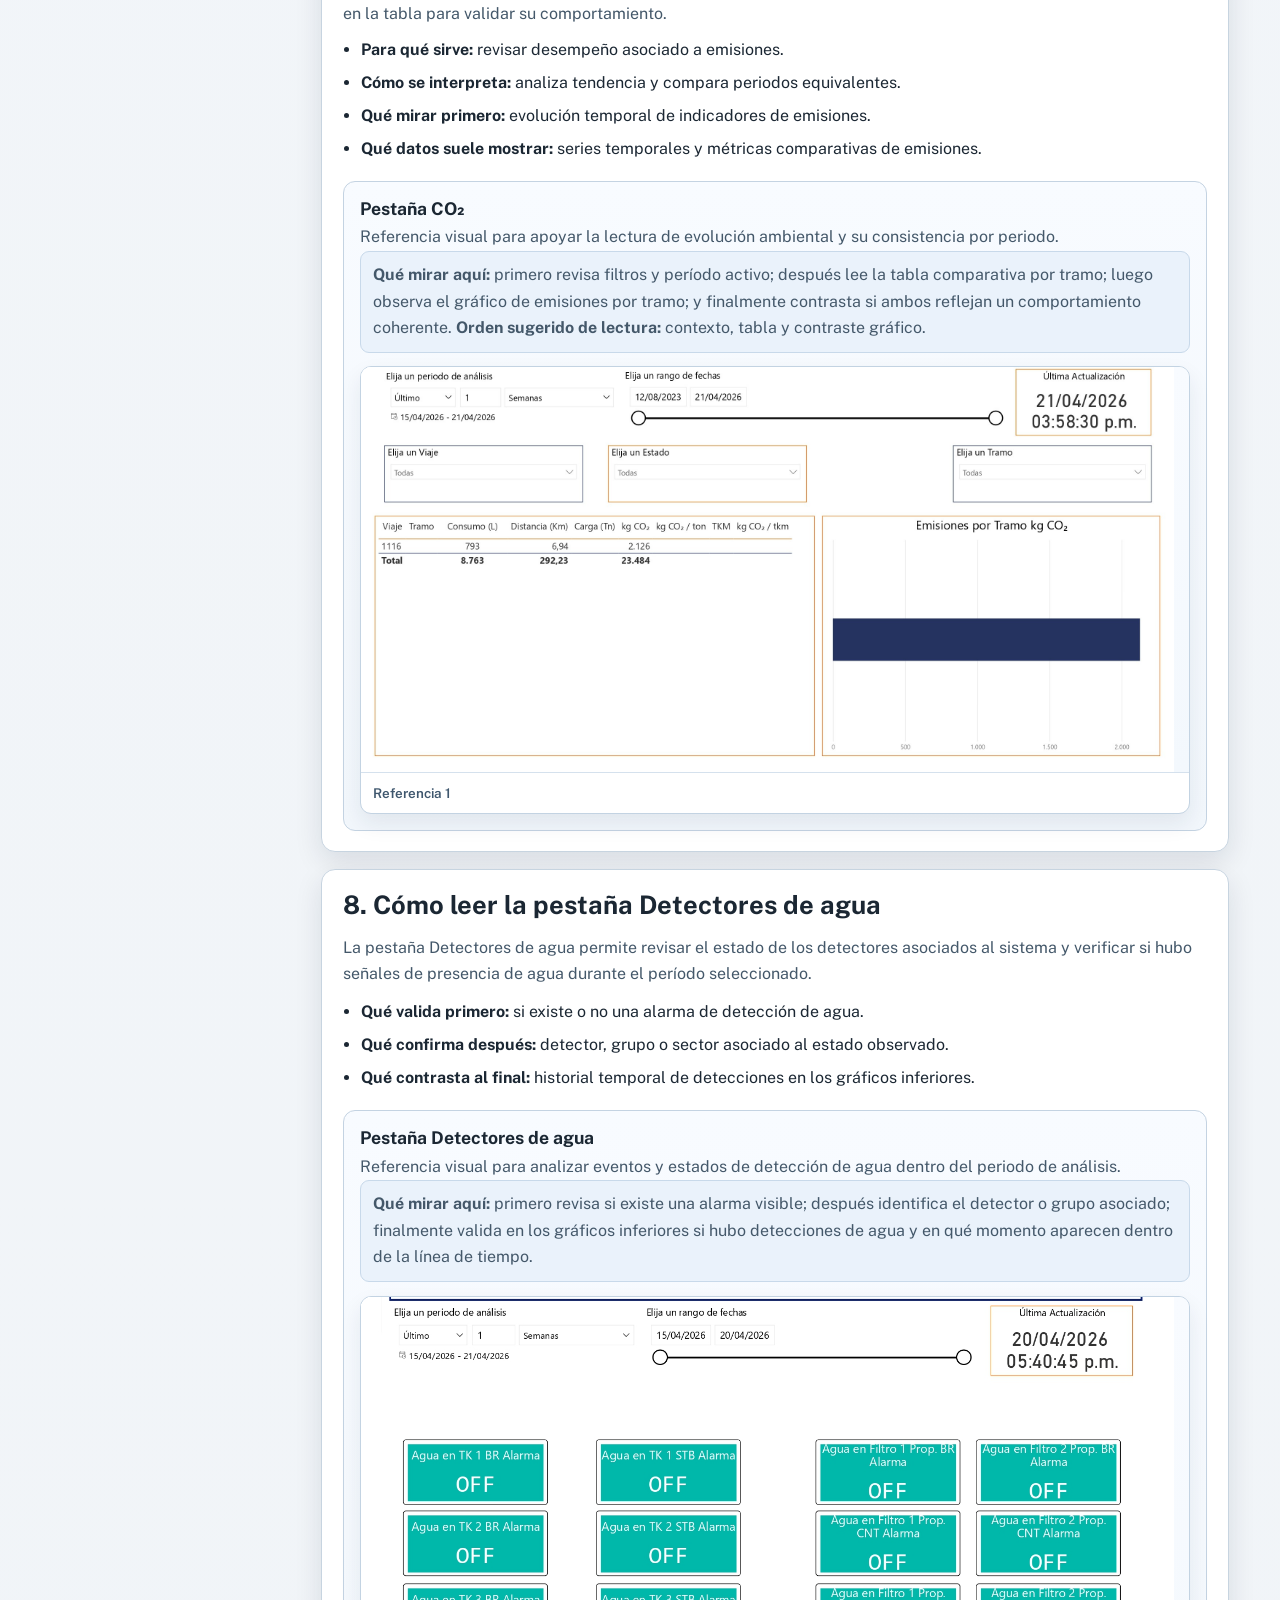
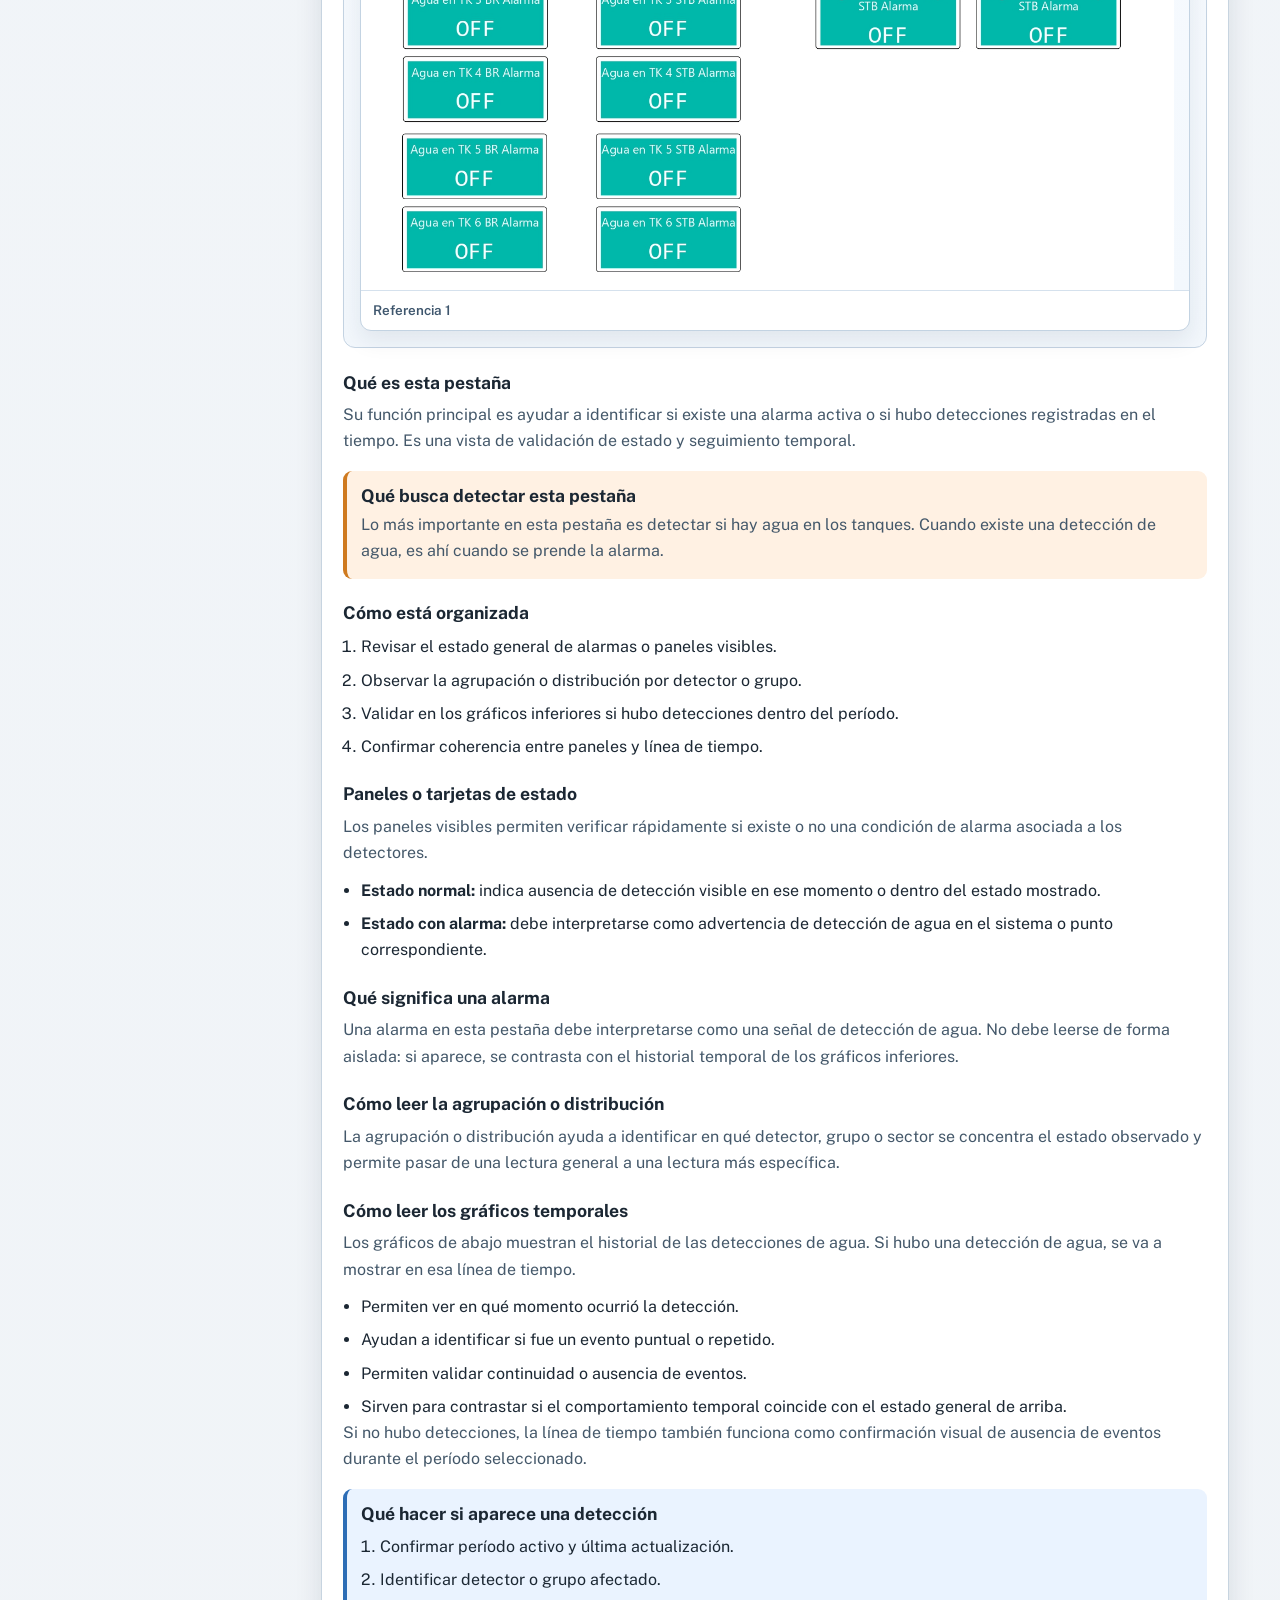
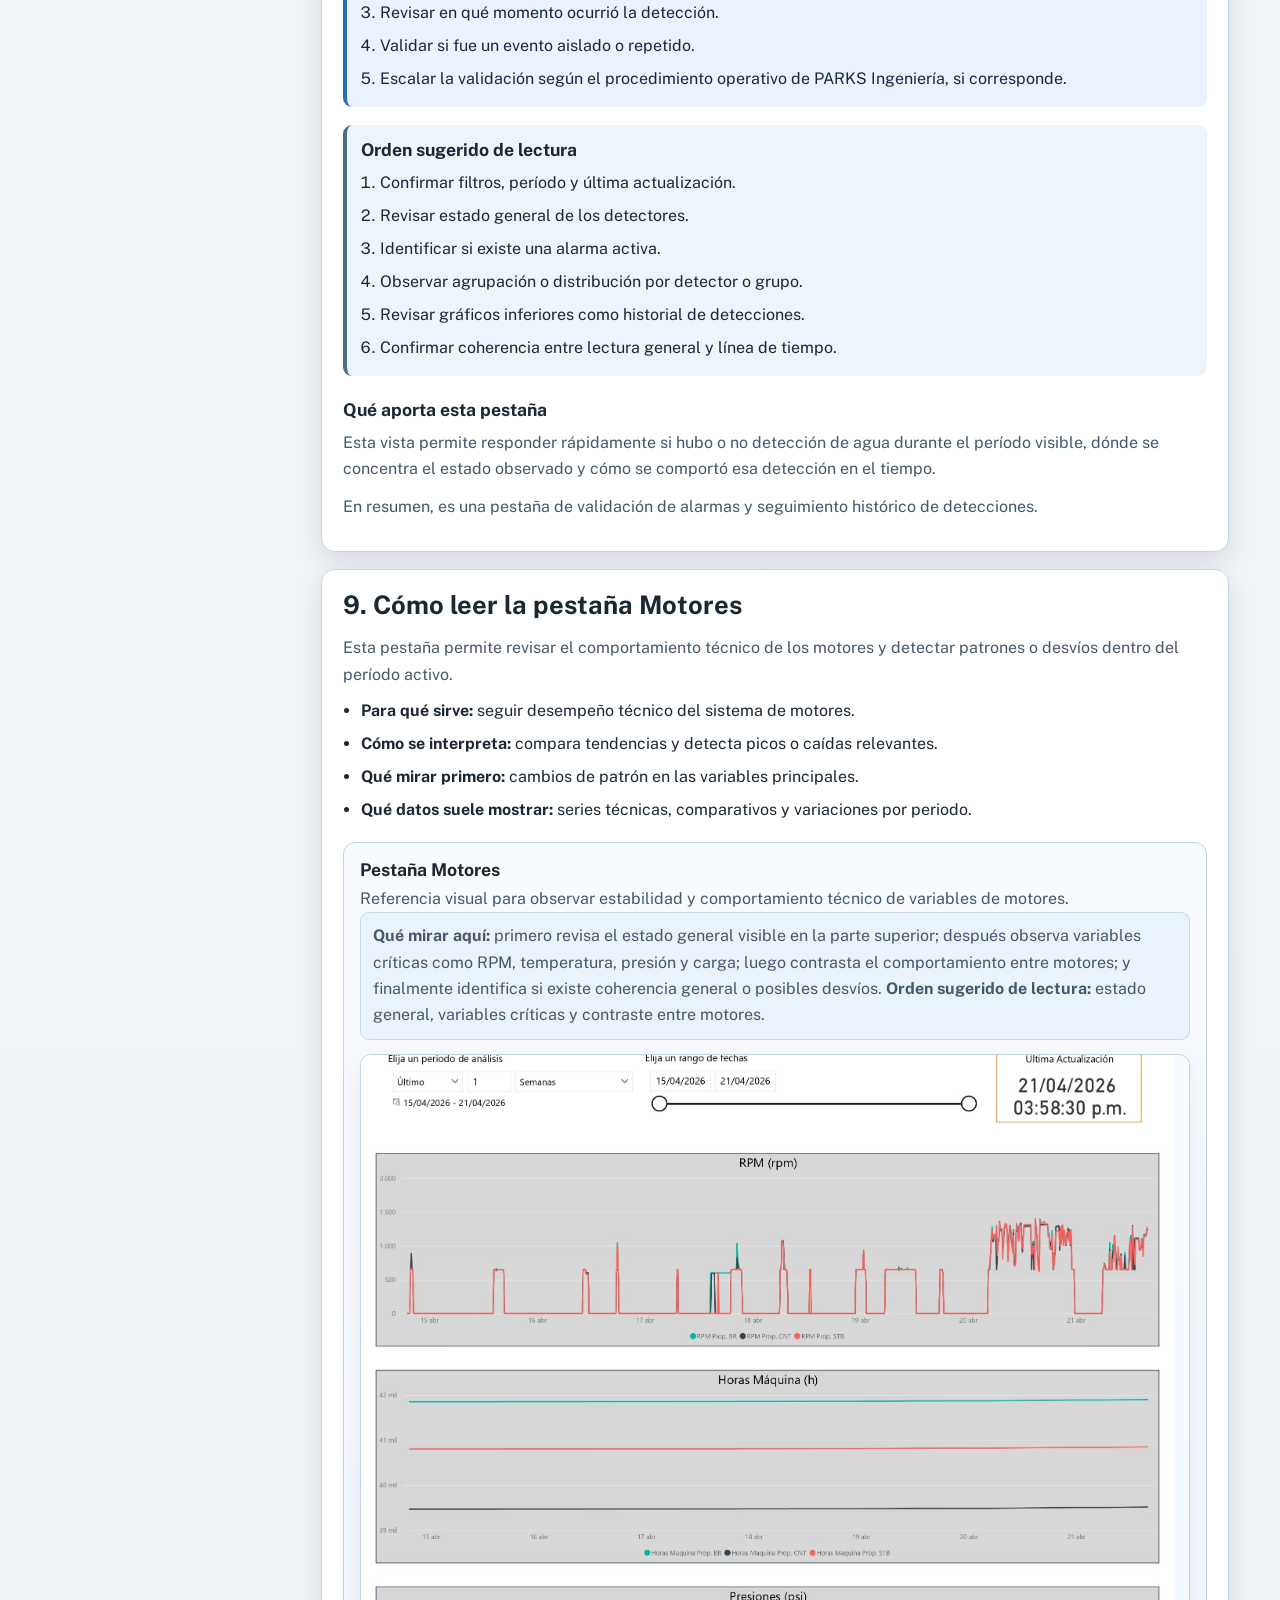
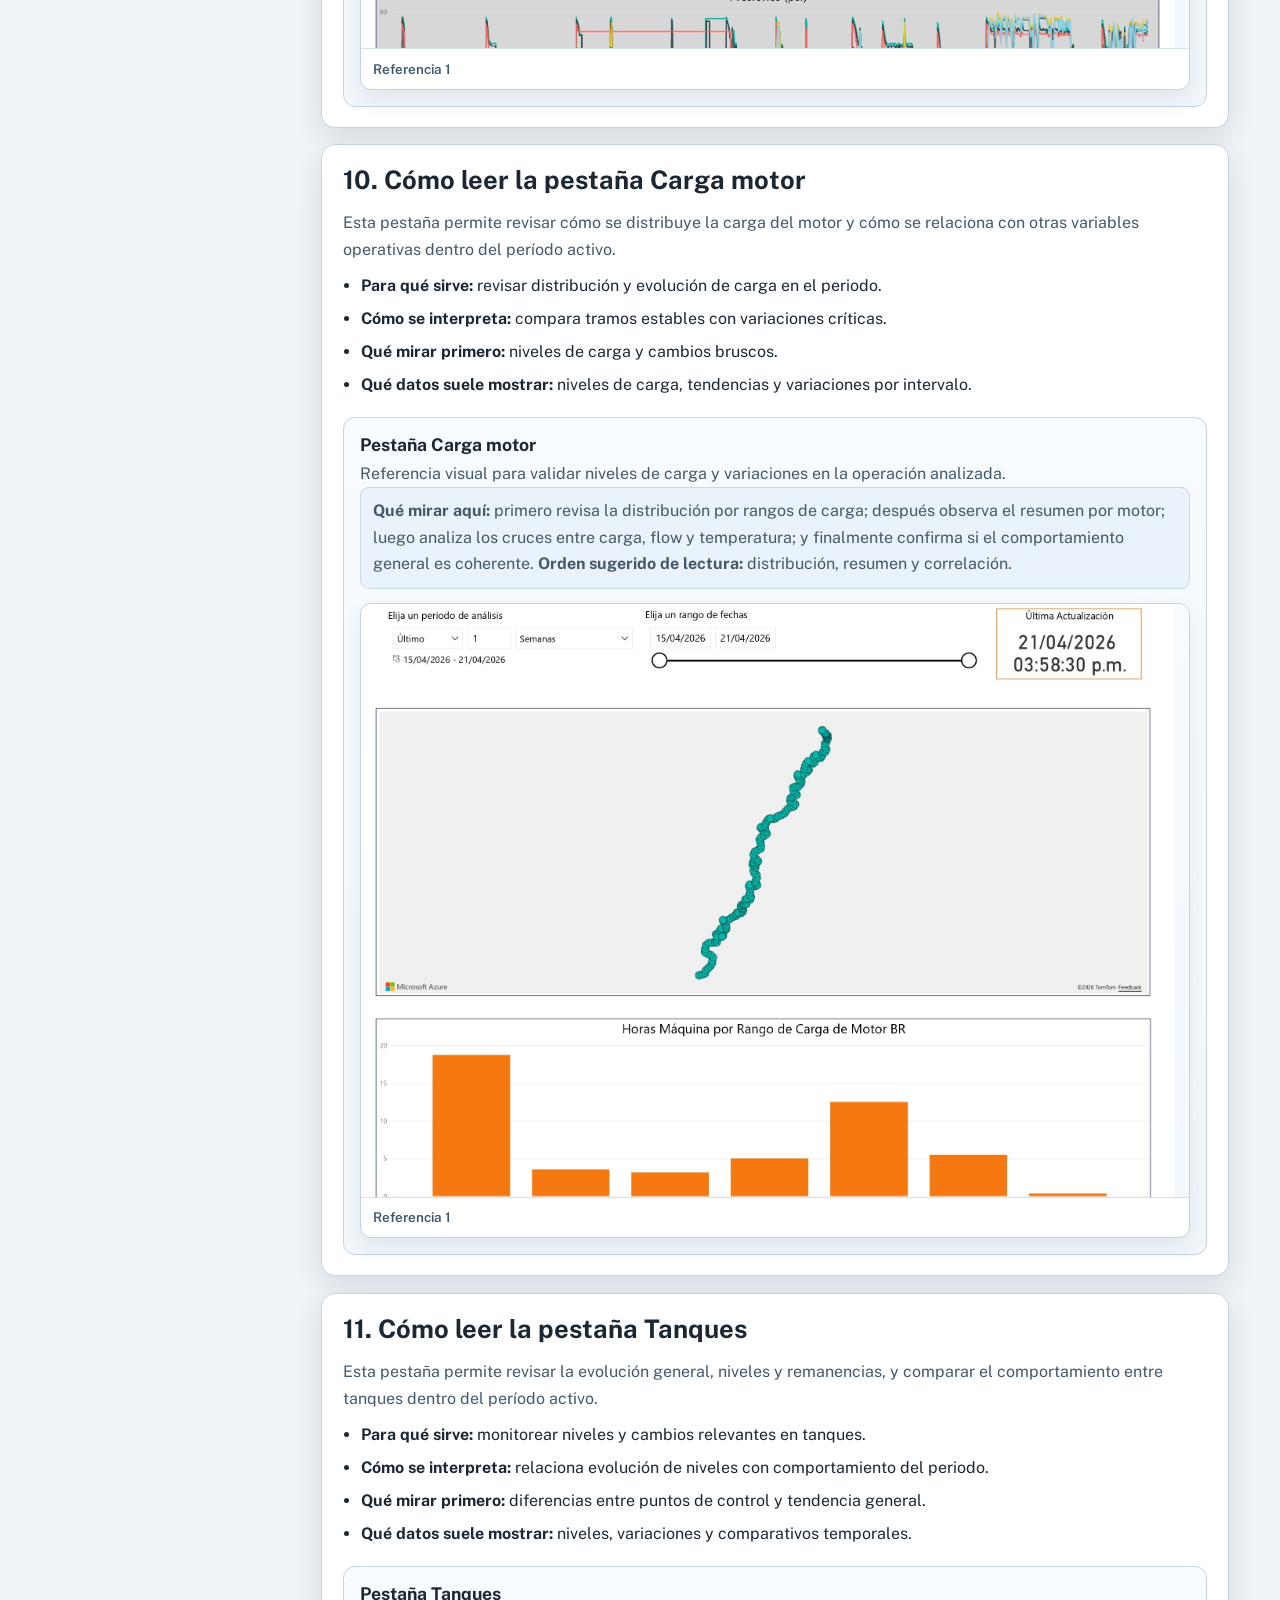
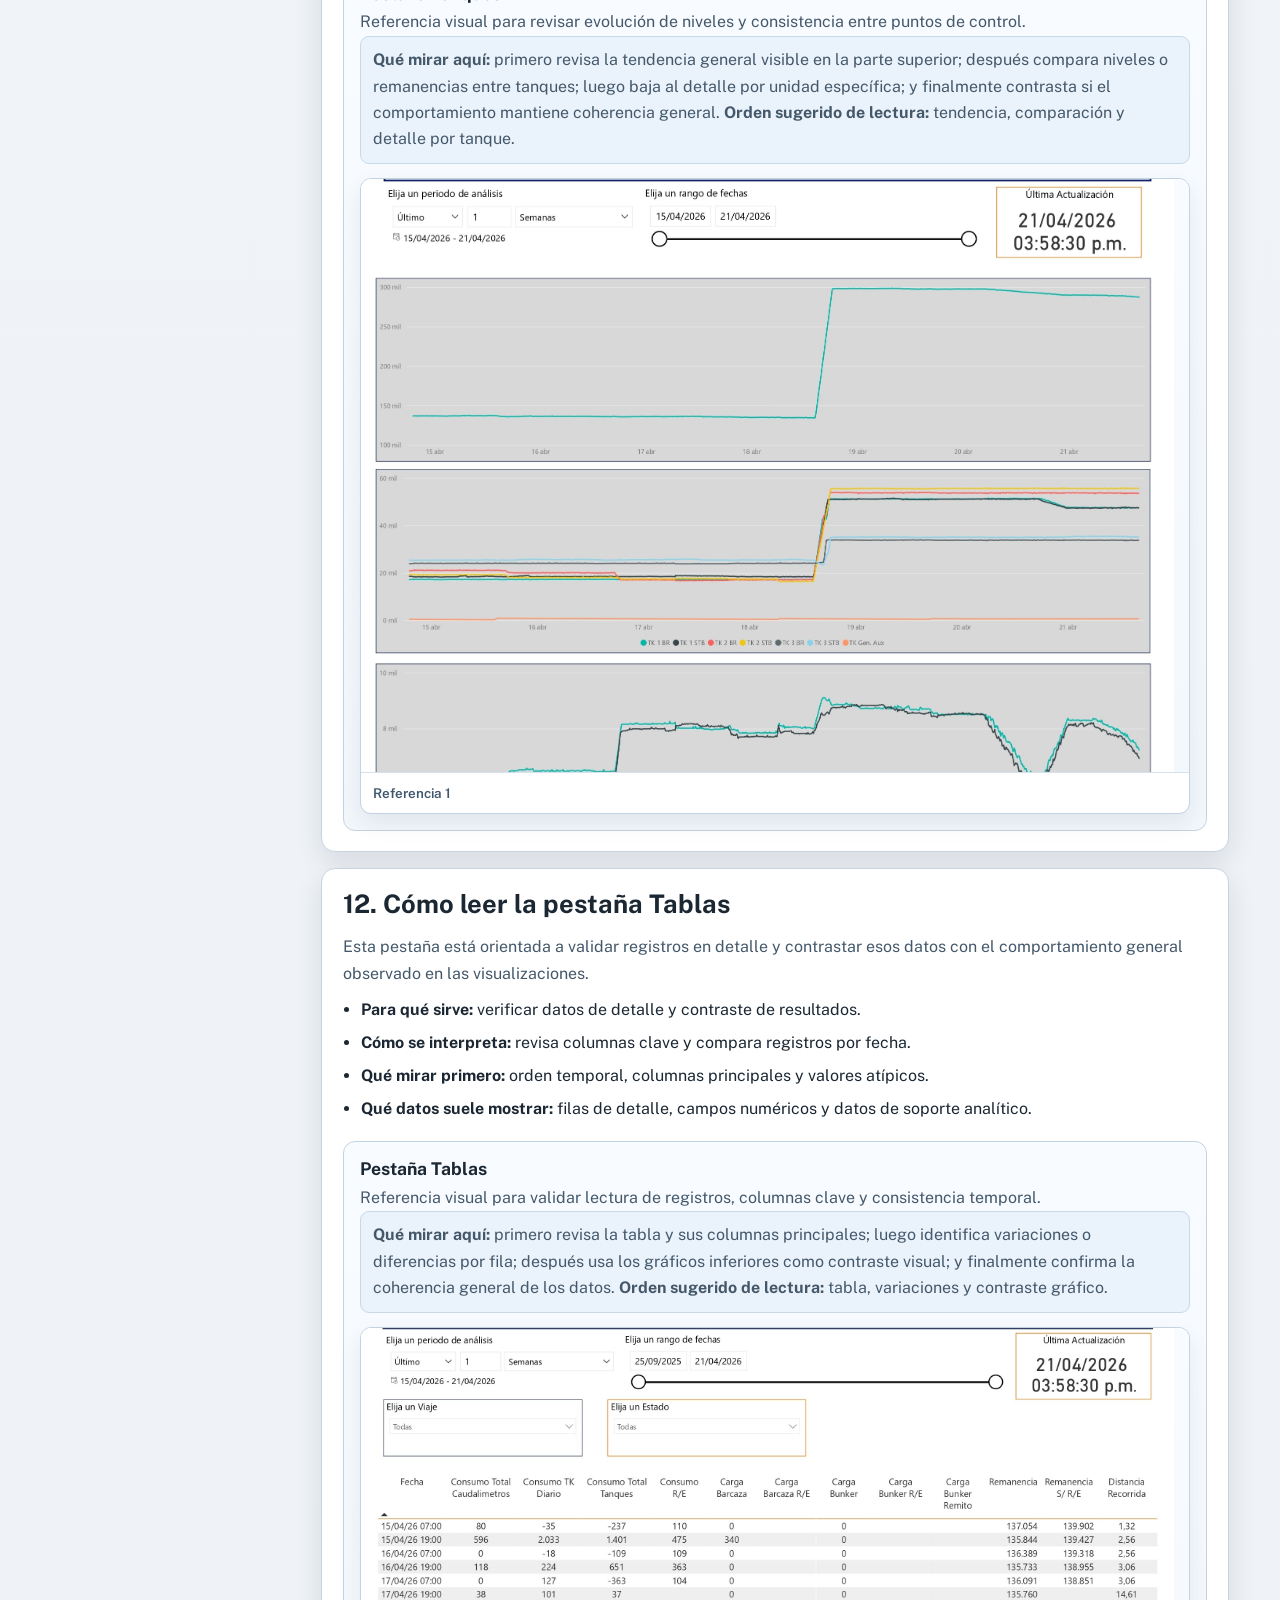
==== commit 29ba1b5b: "feat(ui): migrar mejoras validadas desde experimental a la versión estable" ====
--- a/power-bi.html
+++ b/power-bi.html
@@ -5,6 +5,17 @@
   <meta name="viewport" content="width=device-width, initial-scale=1">
   <title>Power BI (Dashboard) | PARKS Ingeniería</title>
   <meta name="description" content="Manual general de Power BI del portal de guías de PARKS Ingeniería SA.">
+  <script>
+    (function () {
+      try {
+        var key = "parks-theme";
+        var saved = localStorage.getItem(key);
+        var systemDark = window.matchMedia && window.matchMedia("(prefers-color-scheme: dark)").matches;
+        var theme = saved || (systemDark ? "dark" : "light");
+        document.documentElement.setAttribute("data-theme", theme);
+      } catch (_error) {}
+    })();
+  </script>
   <link rel="icon" type="image/png" href="assets/branding/logo-parks.png">
   <link rel="apple-touch-icon" href="assets/branding/logo-parks.png">
   <link rel="preconnect" href="https://fonts.googleapis.com">
@@ -35,6 +46,9 @@
         <a href="#indice">Índice</a>
         <a href="#ruta-recomendada">Ruta recomendada</a>
       </nav>
+      <button class="theme-toggle" type="button" aria-pressed="false" data-theme-toggle aria-label="Activar modo oscuro" title="Cambiar tema">
+        🌙
+      </button>
     </div>
   </header>
 
@@ -863,3 +877,4 @@
   <script src="app.js"></script>
 </body>
 </html>
+
--- a/styles.css
+++ b/styles.css
@@ -13,6 +13,7 @@
   --radius-sm: 10px;
   --focus: #f59f00;
   --max-width: 1160px;
+  --anchor-offset: 96px;
 }
 
 * {
@@ -32,6 +33,32 @@
     linear-gradient(180deg, #f4f7fa 0%, #eef2f6 100%);
   color: var(--text);
   line-height: 1.65;
+  transition: background-color 240ms ease, color 240ms ease;
+}
+
+body.page-transition-enabled {
+  transition:
+    opacity 220ms ease,
+    transform 220ms ease,
+    background-color 240ms ease,
+    color 240ms ease;
+  will-change: opacity, transform;
+}
+
+body.page-transition-enabled.is-page-entering {
+  opacity: 0;
+  transform: translateY(6px);
+}
+
+body.page-transition-enabled.is-page-ready {
+  opacity: 1;
+  transform: translateY(0) scale(1);
+}
+
+body.page-transition-enabled.is-page-leaving {
+  opacity: 0;
+  transform: translateY(5px);
+  pointer-events: none;
 }
 
 body.page-power-bi {
@@ -93,7 +120,7 @@
 .header-inner {
   display: flex;
   align-items: center;
-  justify-content: space-between;
+  justify-content: flex-start;
   gap: 1rem;
   min-height: 72px;
 }
@@ -154,6 +181,7 @@
   display: flex;
   align-items: center;
   gap: 1rem;
+  margin-left: auto;
 }
 
 .main-nav a {
@@ -161,14 +189,73 @@
   color: var(--text-soft);
   font-weight: 600;
   font-size: 0.96rem;
-  padding: 8px 10px;
-  border-radius: 8px;
-  transition: background-color 160ms ease, color 160ms ease;
+  padding: 8px 12px;
+  border-radius: 999px;
+  position: relative;
+  transition: background-color 240ms ease, color 240ms ease, box-shadow 260ms ease, transform 180ms ease;
+}
+
+.main-nav a::after {
+  content: "";
+  position: absolute;
+  left: 12px;
+  right: 12px;
+  bottom: 4px;
+  height: 2px;
+  border-radius: 999px;
+  background: rgba(13, 79, 127, 0.58);
+  transform: scaleX(0.35);
+  opacity: 0;
+  transition: transform 240ms ease, opacity 220ms ease;
 }
 
 .main-nav a:hover {
   color: var(--primary-dark);
   background: var(--surface-muted);
+  transform: translateY(-1px);
+}
+
+.main-nav a:hover::after {
+  transform: scaleX(0.82);
+  opacity: 0.65;
+}
+
+.main-nav a:focus-visible {
+  background: #e8f1fa;
+  color: #123a5a;
+  box-shadow: inset 0 0 0 1px rgba(83, 121, 155, 0.46);
+}
+
+.main-nav a.is-active {
+  color: #0f4f7f;
+  background: #e6f0fa;
+  box-shadow:
+    inset 0 0 0 1px rgba(70, 112, 149, 0.52),
+    0 1px 0 rgba(255, 255, 255, 0.88);
+}
+
+.main-nav a.is-active::after {
+  transform: scaleX(1);
+  opacity: 1;
+}
+
+a,
+button,
+.feature-card,
+.usage-card,
+.guide-panel,
+.content-block,
+.doc-sidebar,
+.callout,
+.module-card,
+.visual-slot,
+.visual-guide-block {
+  transition:
+    background-color 220ms ease,
+    border-color 220ms ease,
+    color 220ms ease,
+    box-shadow 220ms ease,
+    transform 180ms ease;
 }
 
 .menu-toggle {
@@ -179,6 +266,34 @@
   border-radius: 8px;
   padding: 8px 12px;
   font-weight: 600;
+}
+
+.theme-toggle {
+  border: 1px solid var(--border);
+  background: var(--surface);
+  color: var(--text);
+  border-radius: 8px;
+  width: 36px;
+  height: 36px;
+  padding: 0;
+  display: inline-grid;
+  place-items: center;
+  margin-left: auto;
+  font-weight: 700;
+  font-size: 1.02rem;
+  line-height: 1;
+  flex: 0 0 36px;
+  margin-left: 0.35rem;
+  transition: background-color 180ms ease, border-color 180ms ease, color 180ms ease, transform 140ms ease;
+}
+
+.theme-toggle:hover {
+  background: var(--surface-muted);
+  border-color: #b7c7d8;
+}
+
+.theme-toggle:active {
+  transform: translateY(1px);
 }
 
 .hero {
@@ -340,6 +455,10 @@
   transform: translateY(-1px);
 }
 
+.btn:active {
+  transform: translateY(1px);
+}
+
 .btn-primary {
   background: var(--primary);
   color: #fff;
@@ -351,16 +470,34 @@
 
 .btn-ghost {
   border-color: var(--border);
-  background: var(--surface);
-  color: var(--text);
+  background: #f8fbff;
+  color: #173d61;
+  box-shadow: inset 0 1px 0 rgba(255, 255, 255, 0.75);
 }
 
 .btn-ghost:hover {
-  background: #eef3f8;
+  background: #edf4fb;
+  border-color: #aec5da;
+  color: #133856;
+}
+
+.btn-ghost:focus-visible {
+  background: #e9f1f9;
+  border-color: #97b2ca;
+}
+
+.btn-ghost:active {
+  background: #e1ebf6;
+  border-color: #8ea7c0;
+  color: #12314d;
 }
 
 .section {
   padding: 2.9rem 0;
+}
+
+.section[id] {
+  scroll-margin-top: calc(var(--anchor-offset) + 10px);
 }
 
 .section-heading {
@@ -379,6 +516,7 @@
 }
 
 .feature-card {
+  position: relative;
   background: var(--surface);
   border: 1px solid var(--border);
   border-radius: var(--radius);
@@ -387,10 +525,23 @@
   transition: transform 180ms ease, box-shadow 180ms ease, border-color 180ms ease;
 }
 
-.feature-card:hover {
+.feature-card--interactive {
+  cursor: pointer;
+}
+
+.feature-card--interactive:hover {
   transform: translateY(-2px);
   border-color: #b0c3d5;
   box-shadow: 0 14px 28px rgba(10, 31, 58, 0.14);
+}
+
+.feature-card--interactive:active {
+  transform: translateY(1px);
+}
+
+.feature-card--interactive:focus-within {
+  border-color: #7ea2c4;
+  box-shadow: 0 0 0 3px rgba(125, 162, 199, 0.32), 0 14px 28px rgba(10, 31, 58, 0.14);
 }
 
 .card-top {
@@ -490,6 +641,21 @@
   text-decoration: underline;
 }
 
+.card-link--label {
+  text-decoration: underline;
+}
+
+.feature-card-overlay-link {
+  position: absolute;
+  inset: 0;
+  border-radius: inherit;
+  z-index: 2;
+}
+
+.feature-card-overlay-link:focus-visible {
+  outline: none;
+}
+
 .section-alt {
   background: linear-gradient(180deg, rgba(218, 228, 239, 0.42) 0%, rgba(223, 233, 245, 0) 100%);
 }
@@ -603,6 +769,7 @@
   padding: 1.5rem 0;
   border-top: 1px solid var(--border);
   background: #e4ebf2;
+  transition: background-color 220ms ease, border-color 220ms ease;
 }
 
 .footer-inner {
@@ -616,6 +783,7 @@
   margin: 0;
   color: #304154;
   font-size: 0.93rem;
+  transition: color 220ms ease;
 }
 
 .footer-inner p:first-child {
@@ -728,6 +896,11 @@
 .doc-nav a.is-active {
   background: #e6edf6;
   color: var(--primary-dark);
+  box-shadow: inset 0 0 0 1px rgba(109, 137, 164, 0.24);
+}
+
+.doc-nav a:active {
+  transform: translateY(1px);
 }
 
 .doc-mobile-index-trigger-wrap {
@@ -832,7 +1005,12 @@
   border-radius: var(--radius);
   padding: 1.2rem;
   box-shadow: var(--shadow);
-  scroll-margin-top: 92px;
+  scroll-margin-top: calc(var(--anchor-offset) + 10px);
+}
+
+.section.is-anchor-target,
+.content-block.is-anchor-target {
+  animation: anchorPulse 1280ms ease-out;
 }
 
 .content-block p {
@@ -1887,6 +2065,25 @@
   }
 }
 
+@keyframes anchorPulse {
+  0% {
+    box-shadow: 0 0 0 0 rgba(45, 96, 145, 0);
+    border-color: inherit;
+    background-color: inherit;
+  }
+  32% {
+    box-shadow: 0 0 0 4px rgba(45, 96, 145, 0.30), 0 12px 28px rgba(38, 79, 119, 0.12);
+    border-color: rgba(45, 96, 145, 0.58);
+    background-color: rgba(207, 226, 243, 0.34);
+  }
+  100% {
+    box-shadow: 0 0 0 0 rgba(45, 96, 145, 0);
+    border-color: inherit;
+    background-color: inherit;
+  }
+}
+
+
 @media (max-width: 560px) {
   .container {
     width: min(var(--max-width), 97%);
@@ -1993,3 +2190,450 @@
     height: 66vh;
   }
 }
+
+.reveal-on-scroll {
+  opacity: 0;
+  transform: translateY(18px);
+  transition: opacity 340ms ease, transform 380ms ease;
+}
+
+.reveal-on-scroll.is-visible {
+  opacity: 1;
+  transform: translateY(0);
+}
+
+html[data-theme="dark"] {
+  --bg: #0f1720;
+  --surface: #141e29;
+  --surface-muted: #1b2836;
+  --text: #e5edf5;
+  --text-soft: #aebdcb;
+  --primary: #5aa2de;
+  --primary-dark: #3f86c1;
+  --accent: #ddb474;
+  --border: #2a3a4b;
+  --shadow: 0 14px 28px rgba(3, 10, 18, 0.45);
+}
+
+html[data-theme="dark"] body {
+  background:
+    radial-gradient(circle at 12% -12%, rgba(57, 94, 132, 0.34) 0%, rgba(57, 94, 132, 0) 42%),
+    radial-gradient(circle at 88% 0%, rgba(142, 104, 45, 0.22) 0%, rgba(142, 104, 45, 0) 36%),
+    linear-gradient(180deg, #111a24 0%, #0f1720 100%);
+}
+
+html[data-theme="dark"] .site-header {
+  background: rgba(16, 24, 33, 0.88);
+  border-bottom-color: rgba(50, 69, 89, 0.78);
+}
+
+html[data-theme="dark"] .brand-title {
+  color: #e7eef5;
+}
+
+html[data-theme="dark"] .brand-subtitle {
+  color: #9fb1c4;
+}
+
+html[data-theme="dark"] .hero-main,
+html[data-theme="dark"] .feature-card,
+html[data-theme="dark"] .guide-panel,
+html[data-theme="dark"] .usage-card,
+html[data-theme="dark"] .roadmap-item,
+html[data-theme="dark"] .content-block,
+html[data-theme="dark"] .doc-sidebar,
+html[data-theme="dark"] .visual-slot,
+html[data-theme="dark"] .visual-guide-block,
+html[data-theme="dark"] .module-card,
+html[data-theme="dark"] .theme-toggle {
+  background: var(--surface);
+  border-color: var(--border);
+}
+
+html[data-theme="dark"] .hero-panel {
+  background: linear-gradient(160deg, #143556 0%, #1c486f 100%);
+}
+
+html[data-theme="dark"] .section-soft {
+  background: linear-gradient(180deg, rgba(36, 52, 70, 0.65) 0%, rgba(32, 46, 62, 0.28) 100%);
+  border-top-color: rgba(63, 84, 106, 0.58);
+  border-bottom-color: rgba(63, 84, 106, 0.58);
+}
+
+html[data-theme="dark"] .site-footer {
+  background: #121c27;
+  border-top-color: #32465a;
+}
+
+html[data-theme="dark"] .footer-inner p {
+  color: #d2dfeb;
+}
+
+html[data-theme="dark"] .footer-inner p:first-child {
+  color: #ecf4fb;
+}
+
+html[data-theme="dark"] .section-alt {
+  background: linear-gradient(180deg, rgba(30, 44, 60, 0.58) 0%, rgba(25, 38, 52, 0.14) 100%);
+}
+
+html[data-theme="dark"] .main-nav a:hover,
+html[data-theme="dark"] .main-nav a.is-active,
+html[data-theme="dark"] .doc-nav a:hover,
+html[data-theme="dark"] .doc-nav a.is-active {
+  background: #213548;
+  color: #dbe7f2;
+}
+
+html[data-theme="dark"] .main-nav a.is-active {
+  box-shadow:
+    inset 0 0 0 1px rgba(122, 161, 196, 0.54),
+    0 1px 0 rgba(255, 255, 255, 0.06);
+}
+
+html[data-theme="dark"] .main-nav a:focus-visible {
+  background: #294057;
+  color: #eff6fd;
+  box-shadow: inset 0 0 0 1px rgba(126, 165, 198, 0.56);
+}
+
+html[data-theme="dark"] .main-nav a::after {
+  background: rgba(142, 190, 228, 0.72);
+}
+
+html[data-theme="dark"] .theme-toggle:hover {
+  background: #1f2f3e;
+}
+
+html[data-theme="dark"] .btn-ghost {
+  background: #1b2b3a;
+  border-color: #35506a;
+  color: #e6f0f9;
+  box-shadow: inset 0 1px 0 rgba(255, 255, 255, 0.05);
+}
+
+html[data-theme="dark"] .btn-ghost:hover {
+  background: #24384c;
+  border-color: #497096;
+  color: #f3f8fd;
+}
+
+html[data-theme="dark"] .btn-ghost:focus-visible {
+  background: #294057;
+  border-color: #5b85ad;
+}
+
+html[data-theme="dark"] .btn-ghost:active {
+  background: #1f3142;
+  border-color: #436584;
+  color: #dce9f6;
+}
+
+html[data-theme="dark"] .hero-text,
+html[data-theme="dark"] .section-heading p,
+html[data-theme="dark"] .feature-card p,
+html[data-theme="dark"] .guide-panel p,
+html[data-theme="dark"] .usage-card p,
+html[data-theme="dark"] .roadmap-item p,
+html[data-theme="dark"] .footer-inner p,
+html[data-theme="dark"] .content-block p,
+html[data-theme="dark"] .filters-editorial-intro,
+html[data-theme="dark"] .filters-editorial-block p,
+html[data-theme="dark"] .filters-meta-card p,
+html[data-theme="dark"] .nav-three-intro,
+html[data-theme="dark"] .nav-compact-intro {
+  color: #c6d3df;
+}
+
+html[data-theme="dark"] .filters-editorial-block h3,
+html[data-theme="dark"] .filters-meta-card h3,
+html[data-theme="dark"] .nav-three-left h3,
+html[data-theme="dark"] .nav-compact-copy h3,
+html[data-theme="dark"] .placeholder-title {
+  color: #e3edf7;
+}
+
+html[data-theme="dark"] .visual-guide-header h3,
+html[data-theme="dark"] .visual-guide-focus strong,
+html[data-theme="dark"] .module-card h3,
+html[data-theme="dark"] .doc-sidebar h2,
+html[data-theme="dark"] .callout h3 {
+  color: #f0f6fd;
+}
+
+html[data-theme="dark"] .placeholder-file,
+html[data-theme="dark"] .placeholder-note {
+  color: #b8c8d8;
+}
+
+html[data-theme="dark"] .visual-guide-block {
+  background: linear-gradient(180deg, #152331 0%, #13202d 100%);
+  border-color: #314557;
+}
+
+html[data-theme="dark"] .visual-slot {
+  background: #131e2a;
+  border-color: #304354;
+}
+
+html[data-theme="dark"] .visual-media-frame {
+  background: linear-gradient(180deg, #12202d 0%, #101b27 100%);
+  border-bottom-color: #2d4051;
+}
+
+html[data-theme="dark"] .visual-placeholder {
+  background: linear-gradient(180deg, #12202d 0%, #101b27 100%);
+}
+
+html[data-theme="dark"] .filters-meta-card {
+  background: #13202d;
+}
+
+html[data-theme="dark"] .filters-editorial-block,
+html[data-theme="dark"] .module-card,
+html[data-theme="dark"] .nav-three-left,
+html[data-theme="dark"] .nav-compact-guide {
+  background: #162330;
+  border-color: #304558;
+}
+
+html[data-theme="dark"] .doc-sidebar {
+  background: #131f2b;
+  border-color: #304354;
+}
+
+html[data-theme="dark"] .doc-drawer-overlay {
+  background: rgba(7, 13, 20, 0.62);
+}
+
+html[data-theme="dark"] .doc-nav a {
+  color: #b9c9d7;
+}
+
+html[data-theme="dark"] .powerbi-hero-brand,
+html[data-theme="dark"] .powerbi-card-logo-fallback,
+html[data-theme="dark"] .powerbi-logo-fallback {
+  background: #13202d;
+  border-color: #314557;
+  color: #d7e5f2;
+}
+
+html[data-theme="dark"] .callout-tip {
+  background: #17352f;
+  border-color: #2f8d7f;
+}
+
+html[data-theme="dark"] .callout-warn {
+  background: #3f2b1c;
+  border-color: #b9792d;
+}
+
+html[data-theme="dark"] .callout-tech {
+  background: #1a2f45;
+  border-color: #4f86c2;
+}
+
+html[data-theme="dark"] .callout-focus {
+  background: #1e2c3b;
+  border-color: #5f7992;
+}
+
+html[data-theme="dark"] .callout-validate {
+  background: #352c1f;
+  border-color: #bf9454;
+}
+
+html[data-theme="dark"] .filter-simulator,
+html[data-theme="dark"] .filter-simulator--embedded,
+html[data-theme="dark"] .filters-meta-card,
+html[data-theme="dark"] .visual-guide-focus {
+  background: #17222f;
+  border-color: #304558;
+  color: var(--text-soft);
+}
+
+html[data-theme="dark"] .filter-period-group h3,
+html[data-theme="dark"] .filter-date-range-group h3,
+html[data-theme="dark"] .filter-period-result,
+html[data-theme="dark"] .filter-date-inputs label,
+html[data-theme="dark"] .filter-calendar-title,
+html[data-theme="dark"] [data-period-display] {
+  color: #e7f0f9;
+}
+
+html[data-theme="dark"] .filter-period-row select,
+html[data-theme="dark"] .filter-period-row input,
+html[data-theme="dark"] .filter-date-inputs input {
+  background: #101a24;
+  border-color: #3a5368;
+  color: #eef5fd;
+}
+
+html[data-theme="dark"] .filter-period-row select::placeholder,
+html[data-theme="dark"] .filter-period-row input::placeholder,
+html[data-theme="dark"] .filter-date-inputs input::placeholder {
+  color: #8ea6bb;
+}
+
+html[data-theme="dark"] .filter-period-row select,
+html[data-theme="dark"] .filter-period-row input,
+html[data-theme="dark"] .filter-date-inputs input,
+html[data-theme="dark"] .filter-calendar,
+html[data-theme="dark"] .filter-calendar-day,
+html[data-theme="dark"] .filter-calendar-header button {
+  background: #101923;
+  color: #dce7f2;
+  border-color: #304455;
+}
+
+html[data-theme="dark"] .filter-calendar {
+  background: #0f1823;
+  border-color: #355068;
+  box-shadow: 0 10px 26px rgba(4, 11, 20, 0.45);
+}
+
+html[data-theme="dark"] .filter-calendar-header strong {
+  color: #e8f2fb;
+}
+
+html[data-theme="dark"] .filter-calendar-weekdays span {
+  color: #91a7bc;
+}
+
+html[data-theme="dark"] .filter-calendar-header button:hover {
+  background: #1c2c3c;
+  border-color: #4f6f8b;
+  color: #f1f7fd;
+}
+
+html[data-theme="dark"] .filter-calendar-header button:focus-visible {
+  outline: 2px solid #7db4de;
+  outline-offset: 1px;
+}
+
+html[data-theme="dark"] .filter-calendar-day {
+  background: #162432;
+  color: #e5eef8;
+  border-color: #3a546b;
+  font-weight: 600;
+}
+
+html[data-theme="dark"] .filter-calendar-day:not(.is-disabled):not(.is-selected):hover {
+  background: #213447;
+  border-color: #5e82a3;
+  color: #f6fbff;
+}
+
+html[data-theme="dark"] .filter-calendar-day:not(.is-disabled):focus-visible {
+  outline: 2px solid #7db4de;
+  outline-offset: 1px;
+  background: #22394d;
+}
+
+html[data-theme="dark"] .filter-calendar-day.is-outside {
+  color: #6d8194;
+  background: #121d29;
+  border-color: #2b3f52;
+}
+
+html[data-theme="dark"] .filter-calendar-day.is-disabled {
+  color: #4f6274;
+  background: #0f1822;
+  border-color: #243647;
+  cursor: default;
+}
+
+html[data-theme="dark"] .filter-calendar-day.is-outside.is-disabled {
+  color: #435464;
+  background: #0d151f;
+  border-color: #1f3041;
+}
+
+html[data-theme="dark"] .filter-calendar-day.is-in-range {
+  background: #25405a;
+  border-color: #507a9d;
+  color: #e9f4ff;
+}
+
+html[data-theme="dark"] .filter-calendar-day.is-selected {
+  background: #8cc4f0;
+  color: #0d1a26;
+  border-color: #8cc4f0;
+  font-weight: 700;
+}
+
+html[data-theme="dark"] .filter-calendar-day.is-selected.is-today {
+  box-shadow: inset 0 0 0 2px #1f3345;
+}
+
+html[data-theme="dark"] .filter-calendar-day.is-today:not(.is-selected) {
+  border-color: #76abd5;
+  box-shadow: inset 0 0 0 1px rgba(118, 171, 213, 0.55);
+}
+
+html[data-theme="dark"] .filter-slider-track,
+html[data-theme="dark"] .filter-slider-range {
+  background: #d7e3ee;
+}
+
+html[data-theme="dark"] .filter-slider input[type="range"]::-webkit-slider-thumb,
+html[data-theme="dark"] .filter-slider input[type="range"]::-moz-range-thumb {
+  background: #183044;
+  border-color: #dce7f1;
+}
+
+html[data-theme="dark"] .scroll-progress-rail::before {
+  background: rgba(181, 203, 224, 0.3);
+}
+
+html[data-theme="dark"] .scroll-progress-thumb {
+  background: #0f1924;
+  border-color: #7cabd3;
+}
+
+@media (max-width: 768px) {
+  .theme-toggle {
+    width: 34px;
+    height: 34px;
+    font-size: 0.94rem;
+    flex-basis: 34px;
+  }
+}
+
+@media (prefers-reduced-motion: reduce) {
+  html {
+    scroll-behavior: auto;
+  }
+
+  body.page-transition-enabled {
+    transition: none;
+    opacity: 1;
+    transform: none;
+  }
+
+  body.page-transition-enabled.is-page-entering,
+  body.page-transition-enabled.is-page-leaving {
+    opacity: 1;
+    transform: none;
+  }
+
+  .main-nav a,
+  .btn,
+  .feature-card,
+  .usage-card,
+  .content-block,
+  .visual-guide-block {
+    transition: none;
+  }
+
+  .section.is-anchor-target,
+  .content-block.is-anchor-target {
+    animation: none;
+  }
+
+  .reveal-on-scroll {
+    opacity: 1;
+    transform: none;
+    transition: none;
+  }
+}
